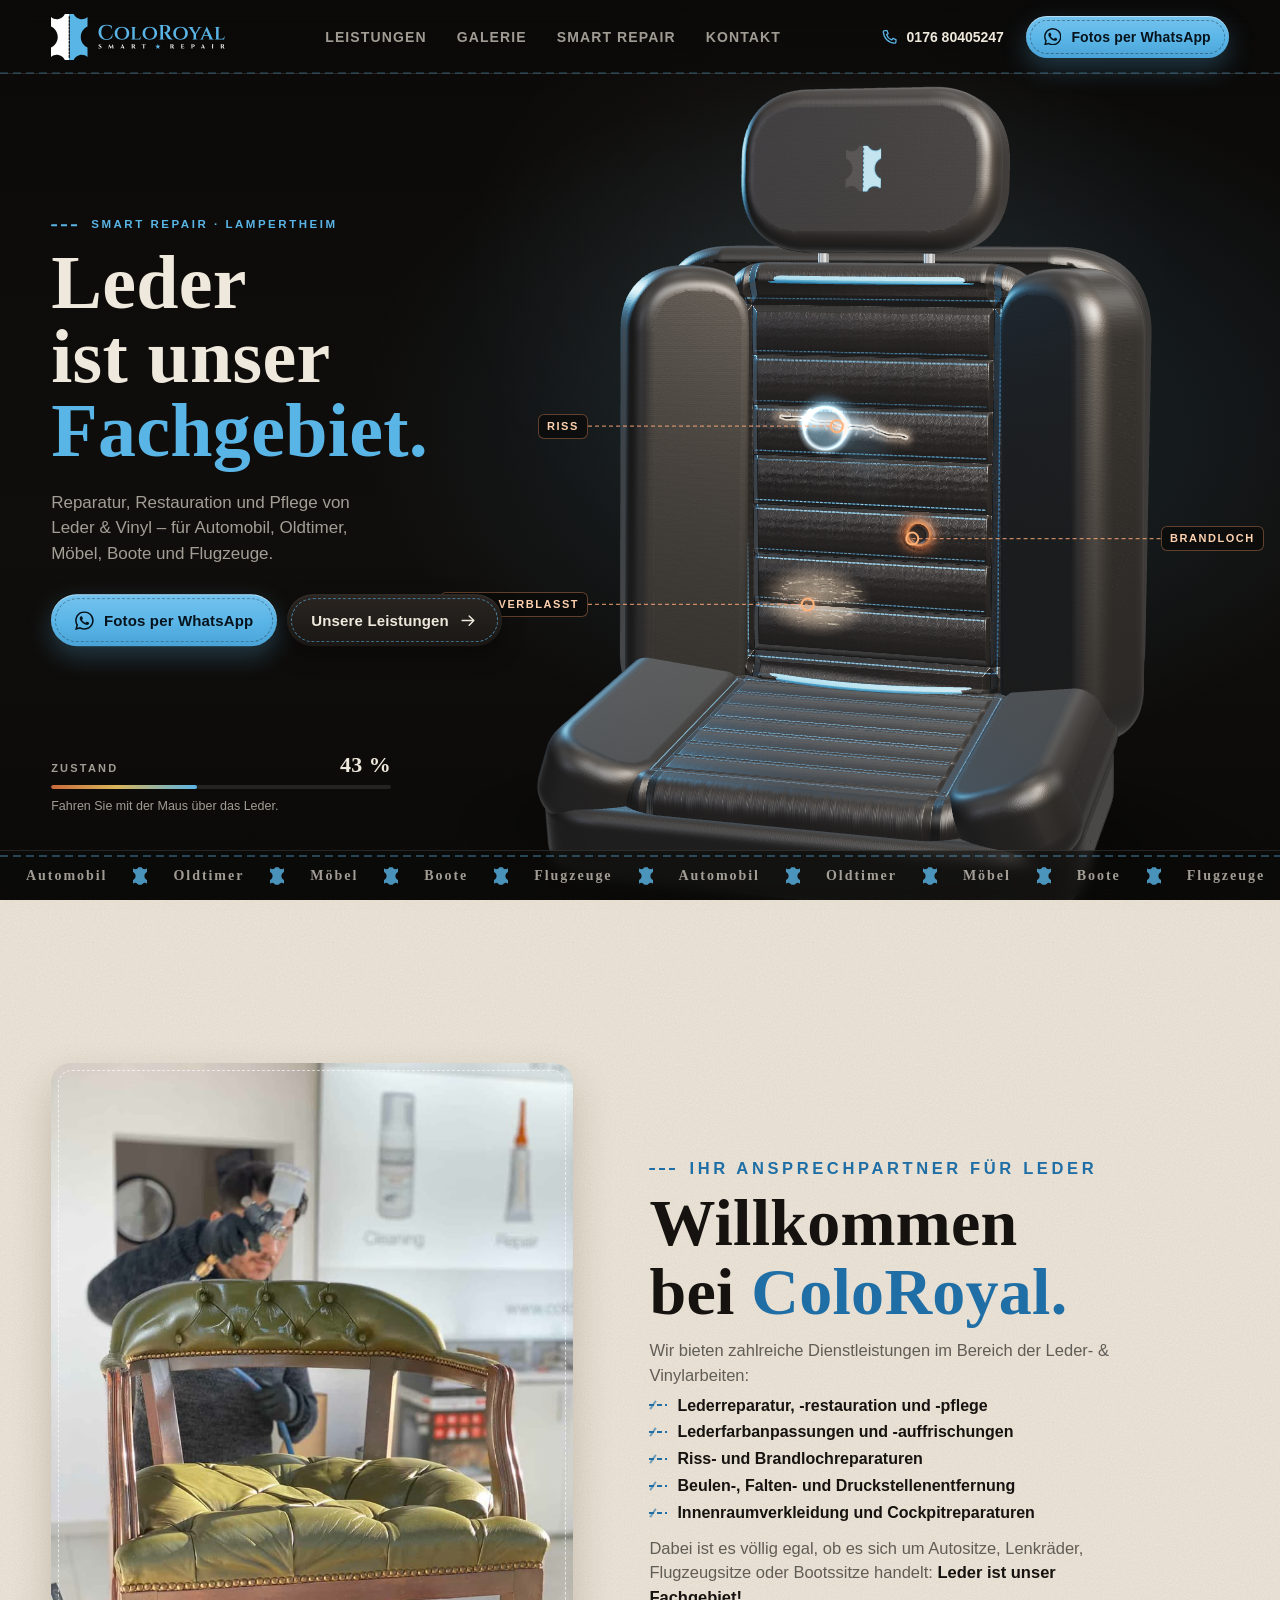
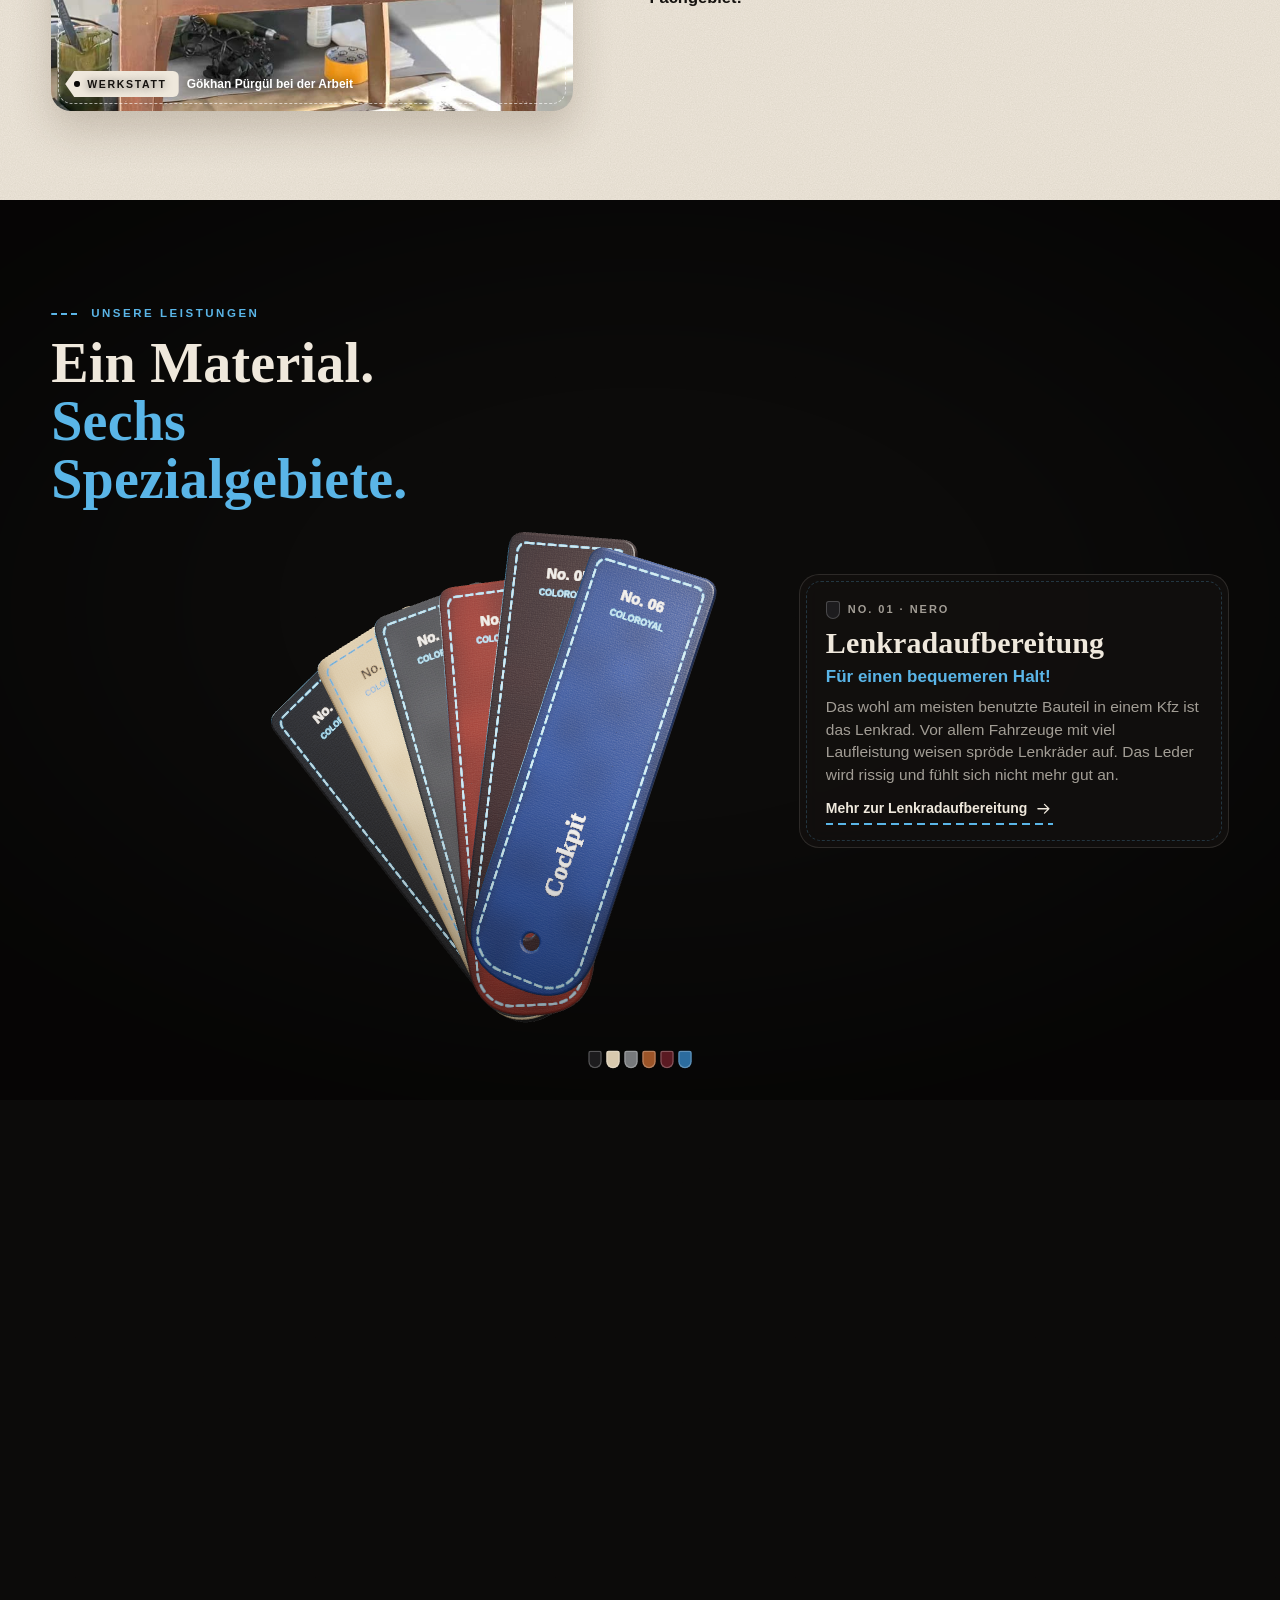
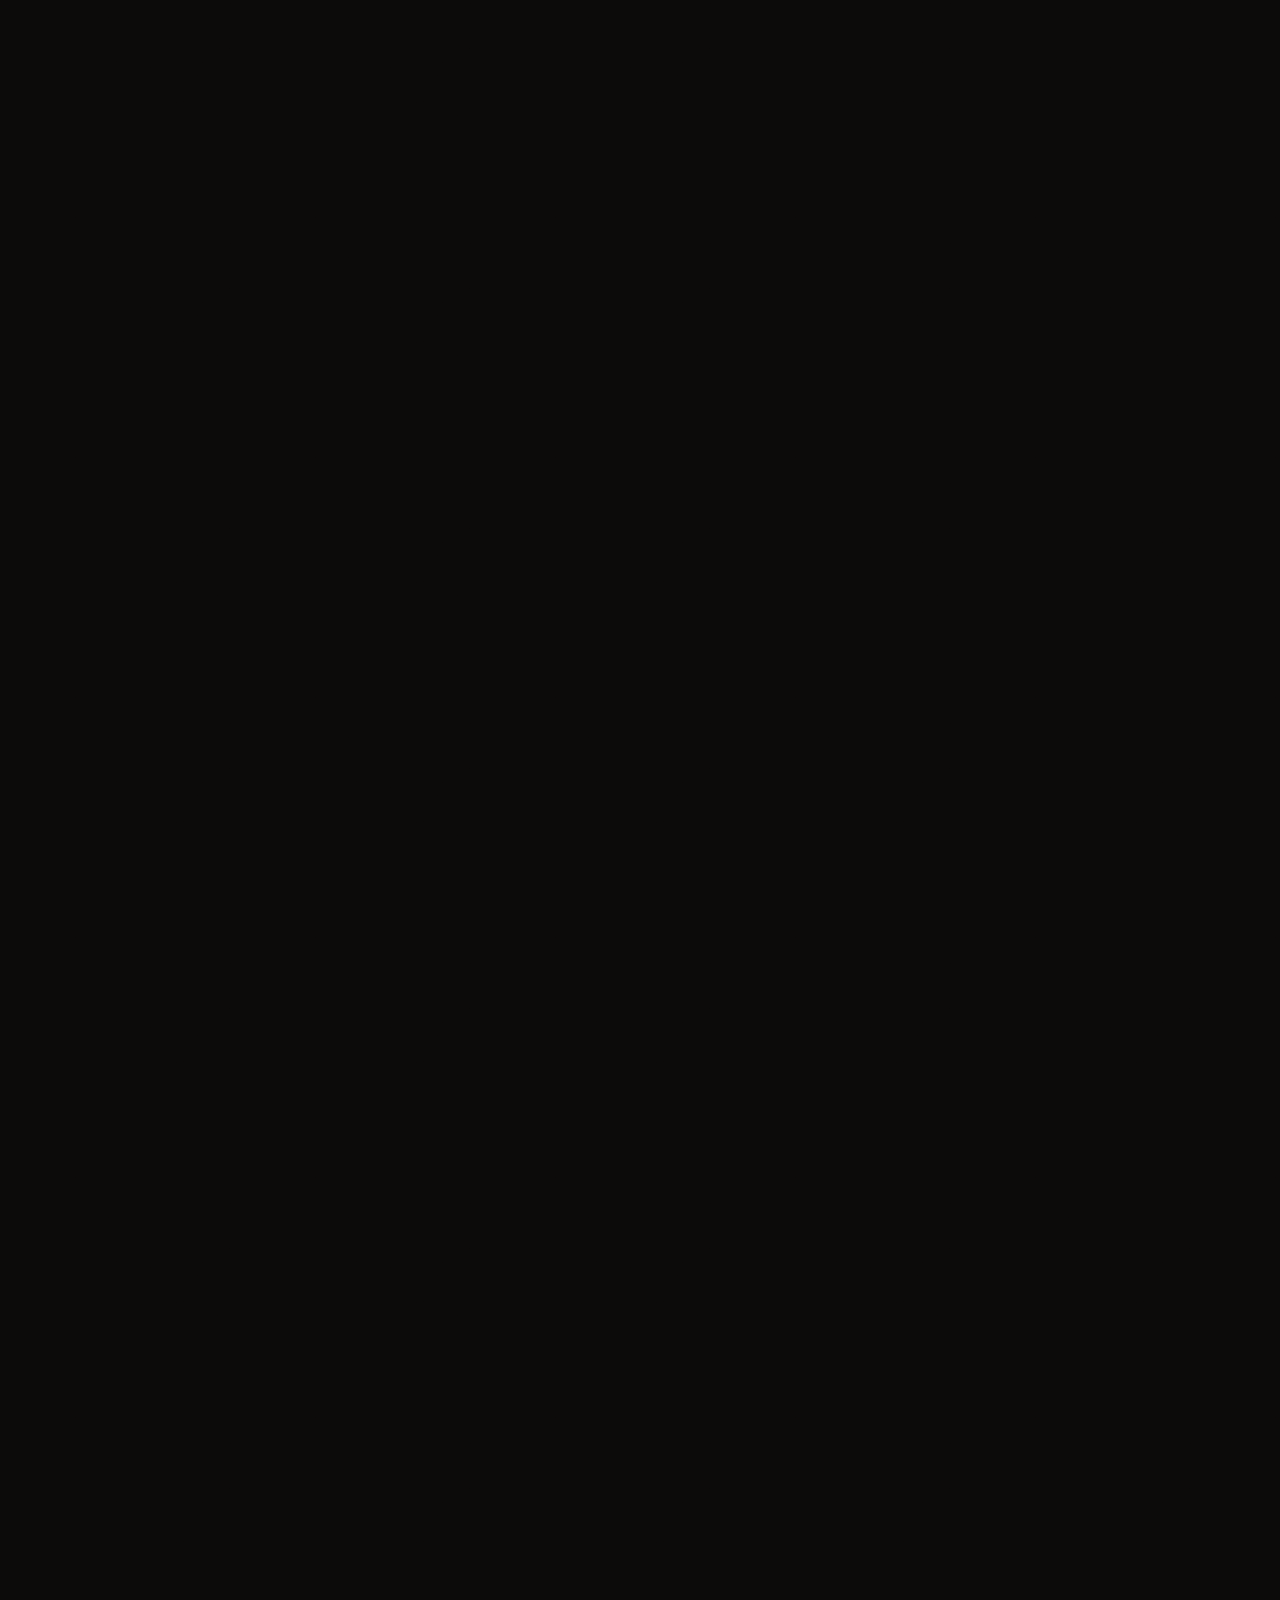
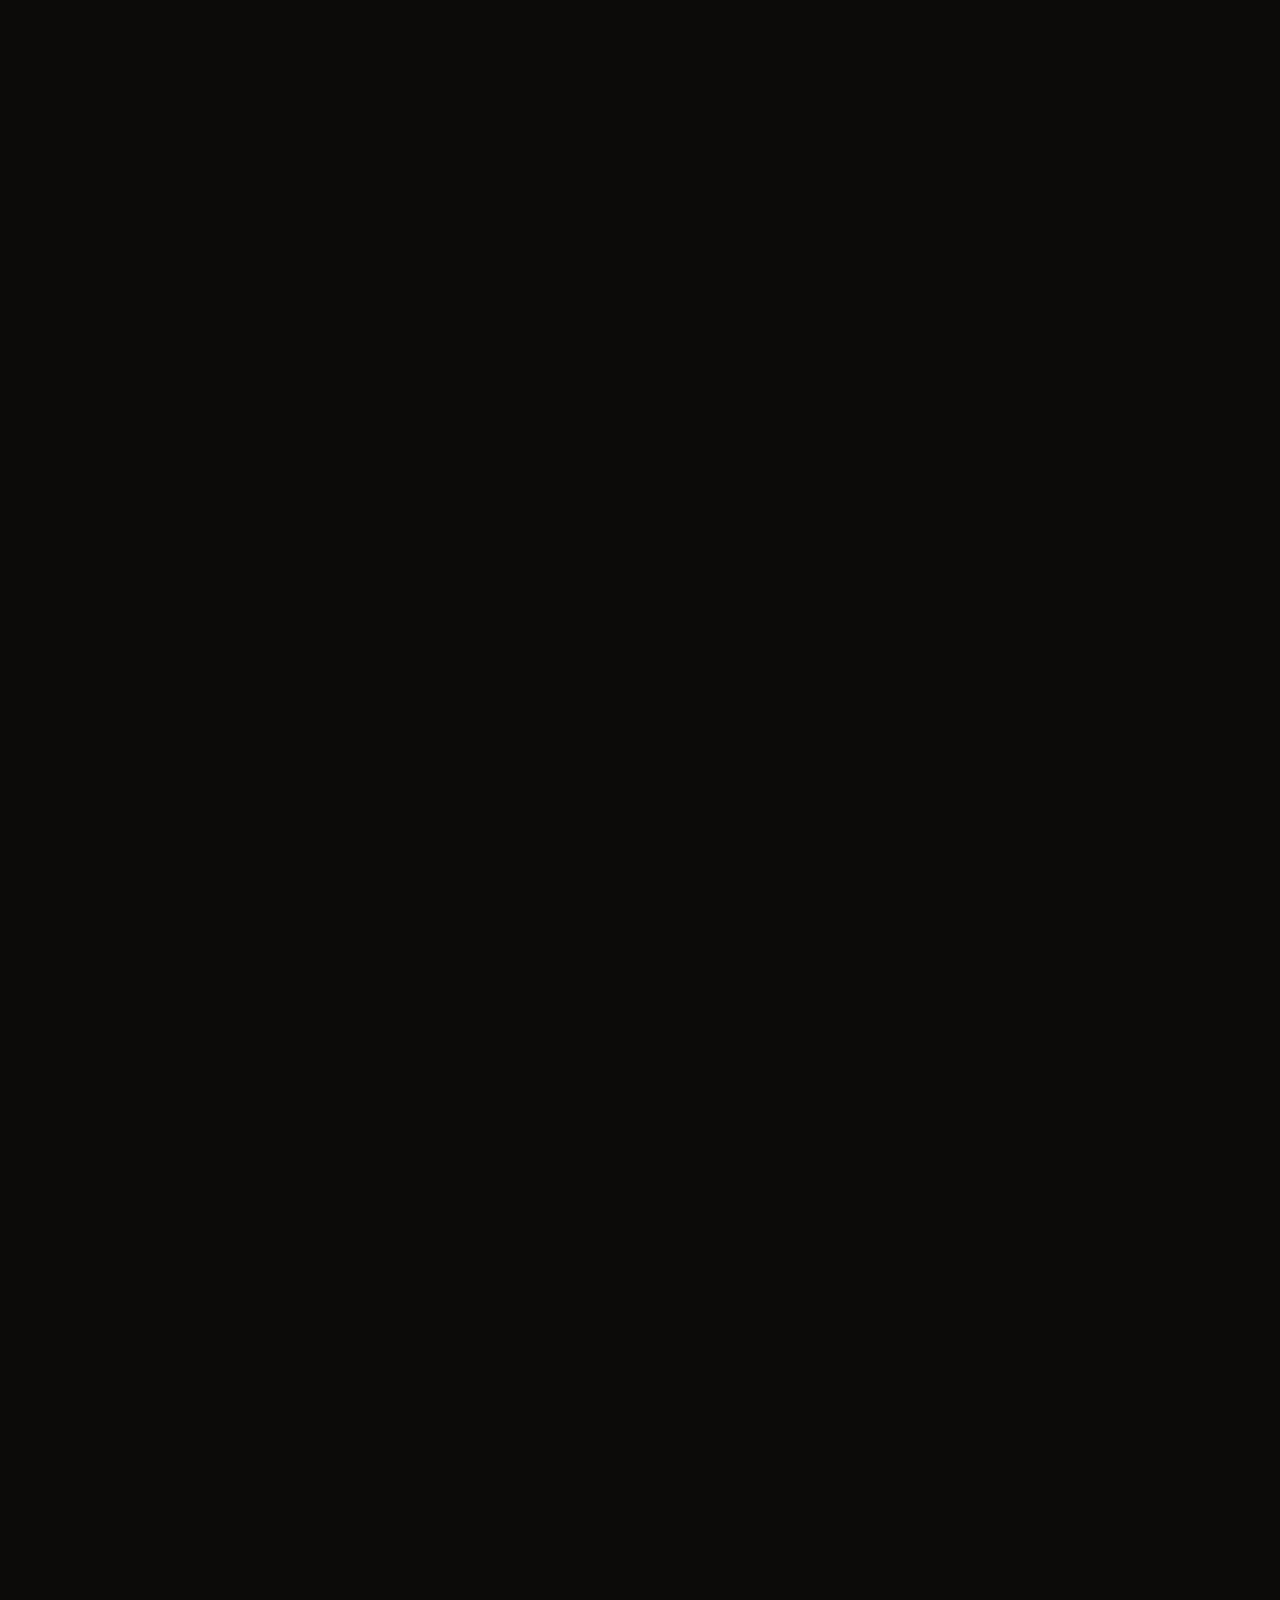
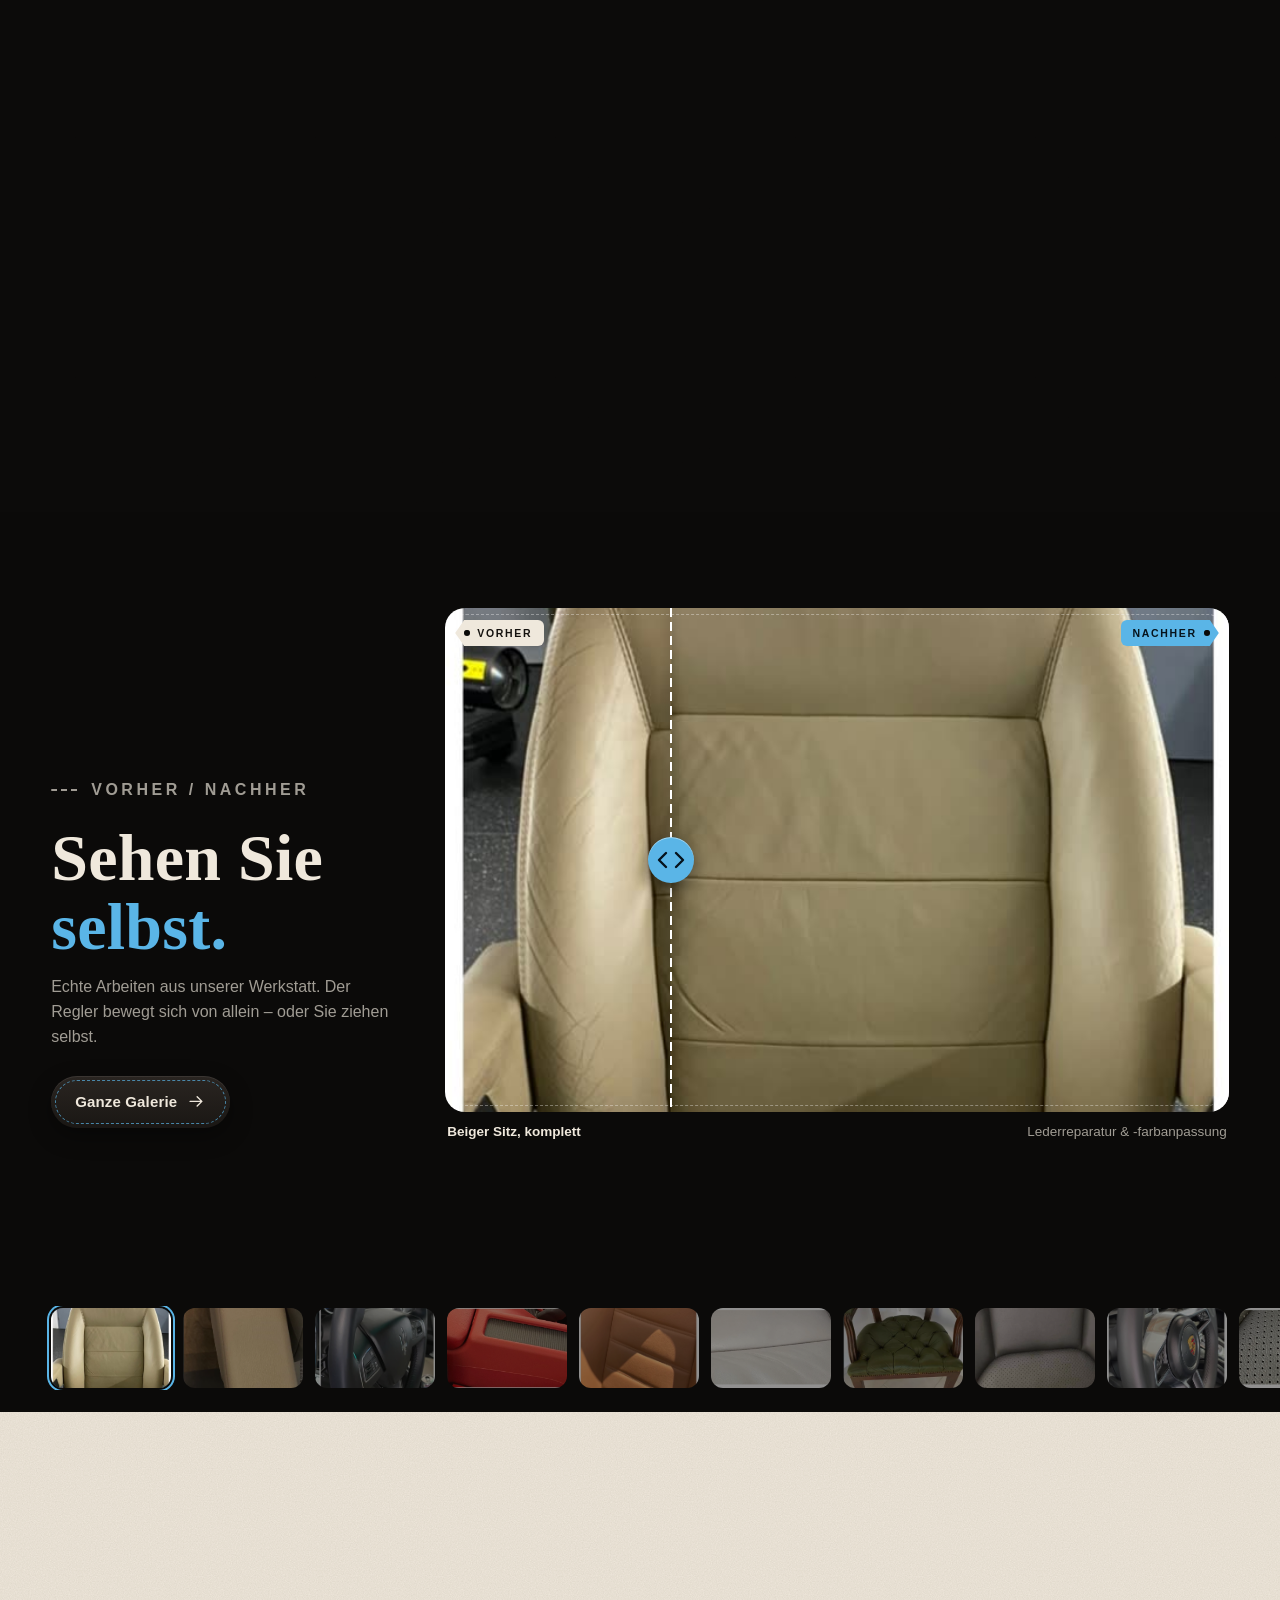
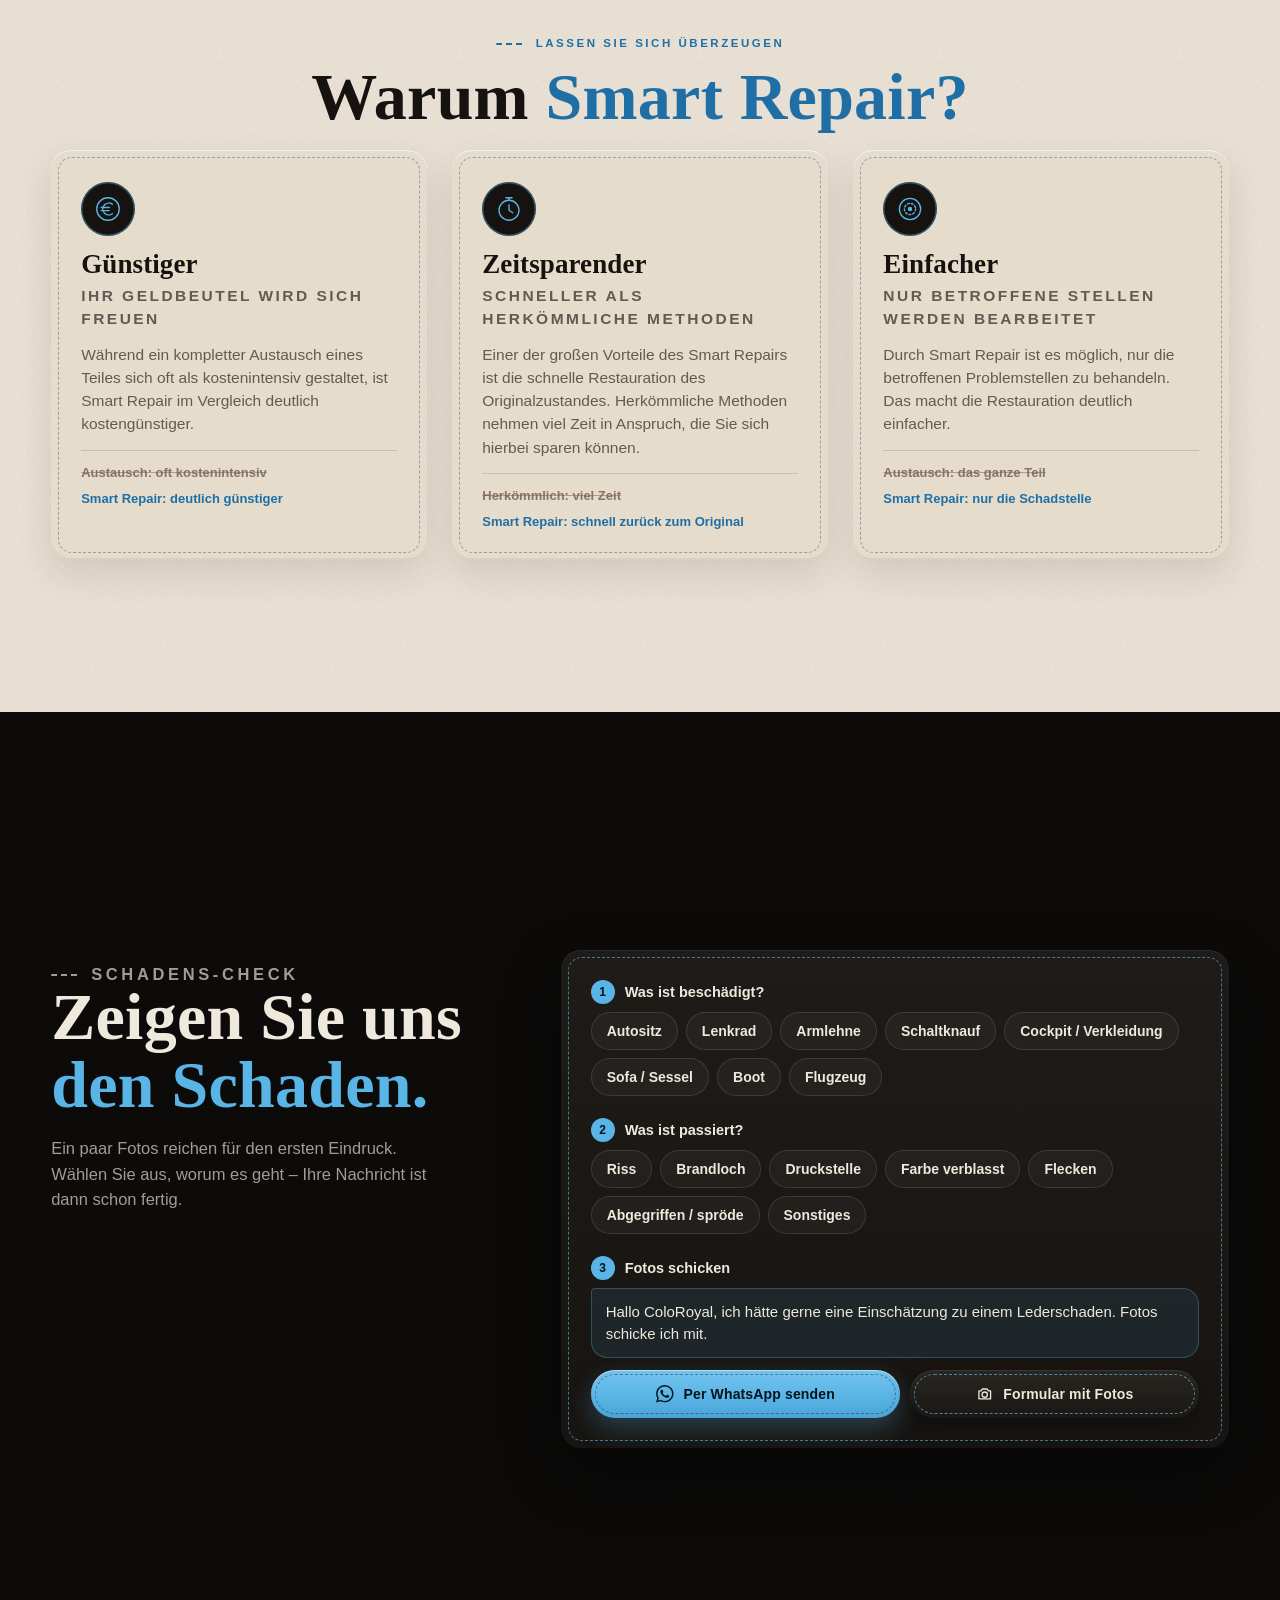
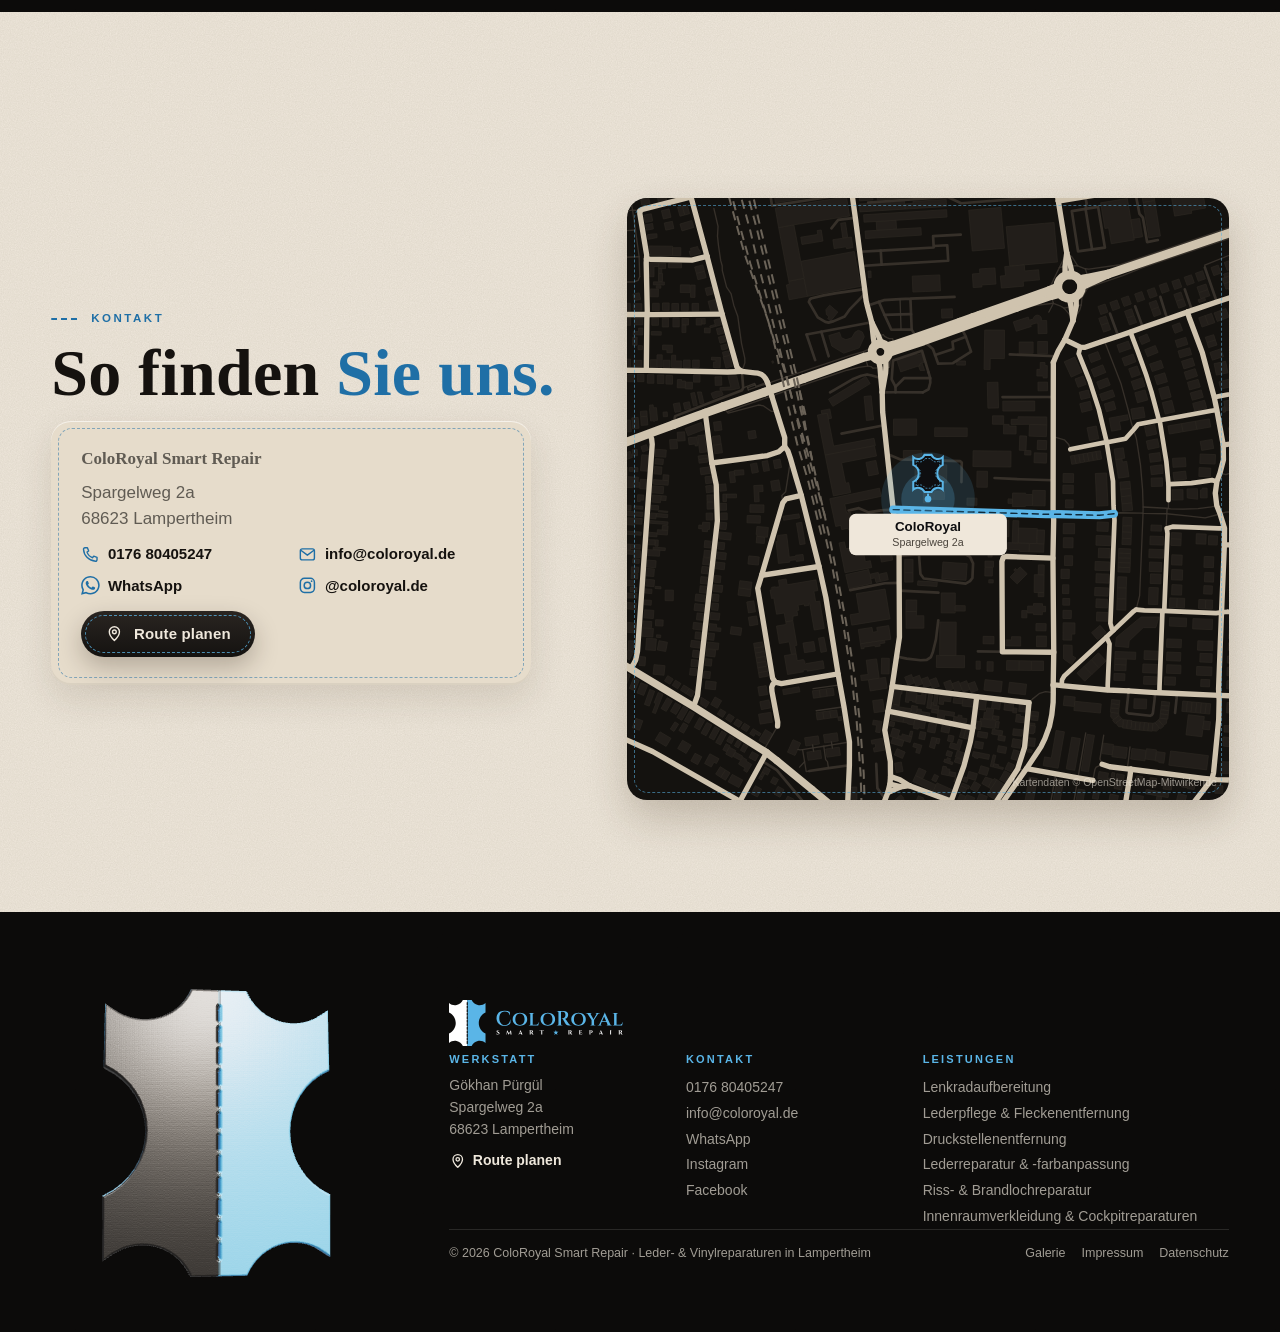
==== index.html @ 79afb837 "Vorschau 2026-10-19 18:06" ====
<!doctype html>
<html lang="de">
<head>
<meta charset="utf-8">
<meta name="robots" content="noindex, nofollow">
<meta name="viewport" content="width=device-width, initial-scale=1, viewport-fit=cover">
<title>ColoRoyal Smart Repair – Lederreparatur in Lampertheim | Auto, Oldtimer, Möbel</title>
<meta name="description" content="Smart Repair für Leder &amp; Vinyl in Lampertheim: Riss- und Brandlochreparatur, Farbanpassung, Lenkradaufbereitung, Druckstellen, Cockpit. Für Auto, Oldtimer, Möbel, Boot und Flugzeug. Fotos per WhatsApp schicken.">
<link rel="canonical" href="https://www.coloroyal.de/">
<meta property="og:type" content="website">
<meta property="og:site_name" content="ColoRoyal Smart Repair">
<meta property="og:title" content="ColoRoyal Smart Repair – Leder ist unser Fachgebiet.">
<meta property="og:description" content="Smart Repair für Leder &amp; Vinyl in Lampertheim: Riss- und Brandlochreparatur, Farbanpassung, Lenkradaufbereitung, Druckstellen, Cockpit. Für Auto, Oldtimer, Möbel, Boot und Flugzeug. Fotos per WhatsApp schicken.">
<meta property="og:image" content="https://www.coloroyal.de/assets/img/og.jpg">
<meta property="og:locale" content="de_DE">
<meta name="theme-color" content="#0b0a09">
<link rel="icon" href="assets/img/logo/favicon.svg" type="image/svg+xml">
<link rel="apple-touch-icon" href="assets/img/logo/apple-touch-icon.png">
<link rel="preload" href="assets/fonts/Cinzel-normal-latin.woff2" as="font" type="font/woff2" crossorigin>
<link rel="preload" href="assets/fonts/AlbertSans-normal-latin.woff2" as="font" type="font/woff2" crossorigin>
<link rel="stylesheet" href="assets/fonts/fonts.css">
<link rel="stylesheet" href="assets/css/site.css">
<script type="importmap">{"imports": {"three": "./vendor/three/build/three.module.min.js", "three/addons/": "./vendor/three/addons/"}}</script>
<script type="application/ld+json">{"@context": "https://schema.org", "@type": "AutoRepair", "name": "ColoRoyal Smart Repair", "description": "Smart Repair für Leder & Vinyl: Lederreparatur, Restauration und Pflege, Farbanpassung, Riss- und Brandlochreparatur, Druckstellenentfernung, Lenkrad- und Cockpitreparatur – für Automobil, Oldtimer, Möbel, Boote und Flugzeuge.", "url": "https://www.coloroyal.de/", "telephone": "+4917680405247", "email": "info@coloroyal.de", "image": "https://www.coloroyal.de/assets/img/og.jpg", "logo": "https://www.coloroyal.de/assets/img/logo/zeichen.svg", "founder": {"@type": "Person", "name": "Gökhan Pürgül"}, "address": {"@type": "PostalAddress", "streetAddress": "Spargelweg 2a", "postalCode": "68623", "addressLocality": "Lampertheim", "addressRegion": "Hessen", "addressCountry": "DE"}, "geo": {"@type": "GeoCoordinates", "latitude": 49.59243, "longitude": 8.482785}, "areaServed": ["Lampertheim", "Mannheim", "Worms", "Bensheim", "Viernheim", "Rhein-Neckar"], "sameAs": ["https://instagram.com/coloroyal.de", "https://www.facebook.com/coloroyal/"], "hasOfferCatalog": {"@type": "OfferCatalog", "name": "Leder- & Vinylreparaturen", "itemListElement": [{"@type": "Offer", "itemOffered": {"@type": "Service", "name": "Lenkradaufbereitung", "url": "https://www.coloroyal.de/leistungen/lenkradaufbereitung.html"}}, {"@type": "Offer", "itemOffered": {"@type": "Service", "name": "Lederpflege & Fleckenentfernung", "url": "https://www.coloroyal.de/leistungen/lederpflege-fleckenentfernung.html"}}, {"@type": "Offer", "itemOffered": {"@type": "Service", "name": "Druckstellenentfernung", "url": "https://www.coloroyal.de/leistungen/druckstellenentfernung.html"}}, {"@type": "Offer", "itemOffered": {"@type": "Service", "name": "Lederreparatur & -farbanpassung", "url": "https://www.coloroyal.de/leistungen/lederfarbauffrischung-anpassung.html"}}, {"@type": "Offer", "itemOffered": {"@type": "Service", "name": "Riss- & Brandlochreparatur", "url": "https://www.coloroyal.de/leistungen/riss-brandlochreparatur.html"}}, {"@type": "Offer", "itemOffered": {"@type": "Service", "name": "Innenraumverkleidung & Cockpitreparaturen", "url": "https://www.coloroyal.de/leistungen/innenraumverkleidung-cockpitreparaturen.html"}}]}}</script>
</head>
<body class="s-start" data-base="">
<a class="sprung" href="#inhalt">Zum Inhalt</a>
<header class="kopf" id="kopf">
  <a class="kopf-logo" href="index.html" aria-label="ColoRoyal Smart Repair – zur Startseite"><img src="assets/img/logo/logo-quer-dunkel.svg" alt="ColoRoyal Smart Repair" width="183" height="48"></a>
  <nav class="kopf-nav" aria-label="Hauptmenü"><a href="leistungen.html">Leistungen</a><a href="galerie.html">Galerie</a><a href="index.html#smart-repair">Smart Repair</a><a href="kontakt.html">Kontakt</a></nav>
  <a class="kopf-tel" href="tel:+4917680405247"><svg class="ico" viewBox="0 0 24 24" aria-hidden="true" fill="none" stroke="currentColor" stroke-width="1.8" stroke-linecap="round" stroke-linejoin="round"><path d="M5 3.5h3.2l1.6 4.2-2.1 1.4a11.5 11.5 0 0 0 7.2 7.2l1.4-2.1 4.2 1.6V19a1.8 1.8 0 0 1-1.9 1.8C10.2 20.3 3.7 13.8 3.2 5.4A1.8 1.8 0 0 1 5 3.5z"/></svg><span>0176 80405247</span></a>
  <a class="knopf knopf-blau knopf-s js-wa" href="https://wa.me/4917680405247?text=Hallo%20ColoRoyal%2C%20ich%20h%C3%A4tte%20gerne%20eine%20Einsch%C3%A4tzung%20zu%20einem%20Lederschaden.%20Fotos%20schicke%20ich%20mit." target="_blank" rel="noopener"><svg class="ico" viewBox="0 0 24 24" aria-hidden="true"><path fill="currentColor" d="M17.47 14.38c-.3-.15-1.76-.87-2.03-.97-.27-.1-.47-.15-.67.15-.2.3-.77.97-.94 1.16-.17.2-.35.22-.64.08-.3-.15-1.26-.46-2.39-1.48-.88-.79-1.48-1.76-1.65-2.06-.17-.3-.02-.46.13-.6.13-.14.3-.35.45-.52.15-.17.2-.3.3-.5.1-.2.05-.37-.03-.52-.07-.15-.67-1.61-.92-2.2-.24-.58-.49-.5-.67-.51h-.57c-.2 0-.52.07-.8.37-.27.3-1.04 1.02-1.04 2.48s1.07 2.88 1.21 3.07c.15.2 2.1 3.2 5.08 4.49.71.31 1.26.49 1.7.63.71.22 1.36.19 1.87.12.57-.09 1.76-.72 2-1.41.25-.7.25-1.29.18-1.41-.08-.13-.27-.2-.57-.35m-5.42 7.4h-.01a9.87 9.87 0 0 1-5.03-1.38l-.36-.21-3.74.98 1-3.65-.24-.37a9.86 9.86 0 0 1-1.51-5.26c0-5.45 4.44-9.88 9.89-9.88 2.64 0 5.12 1.03 6.99 2.9a9.83 9.83 0 0 1 2.89 6.99c0 5.45-4.44 9.88-9.88 9.88m8.41-18.3A11.82 11.82 0 0 0 12.05 0C5.5 0 .16 5.34.16 11.89c0 2.1.55 4.14 1.59 5.95L.06 24l6.3-1.65a11.88 11.88 0 0 0 5.68 1.45h.01c6.55 0 11.89-5.34 11.89-11.89 0-3.18-1.24-6.17-3.48-8.41z"/></svg><span>Fotos per WhatsApp</span></a>
  <button class="kopf-menue" id="menueKnopf" aria-label="Menü öffnen" aria-expanded="false" aria-controls="menue"><i></i><i></i></button>
</header>
<div class="menue" id="menue" hidden>
  <nav class="menue-haupt" aria-label="Menü">
    <a href="index.html">Start</a><a href="leistungen.html">Leistungen</a><a href="galerie.html">Galerie</a><a href="kontakt.html">Kontakt</a>
  </nav>
  <div class="menue-l"><a href="leistungen/lenkradaufbereitung.html"><i style="--c:#1d1c1e"></i>Lenkradaufbereitung</a><a href="leistungen/lederpflege-fleckenentfernung.html"><i style="--c:#d8c9ae"></i>Lederpflege &amp; Fleckenentfernung</a><a href="leistungen/druckstellenentfernung.html"><i style="--c:#77797c"></i>Druckstellenentfernung</a><a href="leistungen/lederfarbauffrischung-anpassung.html"><i style="--c:#9c5428"></i>Lederreparatur &amp; -farbanpassung</a><a href="leistungen/riss-brandlochreparatur.html"><i style="--c:#5a1a22"></i>Riss- &amp; Brandlochreparatur</a><a href="leistungen/innenraumverkleidung-cockpitreparaturen.html"><i style="--c:#2c6c9e"></i>Innenraumverkleidung &amp; Cockpitreparaturen</a></div>
  <div class="menue-kontakt">
    <a href="tel:+4917680405247"><svg class="ico" viewBox="0 0 24 24" aria-hidden="true" fill="none" stroke="currentColor" stroke-width="1.8" stroke-linecap="round" stroke-linejoin="round"><path d="M5 3.5h3.2l1.6 4.2-2.1 1.4a11.5 11.5 0 0 0 7.2 7.2l1.4-2.1 4.2 1.6V19a1.8 1.8 0 0 1-1.9 1.8C10.2 20.3 3.7 13.8 3.2 5.4A1.8 1.8 0 0 1 5 3.5z"/></svg> 0176 80405247</a>
    <a href="mailto:info@coloroyal.de"><svg class="ico" viewBox="0 0 24 24" aria-hidden="true" fill="none" stroke="currentColor" stroke-width="1.8" stroke-linecap="round" stroke-linejoin="round"><rect x="3" y="5" width="18" height="14" rx="2.5"/><path d="m4 7 8 6 8-6"/></svg> info@coloroyal.de</a>
    <a href="https://instagram.com/coloroyal.de" target="_blank" rel="noopener"><svg class="ico" viewBox="0 0 24 24" aria-hidden="true" fill="none" stroke="currentColor" stroke-width="1.9"><rect x="3" y="3" width="18" height="18" rx="5.2"/><circle cx="12" cy="12" r="4.1"/><circle cx="17.4" cy="6.6" r="1.1" fill="currentColor" stroke="none"/></svg> @coloroyal.de</a>
  </div>
</div>
<main id="inhalt">

<section class="held dunkel" id="start">
  <div class="held-licht" aria-hidden="true"></div>
  <canvas class="held-3d" id="sitz3d" aria-label="3D-Autositz mit Schäden. Mit der Maus über das Leder fahren repariert es."></canvas>
  <div class="held-text">
    <p class="kicker">Smart Repair · Lampertheim</p>
    <h1 class="disp held-titel">Leder ist unser <em>Fachgebiet.</em></h1>
    <p class="held-sub">Reparatur, Restauration und Pflege von Leder &amp; Vinyl – für Automobil, Oldtimer, Möbel, Boote und Flugzeuge.</p>
    <div class="knoepfe">
      <a class="knopf knopf-blau js-wa" href="https://wa.me/4917680405247?text=Hallo%20ColoRoyal%2C%20ich%20h%C3%A4tte%20gerne%20eine%20Einsch%C3%A4tzung%20zu%20einem%20Lederschaden.%20Fotos%20schicke%20ich%20mit." target="_blank" rel="noopener"><svg class="ico" viewBox="0 0 24 24" aria-hidden="true"><path fill="currentColor" d="M17.47 14.38c-.3-.15-1.76-.87-2.03-.97-.27-.1-.47-.15-.67.15-.2.3-.77.97-.94 1.16-.17.2-.35.22-.64.08-.3-.15-1.26-.46-2.39-1.48-.88-.79-1.48-1.76-1.65-2.06-.17-.3-.02-.46.13-.6.13-.14.3-.35.45-.52.15-.17.2-.3.3-.5.1-.2.05-.37-.03-.52-.07-.15-.67-1.61-.92-2.2-.24-.58-.49-.5-.67-.51h-.57c-.2 0-.52.07-.8.37-.27.3-1.04 1.02-1.04 2.48s1.07 2.88 1.21 3.07c.15.2 2.1 3.2 5.08 4.49.71.31 1.26.49 1.7.63.71.22 1.36.19 1.87.12.57-.09 1.76-.72 2-1.41.25-.7.25-1.29.18-1.41-.08-.13-.27-.2-.57-.35m-5.42 7.4h-.01a9.87 9.87 0 0 1-5.03-1.38l-.36-.21-3.74.98 1-3.65-.24-.37a9.86 9.86 0 0 1-1.51-5.26c0-5.45 4.44-9.88 9.89-9.88 2.64 0 5.12 1.03 6.99 2.9a9.83 9.83 0 0 1 2.89 6.99c0 5.45-4.44 9.88-9.88 9.88m8.41-18.3A11.82 11.82 0 0 0 12.05 0C5.5 0 .16 5.34.16 11.89c0 2.1.55 4.14 1.59 5.95L.06 24l6.3-1.65a11.88 11.88 0 0 0 5.68 1.45h.01c6.55 0 11.89-5.34 11.89-11.89 0-3.18-1.24-6.17-3.48-8.41z"/></svg><span>Fotos per WhatsApp</span></a>
      <a class="knopf knopf-leder" href="leistungen.html"><span>Unsere Leistungen</span><svg class="ico pfeil" viewBox="0 0 24 24" aria-hidden="true" fill="none" stroke="currentColor" stroke-width="1.8" stroke-linecap="round" stroke-linejoin="round"><path d="M4 12h15M13 6l6 6-6 6"/></svg></a>
    </div>
  </div>
  <div class="schaeden" id="schaeden" aria-hidden="true">
    <div class="schaden" data-k="riss"><i></i><b>Riss</b><span>repariert</span></div>
    <div class="schaden" data-k="brand"><i></i><b>Brandloch</b><span>repariert</span></div>
    <div class="schaden" data-k="farbe"><i></i><b>Farbe verblasst</b><span>aufgefrischt</span></div>
  </div>
  <div class="held-hud" id="sitzHud">
    <div class="hud-zeile"><span class="hud-k">Zustand</span><b id="sitzProz">–</b></div>
    <div class="hud-balken"><i id="sitzBar"></i></div>
    <p class="hud-tipp"><span class="nur-maus">Fahren Sie mit der Maus über das Leder.</span><span class="nur-touch">Smart Repair läuft – einfach zuschauen.</span></p>
  </div>
  <div class="band" aria-label="Einsatzbereiche: Automobil, Oldtimer, Möbel, Boote, Flugzeuge"><div class="band-lauf"><span>Automobil</span><svg class="haut" viewBox="0 0 100 126" aria-hidden="true"><path d="M38 0H62C65.1 7 71.4 12.1 79 13.7C86.5 15.3 94.3 13.2 100 8V34C88.7 39.3 81.5 50.6 81.5 63C81.5 75.4 88.7 86.7 100 92V118C94.3 112.9 86.5 110.7 79 112.3C71.4 113.9 65.1 119 62 126H38C34.9 119 28.6 113.9 21 112.3C13.5 110.7 5.7 112.9 0 118V92C11.3 86.7 18.5 75.4 18.5 63C18.5 50.6 11.3 39.3 0 34V8C5.7 13.2 13.5 15.3 21 13.7C28.6 12.1 34.9 7 38 0Z"/></svg><span>Oldtimer</span><svg class="haut" viewBox="0 0 100 126" aria-hidden="true"><path d="M38 0H62C65.1 7 71.4 12.1 79 13.7C86.5 15.3 94.3 13.2 100 8V34C88.7 39.3 81.5 50.6 81.5 63C81.5 75.4 88.7 86.7 100 92V118C94.3 112.9 86.5 110.7 79 112.3C71.4 113.9 65.1 119 62 126H38C34.9 119 28.6 113.9 21 112.3C13.5 110.7 5.7 112.9 0 118V92C11.3 86.7 18.5 75.4 18.5 63C18.5 50.6 11.3 39.3 0 34V8C5.7 13.2 13.5 15.3 21 13.7C28.6 12.1 34.9 7 38 0Z"/></svg><span>Möbel</span><svg class="haut" viewBox="0 0 100 126" aria-hidden="true"><path d="M38 0H62C65.1 7 71.4 12.1 79 13.7C86.5 15.3 94.3 13.2 100 8V34C88.7 39.3 81.5 50.6 81.5 63C81.5 75.4 88.7 86.7 100 92V118C94.3 112.9 86.5 110.7 79 112.3C71.4 113.9 65.1 119 62 126H38C34.9 119 28.6 113.9 21 112.3C13.5 110.7 5.7 112.9 0 118V92C11.3 86.7 18.5 75.4 18.5 63C18.5 50.6 11.3 39.3 0 34V8C5.7 13.2 13.5 15.3 21 13.7C28.6 12.1 34.9 7 38 0Z"/></svg><span>Boote</span><svg class="haut" viewBox="0 0 100 126" aria-hidden="true"><path d="M38 0H62C65.1 7 71.4 12.1 79 13.7C86.5 15.3 94.3 13.2 100 8V34C88.7 39.3 81.5 50.6 81.5 63C81.5 75.4 88.7 86.7 100 92V118C94.3 112.9 86.5 110.7 79 112.3C71.4 113.9 65.1 119 62 126H38C34.9 119 28.6 113.9 21 112.3C13.5 110.7 5.7 112.9 0 118V92C11.3 86.7 18.5 75.4 18.5 63C18.5 50.6 11.3 39.3 0 34V8C5.7 13.2 13.5 15.3 21 13.7C28.6 12.1 34.9 7 38 0Z"/></svg><span>Flugzeuge</span><svg class="haut" viewBox="0 0 100 126" aria-hidden="true"><path d="M38 0H62C65.1 7 71.4 12.1 79 13.7C86.5 15.3 94.3 13.2 100 8V34C88.7 39.3 81.5 50.6 81.5 63C81.5 75.4 88.7 86.7 100 92V118C94.3 112.9 86.5 110.7 79 112.3C71.4 113.9 65.1 119 62 126H38C34.9 119 28.6 113.9 21 112.3C13.5 110.7 5.7 112.9 0 118V92C11.3 86.7 18.5 75.4 18.5 63C18.5 50.6 11.3 39.3 0 34V8C5.7 13.2 13.5 15.3 21 13.7C28.6 12.1 34.9 7 38 0Z"/></svg><span>Automobil</span><svg class="haut" viewBox="0 0 100 126" aria-hidden="true"><path d="M38 0H62C65.1 7 71.4 12.1 79 13.7C86.5 15.3 94.3 13.2 100 8V34C88.7 39.3 81.5 50.6 81.5 63C81.5 75.4 88.7 86.7 100 92V118C94.3 112.9 86.5 110.7 79 112.3C71.4 113.9 65.1 119 62 126H38C34.9 119 28.6 113.9 21 112.3C13.5 110.7 5.7 112.9 0 118V92C11.3 86.7 18.5 75.4 18.5 63C18.5 50.6 11.3 39.3 0 34V8C5.7 13.2 13.5 15.3 21 13.7C28.6 12.1 34.9 7 38 0Z"/></svg><span>Oldtimer</span><svg class="haut" viewBox="0 0 100 126" aria-hidden="true"><path d="M38 0H62C65.1 7 71.4 12.1 79 13.7C86.5 15.3 94.3 13.2 100 8V34C88.7 39.3 81.5 50.6 81.5 63C81.5 75.4 88.7 86.7 100 92V118C94.3 112.9 86.5 110.7 79 112.3C71.4 113.9 65.1 119 62 126H38C34.9 119 28.6 113.9 21 112.3C13.5 110.7 5.7 112.9 0 118V92C11.3 86.7 18.5 75.4 18.5 63C18.5 50.6 11.3 39.3 0 34V8C5.7 13.2 13.5 15.3 21 13.7C28.6 12.1 34.9 7 38 0Z"/></svg><span>Möbel</span><svg class="haut" viewBox="0 0 100 126" aria-hidden="true"><path d="M38 0H62C65.1 7 71.4 12.1 79 13.7C86.5 15.3 94.3 13.2 100 8V34C88.7 39.3 81.5 50.6 81.5 63C81.5 75.4 88.7 86.7 100 92V118C94.3 112.9 86.5 110.7 79 112.3C71.4 113.9 65.1 119 62 126H38C34.9 119 28.6 113.9 21 112.3C13.5 110.7 5.7 112.9 0 118V92C11.3 86.7 18.5 75.4 18.5 63C18.5 50.6 11.3 39.3 0 34V8C5.7 13.2 13.5 15.3 21 13.7C28.6 12.1 34.9 7 38 0Z"/></svg><span>Boote</span><svg class="haut" viewBox="0 0 100 126" aria-hidden="true"><path d="M38 0H62C65.1 7 71.4 12.1 79 13.7C86.5 15.3 94.3 13.2 100 8V34C88.7 39.3 81.5 50.6 81.5 63C81.5 75.4 88.7 86.7 100 92V118C94.3 112.9 86.5 110.7 79 112.3C71.4 113.9 65.1 119 62 126H38C34.9 119 28.6 113.9 21 112.3C13.5 110.7 5.7 112.9 0 118V92C11.3 86.7 18.5 75.4 18.5 63C18.5 50.6 11.3 39.3 0 34V8C5.7 13.2 13.5 15.3 21 13.7C28.6 12.1 34.9 7 38 0Z"/></svg><span>Flugzeuge</span><svg class="haut" viewBox="0 0 100 126" aria-hidden="true"><path d="M38 0H62C65.1 7 71.4 12.1 79 13.7C86.5 15.3 94.3 13.2 100 8V34C88.7 39.3 81.5 50.6 81.5 63C81.5 75.4 88.7 86.7 100 92V118C94.3 112.9 86.5 110.7 79 112.3C71.4 113.9 65.1 119 62 126H38C34.9 119 28.6 113.9 21 112.3C13.5 110.7 5.7 112.9 0 118V92C11.3 86.7 18.5 75.4 18.5 63C18.5 50.6 11.3 39.3 0 34V8C5.7 13.2 13.5 15.3 21 13.7C28.6 12.1 34.9 7 38 0Z"/></svg></div></div>
</section>

<section class="willkommen hell scr">
  <figure class="w-bild">
    <img src="assets/img/arbeiten/werkstatt-goekhan.jpg" alt="Gökhan Pürgül lackiert in der Werkstatt einen grünen Chesterfield-Stuhl" width="825" height="1100" loading="lazy">
    <figcaption><span class="anh">Werkstatt</span> Gökhan Pürgül bei der Arbeit</figcaption>
  </figure>
  <div class="w-text">
    <p class="kicker">Ihr Ansprechpartner für Leder</p>
    <h2 class="disp">Willkommen bei <em>ColoRoyal.</em></h2>
    <p>Wir bieten zahlreiche Dienstleistungen im Bereich der Leder- &amp; Vinylarbeiten:</p>
    <ul class="stiche">
      <li>Lederreparatur, -restauration und -pflege</li>
      <li>Lederfarbanpassungen und -auffrischungen</li>
      <li>Riss- und Brandlochreparaturen</li>
      <li>Beulen-, Falten- und Druckstellenentfernung</li>
      <li>Innenraumverkleidung und Cockpitreparaturen</li>
    </ul>
    <p>Dabei ist es völlig egal, ob es sich um Autositze, Lenkräder, Flugzeugsitze oder Bootssitze handelt: <strong>Leder ist unser Fachgebiet!</strong></p>
  </div>
</section>

<section class="faecher dunkel korn" id="leistungen" style="--n:6">
  <div class="faecher-buehne">
    <canvas class="faecher-3d" id="faecher3d" aria-hidden="true"></canvas>
    <div class="faecher-kopf">
      <p class="kicker">Unsere Leistungen</p>
      <h2 class="disp">Ein Material. <em>Sechs Spezialgebiete.</em></h2>
    </div>
    <div class="faecher-karten">
      <article class="fk" data-i="0" style="--c:#1d1c1e">
        <p class="fk-nr"><span class="fk-chip"></span>No. 01 · Nero</p>
        <h3 class="disp">Lenkrad­aufbereitung</h3>
        <p class="fk-claim">Für einen bequemeren Halt!</p>
        <p class="fk-text">Das wohl am meisten benutzte Bauteil in einem Kfz ist das Lenkrad. Vor allem Fahrzeuge mit viel Laufleistung weisen spröde Lenkräder auf. Das Leder wird rissig und fühlt sich nicht mehr gut an.</p>
        <a class="fk-mehr" href="leistungen/lenkradaufbereitung.html">Mehr zur Lenkradaufbereitung <svg class="ico pfeil" viewBox="0 0 24 24" aria-hidden="true" fill="none" stroke="currentColor" stroke-width="1.8" stroke-linecap="round" stroke-linejoin="round"><path d="M4 12h15M13 6l6 6-6 6"/></svg></a>
      </article>
      <article class="fk" data-i="1" style="--c:#d8c9ae">
        <p class="fk-nr"><span class="fk-chip"></span>No. 02 · Crema</p>
        <h3 class="disp">Lederpflege &amp; Flecken­entfernung</h3>
        <p class="fk-claim">Damit Ihr Leder wieder wie neu aussieht!</p>
        <p class="fk-text">Nach einiger Zeit kann es vor allem bei häufiger Benutzung des Leders zu Abnutzungsspuren, Flecken oder anderen auffälligen Stellen kommen.</p>
        <a class="fk-mehr" href="leistungen/lederpflege-fleckenentfernung.html">Mehr zur Pflege <svg class="ico pfeil" viewBox="0 0 24 24" aria-hidden="true" fill="none" stroke="currentColor" stroke-width="1.8" stroke-linecap="round" stroke-linejoin="round"><path d="M4 12h15M13 6l6 6-6 6"/></svg></a>
      </article>
      <article class="fk" data-i="2" style="--c:#77797c">
        <p class="fk-nr"><span class="fk-chip"></span>No. 03 · Grigio</p>
        <h3 class="disp">Druckstellen­entfernung</h3>
        <p class="fk-claim">Damit’s nicht mehr drückt!</p>
        <p class="fk-text">Kindersitze oder andere sperrige Objekte sorgen leider sehr schnell für unschöne Druckstellen auf Ihren Ledersitzen.</p>
        <a class="fk-mehr" href="leistungen/druckstellenentfernung.html">Mehr zur Druckstellen <svg class="ico pfeil" viewBox="0 0 24 24" aria-hidden="true" fill="none" stroke="currentColor" stroke-width="1.8" stroke-linecap="round" stroke-linejoin="round"><path d="M4 12h15M13 6l6 6-6 6"/></svg></a>
      </article>
      <article class="fk" data-i="3" style="--c:#9c5428">
        <p class="fk-nr"><span class="fk-chip"></span>No. 04 · Cognac</p>
        <h3 class="disp">Lederreparatur &amp; -farb­anpassung</h3>
        <p class="fk-claim">Damit Ihre Innenausstattung wieder aufblüht!</p>
        <p class="fk-text">Nach einigen Jahren kann Ihre Ledereinrichtung die Farbe verlieren: Die Oberfläche wird bleich und wirkt veraltet.</p>
        <a class="fk-mehr" href="leistungen/lederfarbauffrischung-anpassung.html">Mehr zur Farbe <svg class="ico pfeil" viewBox="0 0 24 24" aria-hidden="true" fill="none" stroke="currentColor" stroke-width="1.8" stroke-linecap="round" stroke-linejoin="round"><path d="M4 12h15M13 6l6 6-6 6"/></svg></a>
      </article>
      <article class="fk" data-i="4" style="--c:#5a1a22">
        <p class="fk-nr"><span class="fk-chip"></span>No. 05 · Bordeaux</p>
        <h3 class="disp">Riss- &amp; Brandloch­reparatur</h3>
        <p class="fk-claim">Löcher gehören der Vergangenheit an!</p>
        <p class="fk-text">Eine brennende Zigarette oder ein scharfer Knopf am Kleidungsstück: Schnell kann es zu Brandlöchern oder Rissen an Ihrem geliebten Ledersitz kommen.</p>
        <a class="fk-mehr" href="leistungen/riss-brandlochreparatur.html">Mehr zur Risse &amp; Löcher <svg class="ico pfeil" viewBox="0 0 24 24" aria-hidden="true" fill="none" stroke="currentColor" stroke-width="1.8" stroke-linecap="round" stroke-linejoin="round"><path d="M4 12h15M13 6l6 6-6 6"/></svg></a>
      </article>
      <article class="fk" data-i="5" style="--c:#2c6c9e">
        <p class="fk-nr"><span class="fk-chip"></span>No. 06 · Royal</p>
        <h3 class="disp">Innenraum­verkleidung &amp; Cockpit­reparaturen</h3>
        <p class="fk-claim">Instandsetzung Ihres Cockpits!</p>
        <p class="fk-text">Auch die Innenraumverkleidung Ihres Autos, Flugzeuges oder Bootes bearbeiten wir fachgerecht mit unserer Smart-Repair-Technologie.</p>
        <a class="fk-mehr" href="leistungen/innenraumverkleidung-cockpitreparaturen.html">Mehr zur Cockpit <svg class="ico pfeil" viewBox="0 0 24 24" aria-hidden="true" fill="none" stroke="currentColor" stroke-width="1.8" stroke-linecap="round" stroke-linejoin="round"><path d="M4 12h15M13 6l6 6-6 6"/></svg></a>
      </article></div>
    <div class="faecher-punkte"><button class="fp" data-i="0" style="--c:#1d1c1e" aria-label="Lenkradaufbereitung"></button><button class="fp" data-i="1" style="--c:#d8c9ae" aria-label="Lederpflege &amp; Fleckenentfernung"></button><button class="fp" data-i="2" style="--c:#77797c" aria-label="Druckstellenentfernung"></button><button class="fp" data-i="3" style="--c:#9c5428" aria-label="Lederreparatur &amp; -farbanpassung"></button><button class="fp" data-i="4" style="--c:#5a1a22" aria-label="Riss- &amp; Brandlochreparatur"></button><button class="fp" data-i="5" style="--c:#2c6c9e" aria-label="Innenraumverkleidung &amp; Cockpitreparaturen"></button></div>
  </div>
</section>

<section class="vorher dunkel scr" id="vorher-nachher">
  <div class="vh-kopf">
    <p class="kicker">Vorher / Nachher</p>
    <h2 class="disp">Sehen Sie <em>selbst.</em></h2>
    <p>Echte Arbeiten aus unserer Werkstatt. Der Regler bewegt sich von allein – oder Sie ziehen selbst.</p>
    <a class="knopf knopf-leder nur-gross" href="galerie.html"><span>Ganze Galerie</span><svg class="ico pfeil" viewBox="0 0 24 24" aria-hidden="true" fill="none" stroke="currentColor" stroke-width="1.8" stroke-linecap="round" stroke-linejoin="round"><path d="M4 12h15M13 6l6 6-6 6"/></svg></a>
  </div>
  <div class="vh-buehne">
    <div class="vn vn-gross" data-id="farbe-beige" data-auto style="--ar:670/1100">
  <img class="vn-v" src="assets/img/arbeiten/farbe-beige-v.jpg" alt="Vorher: Beiger Sitz, komplett" width="670" height="1100" loading="lazy" draggable="false">
  <div class="vn-n"><img src="assets/img/arbeiten/farbe-beige-n.jpg" alt="Nachher: Beiger Sitz, komplett" width="670" height="1100" loading="lazy" draggable="false"></div>
  <span class="vn-griff" aria-hidden="true"><i></i></span>
  <span class="anh vn-l1">Vorher</span><span class="anh anh-blau vn-l2">Nachher</span>
  <input class="vn-regler" type="range" min="0" max="100" value="50" aria-label="Vorher/Nachher vergleichen: Beiger Sitz, komplett">
</div>
    <p class="vh-info"><b id="vhTitel">Beiger Sitz, komplett</b><span id="vhLeistung">Lederreparatur &amp; -farbanpassung</span></p>
  </div>
  <div class="vh-leiste wisch" id="vhLeiste"><button class="vt" data-id="farbe-beige" aria-label="Beiger Sitz, komplett"><img src="assets/img/arbeiten/farbe-beige-n.jpg" alt="" loading="lazy" width="670" height="1100"><span>Beiger Sitz, komplett</span></button><button class="vt" data-id="riss-armlehne" aria-label="Armlehne gerissen"><img src="assets/img/arbeiten/riss-armlehne-n.jpg" alt="" loading="lazy" width="611" height="1100"><span>Armlehne gerissen</span></button><button class="vt" data-id="lenkrad-maserati" aria-label="Maserati-Lenkrad"><img src="assets/img/arbeiten/lenkrad-maserati-n.jpg" alt="" loading="lazy" width="550" height="1100"><span>Maserati-Lenkrad</span></button><button class="vt" data-id="cockpit-konsole" aria-label="Mittelkonsole in Rot"><img src="assets/img/arbeiten/cockpit-konsole-n.jpg" alt="" loading="lazy" width="1100" height="549"><span>Mittelkonsole in Rot</span></button><button class="vt" data-id="farbe-cognac" aria-label="Cognac-Leder"><img src="assets/img/arbeiten/farbe-cognac-n.jpg" alt="" loading="lazy" width="550" height="1100"><span>Cognac-Leder</span></button><button class="vt" data-id="brandloch" aria-label="Brandloch"><img src="assets/img/arbeiten/brandloch-n.jpg" alt="" loading="lazy" width="1100" height="550"><span>Brandloch</span></button><button class="vt" data-id="moebel-stuhl" aria-label="Chesterfield-Stuhl"><img src="assets/img/arbeiten/moebel-stuhl-n.jpg" alt="" loading="lazy" width="611" height="1100"><span>Chesterfield-Stuhl</span></button><button class="vt" data-id="druck-sitz" aria-label="Druckstellen vom Kindersitz"><img src="assets/img/arbeiten/druck-sitz-n.jpg" alt="" loading="lazy" width="1100" height="413"><span>Druckstellen vom Kindersitz</span></button><button class="vt" data-id="lenkrad-porsche" aria-label="Porsche-Lenkrad"><img src="assets/img/arbeiten/lenkrad-porsche-n.jpg" alt="" loading="lazy" width="550" height="1100"><span>Porsche-Lenkrad</span></button><button class="vt" data-id="riss-perforiert" aria-label="Riss in Lochleder"><img src="assets/img/arbeiten/riss-perforiert-n.jpg" alt="" loading="lazy" width="1100" height="550"><span>Riss in Lochleder</span></button></div>
  <a class="knopf knopf-leder nur-klein" href="galerie.html"><span>Ganze Galerie</span><svg class="ico pfeil" viewBox="0 0 24 24" aria-hidden="true" fill="none" stroke="currentColor" stroke-width="1.8" stroke-linecap="round" stroke-linejoin="round"><path d="M4 12h15M13 6l6 6-6 6"/></svg></a>
</section>

<section class="warum hell scr" id="smart-repair">
  <div class="warum-kopf">
    <p class="kicker">Lassen Sie sich überzeugen</p>
    <h2 class="disp">Warum <em>Smart Repair?</em></h2>
  </div>
  <div class="gruende wisch"><article class="grund genaeht-hell">
        <div class="grund-ico"><svg class="ico" viewBox="0 0 48 48" aria-hidden="true" fill="none" stroke="currentColor" stroke-width="2.2" stroke-linecap="round" stroke-linejoin="round"><circle cx="24" cy="24" r="18"/><path d="M31 16.5a9.5 9.5 0 1 0 0 15M13 21.5h13M13 26.5h13"/></svg></div>
        <h3 class="disp">Günstiger</h3><p class="grund-sub">Ihr Geldbeutel wird sich freuen</p><p>Während ein kompletter Austausch eines Teiles sich oft als kostenintensiv gestaltet, ist Smart Repair im Vergleich deutlich kostengünstiger.</p>
        <div class="grund-vgl"><span>Austausch: oft kostenintensiv</span><span class="neu">Smart Repair: deutlich günstiger</span></div>
      </article><article class="grund genaeht-hell">
        <div class="grund-ico"><svg class="ico" viewBox="0 0 48 48" aria-hidden="true" fill="none" stroke="currentColor" stroke-width="2.2" stroke-linecap="round" stroke-linejoin="round"><circle cx="24" cy="26" r="16"/><path d="M24 17v9l6 4M19 6h10M24 6v4"/></svg></div>
        <h3 class="disp">Zeitsparender</h3><p class="grund-sub">Schneller als herkömmliche Methoden</p><p>Einer der großen Vorteile des Smart Repairs ist die schnelle Restauration des Originalzustandes. Herkömmliche Methoden nehmen viel Zeit in Anspruch, die Sie sich hierbei sparen können.</p>
        <div class="grund-vgl"><span>Herkömmlich: viel Zeit</span><span class="neu">Smart Repair: schnell zurück zum Original</span></div>
      </article><article class="grund genaeht-hell">
        <div class="grund-ico"><svg class="ico" viewBox="0 0 48 48" aria-hidden="true" fill="none" stroke="currentColor" stroke-width="2.2" stroke-linecap="round" stroke-linejoin="round"><circle cx="24" cy="24" r="17"/><circle cx="24" cy="24" r="9" stroke-dasharray="3 3.2"/><circle cx="24" cy="24" r="2.4" fill="currentColor"/></svg></div>
        <h3 class="disp">Einfacher</h3><p class="grund-sub">Nur betroffene Stellen werden bearbeitet</p><p>Durch Smart Repair ist es möglich, nur die betroffenen Problemstellen zu behandeln. Das macht die Restauration deutlich einfacher.</p>
        <div class="grund-vgl"><span>Austausch: das ganze Teil</span><span class="neu">Smart Repair: nur die Schadstelle</span></div>
      </article></div>
</section>

<section class="check dunkel korn scr" id="schaden-check">
  <div class="check-kopf">
    <p class="kicker">Schadens-Check</p>
    <h2 class="disp">Zeigen Sie uns <em>den Schaden.</em></h2>
    <p>Ein paar Fotos reichen für den ersten Eindruck. Wählen Sie aus, worum es geht – Ihre Nachricht ist dann schon fertig.</p>
  </div>
  <div class="check-karte genaeht" id="check">
    <div class="check-schritt"><p class="check-f"><b>1</b> Was ist beschädigt?</p><div class="chips" data-feld="objekt"><button type="button" class="chip" data-wert="Autositz">Autositz</button><button type="button" class="chip" data-wert="Lenkrad">Lenkrad</button><button type="button" class="chip" data-wert="Armlehne">Armlehne</button><button type="button" class="chip" data-wert="Schaltknauf">Schaltknauf</button><button type="button" class="chip" data-wert="Cockpit / Verkleidung">Cockpit / Verkleidung</button><button type="button" class="chip" data-wert="Sofa / Sessel">Sofa / Sessel</button><button type="button" class="chip" data-wert="Boot">Boot</button><button type="button" class="chip" data-wert="Flugzeug">Flugzeug</button></div></div>
    <div class="check-schritt"><p class="check-f"><b>2</b> Was ist passiert?</p><div class="chips" data-feld="schaden" data-mehr><button type="button" class="chip" data-wert="Riss">Riss</button><button type="button" class="chip" data-wert="Brandloch">Brandloch</button><button type="button" class="chip" data-wert="Druckstelle">Druckstelle</button><button type="button" class="chip" data-wert="Farbe verblasst">Farbe verblasst</button><button type="button" class="chip" data-wert="Flecken">Flecken</button><button type="button" class="chip" data-wert="Abgegriffen / spröde">Abgegriffen / spröde</button><button type="button" class="chip" data-wert="Sonstiges">Sonstiges</button></div></div>
    <div class="check-schritt check-ende">
      <p class="check-f"><b>3</b> Fotos schicken</p>
      <p class="check-nachricht" id="checkText">Hallo ColoRoyal, ich hätte gerne eine Einschätzung zu einem Lederschaden. Fotos schicke ich mit.</p>
      <div class="knoepfe">
        <a class="knopf knopf-blau" id="checkWa" href="https://wa.me/4917680405247?text=Hallo%20ColoRoyal%2C%20ich%20h%C3%A4tte%20gerne%20eine%20Einsch%C3%A4tzung%20zu%20einem%20Lederschaden.%20Fotos%20schicke%20ich%20mit." target="_blank" rel="noopener"><svg class="ico" viewBox="0 0 24 24" aria-hidden="true"><path fill="currentColor" d="M17.47 14.38c-.3-.15-1.76-.87-2.03-.97-.27-.1-.47-.15-.67.15-.2.3-.77.97-.94 1.16-.17.2-.35.22-.64.08-.3-.15-1.26-.46-2.39-1.48-.88-.79-1.48-1.76-1.65-2.06-.17-.3-.02-.46.13-.6.13-.14.3-.35.45-.52.15-.17.2-.3.3-.5.1-.2.05-.37-.03-.52-.07-.15-.67-1.61-.92-2.2-.24-.58-.49-.5-.67-.51h-.57c-.2 0-.52.07-.8.37-.27.3-1.04 1.02-1.04 2.48s1.07 2.88 1.21 3.07c.15.2 2.1 3.2 5.08 4.49.71.31 1.26.49 1.7.63.71.22 1.36.19 1.87.12.57-.09 1.76-.72 2-1.41.25-.7.25-1.29.18-1.41-.08-.13-.27-.2-.57-.35m-5.42 7.4h-.01a9.87 9.87 0 0 1-5.03-1.38l-.36-.21-3.74.98 1-3.65-.24-.37a9.86 9.86 0 0 1-1.51-5.26c0-5.45 4.44-9.88 9.89-9.88 2.64 0 5.12 1.03 6.99 2.9a9.83 9.83 0 0 1 2.89 6.99c0 5.45-4.44 9.88-9.88 9.88m8.41-18.3A11.82 11.82 0 0 0 12.05 0C5.5 0 .16 5.34.16 11.89c0 2.1.55 4.14 1.59 5.95L.06 24l6.3-1.65a11.88 11.88 0 0 0 5.68 1.45h.01c6.55 0 11.89-5.34 11.89-11.89 0-3.18-1.24-6.17-3.48-8.41z"/></svg><span>Per WhatsApp senden</span></a>
        <a class="knopf knopf-leder" id="checkForm" href="kontakt.html"><svg class="ico" viewBox="0 0 24 24" aria-hidden="true" fill="none" stroke="currentColor" stroke-width="1.8" stroke-linecap="round" stroke-linejoin="round"><path d="M4 8h3l1.6-2.5h6.8L17 8h3v11H4z"/><circle cx="12" cy="13.2" r="3.6"/></svg><span>Formular mit Fotos</span></a>
      </div>
    </div>
  </div>
</section>

<section class="anfahrt hell scr" id="anfahrt">
  <div class="anfahrt-text">
    <p class="kicker">Kontakt</p>
    <h2 class="disp">So finden <em>Sie uns.</em></h2>
    <div class="adresse genaeht-hell">
      <p class="adr-name">ColoRoyal Smart Repair</p>
      <p>Spargelweg 2a<br>68623 Lampertheim</p>
      <ul class="adr-wege">
        <li><a href="tel:+4917680405247"><svg class="ico" viewBox="0 0 24 24" aria-hidden="true" fill="none" stroke="currentColor" stroke-width="1.8" stroke-linecap="round" stroke-linejoin="round"><path d="M5 3.5h3.2l1.6 4.2-2.1 1.4a11.5 11.5 0 0 0 7.2 7.2l1.4-2.1 4.2 1.6V19a1.8 1.8 0 0 1-1.9 1.8C10.2 20.3 3.7 13.8 3.2 5.4A1.8 1.8 0 0 1 5 3.5z"/></svg><span>0176 80405247</span></a></li>
        <li><a href="mailto:info@coloroyal.de"><svg class="ico" viewBox="0 0 24 24" aria-hidden="true" fill="none" stroke="currentColor" stroke-width="1.8" stroke-linecap="round" stroke-linejoin="round"><rect x="3" y="5" width="18" height="14" rx="2.5"/><path d="m4 7 8 6 8-6"/></svg><span>info@coloroyal.de</span></a></li>
        <li><a class="js-wa" href="https://wa.me/4917680405247?text=Hallo%20ColoRoyal%2C%20ich%20h%C3%A4tte%20gerne%20eine%20Einsch%C3%A4tzung%20zu%20einem%20Lederschaden.%20Fotos%20schicke%20ich%20mit." target="_blank" rel="noopener"><svg class="ico" viewBox="0 0 24 24" aria-hidden="true"><path fill="currentColor" d="M17.47 14.38c-.3-.15-1.76-.87-2.03-.97-.27-.1-.47-.15-.67.15-.2.3-.77.97-.94 1.16-.17.2-.35.22-.64.08-.3-.15-1.26-.46-2.39-1.48-.88-.79-1.48-1.76-1.65-2.06-.17-.3-.02-.46.13-.6.13-.14.3-.35.45-.52.15-.17.2-.3.3-.5.1-.2.05-.37-.03-.52-.07-.15-.67-1.61-.92-2.2-.24-.58-.49-.5-.67-.51h-.57c-.2 0-.52.07-.8.37-.27.3-1.04 1.02-1.04 2.48s1.07 2.88 1.21 3.07c.15.2 2.1 3.2 5.08 4.49.71.31 1.26.49 1.7.63.71.22 1.36.19 1.87.12.57-.09 1.76-.72 2-1.41.25-.7.25-1.29.18-1.41-.08-.13-.27-.2-.57-.35m-5.42 7.4h-.01a9.87 9.87 0 0 1-5.03-1.38l-.36-.21-3.74.98 1-3.65-.24-.37a9.86 9.86 0 0 1-1.51-5.26c0-5.45 4.44-9.88 9.89-9.88 2.64 0 5.12 1.03 6.99 2.9a9.83 9.83 0 0 1 2.89 6.99c0 5.45-4.44 9.88-9.88 9.88m8.41-18.3A11.82 11.82 0 0 0 12.05 0C5.5 0 .16 5.34.16 11.89c0 2.1.55 4.14 1.59 5.95L.06 24l6.3-1.65a11.88 11.88 0 0 0 5.68 1.45h.01c6.55 0 11.89-5.34 11.89-11.89 0-3.18-1.24-6.17-3.48-8.41z"/></svg><span>WhatsApp</span></a></li>
        <li><a href="https://instagram.com/coloroyal.de" target="_blank" rel="noopener"><svg class="ico" viewBox="0 0 24 24" aria-hidden="true" fill="none" stroke="currentColor" stroke-width="1.9"><rect x="3" y="3" width="18" height="18" rx="5.2"/><circle cx="12" cy="12" r="4.1"/><circle cx="17.4" cy="6.6" r="1.1" fill="currentColor" stroke="none"/></svg><span>@coloroyal.de</span></a></li>
      </ul>
      <a class="knopf knopf-dunkel" href="https://www.google.com/maps/dir/?api=1&destination=Spargelweg+2a%2C+68623+Lampertheim" target="_blank" rel="noopener"><svg class="ico" viewBox="0 0 24 24" aria-hidden="true" fill="none" stroke="currentColor" stroke-width="1.8" stroke-linecap="round" stroke-linejoin="round"><path d="M12 21s-6.5-5.6-6.5-11a6.5 6.5 0 0 1 13 0c0 5.4-6.5 11-6.5 11z"/><circle cx="12" cy="10" r="2.4"/></svg><span>Route planen</span></a>
    </div>
  </div>
  <figure class="karte"><img src="assets/img/karte.svg" alt="Karte: ColoRoyal am Spargelweg 2a in Lampertheim" loading="lazy" width="900" height="900"><figcaption>Kartendaten © OpenStreetMap-Mitwirkende</figcaption></figure>
</section>

</main>
<footer class="fuss dunkel korn" id="fuss">
  <div class="fuss-patch" aria-hidden="true"><canvas id="patch3d"></canvas><img class="patch-ersatz" src="assets/img/logo/zeichen-dunkel.svg" alt=""></div>
  <div class="fuss-inhalt">
    <img class="fuss-logo" src="assets/img/logo/logo-quer-dunkel.svg" alt="ColoRoyal Smart Repair" width="230" height="61" loading="lazy">
    <div class="fuss-spalten">
      <div><h3>Werkstatt</h3><p>Gökhan Pürgül<br>Spargelweg 2a<br>68623 Lampertheim</p><a class="fuss-route" href="https://www.google.com/maps/dir/?api=1&destination=Spargelweg+2a%2C+68623+Lampertheim" target="_blank" rel="noopener"><svg class="ico" viewBox="0 0 24 24" aria-hidden="true" fill="none" stroke="currentColor" stroke-width="1.8" stroke-linecap="round" stroke-linejoin="round"><path d="M12 21s-6.5-5.6-6.5-11a6.5 6.5 0 0 1 13 0c0 5.4-6.5 11-6.5 11z"/><circle cx="12" cy="10" r="2.4"/></svg> Route planen</a></div>
      <div><h3>Kontakt</h3><a href="tel:+4917680405247">0176 80405247</a><a href="mailto:info@coloroyal.de">info@coloroyal.de</a><a class="js-wa" href="https://wa.me/4917680405247?text=Hallo%20ColoRoyal%2C%20ich%20h%C3%A4tte%20gerne%20eine%20Einsch%C3%A4tzung%20zu%20einem%20Lederschaden.%20Fotos%20schicke%20ich%20mit." target="_blank" rel="noopener">WhatsApp</a><a href="https://instagram.com/coloroyal.de" target="_blank" rel="noopener">Instagram</a><a href="https://www.facebook.com/coloroyal/" target="_blank" rel="noopener">Facebook</a></div>
      <div class="fuss-l"><h3>Leistungen</h3><a href="leistungen/lenkradaufbereitung.html">Lenkradaufbereitung</a><a href="leistungen/lederpflege-fleckenentfernung.html">Lederpflege &amp; Fleckenentfernung</a><a href="leistungen/druckstellenentfernung.html">Druckstellenentfernung</a><a href="leistungen/lederfarbauffrischung-anpassung.html">Lederreparatur &amp; -farbanpassung</a><a href="leistungen/riss-brandlochreparatur.html">Riss- &amp; Brandlochreparatur</a><a href="leistungen/innenraumverkleidung-cockpitreparaturen.html">Innenraumverkleidung &amp; Cockpitreparaturen</a></div>
    </div>
    <div class="fuss-unten"><span>© 2026 ColoRoyal Smart Repair · Leder- &amp; Vinylreparaturen in Lampertheim</span><span><a href="galerie.html">Galerie</a><a href="impressum.html">Impressum</a><a href="datenschutz.html">Datenschutz</a></span></div>
  </div>
</footer>
<nav class="leiste" aria-label="Schnellkontakt">
  <a href="tel:+4917680405247"><svg class="ico" viewBox="0 0 24 24" aria-hidden="true" fill="none" stroke="currentColor" stroke-width="1.8" stroke-linecap="round" stroke-linejoin="round"><path d="M5 3.5h3.2l1.6 4.2-2.1 1.4a11.5 11.5 0 0 0 7.2 7.2l1.4-2.1 4.2 1.6V19a1.8 1.8 0 0 1-1.9 1.8C10.2 20.3 3.7 13.8 3.2 5.4A1.8 1.8 0 0 1 5 3.5z"/></svg><span>Anrufen</span></a>
  <a class="l-wa js-wa" href="https://wa.me/4917680405247?text=Hallo%20ColoRoyal%2C%20ich%20h%C3%A4tte%20gerne%20eine%20Einsch%C3%A4tzung%20zu%20einem%20Lederschaden.%20Fotos%20schicke%20ich%20mit." target="_blank" rel="noopener"><svg class="ico" viewBox="0 0 24 24" aria-hidden="true"><path fill="currentColor" d="M17.47 14.38c-.3-.15-1.76-.87-2.03-.97-.27-.1-.47-.15-.67.15-.2.3-.77.97-.94 1.16-.17.2-.35.22-.64.08-.3-.15-1.26-.46-2.39-1.48-.88-.79-1.48-1.76-1.65-2.06-.17-.3-.02-.46.13-.6.13-.14.3-.35.45-.52.15-.17.2-.3.3-.5.1-.2.05-.37-.03-.52-.07-.15-.67-1.61-.92-2.2-.24-.58-.49-.5-.67-.51h-.57c-.2 0-.52.07-.8.37-.27.3-1.04 1.02-1.04 2.48s1.07 2.88 1.21 3.07c.15.2 2.1 3.2 5.08 4.49.71.31 1.26.49 1.7.63.71.22 1.36.19 1.87.12.57-.09 1.76-.72 2-1.41.25-.7.25-1.29.18-1.41-.08-.13-.27-.2-.57-.35m-5.42 7.4h-.01a9.87 9.87 0 0 1-5.03-1.38l-.36-.21-3.74.98 1-3.65-.24-.37a9.86 9.86 0 0 1-1.51-5.26c0-5.45 4.44-9.88 9.89-9.88 2.64 0 5.12 1.03 6.99 2.9a9.83 9.83 0 0 1 2.89 6.99c0 5.45-4.44 9.88-9.88 9.88m8.41-18.3A11.82 11.82 0 0 0 12.05 0C5.5 0 .16 5.34.16 11.89c0 2.1.55 4.14 1.59 5.95L.06 24l6.3-1.65a11.88 11.88 0 0 0 5.68 1.45h.01c6.55 0 11.89-5.34 11.89-11.89 0-3.18-1.24-6.17-3.48-8.41z"/></svg><span>Fotos per WhatsApp</span></a>
  <a href="kontakt.html"><svg class="ico" viewBox="0 0 24 24" aria-hidden="true" fill="none" stroke="currentColor" stroke-width="1.8" stroke-linecap="round" stroke-linejoin="round"><rect x="3" y="5" width="18" height="14" rx="2.5"/><path d="m4 7 8 6 8-6"/></svg><span>Anfrage</span></a>
</nav>
<script type="module" src="assets/js/site.js"></script>
<script type="module" src="assets/js/sitz.js"></script>
<script type="module" src="assets/js/faecher.js"></script>
<script type="module" src="assets/js/patch.js"></script>
</body>
</html>
---- assets/fonts/fonts.css ----
@font-face {
  font-family: 'Albert Sans';
  font-style: italic;
  font-weight: 400 600;
  font-display: swap;
  src: url(AlbertSans-italic-latin-ext.woff2) format('woff2');
  unicode-range: U+0100-02BA, U+02BD-02C5, U+02C7-02CC, U+02CE-02D7, U+02DD-02FF, U+0304, U+0308, U+0329, U+1D00-1DBF, U+1E00-1E9F, U+1EF2-1EFF, U+2020, U+20A0-20AB, U+20AD-20C4, U+2113, U+2C60-2C7F, U+A720-A7FF;
}
@font-face {
  font-family: 'Albert Sans';
  font-style: italic;
  font-weight: 400 600;
  font-display: swap;
  src: url(AlbertSans-italic-latin.woff2) format('woff2');
  unicode-range: U+0000-00FF, U+0131, U+0152-0153, U+02BB-02BC, U+02C6, U+02DA, U+02DC, U+0304, U+0308, U+0329, U+2000-206F, U+20AC, U+2122, U+2191, U+2193, U+2212, U+2215, U+FEFF, U+FFFD;
}
@font-face {
  font-family: 'Albert Sans';
  font-style: normal;
  font-weight: 300 800;
  font-display: swap;
  src: url(AlbertSans-normal-latin-ext.woff2) format('woff2');
  unicode-range: U+0100-02BA, U+02BD-02C5, U+02C7-02CC, U+02CE-02D7, U+02DD-02FF, U+0304, U+0308, U+0329, U+1D00-1DBF, U+1E00-1E9F, U+1EF2-1EFF, U+2020, U+20A0-20AB, U+20AD-20C4, U+2113, U+2C60-2C7F, U+A720-A7FF;
}
@font-face {
  font-family: 'Albert Sans';
  font-style: normal;
  font-weight: 300 800;
  font-display: swap;
  src: url(AlbertSans-normal-latin.woff2) format('woff2');
  unicode-range: U+0000-00FF, U+0131, U+0152-0153, U+02BB-02BC, U+02C6, U+02DA, U+02DC, U+0304, U+0308, U+0329, U+2000-206F, U+20AC, U+2122, U+2191, U+2193, U+2212, U+2215, U+FEFF, U+FFFD;
}
@font-face {
  font-family: 'Cinzel';
  font-style: normal;
  font-weight: 400 900;
  font-display: swap;
  src: url(Cinzel-normal-latin-ext.woff2) format('woff2');
  unicode-range: U+0100-02BA, U+02BD-02C5, U+02C7-02CC, U+02CE-02D7, U+02DD-02FF, U+0304, U+0308, U+0329, U+1D00-1DBF, U+1E00-1E9F, U+1EF2-1EFF, U+2020, U+20A0-20AB, U+20AD-20C4, U+2113, U+2C60-2C7F, U+A720-A7FF;
}
@font-face {
  font-family: 'Cinzel';
  font-style: normal;
  font-weight: 400 900;
  font-display: swap;
  src: url(Cinzel-normal-latin.woff2) format('woff2');
  unicode-range: U+0000-00FF, U+0131, U+0152-0153, U+02BB-02BC, U+02C6, U+02DA, U+02DC, U+0304, U+0308, U+0329, U+2000-206F, U+20AC, U+2122, U+2191, U+2193, U+2212, U+2215, U+FEFF, U+FFFD;
}
---- assets/css/site.css ----
/* ColoRoyal Smart Repair – „Atelier Royal“
   Nappa-Schwarz, Royal-Blau als Nähgarn, Creme wie Naturleder.
   Handy zuerst: jeder Abschnitt (.scr) = ein Bildschirm. */

:root {
  --nappa: #0b0a09;
  --nappa2: #13110f;
  --nappa3: #1b1815;
  --creme: #efe8dc;
  --creme2: #e5dccc;
  --creme3: #d9cdb9;
  --tinte: #15120f;
  --royal: #5ab5e7;
  --royal-tief: #1f6fa6;
  --royal-nacht: #06131c;
  --cognac: #9c5428;
  --leise: rgba(239, 232, 220, .66);
  --leise-d: rgba(21, 18, 15, .64);
  --linie: rgba(239, 232, 220, .13);
  --linie-d: rgba(21, 18, 15, .14);
  --hh: 60px;
  --leiste: calc(66px + env(safe-area-inset-bottom));
  --gut: 18px;
  --r: 20px;
  --disp: 'Cinzel', 'Trajan Pro', Georgia, serif;
  --text: 'Albert Sans', -apple-system, 'Helvetica Neue', Arial, sans-serif;
  --naht-blau: repeating-linear-gradient(90deg, var(--royal) 0 8px, transparent 8px 13px);
}
@media (min-width: 760px) { :root { --gut: clamp(24px, 4vw, 64px); --leiste: 0px; } }
@media (min-width: 1100px) { :root { --hh: 74px; } }

*, *::before, *::after { box-sizing: border-box; }
html { -webkit-text-size-adjust: 100%; scroll-padding-top: var(--hh); overflow-x: clip; }
body {
  margin: 0; background: var(--nappa); color: var(--creme);
  font: 400 16px/1.55 var(--text); -webkit-font-smoothing: antialiased; overflow-x: clip;
}
img { max-width: 100%; display: block; }
a { color: inherit; }
button { font: inherit; color: inherit; }
.ico { width: 1.25em; height: 1.25em; flex: none; }
.sprung { position: absolute; left: -999px; top: 8px; z-index: 100; background: var(--royal); color: var(--royal-nacht); padding: 8px 14px; border-radius: 8px; }
.sprung:focus { left: 8px; }
:focus-visible { outline: 2px solid var(--royal); outline-offset: 3px; }

/* ---------- Typo ---------- */
.disp { font-family: var(--disp); font-weight: 600; line-height: 1.04; letter-spacing: .004em; margin: 0; text-wrap: balance; }
.disp em { font-style: normal; color: var(--royal); }
.hell .disp em { color: var(--royal-tief); }
h2.disp { font-size: clamp(30px, 8.2vw, 66px); }
h1.disp { font-size: clamp(34px, 9vw, 76px); }
.kicker {
  display: flex; align-items: center; gap: 10px; margin: 0 0 14px;
  font: 700 11.5px/1 var(--text); letter-spacing: .22em; text-transform: uppercase; color: var(--royal);
}
.kicker::before { content: ''; width: 30px; height: 2px; background: repeating-linear-gradient(90deg, currentColor 0 6px, transparent 6px 10px); border-radius: 2px; }
.hell .kicker { color: var(--royal-tief); }
p { margin: 0 0 12px; }

/* ---------- Flächen ---------- */
.dunkel { background: var(--nappa); color: var(--creme); position: relative; }
.hell { background: var(--creme); color: var(--tinte); position: relative; }
.korn { isolation: isolate; }
.korn::before, .hell::before {
  content: ''; position: absolute; inset: 0; z-index: -1; pointer-events: none;
  background-image: url("data:image/svg+xml;utf8,<svg xmlns='http://www.w3.org/2000/svg' width='240' height='240'><filter id='n'><feTurbulence type='fractalNoise' baseFrequency='.85' numOctaves='3' stitchTiles='stitch'/><feColorMatrix values='0 0 0 0 .5  0 0 0 0 .45  0 0 0 0 .4  0 0 0 .5 0'/></filter><rect width='100%' height='100%' filter='url(%23n)'/></svg>");
  opacity: .22; mix-blend-mode: overlay;
}
.hell { isolation: isolate; }
.hell::before { opacity: .5; mix-blend-mode: multiply; }

.scr {
  min-height: 100svh; padding: calc(var(--hh) + 22px) var(--gut) calc(var(--leiste) + 22px);
  display: flex; flex-direction: column; justify-content: center;
}

/* Naht (gestrichelte Ziernaht) */
.genaeht { position: relative; background: linear-gradient(180deg, #1f1b18, #171411); border-radius: var(--r); box-shadow: inset 0 1px 0 rgba(255,255,255,.06), 0 24px 60px rgba(0,0,0,.45); }
.genaeht::after { content: ''; position: absolute; inset: 7px; border-radius: calc(var(--r) - 6px); border: 1.6px dashed rgba(90,181,231,.62); pointer-events: none; }
.genaeht-hell { position: relative; background: #e6dccb; border-radius: var(--r); box-shadow: inset 0 1px 0 rgba(255,255,255,.6), inset 0 -2px 0 rgba(0,0,0,.05), 0 14px 34px rgba(60,40,20,.12); }
.genaeht-hell::after { content: ''; position: absolute; inset: 7px; border-radius: calc(var(--r) - 6px); border: 1.6px dashed rgba(31,111,166,.5); pointer-events: none; }

/* Anhänger (Lederetikett mit Loch) */
.anh {
  display: inline-flex; align-items: center; height: 26px; padding: 0 12px 0 22px;
  font: 700 10.5px/1 var(--text); letter-spacing: .16em; text-transform: uppercase;
  background: var(--creme); color: var(--tinte);
  clip-path: polygon(9px 0, 100% 0, 100% 100%, 9px 100%, 0 50%); border-radius: 0 6px 6px 0; position: relative;
}
.anh::before { content: ''; position: absolute; left: 9px; top: 50%; width: 6px; height: 6px; margin-top: -3px; border-radius: 50%; background: var(--nappa); box-shadow: inset 0 1px 1px rgba(0,0,0,.6); }
.anh-blau { background: var(--royal); color: var(--royal-nacht); }

/* Knöpfe */
.knoepfe { display: flex; flex-wrap: wrap; gap: 10px; }
.knopf {
  position: relative; display: inline-flex; align-items: center; justify-content: center; gap: 10px;
  height: 52px; padding: 0 24px; border-radius: 999px; border: 0; cursor: pointer;
  font: 650 15px/1 var(--text); letter-spacing: .01em; text-decoration: none; white-space: nowrap;
  transition: transform .2s, box-shadow .2s, background .2s;
}
.knopf::after { content: ''; position: absolute; inset: 4px; border-radius: inherit; border: 1.4px dashed currentColor; opacity: .38; pointer-events: none; }
.knopf:hover { transform: translateY(-1px); }
.knopf:active { transform: translateY(1px) scale(.99); }
.knopf-blau { background: linear-gradient(180deg, #74c3ee, var(--royal) 55%, #4aa3d6); color: var(--royal-nacht); box-shadow: inset 0 1px 0 rgba(255,255,255,.45), 0 10px 26px rgba(90,181,231,.28); }
.knopf-leder { background: linear-gradient(180deg, #2a2521, #1a1714); color: var(--creme); box-shadow: inset 0 1px 0 rgba(255,255,255,.08), 0 8px 22px rgba(0,0,0,.35); }
.knopf-leder::after { border-color: var(--royal); opacity: .7; }
.knopf-dunkel { background: linear-gradient(180deg, #2a2521, #141210); color: var(--creme); box-shadow: 0 10px 24px rgba(30,20,10,.25); }
.knopf-dunkel::after { border-color: var(--royal); opacity: .75; }
.knopf-s { height: 42px; padding: 0 18px; font-size: 14px; }
.knopf .pfeil { transition: transform .2s; }
.knopf:hover .pfeil { transform: translateX(3px); }

/* Chips */
.chips { display: flex; gap: 8px; overflow-x: auto; scrollbar-width: none; padding: 2px 0 4px; margin: 0 calc(var(--gut) * -1); padding-left: var(--gut); padding-right: var(--gut); }
.chips::-webkit-scrollbar { display: none; }
.chip {
  flex: none; height: 38px; padding: 0 15px; border-radius: 999px; cursor: pointer;
  border: 1px solid var(--linie); background: rgba(255,255,255,.035); font: 550 14px/1 var(--text); color: var(--creme);
  transition: background .2s, color .2s, border-color .2s;
}
.chip:hover { border-color: rgba(90,181,231,.6); }
.chip.an { background: var(--royal); color: var(--royal-nacht); border-color: transparent; }
@media (min-width: 760px) { .chips { flex-wrap: wrap; overflow: visible; margin: 0; padding-left: 0; padding-right: 0; } }

/* Wisch-Leisten */
.wisch { display: flex; gap: 12px; overflow-x: auto; scroll-snap-type: x mandatory; scrollbar-width: none; overscroll-behavior-x: contain; margin: 0 calc(var(--gut) * -1); padding: 0 var(--gut); scroll-padding: 0 var(--gut); }
.wisch::-webkit-scrollbar { display: none; }
.wisch > * { scroll-snap-align: start; flex: none; }

.nur-gross { display: none !important; }
@media (min-width: 760px) { .nur-gross { display: inline-flex !important; } .nur-klein { display: none !important; } }
.nur-maus { display: none; }
@media (hover: hover) and (pointer: fine) { .nur-maus { display: inline; } .nur-touch { display: none; } }

/* ---------- Kopf ---------- */
.kopf {
  position: fixed; inset: 0 0 auto 0; height: var(--hh); z-index: 60; display: flex; align-items: center; gap: 22px;
  padding: 0 var(--gut); padding-top: env(safe-area-inset-top);
  background: linear-gradient(180deg, rgba(11,10,9,.86), rgba(11,10,9,.62)); backdrop-filter: blur(16px) saturate(1.2); -webkit-backdrop-filter: blur(16px) saturate(1.2);
  border-bottom: 1px solid var(--linie);
}
.kopf::after { content: ''; position: absolute; left: 0; right: 0; bottom: -1px; height: 2px; background: var(--naht-blau); opacity: .22; }
.kopf-logo img { height: 38px; width: auto; }
.kopf-nav { display: none; gap: 30px; margin: 0 auto; }
.kopf-nav a { position: relative; text-decoration: none; font: 600 14px/1 var(--text); letter-spacing: .08em; text-transform: uppercase; color: var(--leise); padding: 8px 0; transition: color .2s; }
.kopf-nav a:hover, .kopf-nav a[aria-current] { color: var(--creme); }
.kopf-nav a::after { content: ''; position: absolute; left: 0; right: 0; bottom: 0; height: 2px; background: var(--naht-blau); transform: scaleX(0); transform-origin: left; transition: transform .3s; }
.kopf-nav a:hover::after, .kopf-nav a[aria-current]::after { transform: scaleX(1); }
.kopf-tel { display: none; align-items: center; gap: 8px; text-decoration: none; font: 600 14px/1 var(--text); color: var(--creme); }
.kopf-tel .ico { color: var(--royal); }
.kopf .knopf-s { display: none; }
.kopf-menue { margin-left: auto; width: 44px; height: 44px; border-radius: 50%; border: 1px solid var(--linie); background: rgba(255,255,255,.04); display: grid; place-content: center; gap: 6px; cursor: pointer; }
.kopf-menue i { display: block; width: 18px; height: 2px; background: repeating-linear-gradient(90deg, var(--creme) 0 4px, transparent 4px 6px); transition: transform .3s; }
.kopf-menue[aria-expanded="true"] i:first-child { transform: translateY(4px) rotate(45deg); background: var(--creme); }
.kopf-menue[aria-expanded="true"] i:last-child { transform: translateY(-4px) rotate(-45deg); background: var(--creme); }
@media (min-width: 1100px) {
  .kopf-logo img { height: 46px; }
  .kopf-nav { display: flex; }
  .kopf-tel { display: inline-flex; }
  .kopf .knopf-s { display: inline-flex; }
  .kopf-menue { display: none; }
}

.menue {
  position: fixed; inset: 0; z-index: 55; background: rgba(11,10,9,.97); padding: calc(var(--hh) + 26px) var(--gut) calc(var(--leiste) + 20px);
  display: flex; flex-direction: column; gap: 26px; overflow-y: auto;
}
.menue[hidden] { display: none; }
.menue-haupt { display: flex; flex-direction: column; gap: 6px; }
.menue-haupt a { font: 600 34px/1.15 var(--disp); text-decoration: none; }
.menue-l { display: grid; gap: 10px; }
.menue-l a { display: flex; align-items: center; gap: 12px; text-decoration: none; color: var(--leise); font-size: 15px; }
.menue-l i { width: 22px; height: 28px; border-radius: 5px 5px 11px 11px; background: var(--c); box-shadow: inset 0 0 0 1.5px rgba(255,255,255,.12); flex: none; }
.menue-kontakt { display: grid; gap: 10px; border-top: 1px solid var(--linie); padding-top: 18px; }
.menue-kontakt a { display: flex; align-items: center; gap: 10px; text-decoration: none; font-weight: 600; }
.menue-kontakt .ico { color: var(--royal); }
body.menue-offen { overflow: hidden; }

/* ---------- Schnellleiste (Handy) ---------- */
.leiste {
  position: fixed; inset: auto 0 0 0; z-index: 58; height: var(--leiste); padding: 8px 10px calc(8px + env(safe-area-inset-bottom));
  display: grid; grid-template-columns: 1fr 1.7fr 1fr; gap: 8px;
  background: linear-gradient(180deg, rgba(19,17,15,.88), rgba(11,10,9,.96)); backdrop-filter: blur(14px); -webkit-backdrop-filter: blur(14px); border-top: 1px solid var(--linie);
}
.leiste a { display: flex; flex-direction: column; align-items: center; justify-content: center; gap: 3px; text-decoration: none; font: 600 11px/1 var(--text); color: var(--leise); border-radius: 14px; }
.leiste .ico { width: 22px; height: 22px; color: var(--creme); }
.leiste .l-wa { flex-direction: row; gap: 9px; background: linear-gradient(180deg, #74c3ee, var(--royal)); color: var(--royal-nacht); font-size: 14px; position: relative; }
.leiste .l-wa .ico { color: var(--royal-nacht); }
.leiste .l-wa::after { content: ''; position: absolute; inset: 3px; border-radius: 11px; border: 1.3px dashed rgba(6,19,28,.35); }
@media (min-width: 760px) { .leiste { display: none; } }

/* ---------- Held (3D-Sitz) ---------- */
.held { height: 100svh; min-height: 560px; overflow: hidden; display: block; }
.held-licht { position: absolute; inset: 0; pointer-events: none;
  background: radial-gradient(60% 55% at 70% 46%, rgba(90,181,231,.16), transparent 70%), radial-gradient(40% 50% at 64% 30%, rgba(255,240,220,.06), transparent 70%), linear-gradient(180deg, #0b0a09, #100e0c 60%, #0b0a09); }
.held-3d { position: absolute; inset: 0; width: 100%; height: 100%; display: block; touch-action: pan-y; }
.held-text { position: relative; z-index: 3; padding: calc(var(--hh) + 22px) var(--gut) 0; pointer-events: none; }
.held-text a, .held-text button { pointer-events: auto; }
.held-titel { font-size: clamp(38px, 10.6vw, 104px); line-height: .98; max-width: 11ch; }
.held-sub { margin: 14px 0 18px; max-width: 34ch; color: var(--leise); font-size: 15.5px; line-height: 1.5; }
.held .knoepfe .knopf { height: 46px; padding: 0 18px; font-size: 14px; }
.held .knoepfe { display: none; }
.held-hud { position: absolute; z-index: 3; left: var(--gut); right: var(--gut); bottom: calc(var(--leiste) + 58px); pointer-events: none; }
.hud-zeile { display: flex; align-items: baseline; justify-content: space-between; font: 700 11px/1 var(--text); letter-spacing: .2em; text-transform: uppercase; color: var(--leise); }
.hud-zeile b { font: 600 22px/1 var(--disp); color: var(--creme); letter-spacing: .02em; }
.hud-balken { height: 4px; margin: 9px 0 8px; border-radius: 4px; background: rgba(255,255,255,.1); overflow: hidden; }
.hud-balken i { display: block; height: 100%; width: 0; background: linear-gradient(90deg, #c96a3a, #d9b45a 45%, var(--royal)); border-radius: 4px; transition: width .25s; }
.hud-tipp { margin: 0; font-size: 12.5px; color: var(--leise); }
.held-hud.fertig .hud-zeile b { color: var(--royal); }
.schaeden { position: absolute; inset: 0; z-index: 2; pointer-events: none; }
.schaden { position: absolute; left: 0; top: 0; display: flex; align-items: center; gap: 7px; opacity: 0; transition: opacity .4s; white-space: nowrap; will-change: transform; }
.schaden.sicht { opacity: 1; }
.schaden i { width: 12px; height: 12px; border-radius: 50%; border: 2px solid #ffb37a; box-shadow: 0 0 0 4px rgba(255,140,80,.18), 0 0 18px rgba(255,140,80,.5); }
.schaden b { font: 700 11px/1 var(--text); letter-spacing: .14em; text-transform: uppercase; color: #ffd2b0; background: rgba(11,10,9,.72); padding: 6px 8px; border-radius: 6px; border: 1px solid rgba(255,160,110,.35); }
.schaden span { display: none; font: 700 11px/1 var(--text); letter-spacing: .14em; text-transform: uppercase; color: var(--royal-nacht); background: var(--royal); padding: 6px 8px; border-radius: 6px; }
.schaden.ok i { border-color: var(--royal); box-shadow: 0 0 0 4px rgba(90,181,231,.2), 0 0 18px rgba(90,181,231,.6); }
.schaden.ok b { display: none; }
.schaden.ok span { display: inline-block; }
.schaden-linien { position: absolute; inset: 0; width: 100%; height: 100%; overflow: visible; }
.schaden-linien polyline { fill: none; stroke: rgba(255,170,120,.75); stroke-width: 1.3; stroke-dasharray: 4 3; }
.schaden-linien polyline.ok { stroke: rgba(90,181,231,.8); }
.schaden-linien circle { fill: none; stroke: #ffb37a; stroke-width: 2; filter: drop-shadow(0 0 6px rgba(255,140,80,.8)); }
.schaden-linien circle.ok { stroke: var(--royal); filter: drop-shadow(0 0 6px rgba(90,181,231,.8)); }
.schaden i { display: none; }

.band { position: absolute; z-index: 3; left: 0; right: 0; bottom: var(--leiste); height: 44px; overflow: hidden; border-top: 1px solid var(--linie); background: rgba(11,10,9,.6); backdrop-filter: blur(6px); -webkit-backdrop-filter: blur(6px); display: flex; align-items: center; }
.band::before { content: ''; position: absolute; left: 0; right: 0; top: 4px; height: 2px; background: var(--naht-blau); opacity: .35; }
.band-lauf { display: flex; align-items: center; gap: 26px; padding-left: 26px; white-space: nowrap; animation: lauf 34s linear infinite; font: 600 14px/1 var(--disp); letter-spacing: .14em; color: var(--leise); }
.band-lauf .haut { width: 14px; height: 18px; fill: var(--royal); opacity: .8; flex: none; }
@keyframes lauf { to { transform: translateX(-50%); } }

@media (min-width: 760px) {
  .held-text { position: absolute; left: 0; top: 50%; transform: translateY(-54%); padding: 0 var(--gut); max-width: 640px; }
  .held-sub { font-size: 17px; margin: 22px 0 28px; }
  .held .knoepfe { display: flex; }
  .held .knoepfe .knopf { height: 52px; padding: 0 24px; font-size: 15px; }
  .held-hud { left: var(--gut); right: auto; width: min(340px, 30vw); bottom: 84px; }
  .band { bottom: 0; height: 50px; }
}

/* ---------- Willkommen ---------- */
.willkommen { gap: 18px; }
.w-bild { margin: 0; position: relative; height: 21svh; border-radius: var(--r); overflow: hidden; box-shadow: 0 18px 40px rgba(60,40,20,.2); flex: none; }
.w-bild img { width: 100%; height: 100%; object-fit: cover; object-position: 50% 30%; }
.w-bild::after { content: ''; position: absolute; inset: 7px; border-radius: 14px; border: 1.6px dashed rgba(255,255,255,.6); pointer-events: none; }
.w-bild figcaption { position: absolute; left: 14px; bottom: 14px; display: flex; align-items: center; gap: 8px; font: 600 12px/1 var(--text); color: #fff; text-shadow: 0 1px 8px rgba(0,0,0,.6); }
.w-text h2 { margin-bottom: 12px; }
.w-text p { font-size: 14.5px; line-height: 1.5; color: var(--leise-d); margin-bottom: 8px; }
.w-text strong { color: var(--tinte); }
.stiche { list-style: none; padding: 0; margin: 4px 0 12px; display: grid; gap: 6px; }
.stiche li { position: relative; padding-left: 28px; font-weight: 600; font-size: 14px; line-height: 1.3; }
.stiche li::before { content: ''; position: absolute; left: 0; top: .55em; width: 18px; height: 2px; background: repeating-linear-gradient(90deg, var(--royal-tief) 0 5px, transparent 5px 8px); }
.stiche li::after { content: ''; position: absolute; left: 3px; top: calc(.55em - 4px); width: 2px; height: 10px; background: var(--royal-tief); transform: rotate(35deg); opacity: .6; }
@media (min-width: 760px) {
  .willkommen { display: grid; grid-template-columns: minmax(0, .9fr) minmax(0, 1fr); align-items: center; gap: clamp(32px, 6vw, 96px); }
  .w-bild { height: min(72svh, 680px); }
  .w-text p { font-size: 16.5px; max-width: 54ch; }
  .stiche li { font-size: 16px; }
}

/* ---------- Fächer (Leistungen 3D) ---------- */
.faecher { height: calc(var(--n) * 78svh + 100svh); }
.faecher-buehne { position: sticky; top: 0; height: 100svh; overflow: hidden; }
.faecher-buehne::after { content: ''; position: absolute; inset: 0; pointer-events: none; background: radial-gradient(70% 60% at 50% 45%, transparent 40%, rgba(0,0,0,.5)); }
.faecher-3d { position: absolute; inset: 0; width: 100%; height: 100%; display: block; }
.faecher-kopf { position: absolute; z-index: 2; left: var(--gut); right: var(--gut); top: calc(var(--hh) + 18px); }
.faecher-kopf h2 { font-size: clamp(26px, 7vw, 56px); max-width: 15ch; }
.faecher-karten { position: absolute; z-index: 3; left: var(--gut); right: var(--gut); bottom: calc(var(--leiste) + 40px); height: 236px; }
.fk { position: absolute; inset: auto 0 0 0; padding: 18px 18px 16px; border-radius: var(--r); background: rgba(19,17,15,.82); backdrop-filter: blur(10px); -webkit-backdrop-filter: blur(10px); border: 1px solid var(--linie); opacity: 0; transform: translateY(14px); transition: opacity .45s, transform .45s; pointer-events: none; }
.fk::after { content: ''; position: absolute; inset: 6px; border-radius: 15px; border: 1.4px dashed color-mix(in srgb, var(--c) 60%, var(--royal)); opacity: .55; pointer-events: none; }
.fk.an { opacity: 1; transform: none; pointer-events: auto; }
.fk-nr { display: flex; align-items: center; gap: 8px; margin: 0 0 8px; font: 700 11px/1 var(--text); letter-spacing: .18em; text-transform: uppercase; color: var(--leise); }
.fk-chip { width: 14px; height: 18px; border-radius: 3px 3px 8px 8px; background: var(--c); box-shadow: inset 0 0 0 1px rgba(255,255,255,.2); }
.fk h3 { font-size: 23px; margin-bottom: 6px; }
.fk-claim { color: var(--royal); font-weight: 650; margin: 0 0 6px; font-size: 15px; }
.fk-text { color: var(--leise); font-size: 14px; line-height: 1.45; margin: 0 0 10px; display: -webkit-box; -webkit-line-clamp: 3; -webkit-box-orient: vertical; overflow: hidden; }
.fk-mehr { display: inline-flex; align-items: center; gap: 8px; font-weight: 650; font-size: 14px; text-decoration: none; color: var(--creme); border-bottom: 2px solid transparent; border-image: var(--naht-blau) 1; padding-bottom: 3px; }
.faecher-punkte { position: absolute; z-index: 3; left: 0; right: 0; bottom: calc(var(--leiste) + 14px); display: flex; justify-content: center; gap: 8px; }
.fp { width: 10px; height: 13px; border: 0; padding: 0; border-radius: 2px 2px 6px 6px; background: var(--c); opacity: .45; cursor: pointer; transition: opacity .3s, transform .3s; box-shadow: inset 0 0 0 1px rgba(255,255,255,.25); }
.fp.an { opacity: 1; transform: scale(1.35); }
@media (min-width: 760px) {
  .faecher-kopf { top: calc(var(--hh) + 34px); }
  .faecher-karten { left: auto; right: var(--gut); top: 50%; bottom: auto; width: min(430px, 36vw); height: 330px; transform: translateY(-40%); }
  .fk { padding: 26px 26px 22px; }
  .fk h3 { font-size: 30px; }
  .fk-claim { font-size: 17px; }
  .fk-text { font-size: 15.5px; -webkit-line-clamp: 5; }
  .faecher-punkte { bottom: 34px; }
}

/* ---------- Vorher / Nachher ---------- */
.vn { position: relative; overflow: hidden; border-radius: var(--r); aspect-ratio: var(--ar); background: #0f0d0b; user-select: none; -webkit-user-select: none; touch-action: pan-y; --p: 50%; cursor: ew-resize; }
.vn img { width: 100%; height: 100%; object-fit: cover; -webkit-user-drag: none; }
.vn-n { position: absolute; inset: 0; clip-path: inset(0 0 0 var(--p)); }
.vn-griff { position: absolute; top: 0; bottom: 0; left: var(--p); width: 2px; margin-left: -1px; background: repeating-linear-gradient(180deg, #fff 0 9px, transparent 9px 14px); box-shadow: 0 0 10px rgba(0,0,0,.4); pointer-events: none; }
.vn-griff i { position: absolute; top: 50%; left: 50%; width: 46px; height: 46px; margin: -23px 0 0 -23px; border-radius: 50%; background: var(--royal) url("data:image/svg+xml;utf8,<svg xmlns='http://www.w3.org/2000/svg' viewBox='0 0 46 46'><path d='M18 16l-7 7 7 7M28 16l7 7-7 7' fill='none' stroke='%2306131c' stroke-width='2.4' stroke-linecap='round' stroke-linejoin='round'/></svg>") center/100% no-repeat; box-shadow: 0 6px 18px rgba(0,0,0,.4), inset 0 1px 0 rgba(255,255,255,.5); }
.vn-l1, .vn-l2 { position: absolute; top: 12px; z-index: 2; pointer-events: none; transition: opacity .3s; }
.vn-l1 { left: 10px; }
.vn-l2 { right: 10px; clip-path: polygon(0 0, calc(100% - 9px) 0, 100% 50%, calc(100% - 9px) 100%, 0 100%); padding: 0 22px 0 12px; border-radius: 6px 0 0 6px; }
.vn-l2::before { left: auto; right: 9px; }
.vn-regler { position: absolute; inset: 0; width: 100%; height: 100%; opacity: 0; pointer-events: none; margin: 0; }
.vn:focus-within { outline: 2px solid var(--royal); outline-offset: 3px; }
.vn::after { content: ''; position: absolute; inset: 6px; border-radius: 15px; border: 1.4px dashed rgba(255,255,255,.35); pointer-events: none; }

.vorher { gap: 14px; }
.vh-kopf p { color: var(--leise); font-size: 14.5px; max-width: 40ch; margin: 8px 0 0; }
.vh-buehne { position: relative; }
.vn-gross { aspect-ratio: auto; height: 40svh; }
.vh-info { display: flex; justify-content: space-between; gap: 12px; margin: 10px 2px 0; font-size: 13.5px; color: var(--leise); }
.vh-info b { color: var(--creme); font-weight: 650; }
.vh-info a { color: var(--royal); text-decoration: none; display: inline-flex; align-items: center; gap: 6px; white-space: nowrap; }
.vh-leiste, .g-leiste { padding-top: 2px; padding-bottom: 2px; }
.vt { width: 88px; padding: 0; border: 0; background: none; cursor: pointer; text-align: left; }
.vt img { width: 88px; height: 64px; object-fit: cover; border-radius: 12px; opacity: .55; transition: opacity .25s, box-shadow .25s; }
.vt span { display: none; }
.vt.an img { opacity: 1; box-shadow: 0 0 0 2px var(--nappa), 0 0 0 4px var(--royal); }
.vorher > .knopf { align-self: flex-start; }
@media (min-width: 760px) {
  .vorher { display: grid; grid-template-columns: minmax(260px, .7fr) minmax(0, 1.6fr); grid-template-rows: 1fr auto; column-gap: clamp(28px, 4vw, 64px); row-gap: 18px; align-content: center; }
  .vh-kopf { grid-row: 1; align-self: center; }
  .vh-kopf p { font-size: 16px; margin: 14px 0 26px; }
  .vh-buehne { grid-row: 1; grid-column: 2; }
  .vn-gross { height: min(56svh, 600px); }
  .vh-leiste { grid-column: 1 / -1; }
  .vt { width: 120px; }
  .vt img { width: 120px; height: 80px; }
}

/* ---------- Warum Smart Repair ---------- */
.warum { gap: 18px; }
.gruende { gap: 14px; padding-top: 6px; padding-bottom: 10px; }
.grund { width: 82vw; max-width: 380px; padding: 24px 22px 22px; }
.grund-ico { width: 54px; height: 54px; border-radius: 50%; background: var(--tinte); color: var(--royal); display: grid; place-items: center; margin-bottom: 14px; box-shadow: inset 0 0 0 1.5px rgba(90,181,231,.4); }
.grund-ico .ico { width: 30px; height: 30px; }
.grund h3 { font-size: 27px; }
.grund-sub { font: 700 11px/1.3 var(--text); letter-spacing: .16em; text-transform: uppercase; color: var(--royal-tief); margin: 6px 0 12px; }
.grund p { font-size: 14.5px; color: var(--leise-d); line-height: 1.5; }
.grund-vgl { display: grid; gap: 6px; margin-top: 14px; padding-top: 12px; border-top: 1px solid var(--linie-d); font-size: 13px; font-weight: 600; }
.grund-vgl span { color: rgba(21,18,15,.5); text-decoration: line-through; text-decoration-color: rgba(156,84,40,.5); }
.grund-vgl .neu { color: var(--royal-tief); text-decoration: none; }
@media (min-width: 760px) {
  .warum-kopf { text-align: center; } .warum-kopf .kicker { justify-content: center; }
  .gruende { display: grid; grid-template-columns: repeat(3, minmax(0, 1fr)); overflow: visible; margin: 0 auto; padding: 0; max-width: 1240px; gap: clamp(16px, 2vw, 28px); }
  .grund { width: auto; max-width: none; padding: 32px 30px 28px; }
  .grund p { font-size: 15.5px; }
}

/* ---------- Schadens-Check ---------- */
.check { gap: 16px; }
.check-kopf p { color: var(--leise); font-size: 14.5px; margin: 8px 0 0; max-width: 44ch; }
.check-karte { padding: 18px 16px 18px; display: grid; grid-template-columns: minmax(0, 1fr); gap: 14px; min-width: 0; }
.check-schritt { min-width: 0; }
.check-f { display: flex; align-items: center; gap: 10px; margin: 0 0 8px; font-weight: 650; font-size: 14.5px; }
.check-f b { width: 24px; height: 24px; border-radius: 50%; display: grid; place-items: center; background: var(--royal); color: var(--royal-nacht); font: 700 12px/1 var(--text); }
.check-karte .chips { margin: 0 -16px; padding: 2px 16px 4px; }
.check-nachricht { position: relative; margin: 0 0 12px; padding: 12px 14px; border-radius: 4px 16px 16px 16px; background: rgba(90,181,231,.1); border: 1px solid rgba(90,181,231,.3); font-size: 14px; line-height: 1.45; color: var(--creme); }
.check-ende .knoepfe .knopf { flex: 1 1 auto; height: 48px; padding: 0 16px; font-size: 14px; }
@media (min-width: 760px) {
  .check { display: grid; grid-template-columns: minmax(0, .8fr) minmax(0, 1.2fr); gap: clamp(28px, 5vw, 80px); align-content: center; }
  .check-kopf p { font-size: 16.5px; margin-top: 16px; }
  .check-karte { padding: 30px; gap: 22px; }
  .check-karte .chips { margin: 0; padding: 0; }
  .check-nachricht { font-size: 15px; }
}

/* ---------- Anfahrt ---------- */
.anfahrt { gap: 14px; }
.adresse { padding: 18px 20px 18px; margin-top: 14px; }
.adr-name { font: 600 18px/1.2 var(--disp); margin: 0 0 6px; }
.adresse > p { font-size: 15px; color: var(--leise-d); margin-bottom: 10px; }
.adr-wege { list-style: none; padding: 0; margin: 0 0 14px; display: grid; grid-template-columns: 1fr 1fr; gap: 8px 14px; }
.adr-wege a { display: flex; align-items: center; gap: 8px; text-decoration: none; font-weight: 600; font-size: 13.5px; min-width: 0; }
.adr-wege span { overflow: hidden; text-overflow: ellipsis; white-space: nowrap; }
.adr-wege .ico { color: var(--royal-tief); }
.adresse .knopf { height: 46px; }
.karte { margin: 0; position: relative; border-radius: var(--r); overflow: hidden; height: 30svh; box-shadow: 0 18px 40px rgba(60,40,20,.22); }
.karte img { width: 100%; height: 100%; object-fit: cover; }
.karte::after { content: ''; position: absolute; inset: 7px; border-radius: 14px; border: 1.6px dashed rgba(90,181,231,.55); pointer-events: none; }
.karte figcaption { position: absolute; right: 12px; bottom: 10px; font-size: 10.5px; color: rgba(239,232,220,.6); }
@media (min-width: 760px) {
  .anfahrt { display: grid; grid-template-columns: minmax(0, .85fr) minmax(0, 1fr); gap: clamp(28px, 5vw, 80px); align-items: center; }
  .adresse { padding: 28px 30px; max-width: 480px; }
  .adresse > p { font-size: 17px; }
  .adr-wege a { font-size: 15px; }
  .karte { height: auto; aspect-ratio: 1; max-height: 74svh; }
}

/* ---------- Fuß ---------- */
.fuss { padding: 26px var(--gut) calc(var(--leiste) + 18px); display: grid; gap: 14px; min-height: auto; }
.fuss-patch { position: relative; height: 150px; }
.fuss-patch canvas { position: absolute; inset: 0; width: 100%; height: 100%; }
.patch-ersatz { position: absolute; left: 50%; top: 50%; height: 120px; transform: translate(-50%, -50%); }
.fuss-patch.webgl .patch-ersatz { display: none; }
.fuss-logo { height: 46px; width: auto; }
.fuss-spalten { display: grid; grid-template-columns: 1fr 1fr; gap: 16px 18px; margin-top: 8px; }
.fuss-spalten h3 { font: 700 11px/1 var(--text); letter-spacing: .2em; text-transform: uppercase; color: var(--royal); margin: 0 0 10px; }
.fuss-spalten p { font-size: 14px; color: var(--leise); margin: 0 0 8px; }
.fuss-spalten a { display: block; font-size: 14px; color: var(--leise); text-decoration: none; padding: 2px 0; }
.fuss-spalten a:hover { color: var(--creme); }
.fuss-route { display: inline-flex !important; align-items: center; gap: 6px; color: var(--creme) !important; font-weight: 600; }
.fuss-l { grid-column: 1 / -1; columns: 2; column-gap: 18px; }
.fuss-l h3 { column-span: all; }
.fuss-unten { display: flex; flex-wrap: wrap; gap: 8px 18px; justify-content: space-between; border-top: 1px solid var(--linie); padding-top: 14px; font-size: 12.5px; color: var(--leise); }
.fuss-unten span:last-child { display: flex; gap: 16px; }
.fuss-unten a { text-decoration: none; }
@media (min-width: 760px) {
  .fuss { grid-template-columns: minmax(220px, .6fr) minmax(0, 1.4fr); align-items: center; gap: clamp(24px, 5vw, 80px); padding: 60px var(--gut) 40px; }
  .fuss-patch { height: 320px; }
  .fuss-spalten { grid-template-columns: 1fr 1fr 1.4fr; }
  .fuss-l { grid-column: auto; columns: 1; }
}

/* ---------- Leistungen (Übersicht) ---------- */
.l-uebersicht { gap: 16px; }
.lu-kopf h1 { font-size: clamp(26px, 6.8vw, 62px); }
.lu-kopf p { color: var(--leise); font-size: 14px; margin: 6px 0 0; }
.lu-gitter { display: grid; grid-template-columns: 1fr 1fr; gap: 8px; }
.lk {
  position: relative; display: flex; flex-direction: column; text-decoration: none; padding: 12px 12px 12px; border-radius: 16px; min-width: 0;
  background: radial-gradient(120% 90% at 20% 0%, rgba(255,255,255,.12), transparent 60%), var(--c); color: #f6efe4;
  box-shadow: inset 0 1px 0 rgba(255,255,255,.18), inset 0 -10px 24px rgba(0,0,0,.25), 0 14px 30px rgba(0,0,0,.35); overflow: hidden; isolation: isolate;
}
.lk::before { content: ''; position: absolute; inset: 0; z-index: -1; background-image: url("data:image/svg+xml;utf8,<svg xmlns='http://www.w3.org/2000/svg' width='160' height='160'><filter id='n'><feTurbulence type='fractalNoise' baseFrequency='1.4' numOctaves='2' stitchTiles='stitch'/><feColorMatrix values='0 0 0 0 0  0 0 0 0 0  0 0 0 0 0  0 0 0 .55 0'/></filter><rect width='100%' height='100%' filter='url(%23n)'/></svg>"); opacity: .45; mix-blend-mode: multiply; }
.lk::after { content: ''; position: absolute; inset: 5px; border-radius: 12px; border: 1.4px dashed rgba(255,255,255,.45); pointer-events: none; }
.lk-hell { color: var(--tinte); }
.lk-hell::after { border-color: rgba(31,111,166,.55); }
.lk-nr { font: 700 9.5px/1 var(--text); letter-spacing: .16em; text-transform: uppercase; opacity: .8; margin: 4px 4px 8px; }
.lk-bild { display: block; height: 8svh; border-radius: 10px; overflow: hidden; margin-bottom: 9px; box-shadow: 0 6px 16px rgba(0,0,0,.3); }
.lk-bild img { width: 100%; height: 100%; object-fit: cover; }
.lk-name { font-size: 13.5px; line-height: 1.12; margin: 0 4px 2px; hyphens: auto; overflow-wrap: break-word; }
.lk-claim { display: none; font-size: 12px; opacity: .8; margin: 0 4px; line-height: 1.3; }
.lk-mehr { position: absolute; right: 12px; top: 10px; opacity: .8; }
.lk-muster { display: none; }
@media (min-width: 760px) {
  .lu-kopf p { font-size: 16.5px; }
  .lu-gitter { grid-template-columns: repeat(3, minmax(0, 1fr)); gap: 18px; }
  .lk { padding: 18px; border-radius: 20px; transition: transform .3s; }
  .lk:hover { transform: translateY(-4px) rotate(-.4deg); }
  .lk::after { inset: 7px; border-radius: 14px; }
  .lk-nr { font-size: 11px; }
  .lk-bild { height: 17svh; }
  .lk-name { font-size: 22px; }
  .lk-claim { display: block; font-size: 14px; }
}

.cta { align-items: center; text-align: center; overflow: hidden; }
.cta-in { position: relative; z-index: 2; max-width: 760px; }
.cta-in .kicker { justify-content: center; }
.cta-in p { color: var(--leise-d); margin: 14px auto 22px; max-width: 48ch; }
.dunkel .cta-in p { color: var(--leise); }
.cta-in .knoepfe { justify-content: center; }
.cta-muster { position: relative; height: 210px; width: 260px; margin-top: 30px; }
.cta-muster i { position: absolute; left: 50%; bottom: 0; width: 64px; height: 190px; margin-left: -32px; border-radius: 10px 10px 30px 30px; background: var(--c); transform-origin: 50% 88%; transform: rotate(calc((var(--i) - 2.5) * 14deg)); box-shadow: inset 0 0 0 1.5px rgba(255,255,255,.15), 0 10px 20px rgba(0,0,0,.25); }
.cta-muster i::after { content: ''; position: absolute; inset: 5px; border-radius: 7px 7px 26px 26px; border: 1.3px dashed rgba(255,255,255,.4); }
.cta-muster::after { content: ''; position: absolute; left: 50%; bottom: 14px; width: 16px; height: 16px; margin-left: -8px; border-radius: 50%; background: radial-gradient(circle at 35% 35%, #fff, #b9c3cc 40%, #59636c); box-shadow: 0 2px 6px rgba(0,0,0,.4); }

/* ---------- Leistung (Detail) ---------- */
.ld-held { gap: 14px; background: radial-gradient(90% 60% at 100% 0%, color-mix(in srgb, var(--c) 55%, transparent), transparent 70%), var(--nappa); }
.ld-kopf { display: flex; align-items: flex-end; gap: 12px; }
.ld-kopf > div { min-width: 0; }
.ld-muster { flex: none; width: 64px; height: 104px; margin: 0 0 -4px -6px; pointer-events: none; }
.ld-pfad { font: 700 10.5px/1.3 var(--text); letter-spacing: .14em; text-transform: uppercase; color: var(--leise); margin: 0 0 8px; }
.ld-pfad a { color: var(--royal); text-decoration: none; }
.ld-pfad span { margin: 0 4px; opacity: .5; }
.ld-text h1 { font-size: clamp(24px, 6.6vw, 60px); hyphens: auto; overflow-wrap: break-word; }
.ld-claim { font: 600 15px/1.3 var(--disp); color: var(--royal); margin: 10px 0 8px; }
.ld-text > p:not(.ld-claim) { color: var(--leise); font-size: 14px; line-height: 1.5; max-width: 52ch; margin-bottom: 8px; }
.ld-text .knoepfe { margin-top: 6px; }
.ld-text .knopf { height: 44px; padding: 0 16px; font-size: 14px; }
.ld-bild .vn-gross { height: 27svh; }
.ld-text, .ld-bild { position: relative; z-index: 2; min-width: 0; }
@media (min-width: 760px) {
  .ld-held { display: grid; grid-template-columns: minmax(0, 1fr) minmax(0, 1fr); gap: clamp(28px, 5vw, 80px); align-items: center; }
  .ld-kopf { gap: 18px; }
  .ld-muster { width: 120px; height: 190px; margin-left: -14px; }
  .ld-text h1 { font-size: clamp(30px, 3.4vw, 52px); }
  .ld-pfad { font-size: 11px; }
  .ld-text > p:not(.ld-claim) { font-size: 16.5px; }
  .ld-claim { font-size: 21px; margin: 18px 0 16px; }
  .ld-text .knopf { height: 52px; padding: 0 24px; font-size: 15px; }
  .ld-bild .vn-gross { height: min(64svh, 640px); }
}
.ld-arbeiten { gap: 16px; }
.la-leiste { gap: 14px; padding-bottom: 6px; }
.arbeit { width: 70vw; max-width: 340px; }
.arbeit p { font-size: 13.5px; font-weight: 600; margin: 8px 2px 0; color: var(--leise-d); }
.arbeit .vn-karte { height: 50svh; aspect-ratio: auto; }
.einzel { margin: 0; height: 50svh; border-radius: var(--r); overflow: hidden; }
.einzel img { width: 100%; height: 100%; object-fit: cover; }
.leer { color: var(--leise-d); }
@media (min-width: 760px) { .arbeit { width: 340px; } .arbeit .vn-karte, .einzel { height: 60svh; } }
.ld-weiter { gap: 18px; }
.andere-liste { display: grid; gap: 8px; }
.andere { display: flex; align-items: center; gap: 14px; padding: 12px 14px; border-radius: 14px; text-decoration: none; border: 1px solid var(--linie); background: rgba(255,255,255,.03); font-weight: 600; font-size: 15px; transition: border-color .2s, background .2s; }
.andere i { width: 22px; height: 28px; border-radius: 4px 4px 11px 11px; background: var(--c); box-shadow: inset 0 0 0 1.5px rgba(255,255,255,.15); flex: none; }
.andere:hover { border-color: rgba(90,181,231,.5); }
.andere.ist { border-color: var(--royal); background: rgba(90,181,231,.08); }
.lw-naechste { margin-top: 14px; max-width: 100%; }
.lw-naechste span { overflow: hidden; text-overflow: ellipsis; }
.lw-cta { display: none; }
@media (min-width: 760px) {
  .lw-inhalt { display: grid; grid-template-columns: minmax(0, 1.3fr) minmax(280px, .7fr); gap: clamp(24px, 4vw, 64px); align-items: center; }
  .andere-liste { grid-template-columns: 1fr 1fr; gap: 12px; }
  .andere { padding: 16px 18px; font-size: 16px; }
  .lw-cta { display: block; padding: 34px 32px; }
  .lw-cta .disp { font-size: 30px; margin-bottom: 12px; }
  .lw-cta p:not(.disp) { color: var(--leise); margin-bottom: 20px; }
}

/* ---------- Galerie ---------- */
.galerie { gap: 12px; }
.g-kopf h1 { font-size: clamp(30px, 8vw, 64px); margin-bottom: 12px; }
.g-filter { gap: 8px; }
.g-buehne .vn-gross { height: 46svh; }
.g-werkstatt { gap: 16px; }
.gw-kopf p { color: var(--leise-d); margin: 8px 0 0; }
.gw-leiste { gap: 14px; }
.g-einzel { margin: 0; width: 68vw; max-width: 360px; }
.g-einzel img { width: 100%; height: 46svh; object-fit: cover; border-radius: var(--r); }
.g-einzel figcaption { font-size: 13.5px; font-weight: 600; margin-top: 8px; color: var(--leise-d); }
@media (min-width: 760px) {
  .galerie { display: grid; grid-template-columns: minmax(240px, .55fr) minmax(0, 1.6fr); column-gap: clamp(28px, 4vw, 64px); row-gap: 18px; align-content: center; }
  .g-kopf { align-self: center; }
  .g-filter { flex-wrap: wrap; overflow: visible; margin: 0; padding: 0; }
  .g-buehne .vn-gross { height: min(60svh, 620px); }
  .g-leiste { grid-column: 1 / -1; }
  .g-einzel { width: 340px; }
  .g-einzel img { height: 58svh; }
}

/* ---------- Kontakt ---------- */
.kontakt { gap: 14px; }
.k-kopf h1 { font-size: clamp(26px, 7vw, 56px); max-width: 16ch; }
.anfrage { padding: 18px 16px; display: flex; flex-direction: column; }
.af-fortschritt { height: 3px; border-radius: 3px; background: rgba(255,255,255,.1); overflow: hidden; }
.af-fortschritt i { display: block; height: 100%; width: 33%; background: var(--royal); transition: width .35s; }
.af-stand { font: 700 10.5px/1 var(--text); letter-spacing: .18em; text-transform: uppercase; color: var(--leise); margin: 10px 0 10px; }
.af-schritt { border: 0; padding: 0; margin: 0; min-width: 0; display: none; }
.af-schritt.an { display: block; animation: rein .35s ease; }
@keyframes rein { from { opacity: 0; transform: translateX(10px); } }
.af-schritt legend { font-size: 22px; margin-bottom: 10px; padding: 0; }
.af-l { font-weight: 650; font-size: 13.5px; margin: 8px 0 8px; color: var(--leise); }
.anfrage .chips { margin: 0 -16px; padding: 2px 16px 4px; }
.af-zwei { display: grid; gap: 10px; margin-top: 12px; }
.feld { display: grid; gap: 6px; margin-top: 10px; }
.feld span { font: 700 10.5px/1 var(--text); letter-spacing: .16em; text-transform: uppercase; color: var(--leise); }
.feld input, .feld textarea {
  width: 100%; border-radius: 12px; border: 1px solid var(--linie); background: rgba(255,255,255,.045); color: var(--creme);
  font: 500 16px/1.4 var(--text); padding: 12px 14px; outline: none; transition: border-color .2s, background .2s; resize: none;
}
.feld input { height: 48px; }
.feld input::placeholder, .feld textarea::placeholder { color: rgba(239,232,220,.35); }
.feld input:focus, .feld textarea:focus { border-color: var(--royal); background: rgba(90,181,231,.06); }
.feld .fehlt { border-color: #e08a5a; }
.fotos { position: relative; display: block; border-radius: 14px; border: 1.6px dashed rgba(90,181,231,.55); background: rgba(90,181,231,.05); padding: 16px; cursor: pointer; min-height: 120px; }
.fotos input { position: absolute; inset: 0; opacity: 0; cursor: pointer; }
.fotos-leer { display: grid; justify-items: center; text-align: center; gap: 4px; pointer-events: none; }
.fotos-leer .ico { width: 30px; height: 30px; color: var(--royal); }
.fotos-leer b { font-size: 14.5px; }
.fotos-leer small { color: var(--leise); font-size: 12.5px; }
.fotos-liste { display: flex; gap: 8px; flex-wrap: wrap; margin-top: 10px; pointer-events: none; }
.fotos-liste:empty { display: none; }
.fotos-liste img { width: 54px; height: 54px; object-fit: cover; border-radius: 9px; }
.fotos.voll .fotos-leer small::after { content: ' · weitere ersetzen die Auswahl'; }
.haken { display: flex; gap: 10px; align-items: flex-start; margin-top: 14px; font-size: 13px; color: var(--leise); line-height: 1.45; }
.haken input { width: 20px; height: 20px; margin-top: 1px; accent-color: var(--royal); flex: none; }
.honig { position: absolute; left: -9999px; width: 1px; height: 1px; opacity: 0; }
.af-fehler { color: #f0a77c; font-size: 13.5px; margin: 10px 0 0; min-height: 0; }
.af-fehler:empty { display: none; }
.af-knoepfe { display: flex; gap: 10px; justify-content: space-between; margin-top: 14px; }
.af-knoepfe .knopf { height: 48px; flex: 1; }
.af-knoepfe #afWeiter { flex: 1.6; }
.af-fertig { text-align: center; padding: 18px 0 6px; display: grid; justify-items: center; gap: 8px; }
.af-fertig[hidden] { display: none; }
.af-haken .haut { width: 64px; height: 80px; fill: var(--royal); filter: drop-shadow(0 0 20px rgba(90,181,231,.5)); }
.af-fertig p { color: var(--leise); max-width: 36ch; }
.anfrage.gesendet .af-schritt, .anfrage.gesendet .af-knoepfe, .anfrage.gesendet .af-stand, .anfrage.gesendet .af-fortschritt { display: none; }
.k-direkt { display: none; }
@media (min-width: 760px) {
  .kontakt { display: grid; grid-template-columns: minmax(0, 1.25fr) minmax(260px, .75fr); grid-template-rows: auto 1fr; column-gap: clamp(24px, 4vw, 64px); row-gap: 18px; align-content: center; }
  .k-kopf { grid-column: 1 / -1; }
  .anfrage { padding: 28px 30px; }
  .anfrage .chips { margin: 0; padding: 0; }
  .af-zwei { grid-template-columns: 1fr 1fr; }
  .af-schritt legend { font-size: 28px; }
  .k-direkt { display: grid; gap: 10px; align-content: start; }
  .kd-titel { font-size: 22px; margin-bottom: 6px; }
  .kd-weg { display: flex; align-items: center; gap: 14px; padding: 16px 18px; border-radius: 16px; border: 1px solid var(--linie); background: rgba(255,255,255,.03); text-decoration: none; transition: border-color .2s; }
  .kd-weg:hover { border-color: rgba(90,181,231,.55); }
  .kd-weg .ico { width: 26px; height: 26px; color: var(--royal); }
  .kd-weg span { display: grid; gap: 3px; }
  .kd-weg b { font-size: 15px; }
  .kd-weg small { color: var(--leise); font-size: 12.5px; }
  .kd-wa { background: rgba(90,181,231,.1); border-color: rgba(90,181,231,.4); }
}

/* ---------- Rechtliches ---------- */
.recht { padding: calc(var(--hh) + 40px) var(--gut) calc(var(--leiste) + 50px); }
.recht-in { max-width: 760px; margin: 0 auto; }
.recht h1 { font-size: clamp(30px, 7vw, 56px); margin-bottom: 26px; hyphens: manual; }
.recht h2 { font: 700 17px/1.3 var(--text); margin: 26px 0 8px; }
.recht p { color: var(--leise-d); font-size: 15.5px; }
.recht a { color: var(--royal-tief); }
.recht-stand { margin-top: 30px; font-size: 13px !important; }

/* Einblenden (dezent) */
.rein { opacity: 0; transform: translateY(14px); transition: opacity .7s ease, transform .7s ease; }
.rein.da { opacity: 1; transform: none; }
@media (prefers-reduced-motion: reduce) {
  *, *::before, *::after { animation-duration: .001s !important; transition-duration: .001s !important; }
  .rein { opacity: 1; transform: none; }
}

/* ---------- Niedrige Bildschirme (kleine Handys, Laptops) ---------- */
@media (max-width: 759px) and (max-height: 740px) {
  .scr { padding-top: calc(var(--hh) + 12px); padding-bottom: calc(var(--leiste) + 12px); }
  h2.disp { font-size: 27px; }
  .kicker { margin-bottom: 8px; }
  .held-titel { font-size: 34px; }
  .held-sub { font-size: 14px; margin: 10px 0 0; }
  .held-hud { bottom: calc(var(--leiste) + 52px); }
  .hud-tipp { display: none; }
  .willkommen { gap: 12px; }
  .w-bild { height: 15svh; }
  .w-text h2 { margin-bottom: 6px; }
  .w-text p { font-size: 13.5px; margin-bottom: 4px; }
  .stiche { gap: 3px; margin: 2px 0 6px; }
  .stiche li { font-size: 13px; }
  .vorher { gap: 8px; }
  .vh-kopf p { display: none; }
  .vn-gross { height: 36svh; }
  .vt img { width: 72px; height: 50px; }
  .vt { width: 72px; }
  .vorher > .knopf { height: 42px; }
  .warum { gap: 10px; }
  .grund { padding: 18px 18px 16px; }
  .grund-ico { width: 42px; height: 42px; margin-bottom: 8px; }
  .grund h3 { font-size: 22px; }
  .grund-sub { margin: 4px 0 8px; }
  .grund p { font-size: 13.5px; }
  .check { gap: 10px; }
  .check-kopf p { display: none; }
  .check-karte { padding: 14px 14px; gap: 10px; }
  .check-f { margin-bottom: 6px; font-size: 13.5px; }
  .chip { height: 34px; padding: 0 12px; font-size: 13px; }
  .check-nachricht { font-size: 13px; padding: 9px 12px; margin-bottom: 8px; }
  .check-ende .knoepfe .knopf { height: 42px; }
  .anfahrt { gap: 8px; }
  .adresse { padding: 14px 16px; margin-top: 8px; }
  .adr-wege { margin-bottom: 10px; }
  .karte { height: 22svh; }
  .fuss { gap: 10px; padding-top: 16px; }
  .fuss-patch { height: 96px; }
  .fuss-logo { height: 38px; }
  .fuss-spalten { gap: 10px 18px; }
  .fuss-l a { padding: 0; font-size: 13px; }
  .lu-kopf p { display: none; }
  .lk-bild { display: none; }
  .lk { padding: 12px; min-height: 96px; justify-content: flex-end; }
  .cta-muster { height: 130px; width: 200px; margin-top: 14px; }
  .cta-muster i { height: 120px; width: 46px; margin-left: -23px; }
  .cta-in p { margin: 10px auto 14px; }
  .g-kopf h1 { margin-bottom: 8px; font-size: 28px; }
  .g-buehne .vn-gross { height: 34svh; }
  .gw-kopf p { display: none; }
  .g-einzel img { height: 42svh; }
  .k-kopf h1 { font-size: 24px; }
  .kontakt { gap: 6px; }
  .af-stand { margin: 6px 0; }
  .anfrage { padding: 14px; }
  .af-schritt legend { font-size: 19px; margin-bottom: 4px; }
  .af-l { margin: 4px 0 6px; }
  .af-zwei { gap: 6px; margin-top: 6px; }
  .feld { margin-top: 6px; }
  .feld input { height: 42px; }
  .af-knoepfe { margin-top: 10px; }
  .af-knoepfe .knopf { height: 44px; }
  .ld-held { gap: 10px; }
  .ld-muster { width: 52px; height: 84px; }
  .ld-text h1 { font-size: 23px; }
  .ld-claim { font-size: 14px; margin: 6px 0; }
  .ld-text > p:not(.ld-claim) { font-size: 13px; margin-bottom: 4px; }
  .ld-text > p:not(.ld-claim) + p:not(.ld-claim) { display: none; }
  .ld-bild .vn-gross { height: 24svh; }
  .ld-bild .vh-info { margin-top: 6px; }
  .ld-weiter { gap: 10px; }
  .andere { padding: 9px 12px; font-size: 14px; }
  .andere-liste { gap: 6px; }
  .arbeit .vn-karte, .einzel { height: 44svh; }
}
@media (min-width: 760px) and (max-height: 820px) {
  .lu-kopf p { display: none; }
  .lu-gitter { gap: 14px; }
  .lk { padding: 14px; }
  .lk-bild { height: 13svh; }
  .lk-name { font-size: 19px; }
  .lk-claim { font-size: 13px; }
  .k-kopf h1 { font-size: clamp(28px, 3.2vw, 44px); max-width: none; }
  .anfrage { padding: 22px 26px; }
  .af-schritt legend { font-size: 24px; margin-bottom: 6px; }
  .af-l { margin: 4px 0 6px; }
  .feld { margin-top: 6px; }
  .feld input { height: 44px; }
  .af-zwei { margin-top: 6px; }
  .kd-weg { padding: 12px 16px; }
  .fuss-patch { height: 260px; }
}
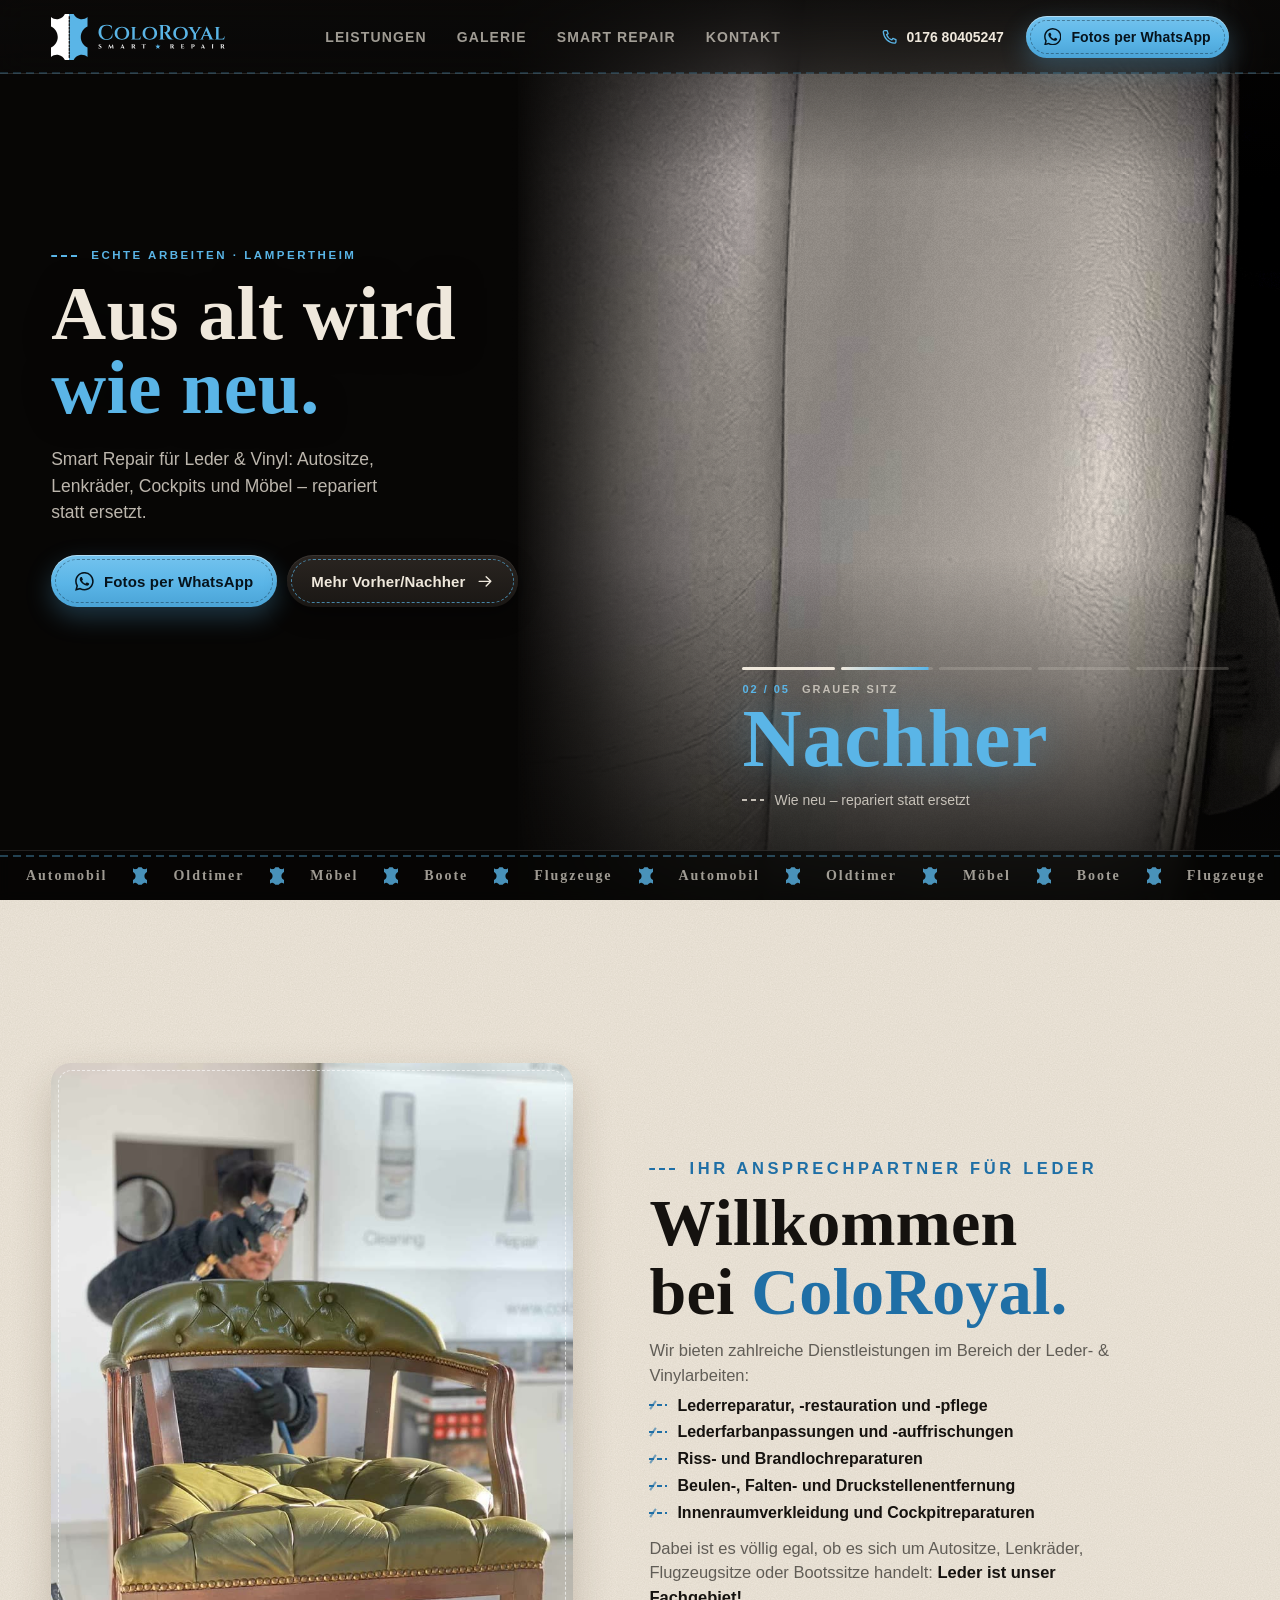
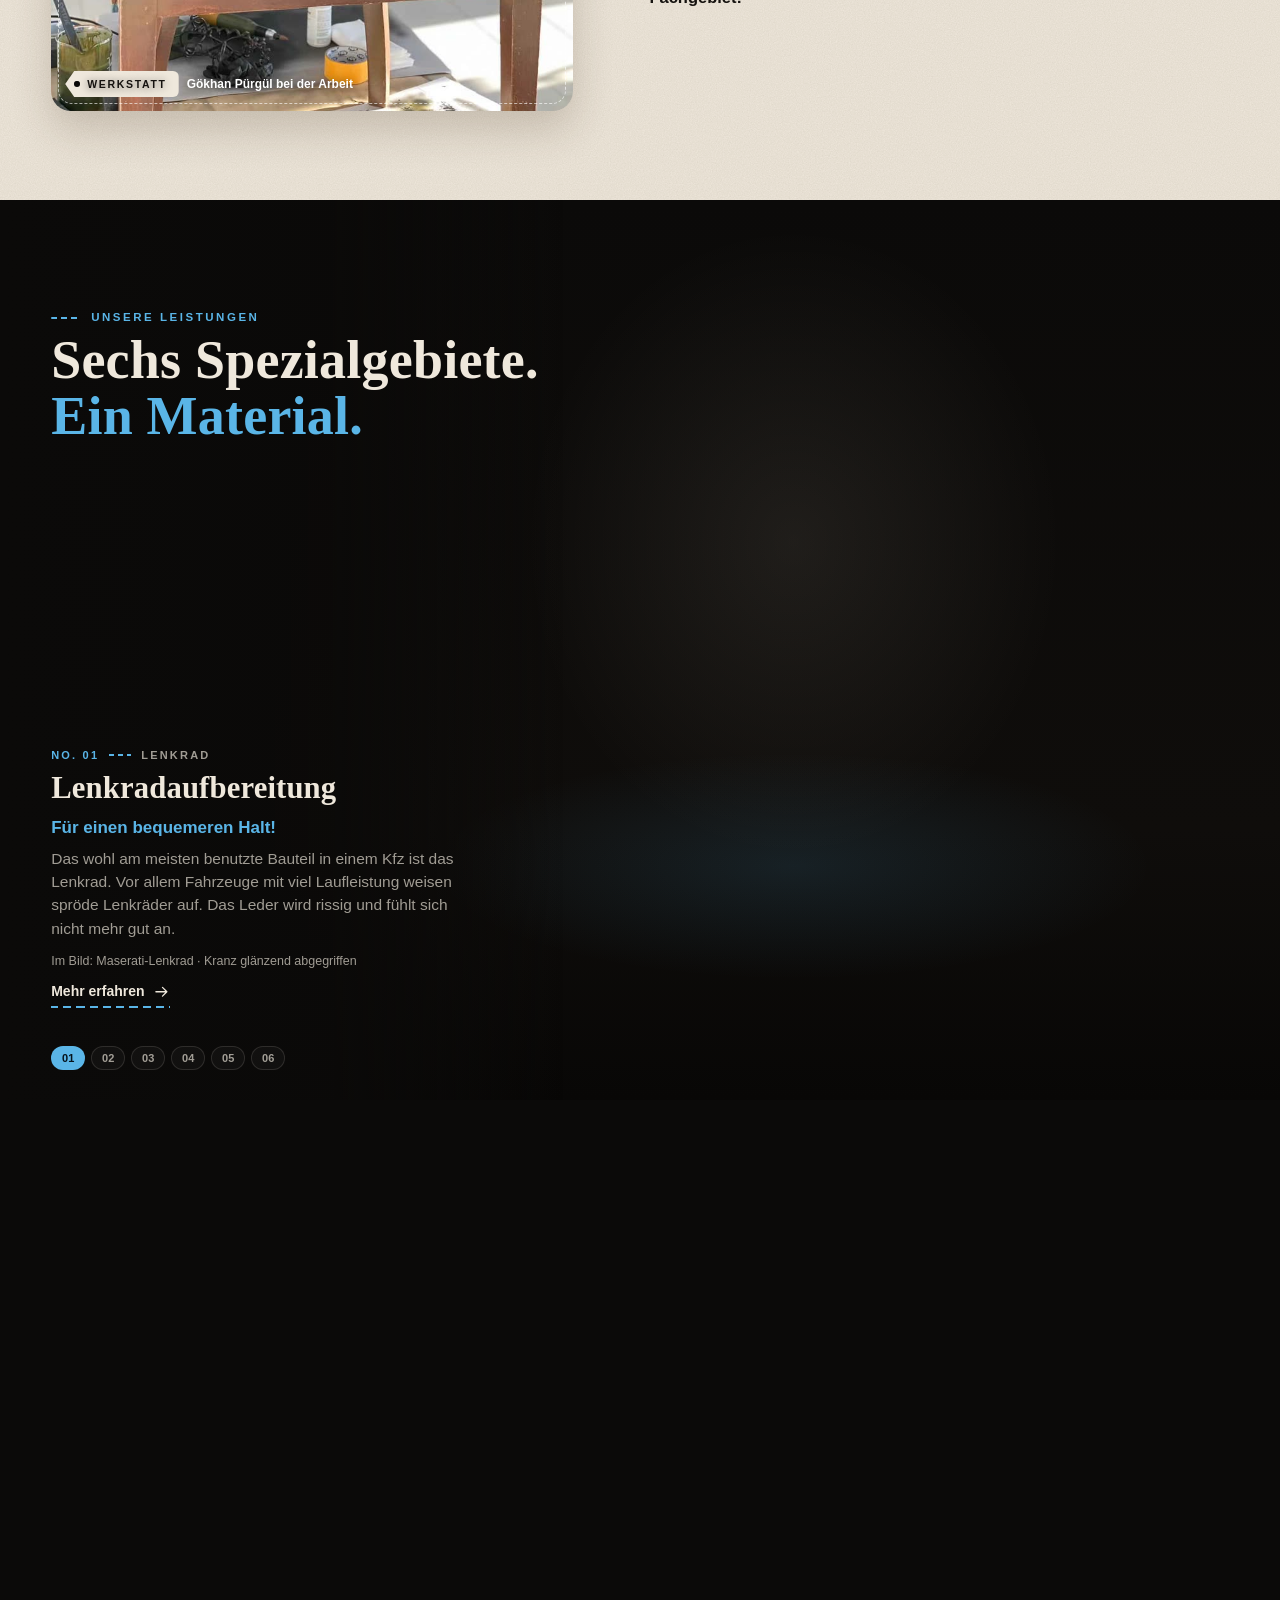
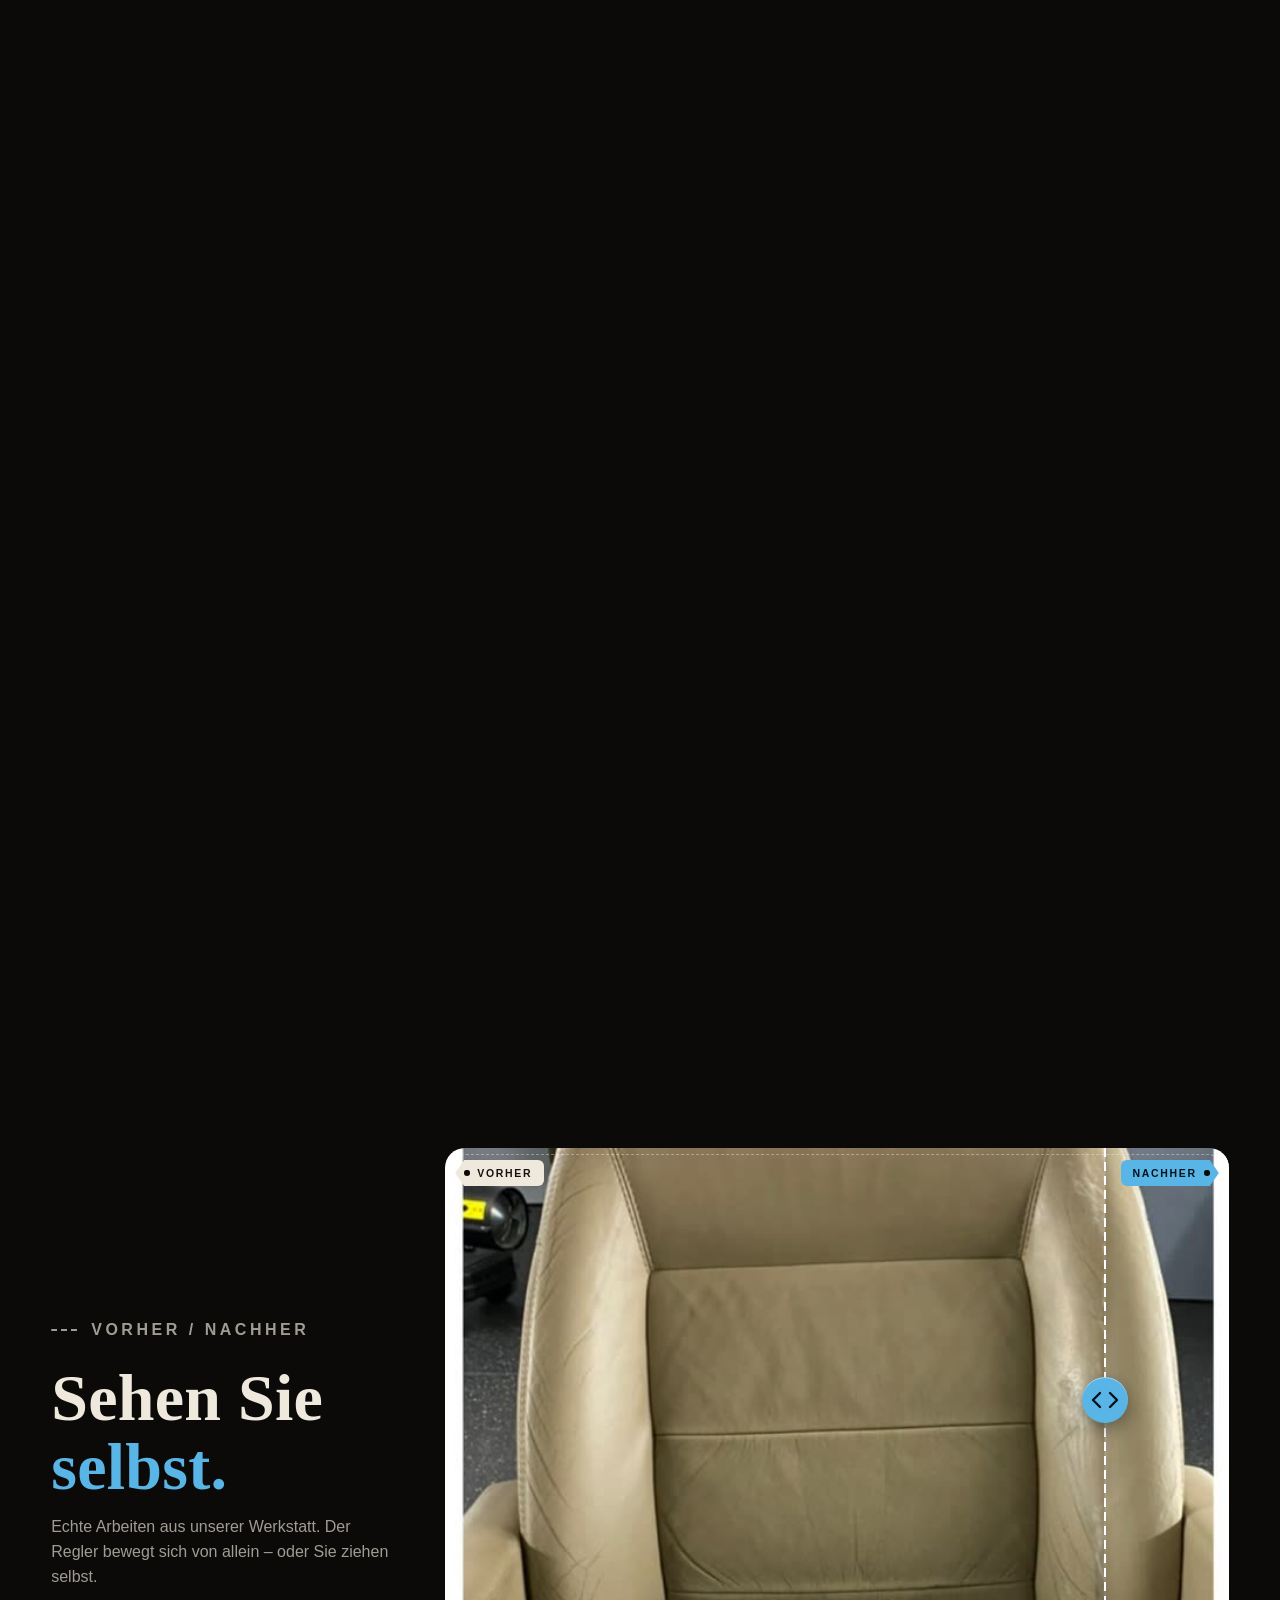
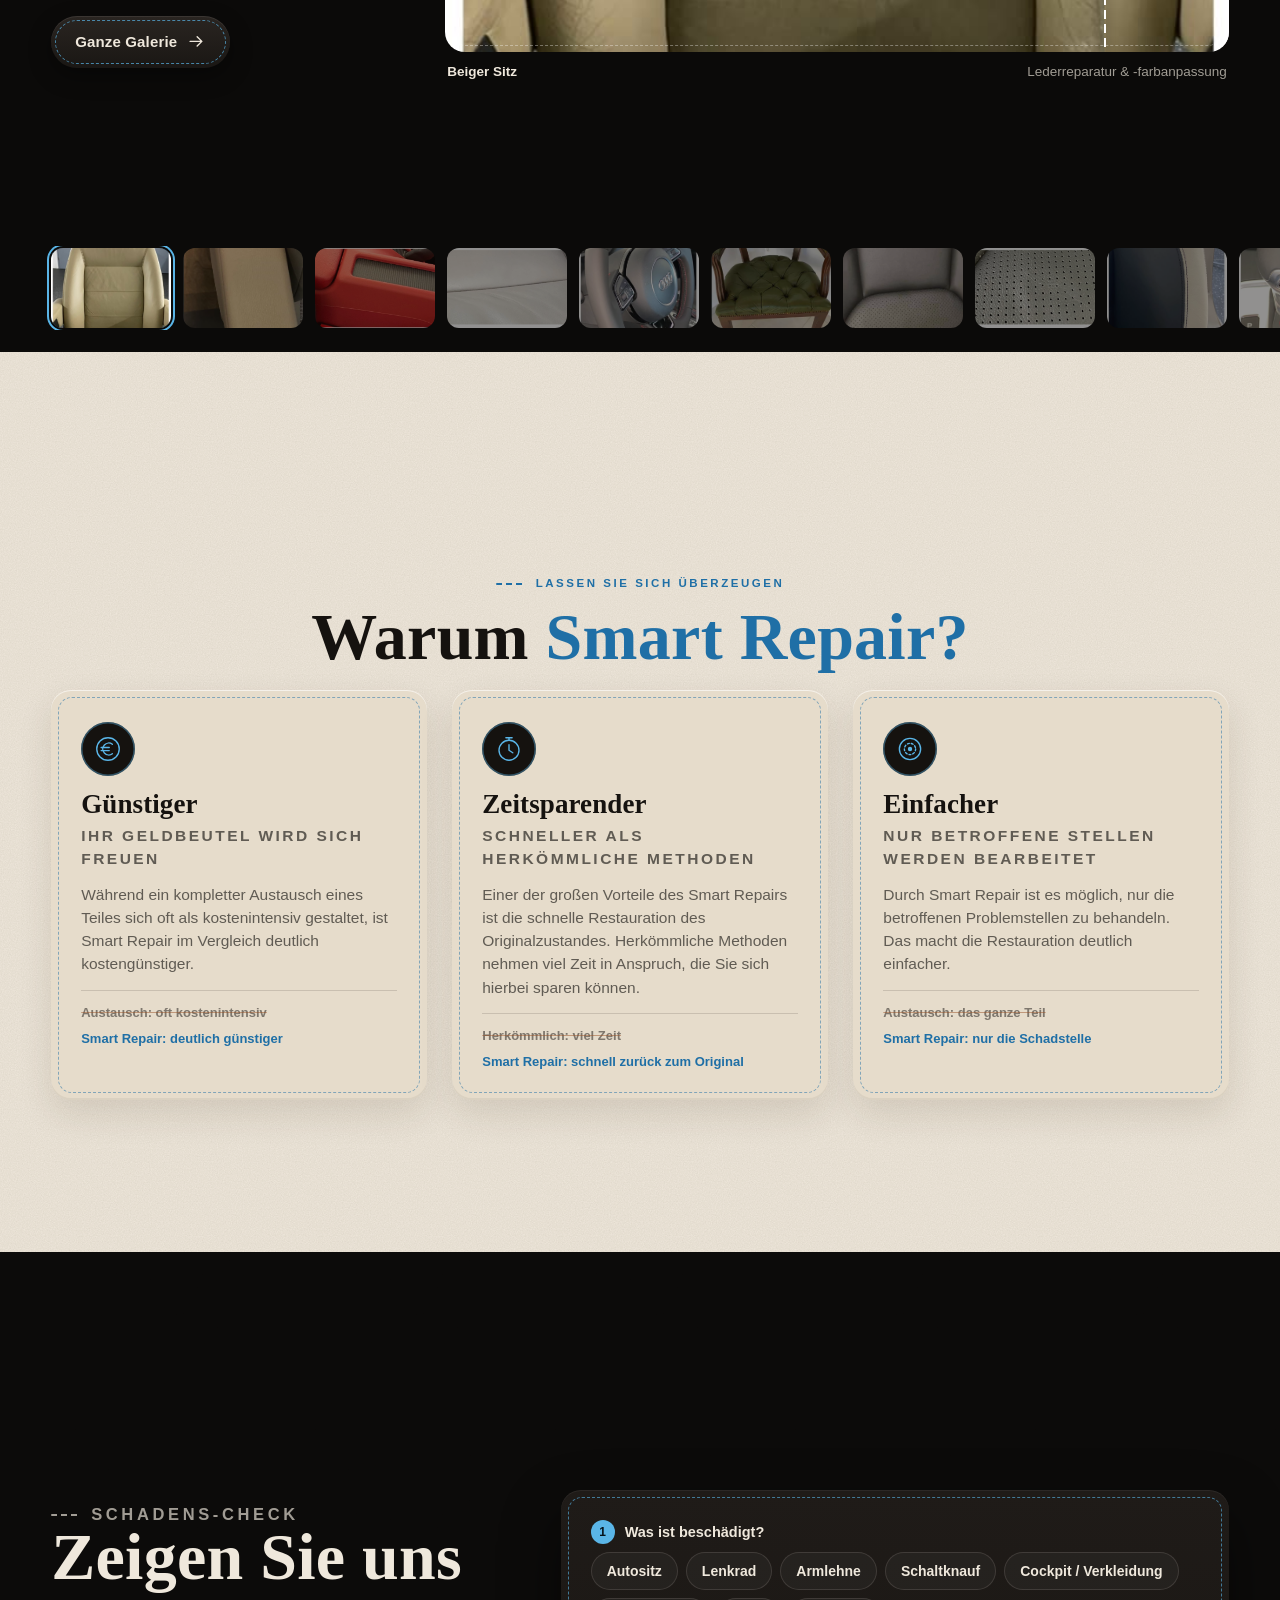
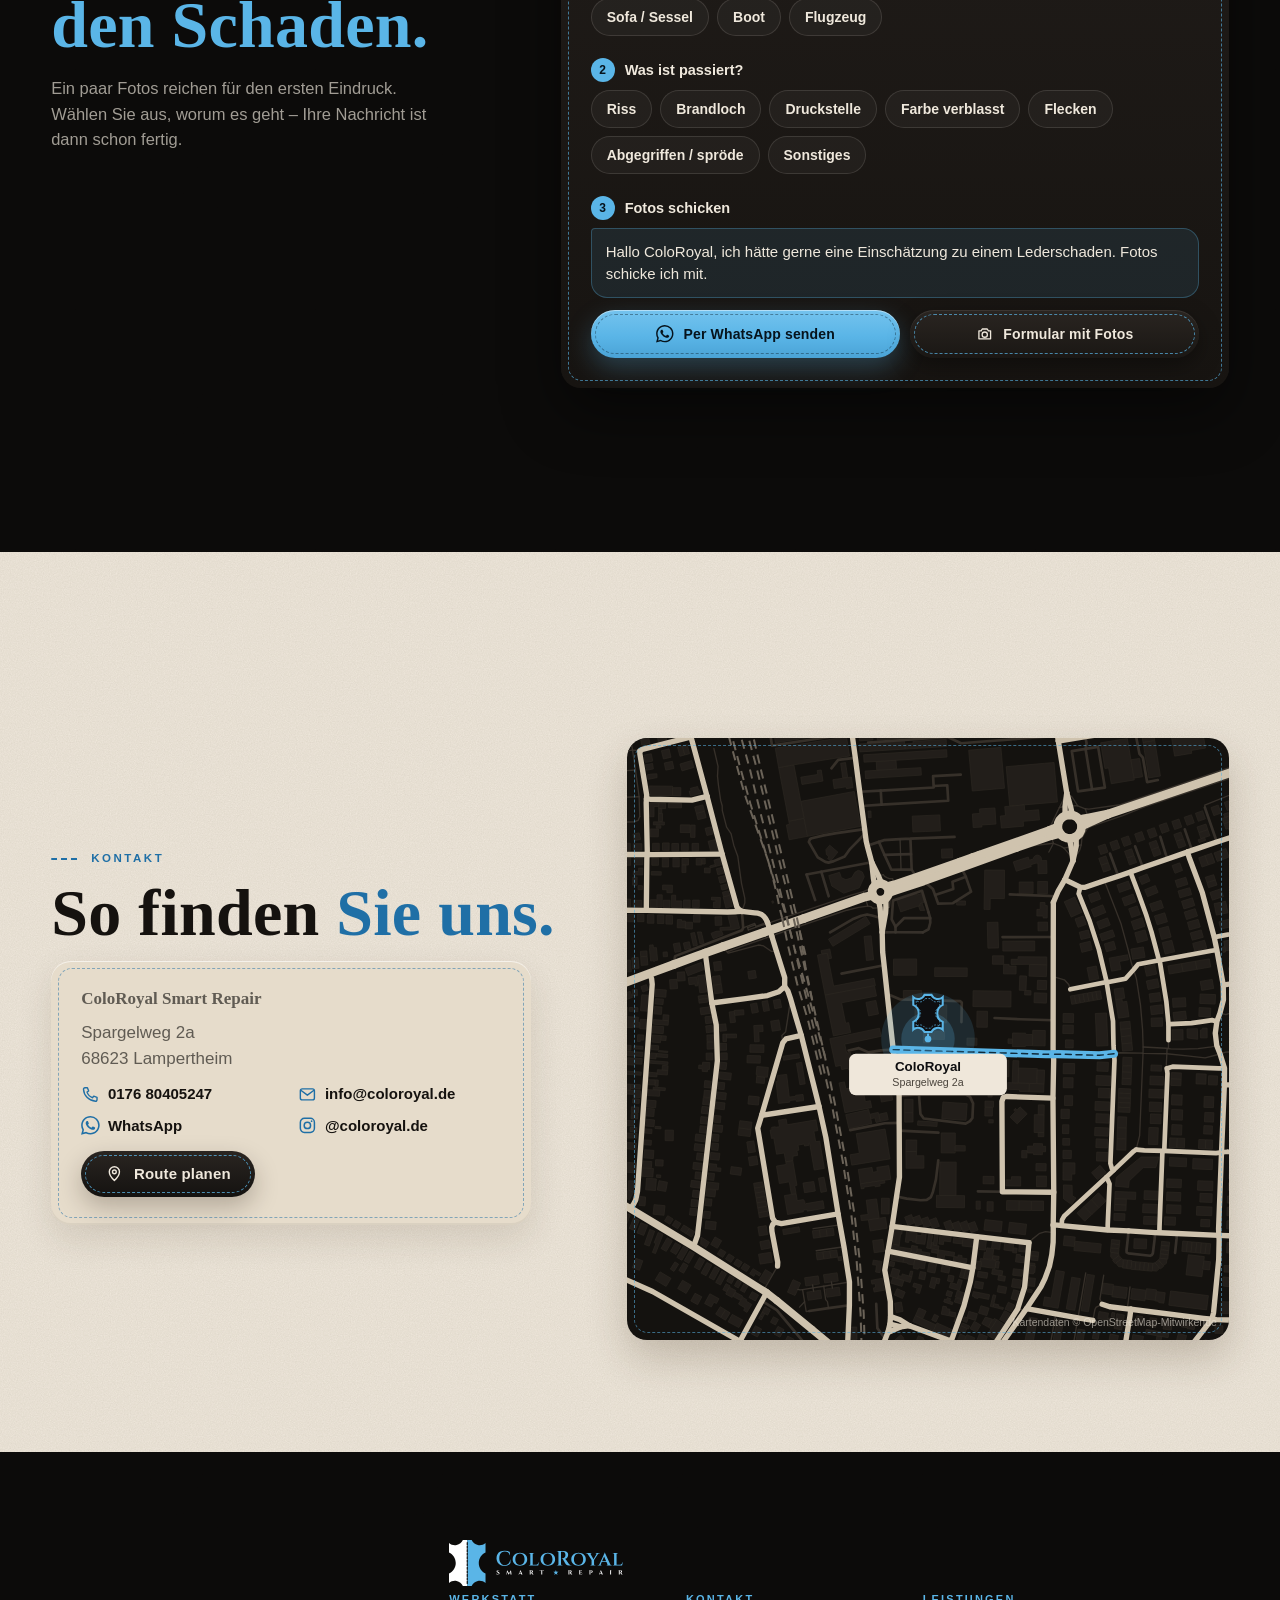
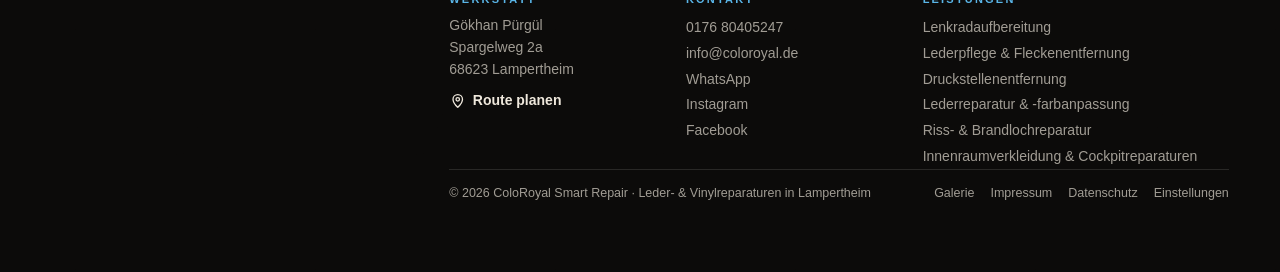
==== commit 7110e126: "Vorschau 2026-10-24 10:49" ====
--- a/index.html
+++ b/index.html
@@ -6,6 +6,7 @@
 <meta name="viewport" content="width=device-width, initial-scale=1, viewport-fit=cover">
 <title>ColoRoyal Smart Repair – Lederreparatur in Lampertheim | Auto, Oldtimer, Möbel</title>
 <meta name="description" content="Smart Repair für Leder &amp; Vinyl in Lampertheim: Riss- und Brandlochreparatur, Farbanpassung, Lenkradaufbereitung, Druckstellen, Cockpit. Für Auto, Oldtimer, Möbel, Boot und Flugzeug. Fotos per WhatsApp schicken.">
+
 <link rel="canonical" href="https://www.coloroyal.de/">
 <meta property="og:type" content="website">
 <meta property="og:site_name" content="ColoRoyal Smart Repair">
@@ -46,26 +47,24 @@
 <main id="inhalt">
 
 <section class="held dunkel" id="start">
-  <div class="held-licht" aria-hidden="true"></div>
-  <canvas class="held-3d" id="sitz3d" aria-label="3D-Autositz mit Schäden. Mit der Maus über das Leder fahren repariert es."></canvas>
+  <div class="film" id="film" aria-hidden="true">
+    <img class="film-poster" src="assets/img/arbeiten-hd/farbe-cognac-v.jpg" alt="" fetchpriority="high">
+    <canvas id="filmCanvas"></canvas>
+  </div>
   <div class="held-text">
-    <p class="kicker">Smart Repair · Lampertheim</p>
-    <h1 class="disp held-titel">Leder ist unser <em>Fachgebiet.</em></h1>
-    <p class="held-sub">Reparatur, Restauration und Pflege von Leder &amp; Vinyl – für Automobil, Oldtimer, Möbel, Boote und Flugzeuge.</p>
+    <p class="kicker">Echte Arbeiten · Lampertheim</p>
+    <h1 class="disp held-titel">Aus alt wird <em>wie neu.</em></h1>
+    <p class="held-sub">Smart Repair für Leder &amp; Vinyl: Autositze, Lenkräder, Cockpits und Möbel – repariert statt ersetzt.</p>
     <div class="knoepfe">
       <a class="knopf knopf-blau js-wa" href="https://wa.me/4917680405247?text=Hallo%20ColoRoyal%2C%20ich%20h%C3%A4tte%20gerne%20eine%20Einsch%C3%A4tzung%20zu%20einem%20Lederschaden.%20Fotos%20schicke%20ich%20mit." target="_blank" rel="noopener"><svg class="ico" viewBox="0 0 24 24" aria-hidden="true"><path fill="currentColor" d="M17.47 14.38c-.3-.15-1.76-.87-2.03-.97-.27-.1-.47-.15-.67.15-.2.3-.77.97-.94 1.16-.17.2-.35.22-.64.08-.3-.15-1.26-.46-2.39-1.48-.88-.79-1.48-1.76-1.65-2.06-.17-.3-.02-.46.13-.6.13-.14.3-.35.45-.52.15-.17.2-.3.3-.5.1-.2.05-.37-.03-.52-.07-.15-.67-1.61-.92-2.2-.24-.58-.49-.5-.67-.51h-.57c-.2 0-.52.07-.8.37-.27.3-1.04 1.02-1.04 2.48s1.07 2.88 1.21 3.07c.15.2 2.1 3.2 5.08 4.49.71.31 1.26.49 1.7.63.71.22 1.36.19 1.87.12.57-.09 1.76-.72 2-1.41.25-.7.25-1.29.18-1.41-.08-.13-.27-.2-.57-.35m-5.42 7.4h-.01a9.87 9.87 0 0 1-5.03-1.38l-.36-.21-3.74.98 1-3.65-.24-.37a9.86 9.86 0 0 1-1.51-5.26c0-5.45 4.44-9.88 9.89-9.88 2.64 0 5.12 1.03 6.99 2.9a9.83 9.83 0 0 1 2.89 6.99c0 5.45-4.44 9.88-9.88 9.88m8.41-18.3A11.82 11.82 0 0 0 12.05 0C5.5 0 .16 5.34.16 11.89c0 2.1.55 4.14 1.59 5.95L.06 24l6.3-1.65a11.88 11.88 0 0 0 5.68 1.45h.01c6.55 0 11.89-5.34 11.89-11.89 0-3.18-1.24-6.17-3.48-8.41z"/></svg><span>Fotos per WhatsApp</span></a>
-      <a class="knopf knopf-leder" href="leistungen.html"><span>Unsere Leistungen</span><svg class="ico pfeil" viewBox="0 0 24 24" aria-hidden="true" fill="none" stroke="currentColor" stroke-width="1.8" stroke-linecap="round" stroke-linejoin="round"><path d="M4 12h15M13 6l6 6-6 6"/></svg></a>
-    </div>
-  </div>
-  <div class="schaeden" id="schaeden" aria-hidden="true">
-    <div class="schaden" data-k="riss"><i></i><b>Riss</b><span>repariert</span></div>
-    <div class="schaden" data-k="brand"><i></i><b>Brandloch</b><span>repariert</span></div>
-    <div class="schaden" data-k="farbe"><i></i><b>Farbe verblasst</b><span>aufgefrischt</span></div>
-  </div>
-  <div class="held-hud" id="sitzHud">
-    <div class="hud-zeile"><span class="hud-k">Zustand</span><b id="sitzProz">–</b></div>
-    <div class="hud-balken"><i id="sitzBar"></i></div>
-    <p class="hud-tipp"><span class="nur-maus">Fahren Sie mit der Maus über das Leder.</span><span class="nur-touch">Smart Repair läuft – einfach zuschauen.</span></p>
+      <a class="knopf knopf-leder" href="#vorher-nachher"><span>Mehr Vorher/Nachher</span><svg class="ico pfeil" viewBox="0 0 24 24" aria-hidden="true" fill="none" stroke="currentColor" stroke-width="1.8" stroke-linecap="round" stroke-linejoin="round"><path d="M4 12h15M13 6l6 6-6 6"/></svg></a>
+    </div>
+  </div>
+  <div class="film-ui" id="filmUi">
+    <div class="film-seg" id="filmSeg"></div>
+    <p class="film-zeile"><span id="filmNr">01 / 05</span><span id="filmTitel">Cognac-Sitz</span></p>
+    <p class="film-status" id="filmStatus" data-s="vorher" aria-live="polite"><b class="sv">Vorher</b><b class="sn">Nachher</b></p>
+    <p class="film-schaden" id="filmSchaden">Tiefe Kratzer und Abrieb</p>
   </div>
   <div class="band" aria-label="Einsatzbereiche: Automobil, Oldtimer, Möbel, Boote, Flugzeuge"><div class="band-lauf"><span>Automobil</span><svg class="haut" viewBox="0 0 100 126" aria-hidden="true"><path d="M38 0H62C65.1 7 71.4 12.1 79 13.7C86.5 15.3 94.3 13.2 100 8V34C88.7 39.3 81.5 50.6 81.5 63C81.5 75.4 88.7 86.7 100 92V118C94.3 112.9 86.5 110.7 79 112.3C71.4 113.9 65.1 119 62 126H38C34.9 119 28.6 113.9 21 112.3C13.5 110.7 5.7 112.9 0 118V92C11.3 86.7 18.5 75.4 18.5 63C18.5 50.6 11.3 39.3 0 34V8C5.7 13.2 13.5 15.3 21 13.7C28.6 12.1 34.9 7 38 0Z"/></svg><span>Oldtimer</span><svg class="haut" viewBox="0 0 100 126" aria-hidden="true"><path d="M38 0H62C65.1 7 71.4 12.1 79 13.7C86.5 15.3 94.3 13.2 100 8V34C88.7 39.3 81.5 50.6 81.5 63C81.5 75.4 88.7 86.7 100 92V118C94.3 112.9 86.5 110.7 79 112.3C71.4 113.9 65.1 119 62 126H38C34.9 119 28.6 113.9 21 112.3C13.5 110.7 5.7 112.9 0 118V92C11.3 86.7 18.5 75.4 18.5 63C18.5 50.6 11.3 39.3 0 34V8C5.7 13.2 13.5 15.3 21 13.7C28.6 12.1 34.9 7 38 0Z"/></svg><span>Möbel</span><svg class="haut" viewBox="0 0 100 126" aria-hidden="true"><path d="M38 0H62C65.1 7 71.4 12.1 79 13.7C86.5 15.3 94.3 13.2 100 8V34C88.7 39.3 81.5 50.6 81.5 63C81.5 75.4 88.7 86.7 100 92V118C94.3 112.9 86.5 110.7 79 112.3C71.4 113.9 65.1 119 62 126H38C34.9 119 28.6 113.9 21 112.3C13.5 110.7 5.7 112.9 0 118V92C11.3 86.7 18.5 75.4 18.5 63C18.5 50.6 11.3 39.3 0 34V8C5.7 13.2 13.5 15.3 21 13.7C28.6 12.1 34.9 7 38 0Z"/></svg><span>Boote</span><svg class="haut" viewBox="0 0 100 126" aria-hidden="true"><path d="M38 0H62C65.1 7 71.4 12.1 79 13.7C86.5 15.3 94.3 13.2 100 8V34C88.7 39.3 81.5 50.6 81.5 63C81.5 75.4 88.7 86.7 100 92V118C94.3 112.9 86.5 110.7 79 112.3C71.4 113.9 65.1 119 62 126H38C34.9 119 28.6 113.9 21 112.3C13.5 110.7 5.7 112.9 0 118V92C11.3 86.7 18.5 75.4 18.5 63C18.5 50.6 11.3 39.3 0 34V8C5.7 13.2 13.5 15.3 21 13.7C28.6 12.1 34.9 7 38 0Z"/></svg><span>Flugzeuge</span><svg class="haut" viewBox="0 0 100 126" aria-hidden="true"><path d="M38 0H62C65.1 7 71.4 12.1 79 13.7C86.5 15.3 94.3 13.2 100 8V34C88.7 39.3 81.5 50.6 81.5 63C81.5 75.4 88.7 86.7 100 92V118C94.3 112.9 86.5 110.7 79 112.3C71.4 113.9 65.1 119 62 126H38C34.9 119 28.6 113.9 21 112.3C13.5 110.7 5.7 112.9 0 118V92C11.3 86.7 18.5 75.4 18.5 63C18.5 50.6 11.3 39.3 0 34V8C5.7 13.2 13.5 15.3 21 13.7C28.6 12.1 34.9 7 38 0Z"/></svg><span>Automobil</span><svg class="haut" viewBox="0 0 100 126" aria-hidden="true"><path d="M38 0H62C65.1 7 71.4 12.1 79 13.7C86.5 15.3 94.3 13.2 100 8V34C88.7 39.3 81.5 50.6 81.5 63C81.5 75.4 88.7 86.7 100 92V118C94.3 112.9 86.5 110.7 79 112.3C71.4 113.9 65.1 119 62 126H38C34.9 119 28.6 113.9 21 112.3C13.5 110.7 5.7 112.9 0 118V92C11.3 86.7 18.5 75.4 18.5 63C18.5 50.6 11.3 39.3 0 34V8C5.7 13.2 13.5 15.3 21 13.7C28.6 12.1 34.9 7 38 0Z"/></svg><span>Oldtimer</span><svg class="haut" viewBox="0 0 100 126" aria-hidden="true"><path d="M38 0H62C65.1 7 71.4 12.1 79 13.7C86.5 15.3 94.3 13.2 100 8V34C88.7 39.3 81.5 50.6 81.5 63C81.5 75.4 88.7 86.7 100 92V118C94.3 112.9 86.5 110.7 79 112.3C71.4 113.9 65.1 119 62 126H38C34.9 119 28.6 113.9 21 112.3C13.5 110.7 5.7 112.9 0 118V92C11.3 86.7 18.5 75.4 18.5 63C18.5 50.6 11.3 39.3 0 34V8C5.7 13.2 13.5 15.3 21 13.7C28.6 12.1 34.9 7 38 0Z"/></svg><span>Möbel</span><svg class="haut" viewBox="0 0 100 126" aria-hidden="true"><path d="M38 0H62C65.1 7 71.4 12.1 79 13.7C86.5 15.3 94.3 13.2 100 8V34C88.7 39.3 81.5 50.6 81.5 63C81.5 75.4 88.7 86.7 100 92V118C94.3 112.9 86.5 110.7 79 112.3C71.4 113.9 65.1 119 62 126H38C34.9 119 28.6 113.9 21 112.3C13.5 110.7 5.7 112.9 0 118V92C11.3 86.7 18.5 75.4 18.5 63C18.5 50.6 11.3 39.3 0 34V8C5.7 13.2 13.5 15.3 21 13.7C28.6 12.1 34.9 7 38 0Z"/></svg><span>Boote</span><svg class="haut" viewBox="0 0 100 126" aria-hidden="true"><path d="M38 0H62C65.1 7 71.4 12.1 79 13.7C86.5 15.3 94.3 13.2 100 8V34C88.7 39.3 81.5 50.6 81.5 63C81.5 75.4 88.7 86.7 100 92V118C94.3 112.9 86.5 110.7 79 112.3C71.4 113.9 65.1 119 62 126H38C34.9 119 28.6 113.9 21 112.3C13.5 110.7 5.7 112.9 0 118V92C11.3 86.7 18.5 75.4 18.5 63C18.5 50.6 11.3 39.3 0 34V8C5.7 13.2 13.5 15.3 21 13.7C28.6 12.1 34.9 7 38 0Z"/></svg><span>Flugzeuge</span><svg class="haut" viewBox="0 0 100 126" aria-hidden="true"><path d="M38 0H62C65.1 7 71.4 12.1 79 13.7C86.5 15.3 94.3 13.2 100 8V34C88.7 39.3 81.5 50.6 81.5 63C81.5 75.4 88.7 86.7 100 92V118C94.3 112.9 86.5 110.7 79 112.3C71.4 113.9 65.1 119 62 126H38C34.9 119 28.6 113.9 21 112.3C13.5 110.7 5.7 112.9 0 118V92C11.3 86.7 18.5 75.4 18.5 63C18.5 50.6 11.3 39.3 0 34V8C5.7 13.2 13.5 15.3 21 13.7C28.6 12.1 34.9 7 38 0Z"/></svg></div></div>
 </section>
@@ -90,57 +89,65 @@
   </div>
 </section>
 
-<section class="faecher dunkel korn" id="leistungen" style="--n:6">
-  <div class="faecher-buehne">
-    <canvas class="faecher-3d" id="faecher3d" aria-hidden="true"></canvas>
-    <div class="faecher-kopf">
+<section class="karussell dunkel" id="leistungen" style="--n:6">
+  <div class="k-buehne">
+    <div class="k-licht" aria-hidden="true"></div>
+    <canvas class="k-3d" id="karussell3d" aria-hidden="true"></canvas>
+    <span class="k-chip" id="kChip" data-s="vorher" aria-hidden="true"><b class="sv">Vorher</b><b class="sn">Nachher</b></span>
+    <div class="k-kopf">
       <p class="kicker">Unsere Leistungen</p>
-      <h2 class="disp">Ein Material. <em>Sechs Spezialgebiete.</em></h2>
-    </div>
-    <div class="faecher-karten">
-      <article class="fk" data-i="0" style="--c:#1d1c1e">
-        <p class="fk-nr"><span class="fk-chip"></span>No. 01 · Nero</p>
-        <h3 class="disp">Lenkrad­aufbereitung</h3>
-        <p class="fk-claim">Für einen bequemeren Halt!</p>
-        <p class="fk-text">Das wohl am meisten benutzte Bauteil in einem Kfz ist das Lenkrad. Vor allem Fahrzeuge mit viel Laufleistung weisen spröde Lenkräder auf. Das Leder wird rissig und fühlt sich nicht mehr gut an.</p>
-        <a class="fk-mehr" href="leistungen/lenkradaufbereitung.html">Mehr zur Lenkradaufbereitung <svg class="ico pfeil" viewBox="0 0 24 24" aria-hidden="true" fill="none" stroke="currentColor" stroke-width="1.8" stroke-linecap="round" stroke-linejoin="round"><path d="M4 12h15M13 6l6 6-6 6"/></svg></a>
-      </article>
-      <article class="fk" data-i="1" style="--c:#d8c9ae">
-        <p class="fk-nr"><span class="fk-chip"></span>No. 02 · Crema</p>
-        <h3 class="disp">Lederpflege &amp; Flecken­entfernung</h3>
-        <p class="fk-claim">Damit Ihr Leder wieder wie neu aussieht!</p>
-        <p class="fk-text">Nach einiger Zeit kann es vor allem bei häufiger Benutzung des Leders zu Abnutzungsspuren, Flecken oder anderen auffälligen Stellen kommen.</p>
-        <a class="fk-mehr" href="leistungen/lederpflege-fleckenentfernung.html">Mehr zur Pflege <svg class="ico pfeil" viewBox="0 0 24 24" aria-hidden="true" fill="none" stroke="currentColor" stroke-width="1.8" stroke-linecap="round" stroke-linejoin="round"><path d="M4 12h15M13 6l6 6-6 6"/></svg></a>
-      </article>
-      <article class="fk" data-i="2" style="--c:#77797c">
-        <p class="fk-nr"><span class="fk-chip"></span>No. 03 · Grigio</p>
-        <h3 class="disp">Druckstellen­entfernung</h3>
-        <p class="fk-claim">Damit’s nicht mehr drückt!</p>
-        <p class="fk-text">Kindersitze oder andere sperrige Objekte sorgen leider sehr schnell für unschöne Druckstellen auf Ihren Ledersitzen.</p>
-        <a class="fk-mehr" href="leistungen/druckstellenentfernung.html">Mehr zur Druckstellen <svg class="ico pfeil" viewBox="0 0 24 24" aria-hidden="true" fill="none" stroke="currentColor" stroke-width="1.8" stroke-linecap="round" stroke-linejoin="round"><path d="M4 12h15M13 6l6 6-6 6"/></svg></a>
-      </article>
-      <article class="fk" data-i="3" style="--c:#9c5428">
-        <p class="fk-nr"><span class="fk-chip"></span>No. 04 · Cognac</p>
-        <h3 class="disp">Lederreparatur &amp; -farb­anpassung</h3>
-        <p class="fk-claim">Damit Ihre Innenausstattung wieder aufblüht!</p>
-        <p class="fk-text">Nach einigen Jahren kann Ihre Ledereinrichtung die Farbe verlieren: Die Oberfläche wird bleich und wirkt veraltet.</p>
-        <a class="fk-mehr" href="leistungen/lederfarbauffrischung-anpassung.html">Mehr zur Farbe <svg class="ico pfeil" viewBox="0 0 24 24" aria-hidden="true" fill="none" stroke="currentColor" stroke-width="1.8" stroke-linecap="round" stroke-linejoin="round"><path d="M4 12h15M13 6l6 6-6 6"/></svg></a>
-      </article>
-      <article class="fk" data-i="4" style="--c:#5a1a22">
-        <p class="fk-nr"><span class="fk-chip"></span>No. 05 · Bordeaux</p>
-        <h3 class="disp">Riss- &amp; Brandloch­reparatur</h3>
-        <p class="fk-claim">Löcher gehören der Vergangenheit an!</p>
-        <p class="fk-text">Eine brennende Zigarette oder ein scharfer Knopf am Kleidungsstück: Schnell kann es zu Brandlöchern oder Rissen an Ihrem geliebten Ledersitz kommen.</p>
-        <a class="fk-mehr" href="leistungen/riss-brandlochreparatur.html">Mehr zur Risse &amp; Löcher <svg class="ico pfeil" viewBox="0 0 24 24" aria-hidden="true" fill="none" stroke="currentColor" stroke-width="1.8" stroke-linecap="round" stroke-linejoin="round"><path d="M4 12h15M13 6l6 6-6 6"/></svg></a>
-      </article>
-      <article class="fk" data-i="5" style="--c:#2c6c9e">
-        <p class="fk-nr"><span class="fk-chip"></span>No. 06 · Royal</p>
-        <h3 class="disp">Innenraum­verkleidung &amp; Cockpit­reparaturen</h3>
-        <p class="fk-claim">Instandsetzung Ihres Cockpits!</p>
-        <p class="fk-text">Auch die Innenraumverkleidung Ihres Autos, Flugzeuges oder Bootes bearbeiten wir fachgerecht mit unserer Smart-Repair-Technologie.</p>
-        <a class="fk-mehr" href="leistungen/innenraumverkleidung-cockpitreparaturen.html">Mehr zur Cockpit <svg class="ico pfeil" viewBox="0 0 24 24" aria-hidden="true" fill="none" stroke="currentColor" stroke-width="1.8" stroke-linecap="round" stroke-linejoin="round"><path d="M4 12h15M13 6l6 6-6 6"/></svg></a>
-      </article></div>
-    <div class="faecher-punkte"><button class="fp" data-i="0" style="--c:#1d1c1e" aria-label="Lenkradaufbereitung"></button><button class="fp" data-i="1" style="--c:#d8c9ae" aria-label="Lederpflege &amp; Fleckenentfernung"></button><button class="fp" data-i="2" style="--c:#77797c" aria-label="Druckstellenentfernung"></button><button class="fp" data-i="3" style="--c:#9c5428" aria-label="Lederreparatur &amp; -farbanpassung"></button><button class="fp" data-i="4" style="--c:#5a1a22" aria-label="Riss- &amp; Brandlochreparatur"></button><button class="fp" data-i="5" style="--c:#2c6c9e" aria-label="Innenraumverkleidung &amp; Cockpitreparaturen"></button></div>
+      <h2 class="disp">Sechs Spezialgebiete. <em>Ein Material.</em></h2>
+    </div>
+    <div class="k-karten">
+        <article class="kk" data-i="0" style="--c:#1d1c1e">
+          <p class="kk-nr"><span>No. 01</span><i></i>Lenkrad</p>
+          <h3 class="disp">Lenkrad­aufbereitung</h3>
+          <p class="kk-claim">Für einen bequemeren Halt!</p>
+          <p class="kk-text">Das wohl am meisten benutzte Bauteil in einem Kfz ist das Lenkrad. Vor allem Fahrzeuge mit viel Laufleistung weisen spröde Lenkräder auf. Das Leder wird rissig und fühlt sich nicht mehr gut an.</p>
+          <p class="kk-bsp">Im Bild: Maserati-Lenkrad · Kranz glänzend abgegriffen</p>
+          <a class="kk-mehr" href="leistungen/lenkradaufbereitung.html"><span>Mehr erfahren</span><svg class="ico pfeil" viewBox="0 0 24 24" aria-hidden="true" fill="none" stroke="currentColor" stroke-width="1.8" stroke-linecap="round" stroke-linejoin="round"><path d="M4 12h15M13 6l6 6-6 6"/></svg></a>
+        </article>
+        <article class="kk" data-i="1" style="--c:#d8c9ae">
+          <p class="kk-nr"><span>No. 02</span><i></i>Pflege</p>
+          <h3 class="disp">Lederpflege &amp; Flecken­entfernung</h3>
+          <p class="kk-claim">Damit Ihr Leder wieder wie neu aussieht!</p>
+          <p class="kk-text">Nach einiger Zeit kann es vor allem bei häufiger Benutzung des Leders zu Abnutzungsspuren, Flecken oder anderen auffälligen Stellen kommen.</p>
+          <p class="kk-bsp">Im Bild: Heller Ledersitz · Verschmutzt und fleckig</p>
+          <a class="kk-mehr" href="leistungen/lederpflege-fleckenentfernung.html"><span>Mehr erfahren</span><svg class="ico pfeil" viewBox="0 0 24 24" aria-hidden="true" fill="none" stroke="currentColor" stroke-width="1.8" stroke-linecap="round" stroke-linejoin="round"><path d="M4 12h15M13 6l6 6-6 6"/></svg></a>
+        </article>
+        <article class="kk" data-i="2" style="--c:#77797c">
+          <p class="kk-nr"><span>No. 03</span><i></i>Druckstellen</p>
+          <h3 class="disp">Druckstellen­entfernung</h3>
+          <p class="kk-claim">Damit’s nicht mehr drückt!</p>
+          <p class="kk-text">Kindersitze oder andere sperrige Objekte sorgen leider sehr schnell für unschöne Druckstellen auf Ihren Ledersitzen.</p>
+          <p class="kk-bsp">Im Bild: Verkleidung · Druckstelle mit Einriss</p>
+          <a class="kk-mehr" href="leistungen/druckstellenentfernung.html"><span>Mehr erfahren</span><svg class="ico pfeil" viewBox="0 0 24 24" aria-hidden="true" fill="none" stroke="currentColor" stroke-width="1.8" stroke-linecap="round" stroke-linejoin="round"><path d="M4 12h15M13 6l6 6-6 6"/></svg></a>
+        </article>
+        <article class="kk" data-i="3" style="--c:#9c5428">
+          <p class="kk-nr"><span>No. 04</span><i></i>Farbe</p>
+          <h3 class="disp">Lederreparatur &amp; -farb­anpassung</h3>
+          <p class="kk-claim">Damit Ihre Innenausstattung wieder aufblüht!</p>
+          <p class="kk-text">Nach einigen Jahren kann Ihre Ledereinrichtung die Farbe verlieren: Die Oberfläche wird bleich und wirkt veraltet.</p>
+          <p class="kk-bsp">Im Bild: Sitzwange in Cognac · Kratzer im hellen Leder</p>
+          <a class="kk-mehr" href="leistungen/lederfarbauffrischung-anpassung.html"><span>Mehr erfahren</span><svg class="ico pfeil" viewBox="0 0 24 24" aria-hidden="true" fill="none" stroke="currentColor" stroke-width="1.8" stroke-linecap="round" stroke-linejoin="round"><path d="M4 12h15M13 6l6 6-6 6"/></svg></a>
+        </article>
+        <article class="kk" data-i="4" style="--c:#5a1a22">
+          <p class="kk-nr"><span>No. 05</span><i></i>Risse &amp; Löcher</p>
+          <h3 class="disp">Riss- &amp; Brandloch­reparatur</h3>
+          <p class="kk-claim">Löcher gehören der Vergangenheit an!</p>
+          <p class="kk-text">Eine brennende Zigarette oder ein scharfer Knopf am Kleidungsstück: Schnell kann es zu Brandlöchern oder Rissen an Ihrem geliebten Ledersitz kommen.</p>
+          <p class="kk-bsp">Im Bild: Sportsitz · Leder seitlich aufgerissen</p>
+          <a class="kk-mehr" href="leistungen/riss-brandlochreparatur.html"><span>Mehr erfahren</span><svg class="ico pfeil" viewBox="0 0 24 24" aria-hidden="true" fill="none" stroke="currentColor" stroke-width="1.8" stroke-linecap="round" stroke-linejoin="round"><path d="M4 12h15M13 6l6 6-6 6"/></svg></a>
+        </article>
+        <article class="kk" data-i="5" style="--c:#2c6c9e">
+          <p class="kk-nr"><span>No. 06</span><i></i>Cockpit</p>
+          <h3 class="disp">Innenraum­verkleidung &amp; Cockpit­reparaturen</h3>
+          <p class="kk-claim">Instandsetzung Ihres Cockpits!</p>
+          <p class="kk-text">Auch die Innenraumverkleidung Ihres Autos, Flugzeuges oder Bootes bearbeiten wir fachgerecht mit unserer Smart-Repair-Technologie.</p>
+          <p class="kk-bsp">Im Bild: Mercedes-Schaltknauf · Leder abgegriffen</p>
+          <a class="kk-mehr" href="leistungen/innenraumverkleidung-cockpitreparaturen.html"><span>Mehr erfahren</span><svg class="ico pfeil" viewBox="0 0 24 24" aria-hidden="true" fill="none" stroke="currentColor" stroke-width="1.8" stroke-linecap="round" stroke-linejoin="round"><path d="M4 12h15M13 6l6 6-6 6"/></svg></a>
+        </article></div>
+    <div class="k-punkte"><button class="kp" data-i="0" aria-label="Lenkradaufbereitung">01</button><button class="kp" data-i="1" aria-label="Lederpflege &amp; Fleckenentfernung">02</button><button class="kp" data-i="2" aria-label="Druckstellenentfernung">03</button><button class="kp" data-i="3" aria-label="Lederreparatur &amp; -farbanpassung">04</button><button class="kp" data-i="4" aria-label="Riss- &amp; Brandlochreparatur">05</button><button class="kp" data-i="5" aria-label="Innenraumverkleidung &amp; Cockpitreparaturen">06</button></div>
   </div>
 </section>
 
@@ -153,15 +160,15 @@
   </div>
   <div class="vh-buehne">
     <div class="vn vn-gross" data-id="farbe-beige" data-auto style="--ar:670/1100">
-  <img class="vn-v" src="assets/img/arbeiten/farbe-beige-v.jpg" alt="Vorher: Beiger Sitz, komplett" width="670" height="1100" loading="lazy" draggable="false">
-  <div class="vn-n"><img src="assets/img/arbeiten/farbe-beige-n.jpg" alt="Nachher: Beiger Sitz, komplett" width="670" height="1100" loading="lazy" draggable="false"></div>
+  <img class="vn-v" src="assets/img/arbeiten/farbe-beige-v.jpg" alt="Vorher: Beiger Sitz" width="670" height="1100" loading="lazy" draggable="false">
+  <div class="vn-n"><img src="assets/img/arbeiten/farbe-beige-n.jpg" alt="Nachher: Beiger Sitz" width="670" height="1100" loading="lazy" draggable="false"></div>
   <span class="vn-griff" aria-hidden="true"><i></i></span>
   <span class="anh vn-l1">Vorher</span><span class="anh anh-blau vn-l2">Nachher</span>
-  <input class="vn-regler" type="range" min="0" max="100" value="50" aria-label="Vorher/Nachher vergleichen: Beiger Sitz, komplett">
+  <input class="vn-regler" type="range" min="0" max="100" value="50" aria-label="Vorher/Nachher vergleichen: Beiger Sitz">
 </div>
-    <p class="vh-info"><b id="vhTitel">Beiger Sitz, komplett</b><span id="vhLeistung">Lederreparatur &amp; -farbanpassung</span></p>
-  </div>
-  <div class="vh-leiste wisch" id="vhLeiste"><button class="vt" data-id="farbe-beige" aria-label="Beiger Sitz, komplett"><img src="assets/img/arbeiten/farbe-beige-n.jpg" alt="" loading="lazy" width="670" height="1100"><span>Beiger Sitz, komplett</span></button><button class="vt" data-id="riss-armlehne" aria-label="Armlehne gerissen"><img src="assets/img/arbeiten/riss-armlehne-n.jpg" alt="" loading="lazy" width="611" height="1100"><span>Armlehne gerissen</span></button><button class="vt" data-id="lenkrad-maserati" aria-label="Maserati-Lenkrad"><img src="assets/img/arbeiten/lenkrad-maserati-n.jpg" alt="" loading="lazy" width="550" height="1100"><span>Maserati-Lenkrad</span></button><button class="vt" data-id="cockpit-konsole" aria-label="Mittelkonsole in Rot"><img src="assets/img/arbeiten/cockpit-konsole-n.jpg" alt="" loading="lazy" width="1100" height="549"><span>Mittelkonsole in Rot</span></button><button class="vt" data-id="farbe-cognac" aria-label="Cognac-Leder"><img src="assets/img/arbeiten/farbe-cognac-n.jpg" alt="" loading="lazy" width="550" height="1100"><span>Cognac-Leder</span></button><button class="vt" data-id="brandloch" aria-label="Brandloch"><img src="assets/img/arbeiten/brandloch-n.jpg" alt="" loading="lazy" width="1100" height="550"><span>Brandloch</span></button><button class="vt" data-id="moebel-stuhl" aria-label="Chesterfield-Stuhl"><img src="assets/img/arbeiten/moebel-stuhl-n.jpg" alt="" loading="lazy" width="611" height="1100"><span>Chesterfield-Stuhl</span></button><button class="vt" data-id="druck-sitz" aria-label="Druckstellen vom Kindersitz"><img src="assets/img/arbeiten/druck-sitz-n.jpg" alt="" loading="lazy" width="1100" height="413"><span>Druckstellen vom Kindersitz</span></button><button class="vt" data-id="lenkrad-porsche" aria-label="Porsche-Lenkrad"><img src="assets/img/arbeiten/lenkrad-porsche-n.jpg" alt="" loading="lazy" width="550" height="1100"><span>Porsche-Lenkrad</span></button><button class="vt" data-id="riss-perforiert" aria-label="Riss in Lochleder"><img src="assets/img/arbeiten/riss-perforiert-n.jpg" alt="" loading="lazy" width="1100" height="550"><span>Riss in Lochleder</span></button></div>
+    <p class="vh-info"><b id="vhTitel">Beiger Sitz</b><span id="vhLeistung">Lederreparatur &amp; -farbanpassung</span></p>
+  </div>
+  <div class="vh-leiste wisch" id="vhLeiste"><button class="vt" data-id="farbe-beige" aria-label="Beiger Sitz"><img src="assets/img/arbeiten/farbe-beige-n.jpg" alt="" loading="lazy" width="670" height="1100"><span>Beiger Sitz</span></button><button class="vt" data-id="riss-armlehne" aria-label="Armlehne"><img src="assets/img/arbeiten/riss-armlehne-n.jpg" alt="" loading="lazy" width="611" height="1100"><span>Armlehne</span></button><button class="vt" data-id="cockpit-konsole" aria-label="Mittelkonsole"><img src="assets/img/arbeiten/cockpit-konsole-n.jpg" alt="" loading="lazy" width="1100" height="549"><span>Mittelkonsole</span></button><button class="vt" data-id="brandloch" aria-label="Heller Sitz"><img src="assets/img/arbeiten/brandloch-n.jpg" alt="" loading="lazy" width="1100" height="550"><span>Heller Sitz</span></button><button class="vt" data-id="lenkrad-audi" aria-label="Audi-Lenkrad"><img src="assets/img/arbeiten/lenkrad-audi-n.jpg" alt="" loading="lazy" width="550" height="1100"><span>Audi-Lenkrad</span></button><button class="vt" data-id="moebel-stuhl" aria-label="Chesterfield-Stuhl"><img src="assets/img/arbeiten/moebel-stuhl-n.jpg" alt="" loading="lazy" width="611" height="1100"><span>Chesterfield-Stuhl</span></button><button class="vt" data-id="druck-sitz" aria-label="Ledersitz"><img src="assets/img/arbeiten/druck-sitz-n.jpg" alt="" loading="lazy" width="1100" height="413"><span>Ledersitz</span></button><button class="vt" data-id="riss-perforiert" aria-label="Lochleder"><img src="assets/img/arbeiten/riss-perforiert-n.jpg" alt="" loading="lazy" width="1100" height="550"><span>Lochleder</span></button><button class="vt" data-id="farbe-wange" aria-label="Sitzwange"><img src="assets/img/arbeiten/farbe-wange-n.jpg" alt="" loading="lazy" width="550" height="1100"><span>Sitzwange</span></button><button class="vt" data-id="cockpit-knauf" aria-label="Schaltknauf"><img src="assets/img/arbeiten/cockpit-knauf-n.jpg" alt="" loading="lazy" width="550" height="1100"><span>Schaltknauf</span></button></div>
   <a class="knopf knopf-leder nur-klein" href="galerie.html"><span>Ganze Galerie</span><svg class="ico pfeil" viewBox="0 0 24 24" aria-hidden="true" fill="none" stroke="currentColor" stroke-width="1.8" stroke-linecap="round" stroke-linejoin="round"><path d="M4 12h15M13 6l6 6-6 6"/></svg></a>
 </section>
 
@@ -234,7 +241,7 @@
       <div><h3>Kontakt</h3><a href="tel:+4917680405247">0176 80405247</a><a href="mailto:info@coloroyal.de">info@coloroyal.de</a><a class="js-wa" href="https://wa.me/4917680405247?text=Hallo%20ColoRoyal%2C%20ich%20h%C3%A4tte%20gerne%20eine%20Einsch%C3%A4tzung%20zu%20einem%20Lederschaden.%20Fotos%20schicke%20ich%20mit." target="_blank" rel="noopener">WhatsApp</a><a href="https://instagram.com/coloroyal.de" target="_blank" rel="noopener">Instagram</a><a href="https://www.facebook.com/coloroyal/" target="_blank" rel="noopener">Facebook</a></div>
       <div class="fuss-l"><h3>Leistungen</h3><a href="leistungen/lenkradaufbereitung.html">Lenkradaufbereitung</a><a href="leistungen/lederpflege-fleckenentfernung.html">Lederpflege &amp; Fleckenentfernung</a><a href="leistungen/druckstellenentfernung.html">Druckstellenentfernung</a><a href="leistungen/lederfarbauffrischung-anpassung.html">Lederreparatur &amp; -farbanpassung</a><a href="leistungen/riss-brandlochreparatur.html">Riss- &amp; Brandlochreparatur</a><a href="leistungen/innenraumverkleidung-cockpitreparaturen.html">Innenraumverkleidung &amp; Cockpitreparaturen</a></div>
     </div>
-    <div class="fuss-unten"><span>© 2026 ColoRoyal Smart Repair · Leder- &amp; Vinylreparaturen in Lampertheim</span><span><a href="galerie.html">Galerie</a><a href="impressum.html">Impressum</a><a href="datenschutz.html">Datenschutz</a></span></div>
+    <div class="fuss-unten"><span>© 2026 ColoRoyal Smart Repair · Leder- &amp; Vinylreparaturen in Lampertheim</span><span><a href="galerie.html">Galerie</a><a href="impressum.html">Impressum</a><a href="datenschutz.html">Datenschutz</a><a href="einstellungen/" rel="nofollow">Einstellungen</a></span></div>
   </div>
 </footer>
 <nav class="leiste" aria-label="Schnellkontakt">
@@ -243,8 +250,8 @@
   <a href="kontakt.html"><svg class="ico" viewBox="0 0 24 24" aria-hidden="true" fill="none" stroke="currentColor" stroke-width="1.8" stroke-linecap="round" stroke-linejoin="round"><rect x="3" y="5" width="18" height="14" rx="2.5"/><path d="m4 7 8 6 8-6"/></svg><span>Anfrage</span></a>
 </nav>
 <script type="module" src="assets/js/site.js"></script>
-<script type="module" src="assets/js/sitz.js"></script>
-<script type="module" src="assets/js/faecher.js"></script>
+<script type="module" src="assets/js/film.js"></script>
+<script type="module" src="assets/js/karussell.js"></script>
 <script type="module" src="assets/js/patch.js"></script>
 </body>
 </html>
--- a/assets/css/site.css
+++ b/assets/css/site.css
@@ -189,52 +189,56 @@
 .leiste .l-wa::after { content: ''; position: absolute; inset: 3px; border-radius: 11px; border: 1.3px dashed rgba(6,19,28,.35); }
 @media (min-width: 760px) { .leiste { display: none; } }
 
-/* ---------- Held (3D-Sitz) ---------- */
-.held { height: 100svh; min-height: 560px; overflow: hidden; display: block; }
-.held-licht { position: absolute; inset: 0; pointer-events: none;
-  background: radial-gradient(60% 55% at 70% 46%, rgba(90,181,231,.16), transparent 70%), radial-gradient(40% 50% at 64% 30%, rgba(255,240,220,.06), transparent 70%), linear-gradient(180deg, #0b0a09, #100e0c 60%, #0b0a09); }
-.held-3d { position: absolute; inset: 0; width: 100%; height: 100%; display: block; touch-action: pan-y; }
-.held-text { position: relative; z-index: 3; padding: calc(var(--hh) + 22px) var(--gut) 0; pointer-events: none; }
-.held-text a, .held-text button { pointer-events: auto; }
-.held-titel { font-size: clamp(38px, 10.6vw, 104px); line-height: .98; max-width: 11ch; }
-.held-sub { margin: 14px 0 18px; max-width: 34ch; color: var(--leise); font-size: 15.5px; line-height: 1.5; }
-.held .knoepfe .knopf { height: 46px; padding: 0 18px; font-size: 14px; }
+/* ---------- Held: Kino-Film aus echten Arbeiten ---------- */
+.held { height: 100svh; min-height: 560px; overflow: hidden; display: block; background: #070605; }
+.film { position: absolute; inset: 0; }
+.film canvas, .film-poster, .film-v, .film-n { position: absolute; inset: 0; width: 100%; height: 100%; display: block; }
+.film-poster { object-fit: cover; object-position: 50% 42%; filter: grayscale(.45) brightness(.5) blur(8px); transform: scale(1.08); transition: opacity 1.2s ease; }
+.film canvas { opacity: 0; transition: opacity 1s ease; }
+.film.laeuft canvas { opacity: 1; }
+.film.laeuft .film-poster, .film.css .film-poster { opacity: 0; }
+.film-v, .film-n { object-fit: cover; }
+.film-v { filter: grayscale(.4) contrast(.92) brightness(.9); }
+.film-n { clip-path: inset(0 100% 0 0); filter: saturate(1.12) contrast(1.06); }
+.film.rep .film-n { clip-path: inset(0 0 0 0); transition: clip-path 2.2s cubic-bezier(.65, 0, .35, 1); }
+.film::after { content: ''; position: absolute; inset: 0; pointer-events: none;
+  background: linear-gradient(180deg, rgba(7,6,5,.94) 0%, rgba(7,6,5,.72) 24%, rgba(7,6,5,0) 42%, rgba(7,6,5,0) 64%, rgba(7,6,5,.82) 84%, #070605 100%); }
+.held-text { position: relative; z-index: 3; padding: calc(var(--hh) + 20px) var(--gut) 0; }
+.held-titel { font-size: clamp(38px, 10.6vw, 104px); line-height: .98; max-width: 12ch; text-shadow: 0 2px 30px rgba(0,0,0,.5); }
+.held-sub { margin: 12px 0 0; max-width: 36ch; color: rgba(239,232,220,.78); font-size: 15px; line-height: 1.5; }
 .held .knoepfe { display: none; }
-.held-hud { position: absolute; z-index: 3; left: var(--gut); right: var(--gut); bottom: calc(var(--leiste) + 58px); pointer-events: none; }
-.hud-zeile { display: flex; align-items: baseline; justify-content: space-between; font: 700 11px/1 var(--text); letter-spacing: .2em; text-transform: uppercase; color: var(--leise); }
-.hud-zeile b { font: 600 22px/1 var(--disp); color: var(--creme); letter-spacing: .02em; }
-.hud-balken { height: 4px; margin: 9px 0 8px; border-radius: 4px; background: rgba(255,255,255,.1); overflow: hidden; }
-.hud-balken i { display: block; height: 100%; width: 0; background: linear-gradient(90deg, #c96a3a, #d9b45a 45%, var(--royal)); border-radius: 4px; transition: width .25s; }
-.hud-tipp { margin: 0; font-size: 12.5px; color: var(--leise); }
-.held-hud.fertig .hud-zeile b { color: var(--royal); }
-.schaeden { position: absolute; inset: 0; z-index: 2; pointer-events: none; }
-.schaden { position: absolute; left: 0; top: 0; display: flex; align-items: center; gap: 7px; opacity: 0; transition: opacity .4s; white-space: nowrap; will-change: transform; }
-.schaden.sicht { opacity: 1; }
-.schaden i { width: 12px; height: 12px; border-radius: 50%; border: 2px solid #ffb37a; box-shadow: 0 0 0 4px rgba(255,140,80,.18), 0 0 18px rgba(255,140,80,.5); }
-.schaden b { font: 700 11px/1 var(--text); letter-spacing: .14em; text-transform: uppercase; color: #ffd2b0; background: rgba(11,10,9,.72); padding: 6px 8px; border-radius: 6px; border: 1px solid rgba(255,160,110,.35); }
-.schaden span { display: none; font: 700 11px/1 var(--text); letter-spacing: .14em; text-transform: uppercase; color: var(--royal-nacht); background: var(--royal); padding: 6px 8px; border-radius: 6px; }
-.schaden.ok i { border-color: var(--royal); box-shadow: 0 0 0 4px rgba(90,181,231,.2), 0 0 18px rgba(90,181,231,.6); }
-.schaden.ok b { display: none; }
-.schaden.ok span { display: inline-block; }
-.schaden-linien { position: absolute; inset: 0; width: 100%; height: 100%; overflow: visible; }
-.schaden-linien polyline { fill: none; stroke: rgba(255,170,120,.75); stroke-width: 1.3; stroke-dasharray: 4 3; }
-.schaden-linien polyline.ok { stroke: rgba(90,181,231,.8); }
-.schaden-linien circle { fill: none; stroke: #ffb37a; stroke-width: 2; filter: drop-shadow(0 0 6px rgba(255,140,80,.8)); }
-.schaden-linien circle.ok { stroke: var(--royal); filter: drop-shadow(0 0 6px rgba(90,181,231,.8)); }
-.schaden i { display: none; }
-
-.band { position: absolute; z-index: 3; left: 0; right: 0; bottom: var(--leiste); height: 44px; overflow: hidden; border-top: 1px solid var(--linie); background: rgba(11,10,9,.6); backdrop-filter: blur(6px); -webkit-backdrop-filter: blur(6px); display: flex; align-items: center; }
+.film-ui { position: absolute; z-index: 3; left: var(--gut); right: var(--gut); bottom: calc(var(--leiste) + 58px); }
+.film-seg { display: flex; gap: 6px; margin-bottom: 14px; }
+.film-seg button { flex: 1; height: 3px; border: 0; padding: 0; border-radius: 3px; background: rgba(239,232,220,.18); overflow: hidden; position: relative; cursor: pointer; }
+.film-seg button i { position: absolute; inset: 0; background: var(--creme); transform-origin: left; transform: scaleX(var(--f, 0)); }
+.film-seg button.an i { background: linear-gradient(90deg, var(--creme), var(--royal)); }
+.film-zeile { display: flex; gap: 12px; margin: 0 0 8px; font: 700 11px/1 var(--text); letter-spacing: .18em; text-transform: uppercase; color: rgba(239,232,220,.7); }
+.film-zeile span:first-child { color: var(--royal); }
+.film-status { position: relative; height: .95em; margin: 0; font: 600 clamp(44px, 12vw, 104px)/1 var(--disp); letter-spacing: .01em; }
+.film-status b { position: absolute; left: 0; bottom: 0; font-weight: 600; transition: opacity .5s ease, transform .7s cubic-bezier(.2,.7,.2,1), filter .6s ease; }
+.film-status .sv { color: #e8c9a6; }
+.film-status .sn { color: var(--royal); opacity: 0; transform: translateY(35%); filter: blur(8px); text-shadow: 0 0 40px rgba(90,181,231,.45); }
+.film-status[data-s="nachher"] .sv { opacity: 0; transform: translateY(-35%); filter: blur(8px); }
+.film-status[data-s="nachher"] .sn { opacity: 1; transform: none; filter: none; }
+.film-schaden { margin: 10px 0 0; font-size: 14px; color: rgba(239,232,220,.78); }
+.film-schaden::before { content: ''; display: inline-block; width: 22px; height: 2px; margin: 0 10px 4px 0; vertical-align: middle; background: repeating-linear-gradient(90deg, currentColor 0 5px, transparent 5px 9px); }
+
+.band { position: absolute; z-index: 3; left: 0; right: 0; bottom: var(--leiste); height: 44px; overflow: hidden; border-top: 1px solid var(--linie); background: rgba(7,6,5,.7); backdrop-filter: blur(6px); -webkit-backdrop-filter: blur(6px); display: flex; align-items: center; }
 .band::before { content: ''; position: absolute; left: 0; right: 0; top: 4px; height: 2px; background: var(--naht-blau); opacity: .35; }
 .band-lauf { display: flex; align-items: center; gap: 26px; padding-left: 26px; white-space: nowrap; animation: lauf 34s linear infinite; font: 600 14px/1 var(--disp); letter-spacing: .14em; color: var(--leise); }
 .band-lauf .haut { width: 14px; height: 18px; fill: var(--royal); opacity: .8; flex: none; }
 @keyframes lauf { to { transform: translateX(-50%); } }
 
 @media (min-width: 760px) {
-  .held-text { position: absolute; left: 0; top: 50%; transform: translateY(-54%); padding: 0 var(--gut); max-width: 640px; }
-  .held-sub { font-size: 17px; margin: 22px 0 28px; }
+  .film { left: 40%; }
+  .film::after { background:
+    linear-gradient(90deg, #070605 0%, rgba(7,6,5,.75) 10%, rgba(7,6,5,0) 32%),
+    linear-gradient(180deg, rgba(7,6,5,.6) 0%, rgba(7,6,5,0) 20%, rgba(7,6,5,0) 62%, rgba(7,6,5,.88) 100%); }
+  .held-text { position: absolute; left: 0; top: 50%; transform: translateY(-56%); padding: 0 var(--gut); max-width: 640px; }
+  .held-sub { font-size: 17.5px; margin: 22px 0 30px; }
   .held .knoepfe { display: flex; }
-  .held .knoepfe .knopf { height: 52px; padding: 0 24px; font-size: 15px; }
-  .held-hud { left: var(--gut); right: auto; width: min(340px, 30vw); bottom: 84px; }
+  .film-ui { left: auto; right: var(--gut); width: min(520px, 38vw); bottom: 88px; }
+  .film-status { font-size: clamp(56px, 6.4vw, 112px); }
   .band { bottom: 0; height: 50px; }
 }
 
@@ -258,34 +262,44 @@
   .stiche li { font-size: 16px; }
 }
 
-/* ---------- Fächer (Leistungen 3D) ---------- */
-.faecher { height: calc(var(--n) * 78svh + 100svh); }
-.faecher-buehne { position: sticky; top: 0; height: 100svh; overflow: hidden; }
-.faecher-buehne::after { content: ''; position: absolute; inset: 0; pointer-events: none; background: radial-gradient(70% 60% at 50% 45%, transparent 40%, rgba(0,0,0,.5)); }
-.faecher-3d { position: absolute; inset: 0; width: 100%; height: 100%; display: block; }
-.faecher-kopf { position: absolute; z-index: 2; left: var(--gut); right: var(--gut); top: calc(var(--hh) + 18px); }
-.faecher-kopf h2 { font-size: clamp(26px, 7vw, 56px); max-width: 15ch; }
-.faecher-karten { position: absolute; z-index: 3; left: var(--gut); right: var(--gut); bottom: calc(var(--leiste) + 40px); height: 236px; }
-.fk { position: absolute; inset: auto 0 0 0; padding: 18px 18px 16px; border-radius: var(--r); background: rgba(19,17,15,.82); backdrop-filter: blur(10px); -webkit-backdrop-filter: blur(10px); border: 1px solid var(--linie); opacity: 0; transform: translateY(14px); transition: opacity .45s, transform .45s; pointer-events: none; }
-.fk::after { content: ''; position: absolute; inset: 6px; border-radius: 15px; border: 1.4px dashed color-mix(in srgb, var(--c) 60%, var(--royal)); opacity: .55; pointer-events: none; }
-.fk.an { opacity: 1; transform: none; pointer-events: auto; }
-.fk-nr { display: flex; align-items: center; gap: 8px; margin: 0 0 8px; font: 700 11px/1 var(--text); letter-spacing: .18em; text-transform: uppercase; color: var(--leise); }
-.fk-chip { width: 14px; height: 18px; border-radius: 3px 3px 8px 8px; background: var(--c); box-shadow: inset 0 0 0 1px rgba(255,255,255,.2); }
-.fk h3 { font-size: 23px; margin-bottom: 6px; }
-.fk-claim { color: var(--royal); font-weight: 650; margin: 0 0 6px; font-size: 15px; }
-.fk-text { color: var(--leise); font-size: 14px; line-height: 1.45; margin: 0 0 10px; display: -webkit-box; -webkit-line-clamp: 3; -webkit-box-orient: vertical; overflow: hidden; }
-.fk-mehr { display: inline-flex; align-items: center; gap: 8px; font-weight: 650; font-size: 14px; text-decoration: none; color: var(--creme); border-bottom: 2px solid transparent; border-image: var(--naht-blau) 1; padding-bottom: 3px; }
-.faecher-punkte { position: absolute; z-index: 3; left: 0; right: 0; bottom: calc(var(--leiste) + 14px); display: flex; justify-content: center; gap: 8px; }
-.fp { width: 10px; height: 13px; border: 0; padding: 0; border-radius: 2px 2px 6px 6px; background: var(--c); opacity: .45; cursor: pointer; transition: opacity .3s, transform .3s; box-shadow: inset 0 0 0 1px rgba(255,255,255,.25); }
-.fp.an { opacity: 1; transform: scale(1.35); }
-@media (min-width: 760px) {
-  .faecher-kopf { top: calc(var(--hh) + 34px); }
-  .faecher-karten { left: auto; right: var(--gut); top: 50%; bottom: auto; width: min(430px, 36vw); height: 330px; transform: translateY(-40%); }
-  .fk { padding: 26px 26px 22px; }
-  .fk h3 { font-size: 30px; }
-  .fk-claim { font-size: 17px; }
-  .fk-text { font-size: 15.5px; -webkit-line-clamp: 5; }
-  .faecher-punkte { bottom: 34px; }
+/* ---------- Leistungen: 3D-Trommel aus echten Arbeiten ---------- */
+.karussell { height: calc(var(--n) * 88svh + 100svh); }
+.k-buehne { position: sticky; top: 0; height: 100svh; overflow: hidden; }
+.k-licht { position: absolute; inset: 0; pointer-events: none;
+  background: radial-gradient(34% 46% at 50% 36%, rgba(255,240,220,.08), transparent 70%), radial-gradient(50% 18% at 50% 72%, rgba(90,181,231,.1), transparent 70%), linear-gradient(180deg, #0b0a09, #0f0d0b 70%, #080706); }
+.k-3d { position: absolute; inset: 0; width: 100%; height: 100%; display: block; }
+.k-chip { position: absolute; left: 0; top: 0; z-index: 3; display: grid; transition: opacity .3s; pointer-events: none; }
+.k-chip b { grid-area: 1 / 1; height: 26px; padding: 0 12px; border-radius: 999px; display: inline-flex; align-items: center; font: 700 10.5px/1 var(--text); letter-spacing: .18em; text-transform: uppercase; transition: opacity .4s; }
+.k-chip .sv { background: rgba(232,201,166,.94); color: #2a1d12; }
+.k-chip .sn { background: var(--royal); color: var(--royal-nacht); opacity: 0; }
+.k-chip[data-s="nachher"] .sv { opacity: 0; }
+.k-chip[data-s="nachher"] .sn { opacity: 1; }
+.k-kopf { position: absolute; z-index: 2; left: var(--gut); right: var(--gut); top: calc(var(--hh) + 16px); }
+.k-kopf .kicker { margin-bottom: 8px; }
+.k-kopf h2 { font-size: clamp(24px, 6.4vw, 54px); }
+.k-karten { position: absolute; z-index: 3; left: var(--gut); right: var(--gut); bottom: calc(var(--leiste) + 44px); height: 168px; }
+.kk { position: absolute; inset: auto 0 0 0; opacity: 0; transform: translateY(14px); transition: opacity .45s ease, transform .55s ease; pointer-events: none; }
+.kk.an { opacity: 1; transform: none; pointer-events: auto; }
+.kk-nr { display: flex; align-items: center; gap: 10px; margin: 0; font: 700 11px/1 var(--text); letter-spacing: .2em; text-transform: uppercase; color: var(--leise); }
+.kk-nr span { color: var(--royal); }
+.kk-nr i { width: 22px; height: 2px; background: repeating-linear-gradient(90deg, var(--royal) 0 5px, transparent 5px 9px); }
+.kk h3 { font-size: 24px; margin: 8px 0 6px; }
+.kk-claim { font-weight: 650; font-size: 14.5px; margin: 0 0 6px; color: var(--creme); }
+.kk-text { display: none; }
+.kk-bsp { font-size: 12.5px; color: var(--leise); margin: 0 0 8px; }
+.kk-mehr { display: inline-flex; align-items: center; gap: 8px; font-weight: 650; font-size: 14px; text-decoration: none; padding-bottom: 3px; border-bottom: 2px solid transparent; border-image: var(--naht-blau) 1; }
+.k-punkte { position: absolute; z-index: 3; left: 0; right: 0; bottom: calc(var(--leiste) + 12px); display: flex; justify-content: center; gap: 6px; }
+.kp { height: 24px; min-width: 34px; padding: 0 8px; border-radius: 999px; border: 1px solid var(--linie); background: rgba(255,255,255,.03); color: var(--leise); font: 700 11px/1 var(--text); cursor: pointer; transition: background .3s, color .3s; }
+.kp.an { background: var(--royal); color: var(--royal-nacht); border-color: transparent; }
+@media (min-width: 760px) {
+  .k-licht { background: radial-gradient(30% 50% at 62% 38%, rgba(255,240,220,.08), transparent 70%), radial-gradient(40% 18% at 62% 74%, rgba(90,181,231,.12), transparent 70%), linear-gradient(180deg, #0b0a09, #0f0d0b 70%, #080706); }
+  .k-buehne::before { content: ''; position: absolute; inset: 0; z-index: 1; pointer-events: none; background: linear-gradient(90deg, #0b0a09 0%, rgba(11,10,9,.92) 26%, rgba(11,10,9,0) 44%); }
+  .k-kopf { top: calc(var(--hh) + 38px); right: auto; max-width: 520px; }
+  .k-karten { right: auto; top: auto; bottom: 92px; width: min(430px, 32vw); height: 340px; }
+  .kk h3 { font-size: clamp(26px, 2.4vw, 36px); margin: 12px 0 10px; }
+  .kk-claim { font-size: 17px; color: var(--royal); }
+  .kk-text { display: block; color: var(--leise); font-size: 15.5px; line-height: 1.5; margin: 0 0 12px; }
+  .k-punkte { bottom: 30px; left: var(--gut); right: auto; }
 }
 
 /* ---------- Vorher / Nachher ---------- */
@@ -616,10 +630,14 @@
   .scr { padding-top: calc(var(--hh) + 12px); padding-bottom: calc(var(--leiste) + 12px); }
   h2.disp { font-size: 27px; }
   .kicker { margin-bottom: 8px; }
-  .held-titel { font-size: 34px; }
-  .held-sub { font-size: 14px; margin: 10px 0 0; }
-  .held-hud { bottom: calc(var(--leiste) + 52px); }
-  .hud-tipp { display: none; }
+  .held-titel { font-size: 33px; }
+  .held-sub { font-size: 13.5px; margin: 8px 0 0; }
+  .film-ui { bottom: calc(var(--leiste) + 50px); }
+  .film-status { font-size: 38px; }
+  .film-schaden { margin-top: 6px; font-size: 13px; }
+  .k-karten { height: 150px; }
+  .kk h3 { font-size: 21px; margin: 6px 0 4px; }
+  .kk-bsp { display: none; }
   .willkommen { gap: 12px; }
   .w-bild { height: 15svh; }
   .w-text h2 { margin-bottom: 6px; }
@@ -705,3 +723,39 @@
   .kd-weg { padding: 12px 16px; }
   .fuss-patch { height: 260px; }
 }
+
+/* ---------- Einstellungen (nur Werkstatt) ---------- */
+.s-einst .leiste { display: none; }
+.einst { min-height: 100svh; padding: calc(var(--hh) + 30px) var(--gut) 130px; }
+.einst-in { max-width: 1120px; margin: 0 auto; }
+.einst h1 { font-size: clamp(32px, 6vw, 56px); margin-bottom: 10px; }
+.einst-hinweis { color: var(--leise); max-width: 70ch; }
+.einst-hinweis.vorschau { background: rgba(90,181,231,.1); border: 1px solid rgba(90,181,231,.35); padding: 12px 14px; border-radius: 12px; color: var(--creme); font-size: 14px; }
+.einst-login[hidden], .einst-bereich[hidden] { display: none !important; }
+.einst-login { max-width: 420px; padding: 24px; display: grid; gap: 14px; margin-top: 18px; }
+.einst-tabs { display: flex; gap: 8px; margin: 22px 0 8px; flex-wrap: wrap; }
+.einst-erkl { color: var(--leise); font-size: 14px; margin: 8px 0 10px; }
+.einst-liste { list-style: none; margin: 0 calc(var(--gut) * -1) 26px; padding: 4px var(--gut) 10px; display: flex; gap: 10px; overflow-x: auto; min-height: 60px; }
+.einst-liste:empty::before { content: 'Noch nichts ausgewählt – unten antippen.'; color: var(--leise); font-size: 14px; }
+.einst-liste li { flex: none; width: 138px; background: #1a1714; border: 1px solid var(--linie); border-radius: 14px; padding: 6px; position: relative; }
+.paar { display: flex; height: 112px; border-radius: 10px; overflow: hidden; gap: 2px; background: #000; }
+.paar img { width: 50%; height: 100%; object-fit: cover; }
+.einst-liste li b { display: block; font-size: 12.5px; margin: 6px 2px 6px; white-space: nowrap; overflow: hidden; text-overflow: ellipsis; }
+.einst-liste .nr { position: absolute; top: 11px; left: 11px; width: 24px; height: 24px; border-radius: 50%; display: grid; place-items: center; background: var(--royal); color: var(--royal-nacht); font: 800 12px/1 var(--text); }
+.werk { display: flex; gap: 4px; }
+.werk button { flex: 1; height: 32px; border-radius: 9px; border: 1px solid var(--linie); background: rgba(255,255,255,.05); color: var(--creme); cursor: pointer; font-size: 15px; }
+.werk button:disabled { opacity: .3; cursor: default; }
+.einst-h2 { font: 700 16px/1.3 var(--text); margin: 6px 0 12px; }
+.einst-h2 small { display: block; font-weight: 500; font-size: 13px; color: var(--leise); }
+.einst-alle { display: grid; grid-template-columns: repeat(auto-fill, minmax(150px, 1fr)); gap: 10px; }
+.einst-alle button { position: relative; text-align: left; background: #151210; border: 1px solid var(--linie); border-radius: 14px; padding: 6px; cursor: pointer; color: var(--creme); font: inherit; }
+.einst-alle button .paar { height: 128px; }
+.einst-alle button.an { border-color: var(--royal); box-shadow: 0 0 0 2px rgba(90,181,231,.35); }
+.einst-alle button.an::after { content: attr(data-nr); position: absolute; top: 11px; right: 11px; width: 26px; height: 26px; border-radius: 50%; display: grid; place-items: center; background: var(--royal); color: var(--royal-nacht); font: 800 12px/1 var(--text); }
+.einst-alle span { display: block; font-size: 13px; font-weight: 600; padding: 7px 2px 1px; }
+.einst-alle small { display: block; font-size: 11.5px; color: var(--leise); padding: 0 2px 3px; }
+.einst-speichern { position: fixed; left: 0; right: 0; bottom: 0; z-index: 57; display: flex; align-items: center; gap: 10px; padding: 12px var(--gut) calc(12px + env(safe-area-inset-bottom)); background: rgba(11,10,9,.95); border-top: 1px solid var(--linie); backdrop-filter: blur(12px); -webkit-backdrop-filter: blur(12px); }
+.einst-speichern[hidden] { display: none; }
+.einst-speichern span { flex: 1; min-width: 0; color: var(--leise); font-size: 13.5px; }
+.einst-speichern .knopf { height: 46px; padding: 0 18px; }
+.einst-speichern.geaendert span { color: var(--creme); }
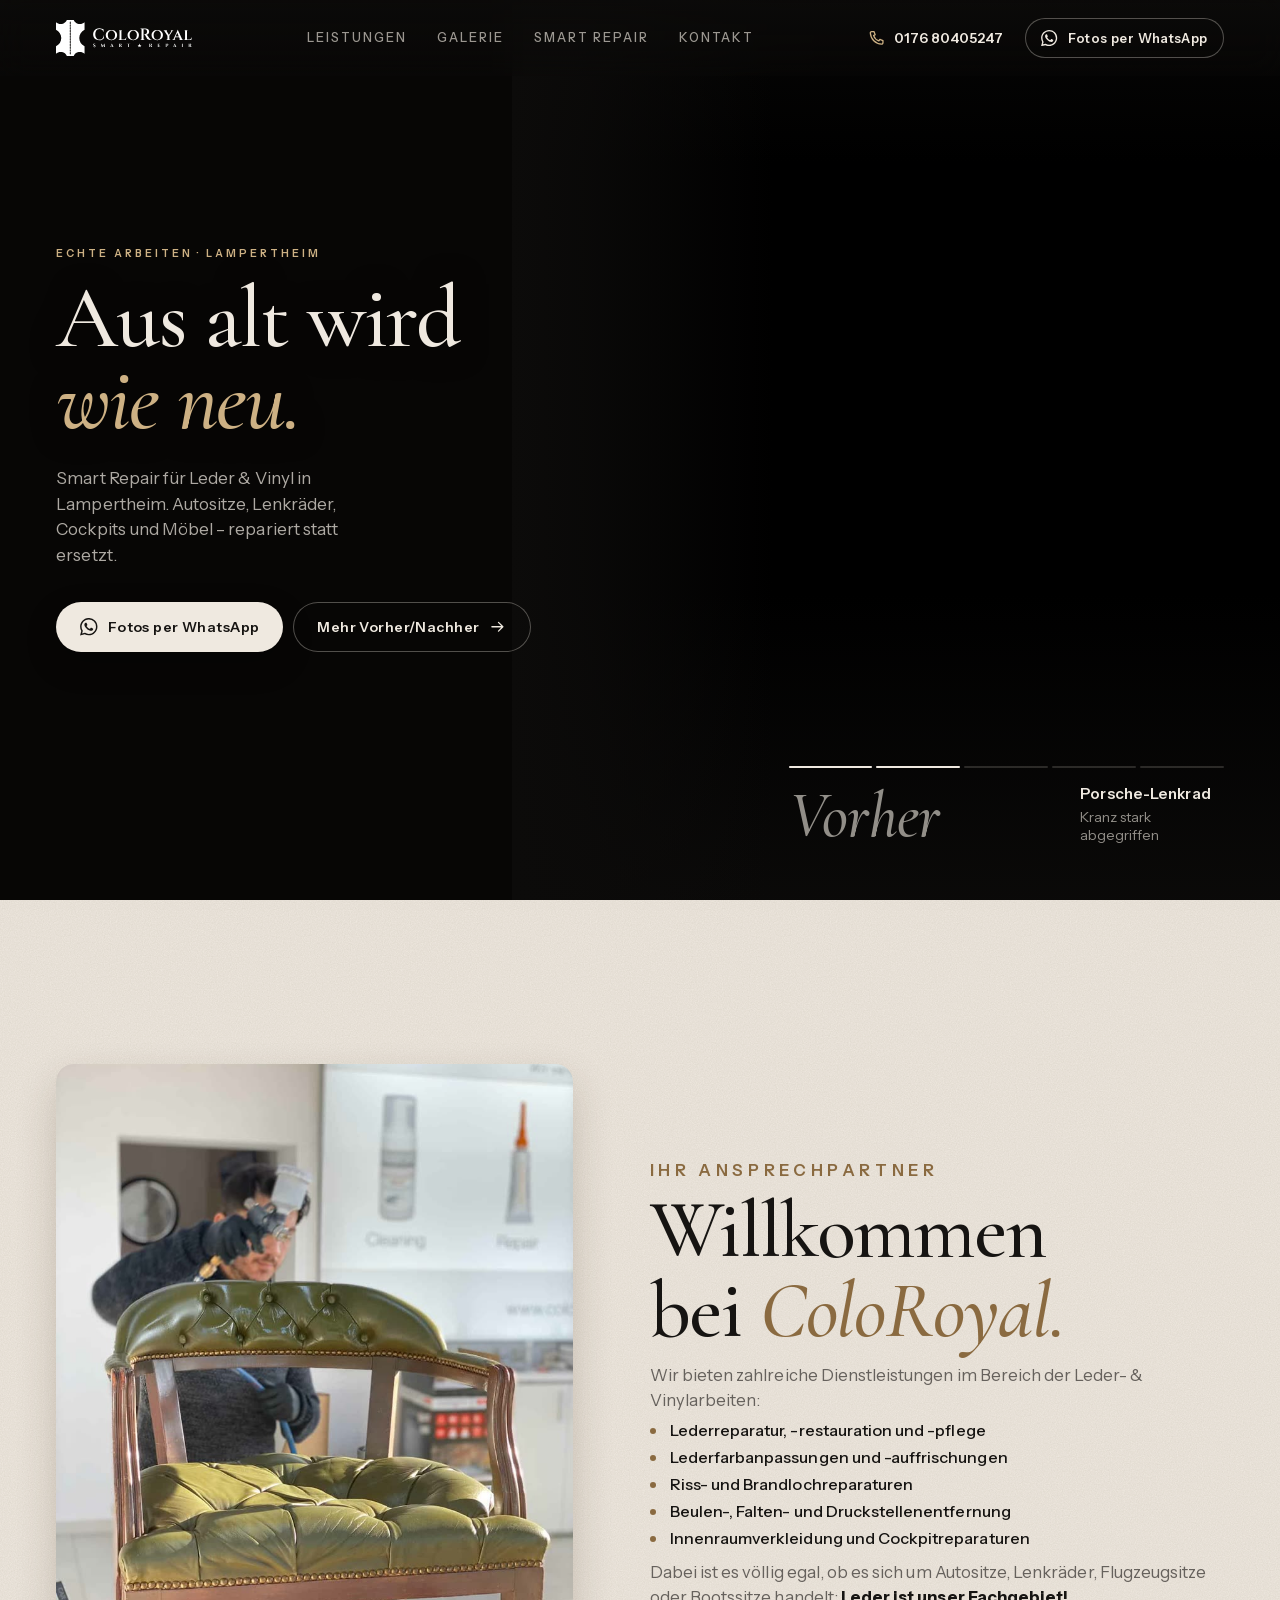
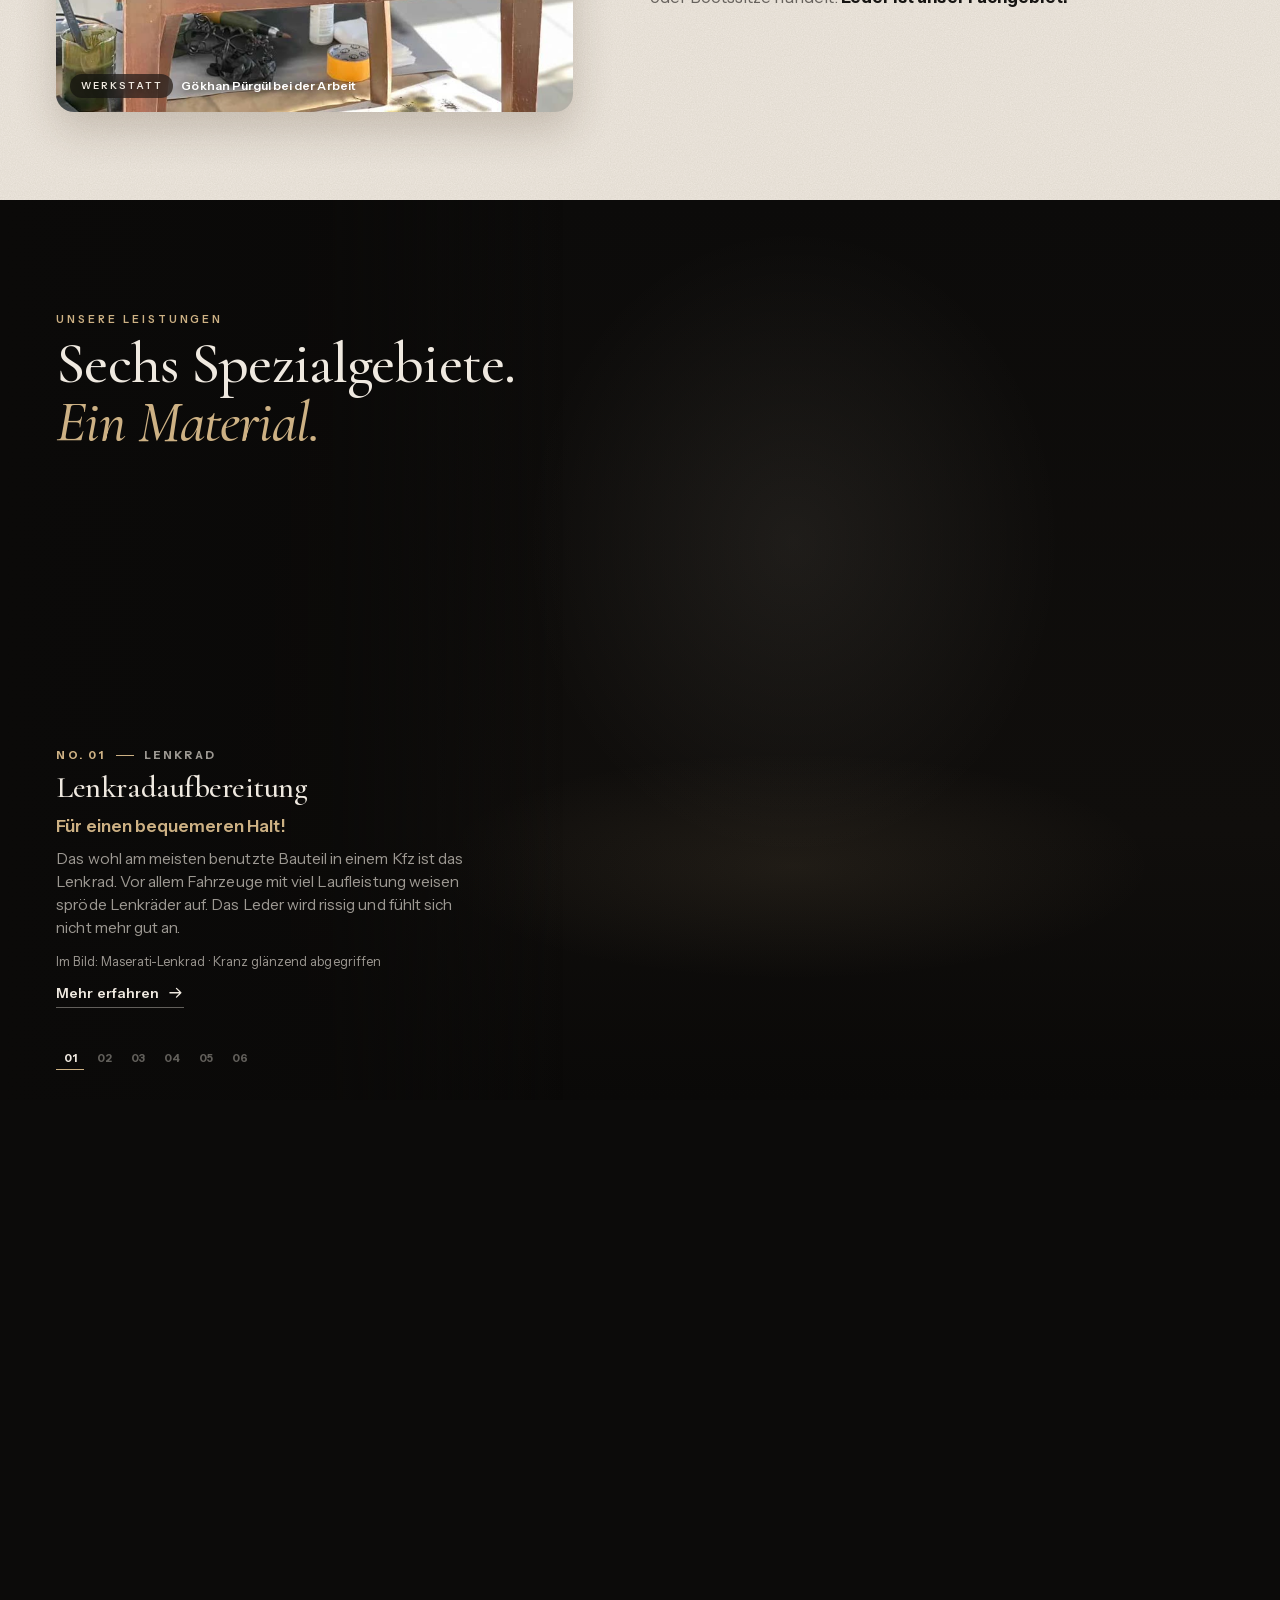
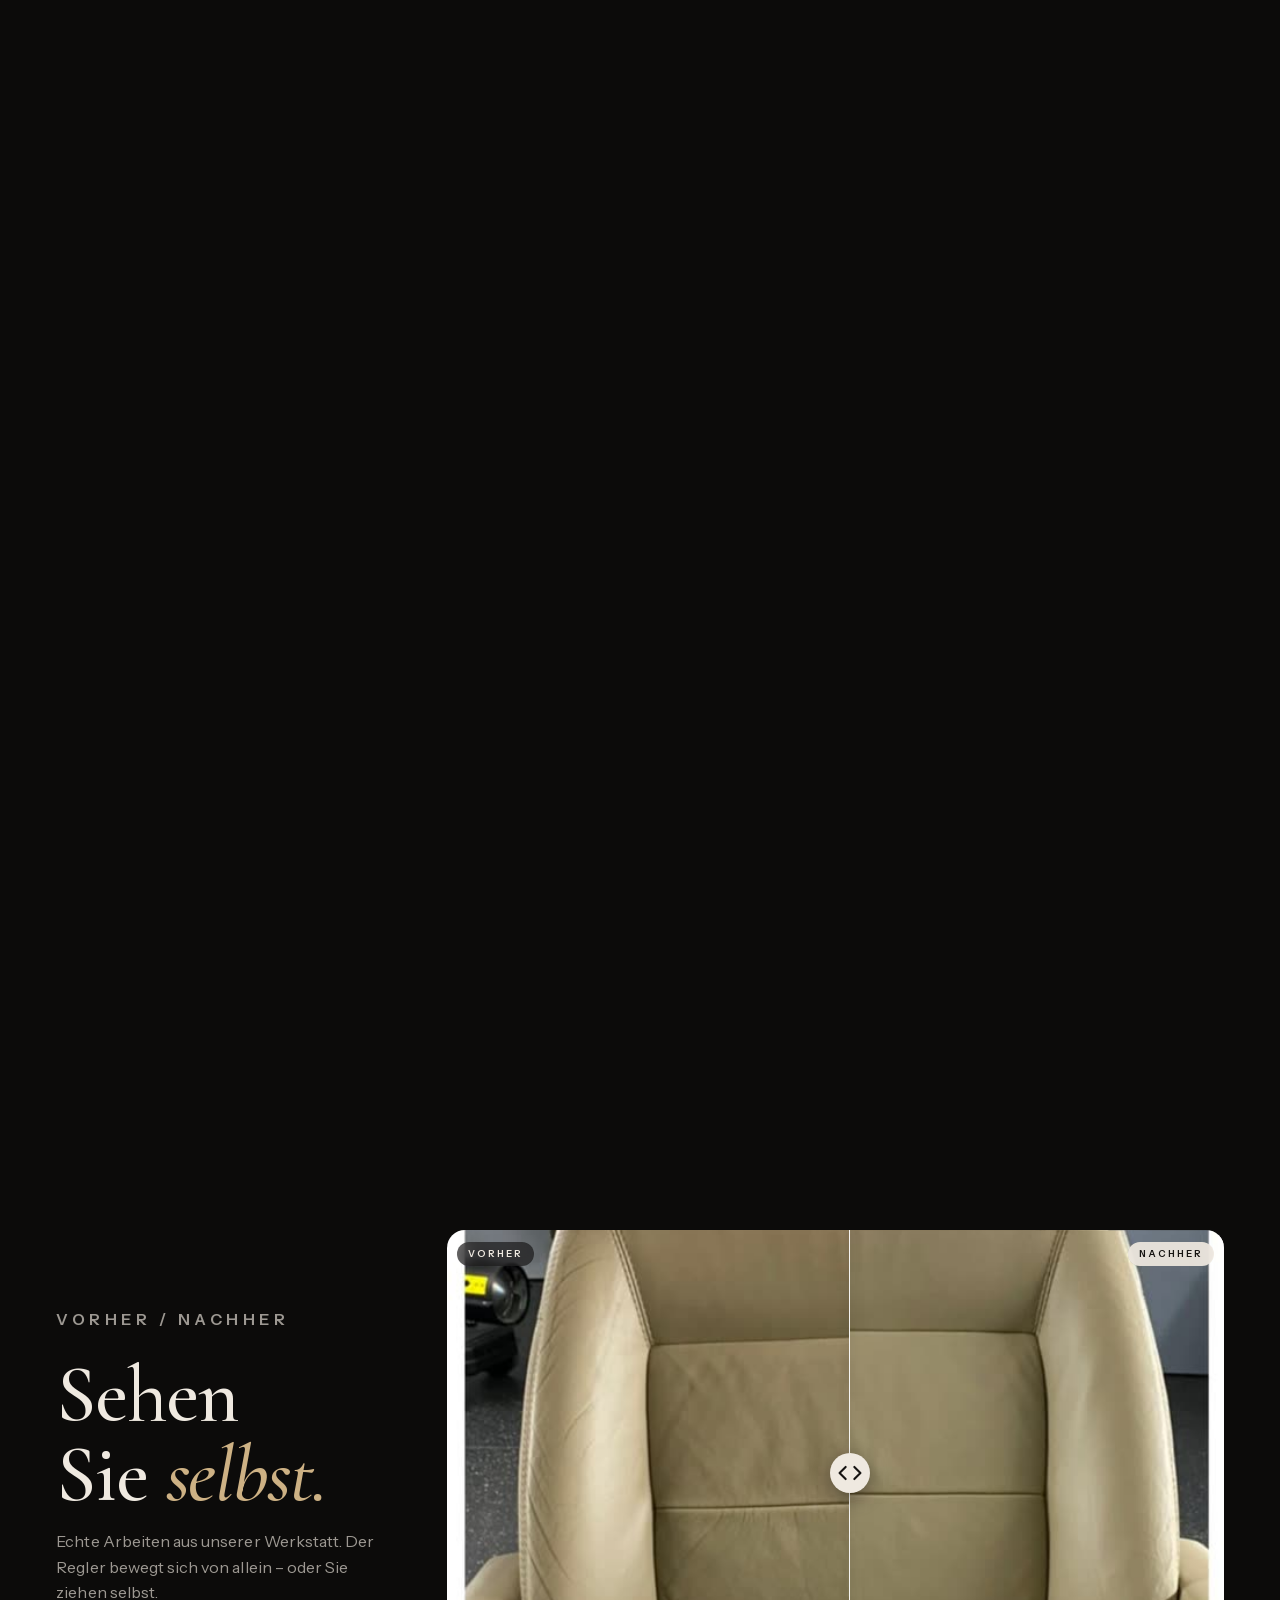
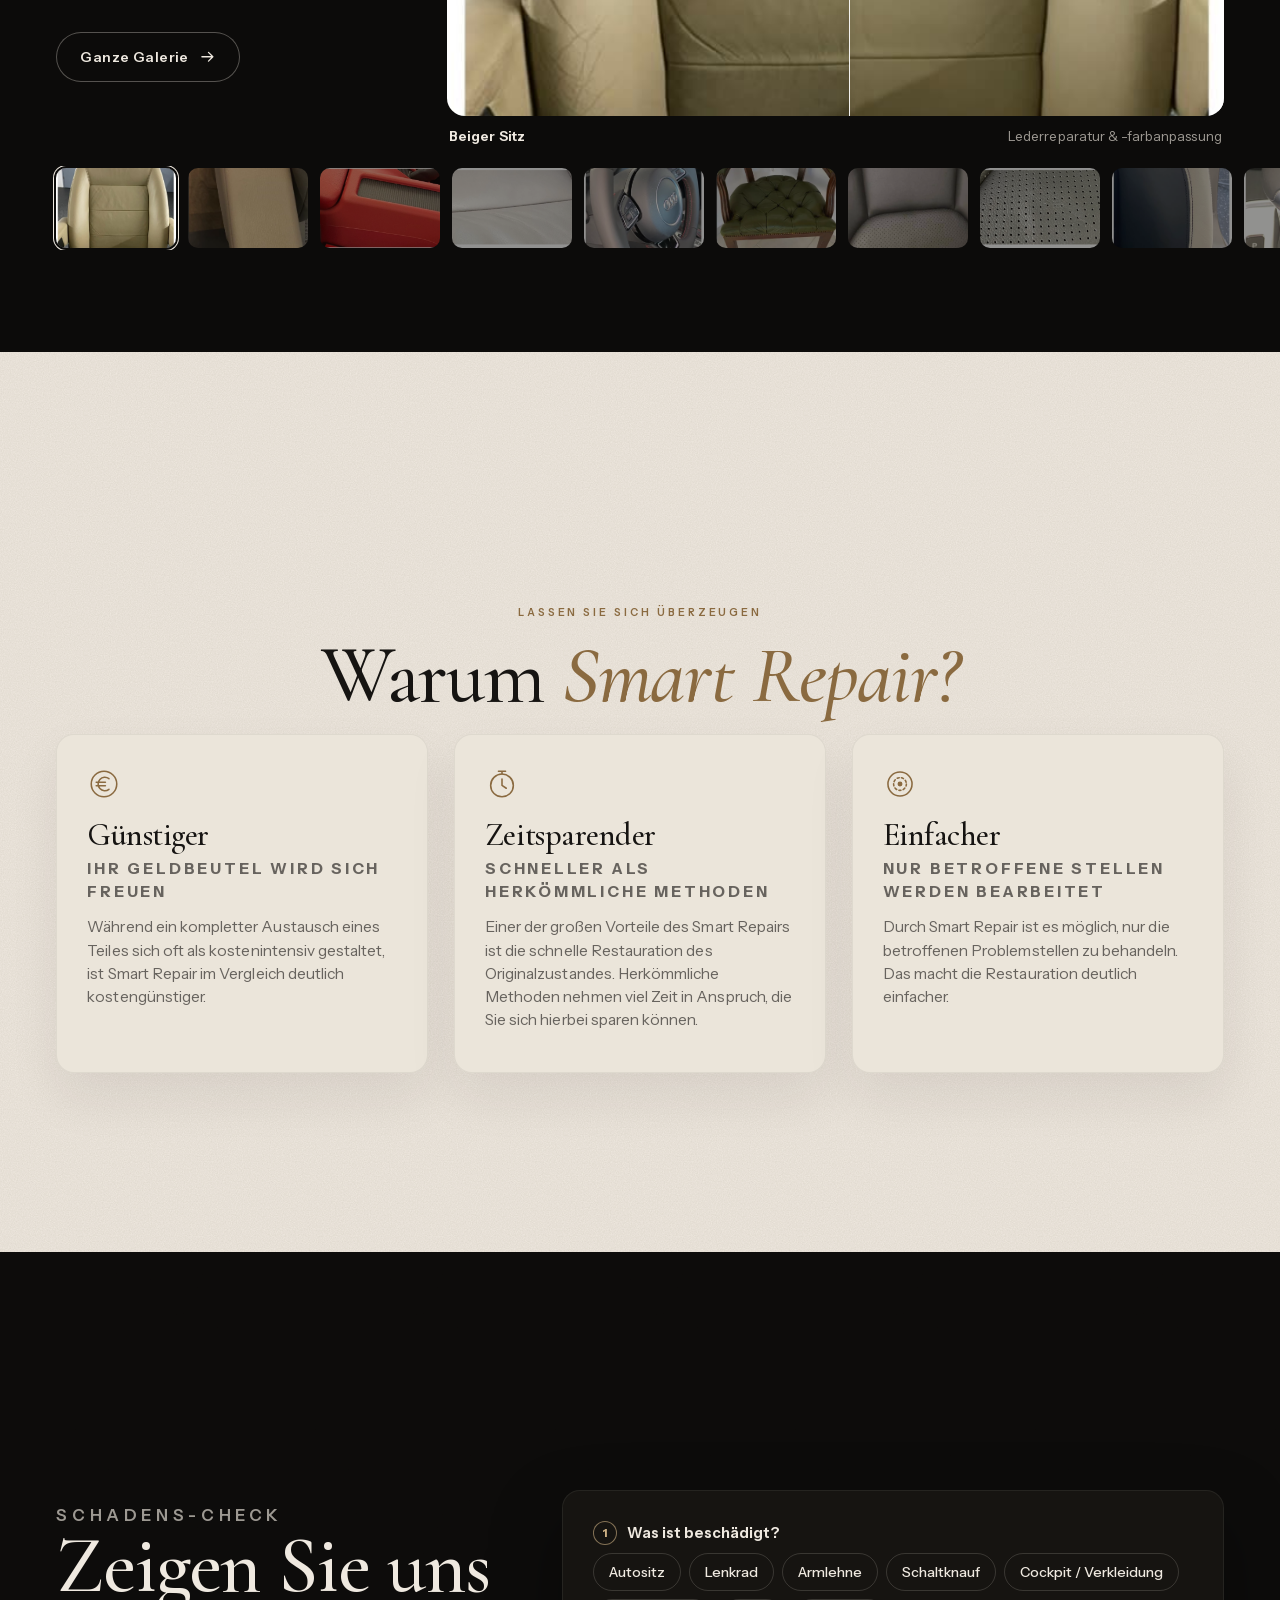
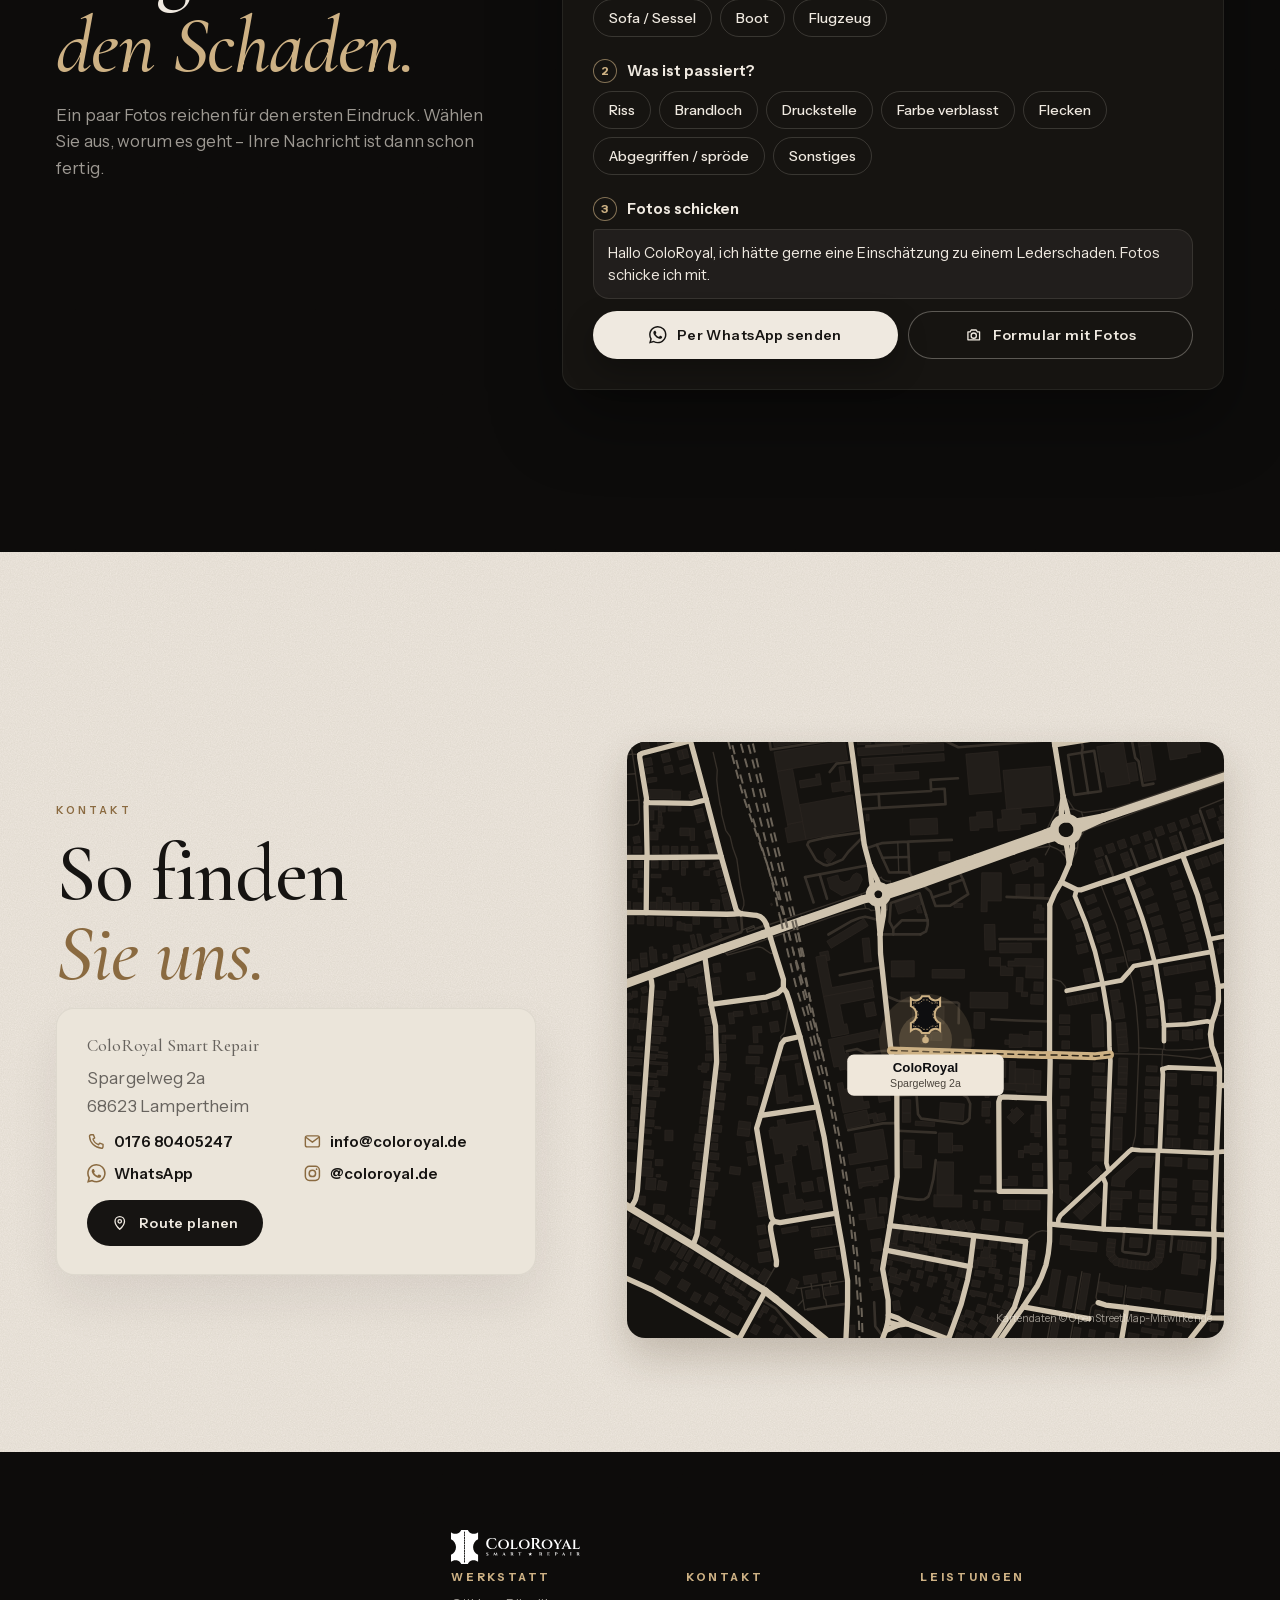
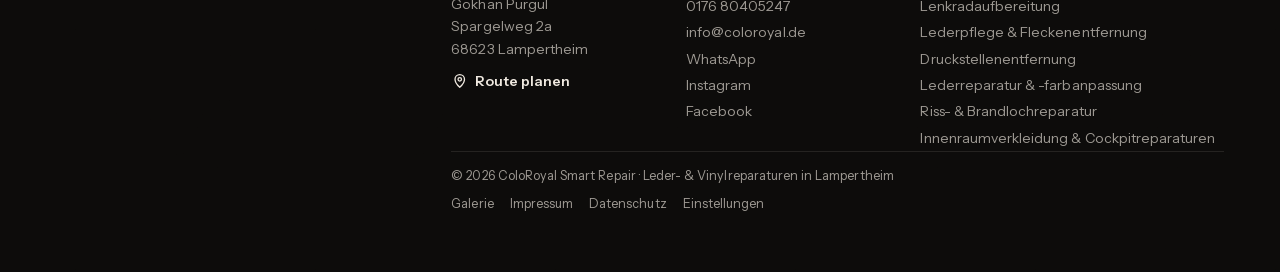
==== commit dd17ae0f: "Vorschau 2026-10-27 14:40" ====
--- a/index.html
+++ b/index.html
@@ -27,17 +27,18 @@
 <body class="s-start" data-base="">
 <a class="sprung" href="#inhalt">Zum Inhalt</a>
 <header class="kopf" id="kopf">
-  <a class="kopf-logo" href="index.html" aria-label="ColoRoyal Smart Repair – zur Startseite"><img src="assets/img/logo/logo-quer-dunkel.svg" alt="ColoRoyal Smart Repair" width="183" height="48"></a>
+  <a class="kopf-logo" href="index.html" aria-label="ColoRoyal Smart Repair – zur Startseite"><img src="assets/img/logo/logo-quer-weiss.svg" alt="ColoRoyal Smart Repair" width="183" height="48"></a>
   <nav class="kopf-nav" aria-label="Hauptmenü"><a href="leistungen.html">Leistungen</a><a href="galerie.html">Galerie</a><a href="index.html#smart-repair">Smart Repair</a><a href="kontakt.html">Kontakt</a></nav>
   <a class="kopf-tel" href="tel:+4917680405247"><svg class="ico" viewBox="0 0 24 24" aria-hidden="true" fill="none" stroke="currentColor" stroke-width="1.8" stroke-linecap="round" stroke-linejoin="round"><path d="M5 3.5h3.2l1.6 4.2-2.1 1.4a11.5 11.5 0 0 0 7.2 7.2l1.4-2.1 4.2 1.6V19a1.8 1.8 0 0 1-1.9 1.8C10.2 20.3 3.7 13.8 3.2 5.4A1.8 1.8 0 0 1 5 3.5z"/></svg><span>0176 80405247</span></a>
-  <a class="knopf knopf-blau knopf-s js-wa" href="https://wa.me/4917680405247?text=Hallo%20ColoRoyal%2C%20ich%20h%C3%A4tte%20gerne%20eine%20Einsch%C3%A4tzung%20zu%20einem%20Lederschaden.%20Fotos%20schicke%20ich%20mit." target="_blank" rel="noopener"><svg class="ico" viewBox="0 0 24 24" aria-hidden="true"><path fill="currentColor" d="M17.47 14.38c-.3-.15-1.76-.87-2.03-.97-.27-.1-.47-.15-.67.15-.2.3-.77.97-.94 1.16-.17.2-.35.22-.64.08-.3-.15-1.26-.46-2.39-1.48-.88-.79-1.48-1.76-1.65-2.06-.17-.3-.02-.46.13-.6.13-.14.3-.35.45-.52.15-.17.2-.3.3-.5.1-.2.05-.37-.03-.52-.07-.15-.67-1.61-.92-2.2-.24-.58-.49-.5-.67-.51h-.57c-.2 0-.52.07-.8.37-.27.3-1.04 1.02-1.04 2.48s1.07 2.88 1.21 3.07c.15.2 2.1 3.2 5.08 4.49.71.31 1.26.49 1.7.63.71.22 1.36.19 1.87.12.57-.09 1.76-.72 2-1.41.25-.7.25-1.29.18-1.41-.08-.13-.27-.2-.57-.35m-5.42 7.4h-.01a9.87 9.87 0 0 1-5.03-1.38l-.36-.21-3.74.98 1-3.65-.24-.37a9.86 9.86 0 0 1-1.51-5.26c0-5.45 4.44-9.88 9.89-9.88 2.64 0 5.12 1.03 6.99 2.9a9.83 9.83 0 0 1 2.89 6.99c0 5.45-4.44 9.88-9.88 9.88m8.41-18.3A11.82 11.82 0 0 0 12.05 0C5.5 0 .16 5.34.16 11.89c0 2.1.55 4.14 1.59 5.95L.06 24l6.3-1.65a11.88 11.88 0 0 0 5.68 1.45h.01c6.55 0 11.89-5.34 11.89-11.89 0-3.18-1.24-6.17-3.48-8.41z"/></svg><span>Fotos per WhatsApp</span></a>
+  <a class="knopf knopf-leder knopf-s js-wa" href="https://wa.me/4917680405247?text=Hallo%20ColoRoyal%2C%20ich%20h%C3%A4tte%20gerne%20eine%20Einsch%C3%A4tzung%20zu%20einem%20Lederschaden.%20Fotos%20schicke%20ich%20mit." target="_blank" rel="noopener"><svg class="ico" viewBox="0 0 24 24" aria-hidden="true"><path fill="currentColor" d="M17.47 14.38c-.3-.15-1.76-.87-2.03-.97-.27-.1-.47-.15-.67.15-.2.3-.77.97-.94 1.16-.17.2-.35.22-.64.08-.3-.15-1.26-.46-2.39-1.48-.88-.79-1.48-1.76-1.65-2.06-.17-.3-.02-.46.13-.6.13-.14.3-.35.45-.52.15-.17.2-.3.3-.5.1-.2.05-.37-.03-.52-.07-.15-.67-1.61-.92-2.2-.24-.58-.49-.5-.67-.51h-.57c-.2 0-.52.07-.8.37-.27.3-1.04 1.02-1.04 2.48s1.07 2.88 1.21 3.07c.15.2 2.1 3.2 5.08 4.49.71.31 1.26.49 1.7.63.71.22 1.36.19 1.87.12.57-.09 1.76-.72 2-1.41.25-.7.25-1.29.18-1.41-.08-.13-.27-.2-.57-.35m-5.42 7.4h-.01a9.87 9.87 0 0 1-5.03-1.38l-.36-.21-3.74.98 1-3.65-.24-.37a9.86 9.86 0 0 1-1.51-5.26c0-5.45 4.44-9.88 9.89-9.88 2.64 0 5.12 1.03 6.99 2.9a9.83 9.83 0 0 1 2.89 6.99c0 5.45-4.44 9.88-9.88 9.88m8.41-18.3A11.82 11.82 0 0 0 12.05 0C5.5 0 .16 5.34.16 11.89c0 2.1.55 4.14 1.59 5.95L.06 24l6.3-1.65a11.88 11.88 0 0 0 5.68 1.45h.01c6.55 0 11.89-5.34 11.89-11.89 0-3.18-1.24-6.17-3.48-8.41z"/></svg><span>Fotos per WhatsApp</span></a>
+  <a class="kopf-wa js-wa" href="https://wa.me/4917680405247?text=Hallo%20ColoRoyal%2C%20ich%20h%C3%A4tte%20gerne%20eine%20Einsch%C3%A4tzung%20zu%20einem%20Lederschaden.%20Fotos%20schicke%20ich%20mit." target="_blank" rel="noopener" aria-label="Fotos per WhatsApp schicken"><svg class="ico" viewBox="0 0 24 24" aria-hidden="true"><path fill="currentColor" d="M17.47 14.38c-.3-.15-1.76-.87-2.03-.97-.27-.1-.47-.15-.67.15-.2.3-.77.97-.94 1.16-.17.2-.35.22-.64.08-.3-.15-1.26-.46-2.39-1.48-.88-.79-1.48-1.76-1.65-2.06-.17-.3-.02-.46.13-.6.13-.14.3-.35.45-.52.15-.17.2-.3.3-.5.1-.2.05-.37-.03-.52-.07-.15-.67-1.61-.92-2.2-.24-.58-.49-.5-.67-.51h-.57c-.2 0-.52.07-.8.37-.27.3-1.04 1.02-1.04 2.48s1.07 2.88 1.21 3.07c.15.2 2.1 3.2 5.08 4.49.71.31 1.26.49 1.7.63.71.22 1.36.19 1.87.12.57-.09 1.76-.72 2-1.41.25-.7.25-1.29.18-1.41-.08-.13-.27-.2-.57-.35m-5.42 7.4h-.01a9.87 9.87 0 0 1-5.03-1.38l-.36-.21-3.74.98 1-3.65-.24-.37a9.86 9.86 0 0 1-1.51-5.26c0-5.45 4.44-9.88 9.89-9.88 2.64 0 5.12 1.03 6.99 2.9a9.83 9.83 0 0 1 2.89 6.99c0 5.45-4.44 9.88-9.88 9.88m8.41-18.3A11.82 11.82 0 0 0 12.05 0C5.5 0 .16 5.34.16 11.89c0 2.1.55 4.14 1.59 5.95L.06 24l6.3-1.65a11.88 11.88 0 0 0 5.68 1.45h.01c6.55 0 11.89-5.34 11.89-11.89 0-3.18-1.24-6.17-3.48-8.41z"/></svg></a>
   <button class="kopf-menue" id="menueKnopf" aria-label="Menü öffnen" aria-expanded="false" aria-controls="menue"><i></i><i></i></button>
 </header>
 <div class="menue" id="menue" hidden>
   <nav class="menue-haupt" aria-label="Menü">
     <a href="index.html">Start</a><a href="leistungen.html">Leistungen</a><a href="galerie.html">Galerie</a><a href="kontakt.html">Kontakt</a>
   </nav>
-  <div class="menue-l"><a href="leistungen/lenkradaufbereitung.html"><i style="--c:#1d1c1e"></i>Lenkradaufbereitung</a><a href="leistungen/lederpflege-fleckenentfernung.html"><i style="--c:#d8c9ae"></i>Lederpflege &amp; Fleckenentfernung</a><a href="leistungen/druckstellenentfernung.html"><i style="--c:#77797c"></i>Druckstellenentfernung</a><a href="leistungen/lederfarbauffrischung-anpassung.html"><i style="--c:#9c5428"></i>Lederreparatur &amp; -farbanpassung</a><a href="leistungen/riss-brandlochreparatur.html"><i style="--c:#5a1a22"></i>Riss- &amp; Brandlochreparatur</a><a href="leistungen/innenraumverkleidung-cockpitreparaturen.html"><i style="--c:#2c6c9e"></i>Innenraumverkleidung &amp; Cockpitreparaturen</a></div>
+  <div class="menue-l"><a href="leistungen/lenkradaufbereitung.html"><i style="--c:#1d1c1e"></i>Lenkradaufbereitung</a><a href="leistungen/lederpflege-fleckenentfernung.html"><i style="--c:#d8c9ae"></i>Lederpflege &amp; Fleckenentfernung</a><a href="leistungen/druckstellenentfernung.html"><i style="--c:#77797c"></i>Druckstellenentfernung</a><a href="leistungen/lederfarbauffrischung-anpassung.html"><i style="--c:#9c5428"></i>Lederreparatur &amp; -farbanpassung</a><a href="leistungen/riss-brandlochreparatur.html"><i style="--c:#5a1a22"></i>Riss- &amp; Brandlochreparatur</a><a href="leistungen/innenraumverkleidung-cockpitreparaturen.html"><i style="--c:#4a3a2c"></i>Innenraumverkleidung &amp; Cockpitreparaturen</a></div>
   <div class="menue-kontakt">
     <a href="tel:+4917680405247"><svg class="ico" viewBox="0 0 24 24" aria-hidden="true" fill="none" stroke="currentColor" stroke-width="1.8" stroke-linecap="round" stroke-linejoin="round"><path d="M5 3.5h3.2l1.6 4.2-2.1 1.4a11.5 11.5 0 0 0 7.2 7.2l1.4-2.1 4.2 1.6V19a1.8 1.8 0 0 1-1.9 1.8C10.2 20.3 3.7 13.8 3.2 5.4A1.8 1.8 0 0 1 5 3.5z"/></svg> 0176 80405247</a>
     <a href="mailto:info@coloroyal.de"><svg class="ico" viewBox="0 0 24 24" aria-hidden="true" fill="none" stroke="currentColor" stroke-width="1.8" stroke-linecap="round" stroke-linejoin="round"><rect x="3" y="5" width="18" height="14" rx="2.5"/><path d="m4 7 8 6 8-6"/></svg> info@coloroyal.de</a>
@@ -54,7 +55,7 @@
   <div class="held-text">
     <p class="kicker">Echte Arbeiten · Lampertheim</p>
     <h1 class="disp held-titel">Aus alt wird <em>wie neu.</em></h1>
-    <p class="held-sub">Smart Repair für Leder &amp; Vinyl: Autositze, Lenkräder, Cockpits und Möbel – repariert statt ersetzt.</p>
+    <p class="held-sub">Smart Repair für Leder &amp; Vinyl in Lampertheim. Autositze, Lenkräder, Cockpits und Möbel – repariert statt ersetzt.</p>
     <div class="knoepfe">
       <a class="knopf knopf-blau js-wa" href="https://wa.me/4917680405247?text=Hallo%20ColoRoyal%2C%20ich%20h%C3%A4tte%20gerne%20eine%20Einsch%C3%A4tzung%20zu%20einem%20Lederschaden.%20Fotos%20schicke%20ich%20mit." target="_blank" rel="noopener"><svg class="ico" viewBox="0 0 24 24" aria-hidden="true"><path fill="currentColor" d="M17.47 14.38c-.3-.15-1.76-.87-2.03-.97-.27-.1-.47-.15-.67.15-.2.3-.77.97-.94 1.16-.17.2-.35.22-.64.08-.3-.15-1.26-.46-2.39-1.48-.88-.79-1.48-1.76-1.65-2.06-.17-.3-.02-.46.13-.6.13-.14.3-.35.45-.52.15-.17.2-.3.3-.5.1-.2.05-.37-.03-.52-.07-.15-.67-1.61-.92-2.2-.24-.58-.49-.5-.67-.51h-.57c-.2 0-.52.07-.8.37-.27.3-1.04 1.02-1.04 2.48s1.07 2.88 1.21 3.07c.15.2 2.1 3.2 5.08 4.49.71.31 1.26.49 1.7.63.71.22 1.36.19 1.87.12.57-.09 1.76-.72 2-1.41.25-.7.25-1.29.18-1.41-.08-.13-.27-.2-.57-.35m-5.42 7.4h-.01a9.87 9.87 0 0 1-5.03-1.38l-.36-.21-3.74.98 1-3.65-.24-.37a9.86 9.86 0 0 1-1.51-5.26c0-5.45 4.44-9.88 9.89-9.88 2.64 0 5.12 1.03 6.99 2.9a9.83 9.83 0 0 1 2.89 6.99c0 5.45-4.44 9.88-9.88 9.88m8.41-18.3A11.82 11.82 0 0 0 12.05 0C5.5 0 .16 5.34.16 11.89c0 2.1.55 4.14 1.59 5.95L.06 24l6.3-1.65a11.88 11.88 0 0 0 5.68 1.45h.01c6.55 0 11.89-5.34 11.89-11.89 0-3.18-1.24-6.17-3.48-8.41z"/></svg><span>Fotos per WhatsApp</span></a>
       <a class="knopf knopf-leder" href="#vorher-nachher"><span>Mehr Vorher/Nachher</span><svg class="ico pfeil" viewBox="0 0 24 24" aria-hidden="true" fill="none" stroke="currentColor" stroke-width="1.8" stroke-linecap="round" stroke-linejoin="round"><path d="M4 12h15M13 6l6 6-6 6"/></svg></a>
@@ -62,11 +63,11 @@
   </div>
   <div class="film-ui" id="filmUi">
     <div class="film-seg" id="filmSeg"></div>
-    <p class="film-zeile"><span id="filmNr">01 / 05</span><span id="filmTitel">Cognac-Sitz</span></p>
-    <p class="film-status" id="filmStatus" data-s="vorher" aria-live="polite"><b class="sv">Vorher</b><b class="sn">Nachher</b></p>
-    <p class="film-schaden" id="filmSchaden">Tiefe Kratzer und Abrieb</p>
-  </div>
-  <div class="band" aria-label="Einsatzbereiche: Automobil, Oldtimer, Möbel, Boote, Flugzeuge"><div class="band-lauf"><span>Automobil</span><svg class="haut" viewBox="0 0 100 126" aria-hidden="true"><path d="M38 0H62C65.1 7 71.4 12.1 79 13.7C86.5 15.3 94.3 13.2 100 8V34C88.7 39.3 81.5 50.6 81.5 63C81.5 75.4 88.7 86.7 100 92V118C94.3 112.9 86.5 110.7 79 112.3C71.4 113.9 65.1 119 62 126H38C34.9 119 28.6 113.9 21 112.3C13.5 110.7 5.7 112.9 0 118V92C11.3 86.7 18.5 75.4 18.5 63C18.5 50.6 11.3 39.3 0 34V8C5.7 13.2 13.5 15.3 21 13.7C28.6 12.1 34.9 7 38 0Z"/></svg><span>Oldtimer</span><svg class="haut" viewBox="0 0 100 126" aria-hidden="true"><path d="M38 0H62C65.1 7 71.4 12.1 79 13.7C86.5 15.3 94.3 13.2 100 8V34C88.7 39.3 81.5 50.6 81.5 63C81.5 75.4 88.7 86.7 100 92V118C94.3 112.9 86.5 110.7 79 112.3C71.4 113.9 65.1 119 62 126H38C34.9 119 28.6 113.9 21 112.3C13.5 110.7 5.7 112.9 0 118V92C11.3 86.7 18.5 75.4 18.5 63C18.5 50.6 11.3 39.3 0 34V8C5.7 13.2 13.5 15.3 21 13.7C28.6 12.1 34.9 7 38 0Z"/></svg><span>Möbel</span><svg class="haut" viewBox="0 0 100 126" aria-hidden="true"><path d="M38 0H62C65.1 7 71.4 12.1 79 13.7C86.5 15.3 94.3 13.2 100 8V34C88.7 39.3 81.5 50.6 81.5 63C81.5 75.4 88.7 86.7 100 92V118C94.3 112.9 86.5 110.7 79 112.3C71.4 113.9 65.1 119 62 126H38C34.9 119 28.6 113.9 21 112.3C13.5 110.7 5.7 112.9 0 118V92C11.3 86.7 18.5 75.4 18.5 63C18.5 50.6 11.3 39.3 0 34V8C5.7 13.2 13.5 15.3 21 13.7C28.6 12.1 34.9 7 38 0Z"/></svg><span>Boote</span><svg class="haut" viewBox="0 0 100 126" aria-hidden="true"><path d="M38 0H62C65.1 7 71.4 12.1 79 13.7C86.5 15.3 94.3 13.2 100 8V34C88.7 39.3 81.5 50.6 81.5 63C81.5 75.4 88.7 86.7 100 92V118C94.3 112.9 86.5 110.7 79 112.3C71.4 113.9 65.1 119 62 126H38C34.9 119 28.6 113.9 21 112.3C13.5 110.7 5.7 112.9 0 118V92C11.3 86.7 18.5 75.4 18.5 63C18.5 50.6 11.3 39.3 0 34V8C5.7 13.2 13.5 15.3 21 13.7C28.6 12.1 34.9 7 38 0Z"/></svg><span>Flugzeuge</span><svg class="haut" viewBox="0 0 100 126" aria-hidden="true"><path d="M38 0H62C65.1 7 71.4 12.1 79 13.7C86.5 15.3 94.3 13.2 100 8V34C88.7 39.3 81.5 50.6 81.5 63C81.5 75.4 88.7 86.7 100 92V118C94.3 112.9 86.5 110.7 79 112.3C71.4 113.9 65.1 119 62 126H38C34.9 119 28.6 113.9 21 112.3C13.5 110.7 5.7 112.9 0 118V92C11.3 86.7 18.5 75.4 18.5 63C18.5 50.6 11.3 39.3 0 34V8C5.7 13.2 13.5 15.3 21 13.7C28.6 12.1 34.9 7 38 0Z"/></svg><span>Automobil</span><svg class="haut" viewBox="0 0 100 126" aria-hidden="true"><path d="M38 0H62C65.1 7 71.4 12.1 79 13.7C86.5 15.3 94.3 13.2 100 8V34C88.7 39.3 81.5 50.6 81.5 63C81.5 75.4 88.7 86.7 100 92V118C94.3 112.9 86.5 110.7 79 112.3C71.4 113.9 65.1 119 62 126H38C34.9 119 28.6 113.9 21 112.3C13.5 110.7 5.7 112.9 0 118V92C11.3 86.7 18.5 75.4 18.5 63C18.5 50.6 11.3 39.3 0 34V8C5.7 13.2 13.5 15.3 21 13.7C28.6 12.1 34.9 7 38 0Z"/></svg><span>Oldtimer</span><svg class="haut" viewBox="0 0 100 126" aria-hidden="true"><path d="M38 0H62C65.1 7 71.4 12.1 79 13.7C86.5 15.3 94.3 13.2 100 8V34C88.7 39.3 81.5 50.6 81.5 63C81.5 75.4 88.7 86.7 100 92V118C94.3 112.9 86.5 110.7 79 112.3C71.4 113.9 65.1 119 62 126H38C34.9 119 28.6 113.9 21 112.3C13.5 110.7 5.7 112.9 0 118V92C11.3 86.7 18.5 75.4 18.5 63C18.5 50.6 11.3 39.3 0 34V8C5.7 13.2 13.5 15.3 21 13.7C28.6 12.1 34.9 7 38 0Z"/></svg><span>Möbel</span><svg class="haut" viewBox="0 0 100 126" aria-hidden="true"><path d="M38 0H62C65.1 7 71.4 12.1 79 13.7C86.5 15.3 94.3 13.2 100 8V34C88.7 39.3 81.5 50.6 81.5 63C81.5 75.4 88.7 86.7 100 92V118C94.3 112.9 86.5 110.7 79 112.3C71.4 113.9 65.1 119 62 126H38C34.9 119 28.6 113.9 21 112.3C13.5 110.7 5.7 112.9 0 118V92C11.3 86.7 18.5 75.4 18.5 63C18.5 50.6 11.3 39.3 0 34V8C5.7 13.2 13.5 15.3 21 13.7C28.6 12.1 34.9 7 38 0Z"/></svg><span>Boote</span><svg class="haut" viewBox="0 0 100 126" aria-hidden="true"><path d="M38 0H62C65.1 7 71.4 12.1 79 13.7C86.5 15.3 94.3 13.2 100 8V34C88.7 39.3 81.5 50.6 81.5 63C81.5 75.4 88.7 86.7 100 92V118C94.3 112.9 86.5 110.7 79 112.3C71.4 113.9 65.1 119 62 126H38C34.9 119 28.6 113.9 21 112.3C13.5 110.7 5.7 112.9 0 118V92C11.3 86.7 18.5 75.4 18.5 63C18.5 50.6 11.3 39.3 0 34V8C5.7 13.2 13.5 15.3 21 13.7C28.6 12.1 34.9 7 38 0Z"/></svg><span>Flugzeuge</span><svg class="haut" viewBox="0 0 100 126" aria-hidden="true"><path d="M38 0H62C65.1 7 71.4 12.1 79 13.7C86.5 15.3 94.3 13.2 100 8V34C88.7 39.3 81.5 50.6 81.5 63C81.5 75.4 88.7 86.7 100 92V118C94.3 112.9 86.5 110.7 79 112.3C71.4 113.9 65.1 119 62 126H38C34.9 119 28.6 113.9 21 112.3C13.5 110.7 5.7 112.9 0 118V92C11.3 86.7 18.5 75.4 18.5 63C18.5 50.6 11.3 39.3 0 34V8C5.7 13.2 13.5 15.3 21 13.7C28.6 12.1 34.9 7 38 0Z"/></svg></div></div>
+    <div class="film-info">
+      <p class="film-status" id="filmStatus" data-s="vorher" aria-live="polite"><b class="sv">Vorher</b><b class="sn">Nachher</b></p>
+      <p class="film-text"><span id="filmTitel">Cognac-Sitz</span><span id="filmSchaden">Tiefe Kratzer und Abrieb</span></p>
+    </div>
+  </div>
 </section>
 
 <section class="willkommen hell scr">
@@ -75,7 +76,7 @@
     <figcaption><span class="anh">Werkstatt</span> Gökhan Pürgül bei der Arbeit</figcaption>
   </figure>
   <div class="w-text">
-    <p class="kicker">Ihr Ansprechpartner für Leder</p>
+    <p class="kicker">Ihr Ansprechpartner</p>
     <h2 class="disp">Willkommen bei <em>ColoRoyal.</em></h2>
     <p>Wir bieten zahlreiche Dienstleistungen im Bereich der Leder- &amp; Vinylarbeiten:</p>
     <ul class="stiche">
@@ -139,7 +140,7 @@
           <p class="kk-bsp">Im Bild: Sportsitz · Leder seitlich aufgerissen</p>
           <a class="kk-mehr" href="leistungen/riss-brandlochreparatur.html"><span>Mehr erfahren</span><svg class="ico pfeil" viewBox="0 0 24 24" aria-hidden="true" fill="none" stroke="currentColor" stroke-width="1.8" stroke-linecap="round" stroke-linejoin="round"><path d="M4 12h15M13 6l6 6-6 6"/></svg></a>
         </article>
-        <article class="kk" data-i="5" style="--c:#2c6c9e">
+        <article class="kk" data-i="5" style="--c:#4a3a2c">
           <p class="kk-nr"><span>No. 06</span><i></i>Cockpit</p>
           <h3 class="disp">Innenraum­verkleidung &amp; Cockpit­reparaturen</h3>
           <p class="kk-claim">Instandsetzung Ihres Cockpits!</p>
@@ -180,15 +181,12 @@
   <div class="gruende wisch"><article class="grund genaeht-hell">
         <div class="grund-ico"><svg class="ico" viewBox="0 0 48 48" aria-hidden="true" fill="none" stroke="currentColor" stroke-width="2.2" stroke-linecap="round" stroke-linejoin="round"><circle cx="24" cy="24" r="18"/><path d="M31 16.5a9.5 9.5 0 1 0 0 15M13 21.5h13M13 26.5h13"/></svg></div>
         <h3 class="disp">Günstiger</h3><p class="grund-sub">Ihr Geldbeutel wird sich freuen</p><p>Während ein kompletter Austausch eines Teiles sich oft als kostenintensiv gestaltet, ist Smart Repair im Vergleich deutlich kostengünstiger.</p>
-        <div class="grund-vgl"><span>Austausch: oft kostenintensiv</span><span class="neu">Smart Repair: deutlich günstiger</span></div>
       </article><article class="grund genaeht-hell">
         <div class="grund-ico"><svg class="ico" viewBox="0 0 48 48" aria-hidden="true" fill="none" stroke="currentColor" stroke-width="2.2" stroke-linecap="round" stroke-linejoin="round"><circle cx="24" cy="26" r="16"/><path d="M24 17v9l6 4M19 6h10M24 6v4"/></svg></div>
         <h3 class="disp">Zeitsparender</h3><p class="grund-sub">Schneller als herkömmliche Methoden</p><p>Einer der großen Vorteile des Smart Repairs ist die schnelle Restauration des Originalzustandes. Herkömmliche Methoden nehmen viel Zeit in Anspruch, die Sie sich hierbei sparen können.</p>
-        <div class="grund-vgl"><span>Herkömmlich: viel Zeit</span><span class="neu">Smart Repair: schnell zurück zum Original</span></div>
       </article><article class="grund genaeht-hell">
         <div class="grund-ico"><svg class="ico" viewBox="0 0 48 48" aria-hidden="true" fill="none" stroke="currentColor" stroke-width="2.2" stroke-linecap="round" stroke-linejoin="round"><circle cx="24" cy="24" r="17"/><circle cx="24" cy="24" r="9" stroke-dasharray="3 3.2"/><circle cx="24" cy="24" r="2.4" fill="currentColor"/></svg></div>
         <h3 class="disp">Einfacher</h3><p class="grund-sub">Nur betroffene Stellen werden bearbeitet</p><p>Durch Smart Repair ist es möglich, nur die betroffenen Problemstellen zu behandeln. Das macht die Restauration deutlich einfacher.</p>
-        <div class="grund-vgl"><span>Austausch: das ganze Teil</span><span class="neu">Smart Repair: nur die Schadstelle</span></div>
       </article></div>
 </section>
 
@@ -233,9 +231,9 @@
 
 </main>
 <footer class="fuss dunkel korn" id="fuss">
-  <div class="fuss-patch" aria-hidden="true"><canvas id="patch3d"></canvas><img class="patch-ersatz" src="assets/img/logo/zeichen-dunkel.svg" alt=""></div>
+  <div class="fuss-patch" aria-hidden="true"><canvas id="patch3d"></canvas><img class="patch-ersatz" src="assets/img/logo/zeichen-weiss.svg" alt=""></div>
   <div class="fuss-inhalt">
-    <img class="fuss-logo" src="assets/img/logo/logo-quer-dunkel.svg" alt="ColoRoyal Smart Repair" width="230" height="61" loading="lazy">
+    <img class="fuss-logo" src="assets/img/logo/logo-quer-weiss.svg" alt="ColoRoyal Smart Repair" width="230" height="61" loading="lazy">
     <div class="fuss-spalten">
       <div><h3>Werkstatt</h3><p>Gökhan Pürgül<br>Spargelweg 2a<br>68623 Lampertheim</p><a class="fuss-route" href="https://www.google.com/maps/dir/?api=1&destination=Spargelweg+2a%2C+68623+Lampertheim" target="_blank" rel="noopener"><svg class="ico" viewBox="0 0 24 24" aria-hidden="true" fill="none" stroke="currentColor" stroke-width="1.8" stroke-linecap="round" stroke-linejoin="round"><path d="M12 21s-6.5-5.6-6.5-11a6.5 6.5 0 0 1 13 0c0 5.4-6.5 11-6.5 11z"/><circle cx="12" cy="10" r="2.4"/></svg> Route planen</a></div>
       <div><h3>Kontakt</h3><a href="tel:+4917680405247">0176 80405247</a><a href="mailto:info@coloroyal.de">info@coloroyal.de</a><a class="js-wa" href="https://wa.me/4917680405247?text=Hallo%20ColoRoyal%2C%20ich%20h%C3%A4tte%20gerne%20eine%20Einsch%C3%A4tzung%20zu%20einem%20Lederschaden.%20Fotos%20schicke%20ich%20mit." target="_blank" rel="noopener">WhatsApp</a><a href="https://instagram.com/coloroyal.de" target="_blank" rel="noopener">Instagram</a><a href="https://www.facebook.com/coloroyal/" target="_blank" rel="noopener">Facebook</a></div>
@@ -244,11 +242,6 @@
     <div class="fuss-unten"><span>© 2026 ColoRoyal Smart Repair · Leder- &amp; Vinylreparaturen in Lampertheim</span><span><a href="galerie.html">Galerie</a><a href="impressum.html">Impressum</a><a href="datenschutz.html">Datenschutz</a><a href="einstellungen/" rel="nofollow">Einstellungen</a></span></div>
   </div>
 </footer>
-<nav class="leiste" aria-label="Schnellkontakt">
-  <a href="tel:+4917680405247"><svg class="ico" viewBox="0 0 24 24" aria-hidden="true" fill="none" stroke="currentColor" stroke-width="1.8" stroke-linecap="round" stroke-linejoin="round"><path d="M5 3.5h3.2l1.6 4.2-2.1 1.4a11.5 11.5 0 0 0 7.2 7.2l1.4-2.1 4.2 1.6V19a1.8 1.8 0 0 1-1.9 1.8C10.2 20.3 3.7 13.8 3.2 5.4A1.8 1.8 0 0 1 5 3.5z"/></svg><span>Anrufen</span></a>
-  <a class="l-wa js-wa" href="https://wa.me/4917680405247?text=Hallo%20ColoRoyal%2C%20ich%20h%C3%A4tte%20gerne%20eine%20Einsch%C3%A4tzung%20zu%20einem%20Lederschaden.%20Fotos%20schicke%20ich%20mit." target="_blank" rel="noopener"><svg class="ico" viewBox="0 0 24 24" aria-hidden="true"><path fill="currentColor" d="M17.47 14.38c-.3-.15-1.76-.87-2.03-.97-.27-.1-.47-.15-.67.15-.2.3-.77.97-.94 1.16-.17.2-.35.22-.64.08-.3-.15-1.26-.46-2.39-1.48-.88-.79-1.48-1.76-1.65-2.06-.17-.3-.02-.46.13-.6.13-.14.3-.35.45-.52.15-.17.2-.3.3-.5.1-.2.05-.37-.03-.52-.07-.15-.67-1.61-.92-2.2-.24-.58-.49-.5-.67-.51h-.57c-.2 0-.52.07-.8.37-.27.3-1.04 1.02-1.04 2.48s1.07 2.88 1.21 3.07c.15.2 2.1 3.2 5.08 4.49.71.31 1.26.49 1.7.63.71.22 1.36.19 1.87.12.57-.09 1.76-.72 2-1.41.25-.7.25-1.29.18-1.41-.08-.13-.27-.2-.57-.35m-5.42 7.4h-.01a9.87 9.87 0 0 1-5.03-1.38l-.36-.21-3.74.98 1-3.65-.24-.37a9.86 9.86 0 0 1-1.51-5.26c0-5.45 4.44-9.88 9.89-9.88 2.64 0 5.12 1.03 6.99 2.9a9.83 9.83 0 0 1 2.89 6.99c0 5.45-4.44 9.88-9.88 9.88m8.41-18.3A11.82 11.82 0 0 0 12.05 0C5.5 0 .16 5.34.16 11.89c0 2.1.55 4.14 1.59 5.95L.06 24l6.3-1.65a11.88 11.88 0 0 0 5.68 1.45h.01c6.55 0 11.89-5.34 11.89-11.89 0-3.18-1.24-6.17-3.48-8.41z"/></svg><span>Fotos per WhatsApp</span></a>
-  <a href="kontakt.html"><svg class="ico" viewBox="0 0 24 24" aria-hidden="true" fill="none" stroke="currentColor" stroke-width="1.8" stroke-linecap="round" stroke-linejoin="round"><rect x="3" y="5" width="18" height="14" rx="2.5"/><path d="m4 7 8 6 8-6"/></svg><span>Anfrage</span></a>
-</nav>
 <script type="module" src="assets/js/site.js"></script>
 <script type="module" src="assets/js/film.js"></script>
 <script type="module" src="assets/js/karussell.js"></script>
--- a/assets/fonts/fonts.css
+++ b/assets/fonts/fonts.css
@@ -1,48 +1,50 @@
 @font-face {
-  font-family: 'Albert Sans';
+  font-family: 'Cormorant Garamond';
   font-style: italic;
-  font-weight: 400 600;
+  font-weight: 400 700;
   font-display: swap;
-  src: url(AlbertSans-italic-latin-ext.woff2) format('woff2');
+  src: url(CormorantGaramond-italic-latin-ext.woff2) format('woff2');
   unicode-range: U+0100-02BA, U+02BD-02C5, U+02C7-02CC, U+02CE-02D7, U+02DD-02FF, U+0304, U+0308, U+0329, U+1D00-1DBF, U+1E00-1E9F, U+1EF2-1EFF, U+2020, U+20A0-20AB, U+20AD-20C4, U+2113, U+2C60-2C7F, U+A720-A7FF;
 }
 @font-face {
-  font-family: 'Albert Sans';
+  font-family: 'Cormorant Garamond';
   font-style: italic;
-  font-weight: 400 600;
+  font-weight: 400 700;
   font-display: swap;
-  src: url(AlbertSans-italic-latin.woff2) format('woff2');
+  src: url(CormorantGaramond-italic-latin.woff2) format('woff2');
   unicode-range: U+0000-00FF, U+0131, U+0152-0153, U+02BB-02BC, U+02C6, U+02DA, U+02DC, U+0304, U+0308, U+0329, U+2000-206F, U+20AC, U+2122, U+2191, U+2193, U+2212, U+2215, U+FEFF, U+FFFD;
 }
 @font-face {
-  font-family: 'Albert Sans';
+  font-family: 'Cormorant Garamond';
   font-style: normal;
-  font-weight: 300 800;
+  font-weight: 400 700;
   font-display: swap;
-  src: url(AlbertSans-normal-latin-ext.woff2) format('woff2');
+  src: url(CormorantGaramond-normal-latin-ext.woff2) format('woff2');
   unicode-range: U+0100-02BA, U+02BD-02C5, U+02C7-02CC, U+02CE-02D7, U+02DD-02FF, U+0304, U+0308, U+0329, U+1D00-1DBF, U+1E00-1E9F, U+1EF2-1EFF, U+2020, U+20A0-20AB, U+20AD-20C4, U+2113, U+2C60-2C7F, U+A720-A7FF;
 }
 @font-face {
-  font-family: 'Albert Sans';
+  font-family: 'Cormorant Garamond';
   font-style: normal;
-  font-weight: 300 800;
+  font-weight: 400 700;
   font-display: swap;
-  src: url(AlbertSans-normal-latin.woff2) format('woff2');
+  src: url(CormorantGaramond-normal-latin.woff2) format('woff2');
   unicode-range: U+0000-00FF, U+0131, U+0152-0153, U+02BB-02BC, U+02C6, U+02DA, U+02DC, U+0304, U+0308, U+0329, U+2000-206F, U+20AC, U+2122, U+2191, U+2193, U+2212, U+2215, U+FEFF, U+FFFD;
 }
 @font-face {
-  font-family: 'Cinzel';
+  font-family: 'Instrument Sans';
   font-style: normal;
-  font-weight: 400 900;
+  font-weight: 400 700;
+  font-stretch: 100%;
   font-display: swap;
-  src: url(Cinzel-normal-latin-ext.woff2) format('woff2');
+  src: url(InstrumentSans-normal-latin-ext.woff2) format('woff2');
   unicode-range: U+0100-02BA, U+02BD-02C5, U+02C7-02CC, U+02CE-02D7, U+02DD-02FF, U+0304, U+0308, U+0329, U+1D00-1DBF, U+1E00-1E9F, U+1EF2-1EFF, U+2020, U+20A0-20AB, U+20AD-20C4, U+2113, U+2C60-2C7F, U+A720-A7FF;
 }
 @font-face {
-  font-family: 'Cinzel';
+  font-family: 'Instrument Sans';
   font-style: normal;
-  font-weight: 400 900;
+  font-weight: 400 700;
+  font-stretch: 100%;
   font-display: swap;
-  src: url(Cinzel-normal-latin.woff2) format('woff2');
+  src: url(InstrumentSans-normal-latin.woff2) format('woff2');
   unicode-range: U+0000-00FF, U+0131, U+0152-0153, U+02BB-02BC, U+02C6, U+02DA, U+02DC, U+0304, U+0308, U+0329, U+2000-206F, U+20AC, U+2122, U+2191, U+2193, U+2212, U+2215, U+FEFF, U+FFFD;
 }
--- a/assets/css/site.css
+++ b/assets/css/site.css
@@ -3,31 +3,32 @@
    Handy zuerst: jeder Abschnitt (.scr) = ein Bildschirm. */
 
 :root {
-  --nappa: #0b0a09;
-  --nappa2: #13110f;
-  --nappa3: #1b1815;
-  --creme: #efe8dc;
-  --creme2: #e5dccc;
-  --creme3: #d9cdb9;
-  --tinte: #15120f;
-  --royal: #5ab5e7;
-  --royal-tief: #1f6fa6;
-  --royal-nacht: #06131c;
-  --cognac: #9c5428;
-  --leise: rgba(239, 232, 220, .66);
-  --leise-d: rgba(21, 18, 15, .64);
-  --linie: rgba(239, 232, 220, .13);
-  --linie-d: rgba(21, 18, 15, .14);
-  --hh: 60px;
-  --leiste: calc(66px + env(safe-area-inset-bottom));
-  --gut: 18px;
-  --r: 20px;
-  --disp: 'Cinzel', 'Trajan Pro', Georgia, serif;
-  --text: 'Albert Sans', -apple-system, 'Helvetica Neue', Arial, sans-serif;
-  --naht-blau: repeating-linear-gradient(90deg, var(--royal) 0 8px, transparent 8px 13px);
-}
-@media (min-width: 760px) { :root { --gut: clamp(24px, 4vw, 64px); --leiste: 0px; } }
-@media (min-width: 1100px) { :root { --hh: 74px; } }
+  /* Nappa-Schwarz, Elfenbein, Champagner (Akzent) – kein Blau mehr auf der Seite */
+  --nappa: #0c0b0a;
+  --nappa2: #141210;
+  --nappa3: #1b1916;
+  --creme: #efe9e0;
+  --creme2: #e6dfd3;
+  --creme3: #d8cfc0;
+  --tinte: #161412;
+  --royal: #cdb184;        /* Champagner */
+  --royal-tief: #8a6a40;   /* Bronze auf hellem Grund */
+  --royal-nacht: #161412;
+  --cognac: #9a5b32;
+  --leise: rgba(239, 233, 224, .64);
+  --leise-d: rgba(22, 20, 18, .62);
+  --linie: rgba(239, 233, 224, .1);
+  --linie-d: rgba(22, 20, 18, .12);
+  --hh: 62px;
+  --leiste: 0px;
+  --gut: 22px;
+  --r: 18px;
+  --disp: 'Cormorant Garamond', 'Cormorant', Georgia, 'Times New Roman', serif;
+  --text: 'Instrument Sans', -apple-system, 'Helvetica Neue', Arial, sans-serif;
+  --naht-blau: linear-gradient(var(--royal), var(--royal));
+}
+@media (min-width: 760px) { :root { --gut: clamp(28px, 4.4vw, 72px); } }
+@media (min-width: 1100px) { :root { --hh: 76px; } }
 
 *, *::before, *::after { box-sizing: border-box; }
 html { -webkit-text-size-adjust: 100%; scroll-padding-top: var(--hh); overflow-x: clip; }
@@ -76,9 +77,9 @@
 
 /* Naht (gestrichelte Ziernaht) */
 .genaeht { position: relative; background: linear-gradient(180deg, #1f1b18, #171411); border-radius: var(--r); box-shadow: inset 0 1px 0 rgba(255,255,255,.06), 0 24px 60px rgba(0,0,0,.45); }
-.genaeht::after { content: ''; position: absolute; inset: 7px; border-radius: calc(var(--r) - 6px); border: 1.6px dashed rgba(90,181,231,.62); pointer-events: none; }
+.genaeht::after { content: ''; position: absolute; inset: 7px; border-radius: calc(var(--r) - 6px); border: 1.6px dashed rgba(205,177,132,.62); pointer-events: none; }
 .genaeht-hell { position: relative; background: #e6dccb; border-radius: var(--r); box-shadow: inset 0 1px 0 rgba(255,255,255,.6), inset 0 -2px 0 rgba(0,0,0,.05), 0 14px 34px rgba(60,40,20,.12); }
-.genaeht-hell::after { content: ''; position: absolute; inset: 7px; border-radius: calc(var(--r) - 6px); border: 1.6px dashed rgba(31,111,166,.5); pointer-events: none; }
+.genaeht-hell::after { content: ''; position: absolute; inset: 7px; border-radius: calc(var(--r) - 6px); border: 1.6px dashed rgba(138,106,64,.5); pointer-events: none; }
 
 /* Anhänger (Lederetikett mit Loch) */
 .anh {
@@ -101,7 +102,7 @@
 .knopf::after { content: ''; position: absolute; inset: 4px; border-radius: inherit; border: 1.4px dashed currentColor; opacity: .38; pointer-events: none; }
 .knopf:hover { transform: translateY(-1px); }
 .knopf:active { transform: translateY(1px) scale(.99); }
-.knopf-blau { background: linear-gradient(180deg, #74c3ee, var(--royal) 55%, #4aa3d6); color: var(--royal-nacht); box-shadow: inset 0 1px 0 rgba(255,255,255,.45), 0 10px 26px rgba(90,181,231,.28); }
+.knopf-blau { background: linear-gradient(180deg, #f6f1e9, var(--royal) 55%, #e4dccd); color: var(--royal-nacht); box-shadow: inset 0 1px 0 rgba(255,255,255,.45), 0 10px 26px rgba(205,177,132,.28); }
 .knopf-leder { background: linear-gradient(180deg, #2a2521, #1a1714); color: var(--creme); box-shadow: inset 0 1px 0 rgba(255,255,255,.08), 0 8px 22px rgba(0,0,0,.35); }
 .knopf-leder::after { border-color: var(--royal); opacity: .7; }
 .knopf-dunkel { background: linear-gradient(180deg, #2a2521, #141210); color: var(--creme); box-shadow: 0 10px 24px rgba(30,20,10,.25); }
@@ -118,7 +119,7 @@
   border: 1px solid var(--linie); background: rgba(255,255,255,.035); font: 550 14px/1 var(--text); color: var(--creme);
   transition: background .2s, color .2s, border-color .2s;
 }
-.chip:hover { border-color: rgba(90,181,231,.6); }
+.chip:hover { border-color: rgba(205,177,132,.6); }
 .chip.an { background: var(--royal); color: var(--royal-nacht); border-color: transparent; }
 @media (min-width: 760px) { .chips { flex-wrap: wrap; overflow: visible; margin: 0; padding-left: 0; padding-right: 0; } }
 
@@ -184,7 +185,7 @@
 }
 .leiste a { display: flex; flex-direction: column; align-items: center; justify-content: center; gap: 3px; text-decoration: none; font: 600 11px/1 var(--text); color: var(--leise); border-radius: 14px; }
 .leiste .ico { width: 22px; height: 22px; color: var(--creme); }
-.leiste .l-wa { flex-direction: row; gap: 9px; background: linear-gradient(180deg, #74c3ee, var(--royal)); color: var(--royal-nacht); font-size: 14px; position: relative; }
+.leiste .l-wa { flex-direction: row; gap: 9px; background: linear-gradient(180deg, #f6f1e9, var(--royal)); color: var(--royal-nacht); font-size: 14px; position: relative; }
 .leiste .l-wa .ico { color: var(--royal-nacht); }
 .leiste .l-wa::after { content: ''; position: absolute; inset: 3px; border-radius: 11px; border: 1.3px dashed rgba(6,19,28,.35); }
 @media (min-width: 760px) { .leiste { display: none; } }
@@ -217,7 +218,7 @@
 .film-status { position: relative; height: .95em; margin: 0; font: 600 clamp(44px, 12vw, 104px)/1 var(--disp); letter-spacing: .01em; }
 .film-status b { position: absolute; left: 0; bottom: 0; font-weight: 600; transition: opacity .5s ease, transform .7s cubic-bezier(.2,.7,.2,1), filter .6s ease; }
 .film-status .sv { color: #e8c9a6; }
-.film-status .sn { color: var(--royal); opacity: 0; transform: translateY(35%); filter: blur(8px); text-shadow: 0 0 40px rgba(90,181,231,.45); }
+.film-status .sn { color: var(--royal); opacity: 0; transform: translateY(35%); filter: blur(8px); text-shadow: 0 0 40px rgba(205,177,132,.45); }
 .film-status[data-s="nachher"] .sv { opacity: 0; transform: translateY(-35%); filter: blur(8px); }
 .film-status[data-s="nachher"] .sn { opacity: 1; transform: none; filter: none; }
 .film-schaden { margin: 10px 0 0; font-size: 14px; color: rgba(239,232,220,.78); }
@@ -266,7 +267,7 @@
 .karussell { height: calc(var(--n) * 88svh + 100svh); }
 .k-buehne { position: sticky; top: 0; height: 100svh; overflow: hidden; }
 .k-licht { position: absolute; inset: 0; pointer-events: none;
-  background: radial-gradient(34% 46% at 50% 36%, rgba(255,240,220,.08), transparent 70%), radial-gradient(50% 18% at 50% 72%, rgba(90,181,231,.1), transparent 70%), linear-gradient(180deg, #0b0a09, #0f0d0b 70%, #080706); }
+  background: radial-gradient(34% 46% at 50% 36%, rgba(255,240,220,.08), transparent 70%), radial-gradient(50% 18% at 50% 72%, rgba(205,177,132,.1), transparent 70%), linear-gradient(180deg, #0b0a09, #0f0d0b 70%, #080706); }
 .k-3d { position: absolute; inset: 0; width: 100%; height: 100%; display: block; }
 .k-chip { position: absolute; left: 0; top: 0; z-index: 3; display: grid; transition: opacity .3s; pointer-events: none; }
 .k-chip b { grid-area: 1 / 1; height: 26px; padding: 0 12px; border-radius: 999px; display: inline-flex; align-items: center; font: 700 10.5px/1 var(--text); letter-spacing: .18em; text-transform: uppercase; transition: opacity .4s; }
@@ -274,9 +275,9 @@
 .k-chip .sn { background: var(--royal); color: var(--royal-nacht); opacity: 0; }
 .k-chip[data-s="nachher"] .sv { opacity: 0; }
 .k-chip[data-s="nachher"] .sn { opacity: 1; }
-.k-kopf { position: absolute; z-index: 2; left: var(--gut); right: var(--gut); top: calc(var(--hh) + 16px); }
-.k-kopf .kicker { margin-bottom: 8px; }
-.k-kopf h2 { font-size: clamp(24px, 6.4vw, 54px); }
+.karussell .k-kopf { position: absolute; z-index: 2; left: var(--gut); right: var(--gut); top: calc(var(--hh) + 16px); }
+.karussell .k-kopf .kicker { margin-bottom: 8px; }
+.karussell .k-kopf h2 { font-size: clamp(30px, 8.4vw, 58px); }
 .k-karten { position: absolute; z-index: 3; left: var(--gut); right: var(--gut); bottom: calc(var(--leiste) + 44px); height: 168px; }
 .kk { position: absolute; inset: auto 0 0 0; opacity: 0; transform: translateY(14px); transition: opacity .45s ease, transform .55s ease; pointer-events: none; }
 .kk.an { opacity: 1; transform: none; pointer-events: auto; }
@@ -292,9 +293,9 @@
 .kp { height: 24px; min-width: 34px; padding: 0 8px; border-radius: 999px; border: 1px solid var(--linie); background: rgba(255,255,255,.03); color: var(--leise); font: 700 11px/1 var(--text); cursor: pointer; transition: background .3s, color .3s; }
 .kp.an { background: var(--royal); color: var(--royal-nacht); border-color: transparent; }
 @media (min-width: 760px) {
-  .k-licht { background: radial-gradient(30% 50% at 62% 38%, rgba(255,240,220,.08), transparent 70%), radial-gradient(40% 18% at 62% 74%, rgba(90,181,231,.12), transparent 70%), linear-gradient(180deg, #0b0a09, #0f0d0b 70%, #080706); }
+  .k-licht { background: radial-gradient(30% 50% at 62% 38%, rgba(255,240,220,.08), transparent 70%), radial-gradient(40% 18% at 62% 74%, rgba(205,177,132,.12), transparent 70%), linear-gradient(180deg, #0b0a09, #0f0d0b 70%, #080706); }
   .k-buehne::before { content: ''; position: absolute; inset: 0; z-index: 1; pointer-events: none; background: linear-gradient(90deg, #0b0a09 0%, rgba(11,10,9,.92) 26%, rgba(11,10,9,0) 44%); }
-  .k-kopf { top: calc(var(--hh) + 38px); right: auto; max-width: 520px; }
+  .karussell .k-kopf { top: calc(var(--hh) + 38px); right: auto; max-width: 520px; }
   .k-karten { right: auto; top: auto; bottom: 92px; width: min(430px, 32vw); height: 340px; }
   .kk h3 { font-size: clamp(26px, 2.4vw, 36px); margin: 12px 0 10px; }
   .kk-claim { font-size: 17px; color: var(--royal); }
@@ -307,7 +308,7 @@
 .vn img { width: 100%; height: 100%; object-fit: cover; -webkit-user-drag: none; }
 .vn-n { position: absolute; inset: 0; clip-path: inset(0 0 0 var(--p)); }
 .vn-griff { position: absolute; top: 0; bottom: 0; left: var(--p); width: 2px; margin-left: -1px; background: repeating-linear-gradient(180deg, #fff 0 9px, transparent 9px 14px); box-shadow: 0 0 10px rgba(0,0,0,.4); pointer-events: none; }
-.vn-griff i { position: absolute; top: 50%; left: 50%; width: 46px; height: 46px; margin: -23px 0 0 -23px; border-radius: 50%; background: var(--royal) url("data:image/svg+xml;utf8,<svg xmlns='http://www.w3.org/2000/svg' viewBox='0 0 46 46'><path d='M18 16l-7 7 7 7M28 16l7 7-7 7' fill='none' stroke='%2306131c' stroke-width='2.4' stroke-linecap='round' stroke-linejoin='round'/></svg>") center/100% no-repeat; box-shadow: 0 6px 18px rgba(0,0,0,.4), inset 0 1px 0 rgba(255,255,255,.5); }
+.vn-griff i { position: absolute; top: 50%; left: 50%; width: 46px; height: 46px; margin: -23px 0 0 -23px; border-radius: 50%; background: var(--royal) url("data:image/svg+xml;utf8,<svg xmlns='http://www.w3.org/2000/svg' viewBox='0 0 46 46'><path d='M18 16l-7 7 7 7M28 16l7 7-7 7' fill='none' stroke='%23161412' stroke-width='2.4' stroke-linecap='round' stroke-linejoin='round'/></svg>") center/100% no-repeat; box-shadow: 0 6px 18px rgba(0,0,0,.4), inset 0 1px 0 rgba(255,255,255,.5); }
 .vn-l1, .vn-l2 { position: absolute; top: 12px; z-index: 2; pointer-events: none; transition: opacity .3s; }
 .vn-l1 { left: 10px; }
 .vn-l2 { right: 10px; clip-path: polygon(0 0, calc(100% - 9px) 0, 100% 50%, calc(100% - 9px) 100%, 0 100%); padding: 0 22px 0 12px; border-radius: 6px 0 0 6px; }
@@ -344,7 +345,7 @@
 .warum { gap: 18px; }
 .gruende { gap: 14px; padding-top: 6px; padding-bottom: 10px; }
 .grund { width: 82vw; max-width: 380px; padding: 24px 22px 22px; }
-.grund-ico { width: 54px; height: 54px; border-radius: 50%; background: var(--tinte); color: var(--royal); display: grid; place-items: center; margin-bottom: 14px; box-shadow: inset 0 0 0 1.5px rgba(90,181,231,.4); }
+.grund-ico { width: 54px; height: 54px; border-radius: 50%; background: var(--tinte); color: var(--royal); display: grid; place-items: center; margin-bottom: 14px; box-shadow: inset 0 0 0 1.5px rgba(205,177,132,.4); }
 .grund-ico .ico { width: 30px; height: 30px; }
 .grund h3 { font-size: 27px; }
 .grund-sub { font: 700 11px/1.3 var(--text); letter-spacing: .16em; text-transform: uppercase; color: var(--royal-tief); margin: 6px 0 12px; }
@@ -367,7 +368,7 @@
 .check-f { display: flex; align-items: center; gap: 10px; margin: 0 0 8px; font-weight: 650; font-size: 14.5px; }
 .check-f b { width: 24px; height: 24px; border-radius: 50%; display: grid; place-items: center; background: var(--royal); color: var(--royal-nacht); font: 700 12px/1 var(--text); }
 .check-karte .chips { margin: 0 -16px; padding: 2px 16px 4px; }
-.check-nachricht { position: relative; margin: 0 0 12px; padding: 12px 14px; border-radius: 4px 16px 16px 16px; background: rgba(90,181,231,.1); border: 1px solid rgba(90,181,231,.3); font-size: 14px; line-height: 1.45; color: var(--creme); }
+.check-nachricht { position: relative; margin: 0 0 12px; padding: 12px 14px; border-radius: 4px 16px 16px 16px; background: rgba(205,177,132,.1); border: 1px solid rgba(205,177,132,.3); font-size: 14px; line-height: 1.45; color: var(--creme); }
 .check-ende .knoepfe .knopf { flex: 1 1 auto; height: 48px; padding: 0 16px; font-size: 14px; }
 @media (min-width: 760px) {
   .check { display: grid; grid-template-columns: minmax(0, .8fr) minmax(0, 1.2fr); gap: clamp(28px, 5vw, 80px); align-content: center; }
@@ -389,7 +390,7 @@
 .adresse .knopf { height: 46px; }
 .karte { margin: 0; position: relative; border-radius: var(--r); overflow: hidden; height: 30svh; box-shadow: 0 18px 40px rgba(60,40,20,.22); }
 .karte img { width: 100%; height: 100%; object-fit: cover; }
-.karte::after { content: ''; position: absolute; inset: 7px; border-radius: 14px; border: 1.6px dashed rgba(90,181,231,.55); pointer-events: none; }
+.karte::after { content: ''; position: absolute; inset: 7px; border-radius: 14px; border: 1.6px dashed rgba(205,177,132,.55); pointer-events: none; }
 .karte figcaption { position: absolute; right: 12px; bottom: 10px; font-size: 10.5px; color: rgba(239,232,220,.6); }
 @media (min-width: 760px) {
   .anfahrt { display: grid; grid-template-columns: minmax(0, .85fr) minmax(0, 1fr); gap: clamp(28px, 5vw, 80px); align-items: center; }
@@ -437,7 +438,7 @@
 .lk::before { content: ''; position: absolute; inset: 0; z-index: -1; background-image: url("data:image/svg+xml;utf8,<svg xmlns='http://www.w3.org/2000/svg' width='160' height='160'><filter id='n'><feTurbulence type='fractalNoise' baseFrequency='1.4' numOctaves='2' stitchTiles='stitch'/><feColorMatrix values='0 0 0 0 0  0 0 0 0 0  0 0 0 0 0  0 0 0 .55 0'/></filter><rect width='100%' height='100%' filter='url(%23n)'/></svg>"); opacity: .45; mix-blend-mode: multiply; }
 .lk::after { content: ''; position: absolute; inset: 5px; border-radius: 12px; border: 1.4px dashed rgba(255,255,255,.45); pointer-events: none; }
 .lk-hell { color: var(--tinte); }
-.lk-hell::after { border-color: rgba(31,111,166,.55); }
+.lk-hell::after { border-color: rgba(138,106,64,.55); }
 .lk-nr { font: 700 9.5px/1 var(--text); letter-spacing: .16em; text-transform: uppercase; opacity: .8; margin: 4px 4px 8px; }
 .lk-bild { display: block; height: 8svh; border-radius: 10px; overflow: hidden; margin-bottom: 9px; box-shadow: 0 6px 16px rgba(0,0,0,.3); }
 .lk-bild img { width: 100%; height: 100%; object-fit: cover; }
@@ -507,8 +508,8 @@
 .andere-liste { display: grid; gap: 8px; }
 .andere { display: flex; align-items: center; gap: 14px; padding: 12px 14px; border-radius: 14px; text-decoration: none; border: 1px solid var(--linie); background: rgba(255,255,255,.03); font-weight: 600; font-size: 15px; transition: border-color .2s, background .2s; }
 .andere i { width: 22px; height: 28px; border-radius: 4px 4px 11px 11px; background: var(--c); box-shadow: inset 0 0 0 1.5px rgba(255,255,255,.15); flex: none; }
-.andere:hover { border-color: rgba(90,181,231,.5); }
-.andere.ist { border-color: var(--royal); background: rgba(90,181,231,.08); }
+.andere:hover { border-color: rgba(205,177,132,.5); }
+.andere.ist { border-color: var(--royal); background: rgba(205,177,132,.08); }
 .lw-naechste { margin-top: 14px; max-width: 100%; }
 .lw-naechste span { overflow: hidden; text-overflow: ellipsis; }
 .lw-cta { display: none; }
@@ -564,9 +565,9 @@
 }
 .feld input { height: 48px; }
 .feld input::placeholder, .feld textarea::placeholder { color: rgba(239,232,220,.35); }
-.feld input:focus, .feld textarea:focus { border-color: var(--royal); background: rgba(90,181,231,.06); }
+.feld input:focus, .feld textarea:focus { border-color: var(--royal); background: rgba(205,177,132,.06); }
 .feld .fehlt { border-color: #e08a5a; }
-.fotos { position: relative; display: block; border-radius: 14px; border: 1.6px dashed rgba(90,181,231,.55); background: rgba(90,181,231,.05); padding: 16px; cursor: pointer; min-height: 120px; }
+.fotos { position: relative; display: block; border-radius: 14px; border: 1.6px dashed rgba(205,177,132,.55); background: rgba(205,177,132,.05); padding: 16px; cursor: pointer; min-height: 120px; }
 .fotos input { position: absolute; inset: 0; opacity: 0; cursor: pointer; }
 .fotos-leer { display: grid; justify-items: center; text-align: center; gap: 4px; pointer-events: none; }
 .fotos-leer .ico { width: 30px; height: 30px; color: var(--royal); }
@@ -586,7 +587,7 @@
 .af-knoepfe #afWeiter { flex: 1.6; }
 .af-fertig { text-align: center; padding: 18px 0 6px; display: grid; justify-items: center; gap: 8px; }
 .af-fertig[hidden] { display: none; }
-.af-haken .haut { width: 64px; height: 80px; fill: var(--royal); filter: drop-shadow(0 0 20px rgba(90,181,231,.5)); }
+.af-haken .haut { width: 64px; height: 80px; fill: var(--royal); filter: drop-shadow(0 0 20px rgba(205,177,132,.5)); }
 .af-fertig p { color: var(--leise); max-width: 36ch; }
 .anfrage.gesendet .af-schritt, .anfrage.gesendet .af-knoepfe, .anfrage.gesendet .af-stand, .anfrage.gesendet .af-fortschritt { display: none; }
 .k-direkt { display: none; }
@@ -600,12 +601,12 @@
   .k-direkt { display: grid; gap: 10px; align-content: start; }
   .kd-titel { font-size: 22px; margin-bottom: 6px; }
   .kd-weg { display: flex; align-items: center; gap: 14px; padding: 16px 18px; border-radius: 16px; border: 1px solid var(--linie); background: rgba(255,255,255,.03); text-decoration: none; transition: border-color .2s; }
-  .kd-weg:hover { border-color: rgba(90,181,231,.55); }
+  .kd-weg:hover { border-color: rgba(205,177,132,.55); }
   .kd-weg .ico { width: 26px; height: 26px; color: var(--royal); }
   .kd-weg span { display: grid; gap: 3px; }
   .kd-weg b { font-size: 15px; }
   .kd-weg small { color: var(--leise); font-size: 12.5px; }
-  .kd-wa { background: rgba(90,181,231,.1); border-color: rgba(90,181,231,.4); }
+  .kd-wa { background: rgba(205,177,132,.1); border-color: rgba(205,177,132,.4); }
 }
 
 /* ---------- Rechtliches ---------- */
@@ -730,7 +731,7 @@
 .einst-in { max-width: 1120px; margin: 0 auto; }
 .einst h1 { font-size: clamp(32px, 6vw, 56px); margin-bottom: 10px; }
 .einst-hinweis { color: var(--leise); max-width: 70ch; }
-.einst-hinweis.vorschau { background: rgba(90,181,231,.1); border: 1px solid rgba(90,181,231,.35); padding: 12px 14px; border-radius: 12px; color: var(--creme); font-size: 14px; }
+.einst-hinweis.vorschau { background: rgba(205,177,132,.1); border: 1px solid rgba(205,177,132,.35); padding: 12px 14px; border-radius: 12px; color: var(--creme); font-size: 14px; }
 .einst-login[hidden], .einst-bereich[hidden] { display: none !important; }
 .einst-login { max-width: 420px; padding: 24px; display: grid; gap: 14px; margin-top: 18px; }
 .einst-tabs { display: flex; gap: 8px; margin: 22px 0 8px; flex-wrap: wrap; }
@@ -750,7 +751,7 @@
 .einst-alle { display: grid; grid-template-columns: repeat(auto-fill, minmax(150px, 1fr)); gap: 10px; }
 .einst-alle button { position: relative; text-align: left; background: #151210; border: 1px solid var(--linie); border-radius: 14px; padding: 6px; cursor: pointer; color: var(--creme); font: inherit; }
 .einst-alle button .paar { height: 128px; }
-.einst-alle button.an { border-color: var(--royal); box-shadow: 0 0 0 2px rgba(90,181,231,.35); }
+.einst-alle button.an { border-color: var(--royal); box-shadow: 0 0 0 2px rgba(205,177,132,.35); }
 .einst-alle button.an::after { content: attr(data-nr); position: absolute; top: 11px; right: 11px; width: 26px; height: 26px; border-radius: 50%; display: grid; place-items: center; background: var(--royal); color: var(--royal-nacht); font: 800 12px/1 var(--text); }
 .einst-alle span { display: block; font-size: 13px; font-weight: 600; padding: 7px 2px 1px; }
 .einst-alle small { display: block; font-size: 11.5px; color: var(--leise); padding: 0 2px 3px; }
@@ -759,3 +760,150 @@
 .einst-speichern span { flex: 1; min-width: 0; color: var(--leise); font-size: 13.5px; }
 .einst-speichern .knopf { height: 46px; padding: 0 18px; }
 .einst-speichern.geaendert span { color: var(--creme); }
+
+/* =====================================================================
+   Feinschliff 27.10.2026: ruhiger und edler.
+   Elfenbein + Champagner statt Blau, Cormorant Garamond mit Kursiv-Akzent,
+   keine gestrichelten Deko-Nähte, keine Schnellleiste unten.
+   ===================================================================== */
+body { font: 400 16px/1.6 var(--text); letter-spacing: .003em; }
+.disp { font-weight: 500; letter-spacing: -.015em; line-height: 1; }
+.disp em { font-style: italic; font-weight: 500; color: var(--royal); }
+.hell .disp em { color: var(--royal-tief); }
+h2.disp { font-size: clamp(38px, 10vw, 80px); }
+h1.disp { font-size: clamp(40px, 10.6vw, 88px); }
+.kicker { gap: 0; margin: 0 0 16px; font: 600 10.5px/1.2 var(--text); letter-spacing: .28em; color: var(--royal); }
+.kicker::before { display: none; }
+.hell .kicker { color: var(--royal-tief); }
+:focus-visible { outline-color: var(--royal); }
+
+.genaeht { background: #161411; border: 1px solid rgba(239,233,224,.07); box-shadow: 0 30px 70px rgba(0,0,0,.35); }
+.genaeht-hell { background: #ebe5da; border: 1px solid rgba(22,20,18,.06); box-shadow: 0 24px 50px rgba(40,30,20,.08); }
+.genaeht::after, .genaeht-hell::after, .knopf::after, .vn::after, .w-bild::after, .karte::after, .lk::after, .cta-muster i::after, .kopf::after { display: none; }
+.anh { clip-path: none; height: 24px; padding: 0 11px; border-radius: 999px; font: 600 9.5px/1 var(--text); letter-spacing: .2em; background: rgba(12,11,10,.6); color: var(--creme); backdrop-filter: blur(8px); -webkit-backdrop-filter: blur(8px); }
+.anh::before { display: none; }
+.anh-blau { background: rgba(239,233,224,.92); color: var(--tinte); }
+
+.knopf { height: 50px; padding: 0 24px; font: 600 14px/1 var(--text); letter-spacing: .03em; }
+.knopf-blau { background: var(--creme); color: var(--tinte); box-shadow: 0 12px 30px rgba(0,0,0,.28); }
+.knopf-blau:hover { background: #fff; }
+.knopf-leder { background: transparent; color: var(--creme); box-shadow: inset 0 0 0 1px rgba(239,233,224,.32); }
+.knopf-leder:hover { box-shadow: inset 0 0 0 1px rgba(239,233,224,.75); }
+.knopf-dunkel { background: var(--tinte); color: var(--creme); box-shadow: none; }
+.knopf-s { height: 40px; padding: 0 16px; font-size: 13px; }
+.chip { border-color: rgba(239,233,224,.16); background: transparent; font-weight: 500; }
+.chip:hover { border-color: rgba(239,233,224,.5); }
+.chip.an { background: var(--creme); color: var(--tinte); border-color: transparent; }
+
+/* Kopf: dünn, ohne Linie; am Handy WhatsApp + Menü statt Leiste unten */
+.kopf { background: linear-gradient(180deg, rgba(12,11,10,.82), rgba(12,11,10,.35)); border-bottom: 0; }
+.kopf-logo img { height: 30px; }
+.kopf-nav a { font: 500 12.5px/1 var(--text); letter-spacing: .16em; }
+.kopf-nav a::after { height: 1px; }
+.kopf-wa { margin-left: auto; width: 42px; height: 42px; border-radius: 50%; display: grid; place-items: center; color: var(--creme); box-shadow: inset 0 0 0 1px rgba(239,233,224,.24); }
+.kopf-wa .ico { width: 18px; height: 18px; }
+.kopf-menue { margin-left: 8px; width: 42px; height: 42px; border: 0; background: transparent; box-shadow: inset 0 0 0 1px rgba(239,233,224,.24); }
+.kopf-menue i { height: 1.5px; background: var(--creme); }
+@media (min-width: 1100px) { .kopf-logo img { height: 36px; } .kopf-wa { display: none; } }
+.menue-haupt a { font: 500 42px/1.1 var(--disp); }
+.leiste { display: none !important; }
+
+/* Held */
+.held-titel { font-size: clamp(48px, 13vw, 118px); line-height: .94; letter-spacing: -.025em; max-width: 13ch; }
+.held-sub { margin-top: 14px; max-width: 30ch; font-size: 15px; color: rgba(239,233,224,.72); }
+.held .knoepfe { display: flex; margin-top: 22px; }
+.held .knopf-leder { display: none; }
+.film::after { background: linear-gradient(180deg, rgba(12,11,10,.9) 0%, rgba(12,11,10,.55) 30%, rgba(12,11,10,0) 50%, rgba(12,11,10,0) 70%, rgba(12,11,10,.85) 92%, #0c0b0a 100%); }
+.film-ui { bottom: 26px; }
+.film-seg { gap: 4px; margin-bottom: 16px; }
+.film-seg button { height: 2px; background: rgba(239,233,224,.16); }
+.film-seg button i, .film-seg button.an i { background: var(--creme); }
+.film-info { display: flex; align-items: flex-end; gap: 16px; }
+.film-status { flex: none; position: relative; width: 4.3em; height: 1em; margin: 0; font: italic 500 42px/1 var(--disp); letter-spacing: -.01em; }
+.film-status b { font-weight: 500; }
+.film-status .sv { color: rgba(239,233,224,.6); }
+.film-status .sn { color: var(--royal); text-shadow: none; }
+.film-text { display: grid; gap: 4px; margin: 0 0 4px; font-size: 12.5px; line-height: 1.3; color: rgba(239,233,224,.6); }
+.film-text span:first-child { color: var(--creme); font-weight: 600; font-size: 13px; letter-spacing: .02em; }
+@media (min-width: 760px) {
+  .held-text { transform: translateY(-50%); }
+  .held-titel { font-size: clamp(64px, 7.4vw, 124px); }
+  .held-sub { font-size: 17px; margin: 24px 0 0; }
+  .held .knoepfe { margin-top: 34px; }
+  .held .knopf-leder { display: inline-flex; }
+  .film::after { background:
+    linear-gradient(90deg, #0c0b0a 0%, rgba(12,11,10,.78) 10%, rgba(12,11,10,0) 34%),
+    linear-gradient(180deg, rgba(12,11,10,.55) 0%, rgba(12,11,10,0) 18%, rgba(12,11,10,0) 66%, rgba(12,11,10,.85) 100%); }
+  .film-ui { bottom: 52px; width: min(470px, 34vw); }
+  .film-status { font-size: 64px; }
+  .film-text { font-size: 14px; }
+  .film-text span:first-child { font-size: 15px; }
+}
+
+/* Willkommen */
+.w-text p { color: var(--leise-d); }
+.stiche li { padding-left: 20px; font-weight: 500; }
+.stiche li::before { width: 6px; height: 6px; top: .5em; border-radius: 50%; background: var(--royal-tief); }
+.stiche li::after { display: none; }
+
+/* Trommel */
+.k-licht { background: radial-gradient(34% 46% at 50% 36%, rgba(255,240,220,.07), transparent 70%), radial-gradient(50% 18% at 50% 72%, rgba(205,177,132,.08), transparent 70%), linear-gradient(180deg, #0c0b0a, #100e0c 70%, #0a0908); }
+.k-chip .sv { background: rgba(12,11,10,.72); color: var(--creme); }
+.k-chip .sn { background: var(--creme); color: var(--tinte); }
+.kk-nr i { height: 1px; width: 18px; background: var(--royal); }
+.kk-claim { font-weight: 600; }
+.kk-bsp { display: none; }
+.kk-mehr { border-image: none; border-bottom: 1px solid rgba(239,233,224,.38); font-weight: 600; }
+.kp { border: 0; background: transparent; min-width: 28px; padding: 0 4px; color: rgba(239,233,224,.38); border-radius: 0; }
+.kp.an { background: transparent; color: var(--creme); box-shadow: inset 0 -1px 0 var(--royal); }
+@media (min-width: 760px) {
+  .k-licht { background: radial-gradient(30% 50% at 62% 38%, rgba(255,240,220,.07), transparent 70%), radial-gradient(40% 18% at 62% 74%, rgba(205,177,132,.09), transparent 70%), linear-gradient(180deg, #0c0b0a, #100e0c 70%, #0a0908); }
+  .kk-bsp { display: block; }
+  .kk-claim { color: var(--royal); }
+}
+
+/* Vorher / Nachher */
+.vn-griff { width: 1.5px; margin-left: -.75px; background: rgba(255,255,255,.92); }
+.vn-griff i { width: 40px; height: 40px; margin: -20px 0 0 -20px; background-color: var(--creme); box-shadow: 0 6px 18px rgba(0,0,0,.35); }
+.vt img { border-radius: 10px; }
+.vt.an img { box-shadow: 0 0 0 2px var(--nappa), 0 0 0 3px var(--creme); }
+
+/* Warum */
+.grund-ico { width: auto; height: auto; background: transparent; box-shadow: none; justify-content: start; color: var(--royal-tief); margin-bottom: 18px; }
+.grund-ico .ico { width: 34px; height: 34px; }
+.grund h3 { font-size: 32px; }
+.grund-sub { color: var(--royal-tief); letter-spacing: .18em; }
+
+/* Schadens-Check */
+.check-f b { background: transparent; color: var(--royal); box-shadow: inset 0 0 0 1px rgba(205,177,132,.6); }
+.check-nachricht { background: rgba(239,233,224,.05); border-color: rgba(239,233,224,.1); }
+
+/* Anfahrt, Fuß */
+.adr-name { font: 500 24px/1.1 var(--disp); }
+.fuss-logo { height: 34px; }
+.fuss-spalten h3 { letter-spacing: .24em; }
+.fuss-route { color: var(--creme) !important; }
+
+/* Formular, Listen */
+.fotos { border: 1px solid rgba(239,233,224,.18); background: rgba(239,233,224,.03); }
+.feld input:focus, .feld textarea:focus { border-color: rgba(239,233,224,.55); background: rgba(239,233,224,.04); }
+.af-haken .haut { filter: none; }
+.andere.ist { border-color: rgba(205,177,132,.55); background: rgba(205,177,132,.06); }
+.kd-wa { background: rgba(239,233,224,.05); border-color: rgba(239,233,224,.2); }
+.lk { box-shadow: 0 20px 44px rgba(0,0,0,.35); }
+.ld-claim { font: italic 500 19px/1.25 var(--disp); }
+@media (min-width: 760px) { .ld-claim { font-size: 26px; } }
+
+@media (min-width: 760px) {
+  .vorher { grid-template-rows: auto auto; }
+  .vn-gross { height: min(54svh, 580px); }
+}
+
+.knopf[hidden] { display: none !important; }
+.k-kopf h1.disp { font-size: clamp(36px, 9.6vw, 64px); max-width: 15ch; }
+.lk-name { font-size: 17px; font-weight: 600; line-height: 1.05; }
+@media (min-width: 760px) { .lk-name { font-size: 25px; } .k-kopf h1.disp { font-size: clamp(40px, 4.4vw, 66px); max-width: none; } }
+
+@media (min-width: 760px) { .anfrage { align-self: start; } }
+
+@media (min-width: 760px) and (max-height: 820px) { .cta-muster { height: 150px; width: 220px; margin-top: 16px; } .cta-muster i { height: 140px; width: 52px; margin-left: -26px; } .cta-in p { margin: 10px auto 16px; } }
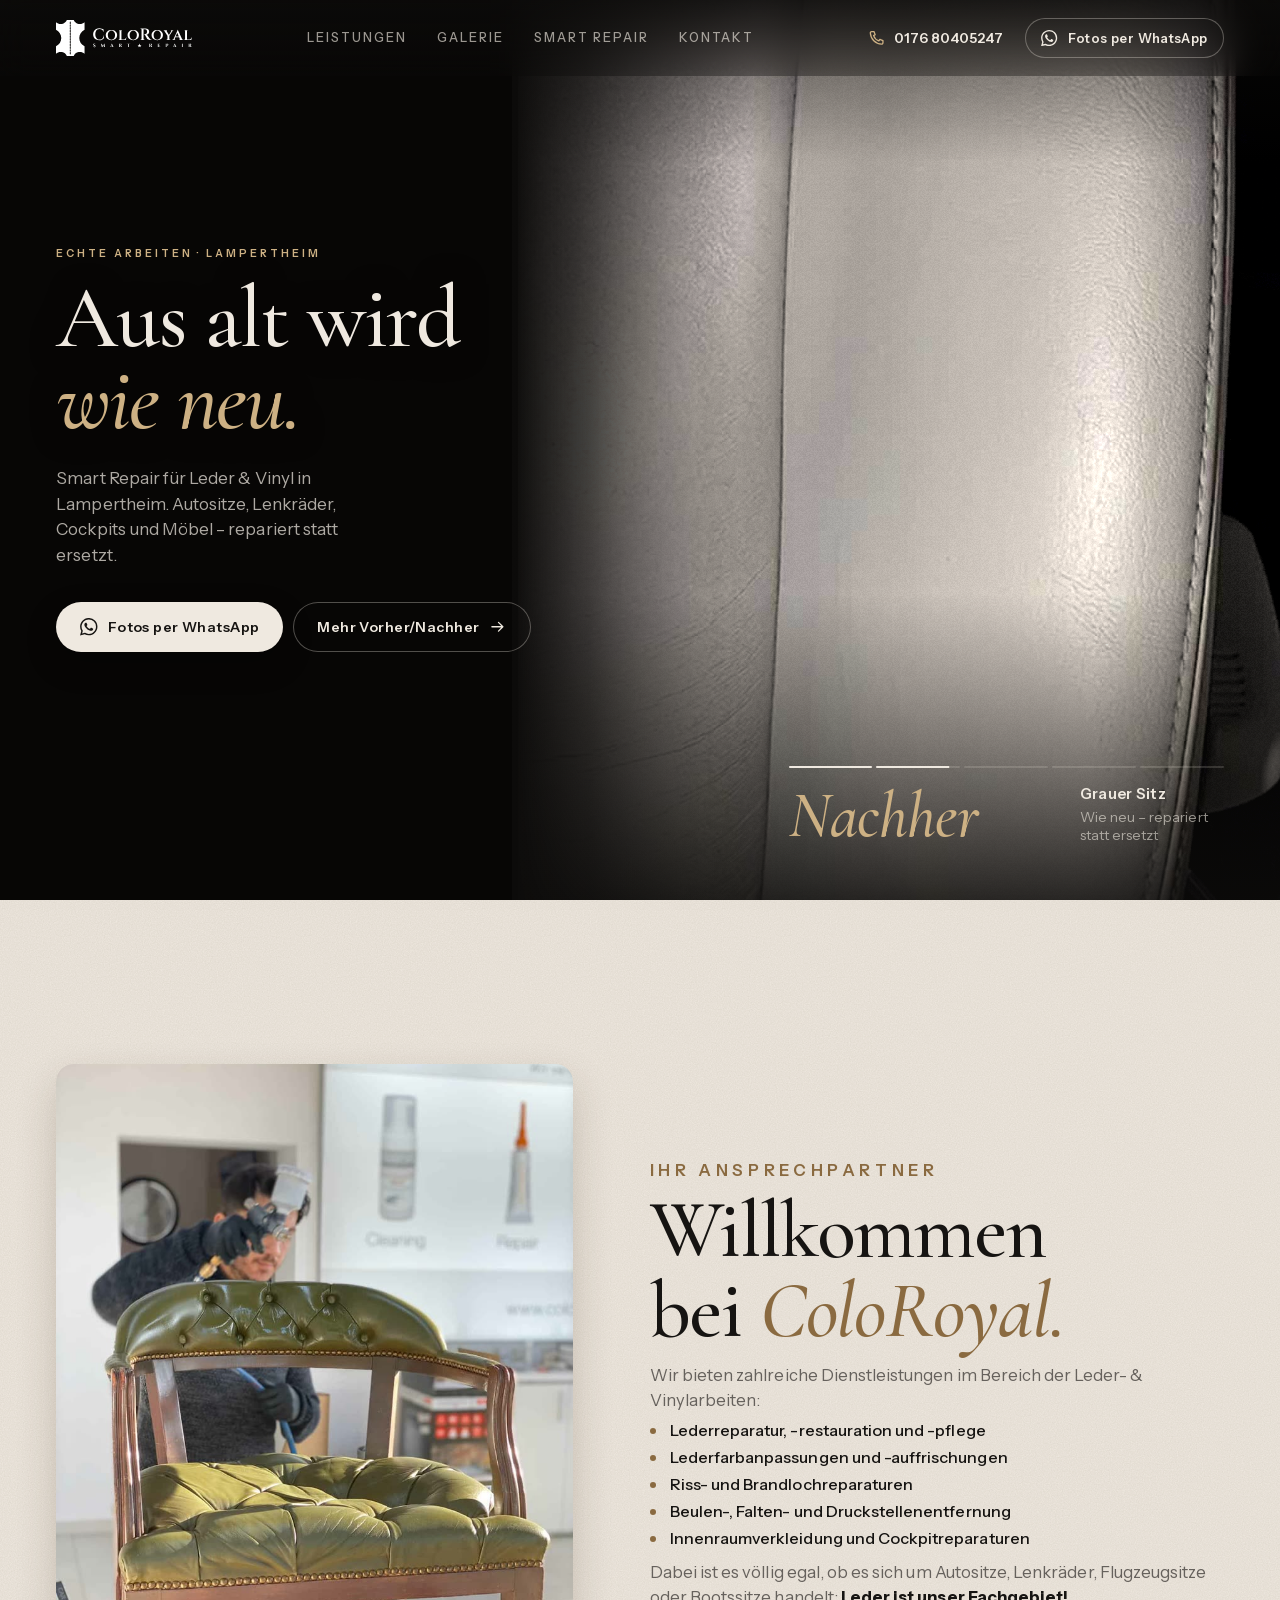
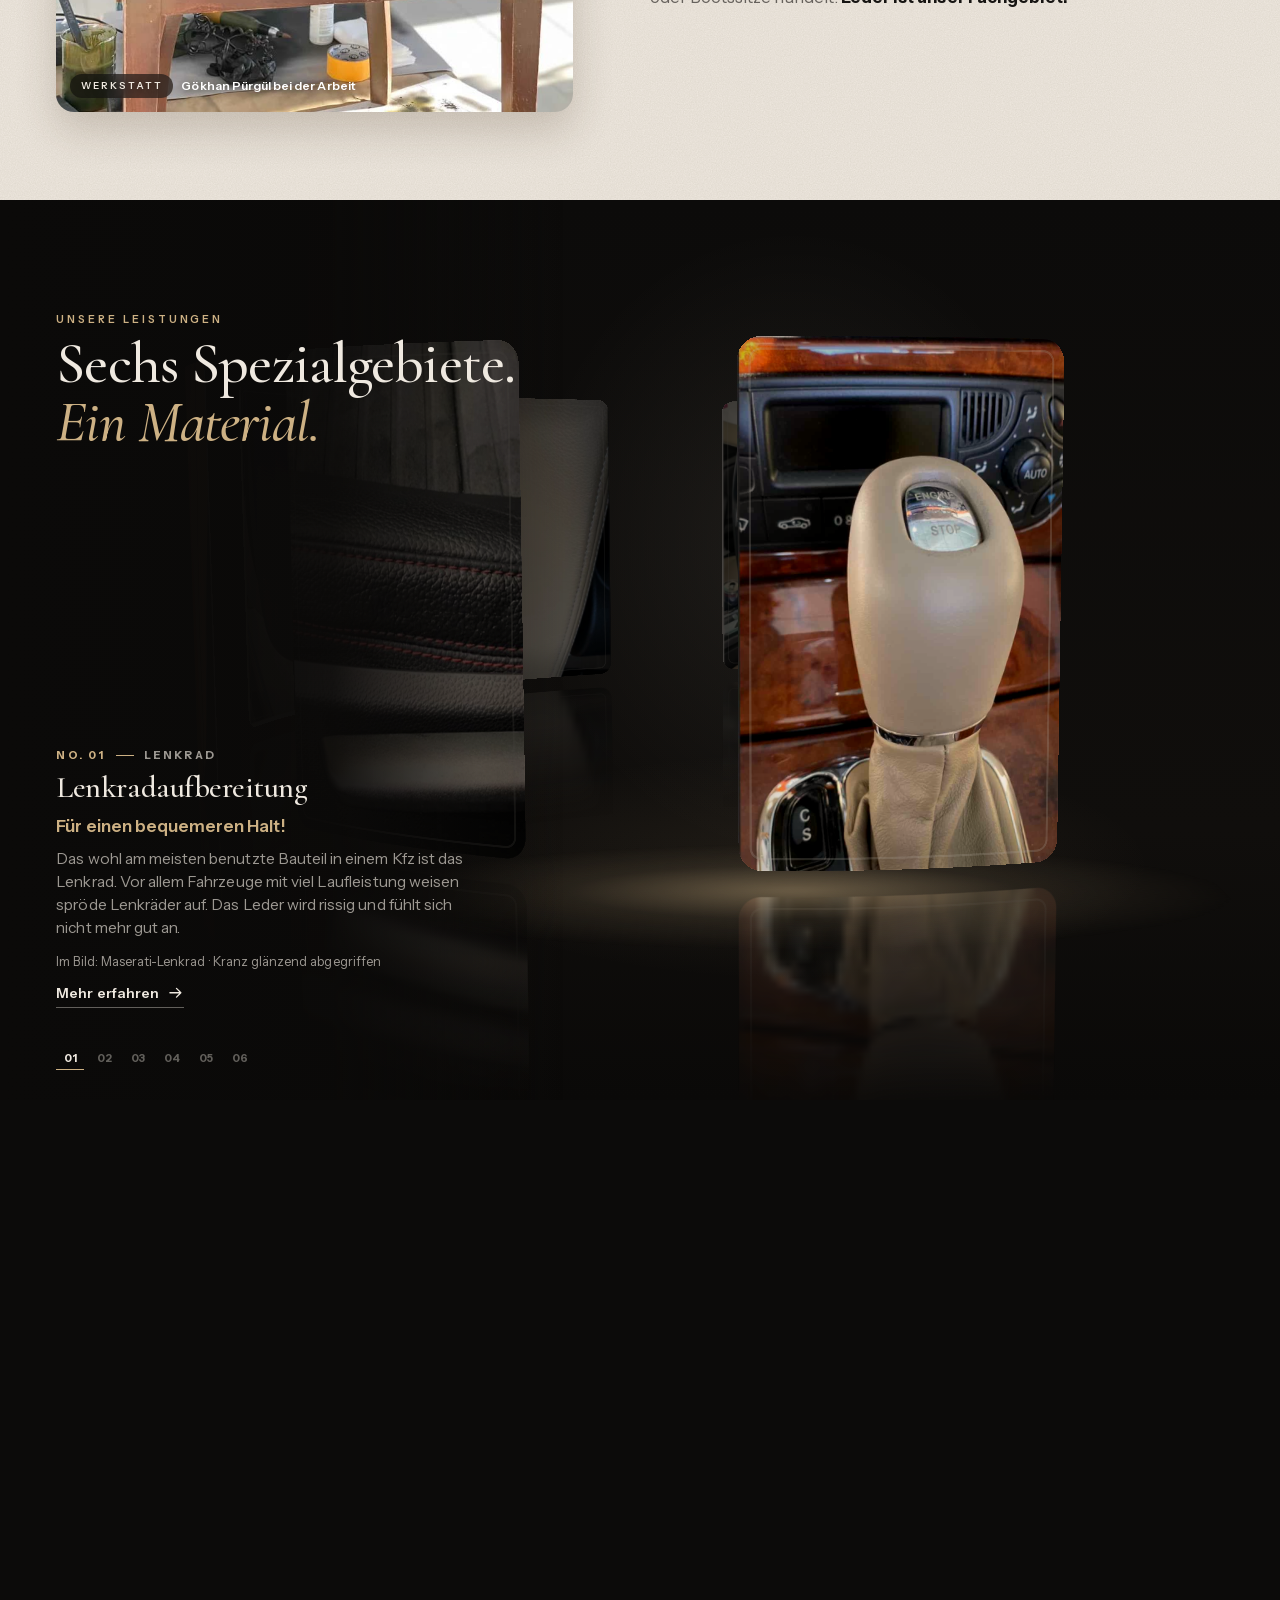
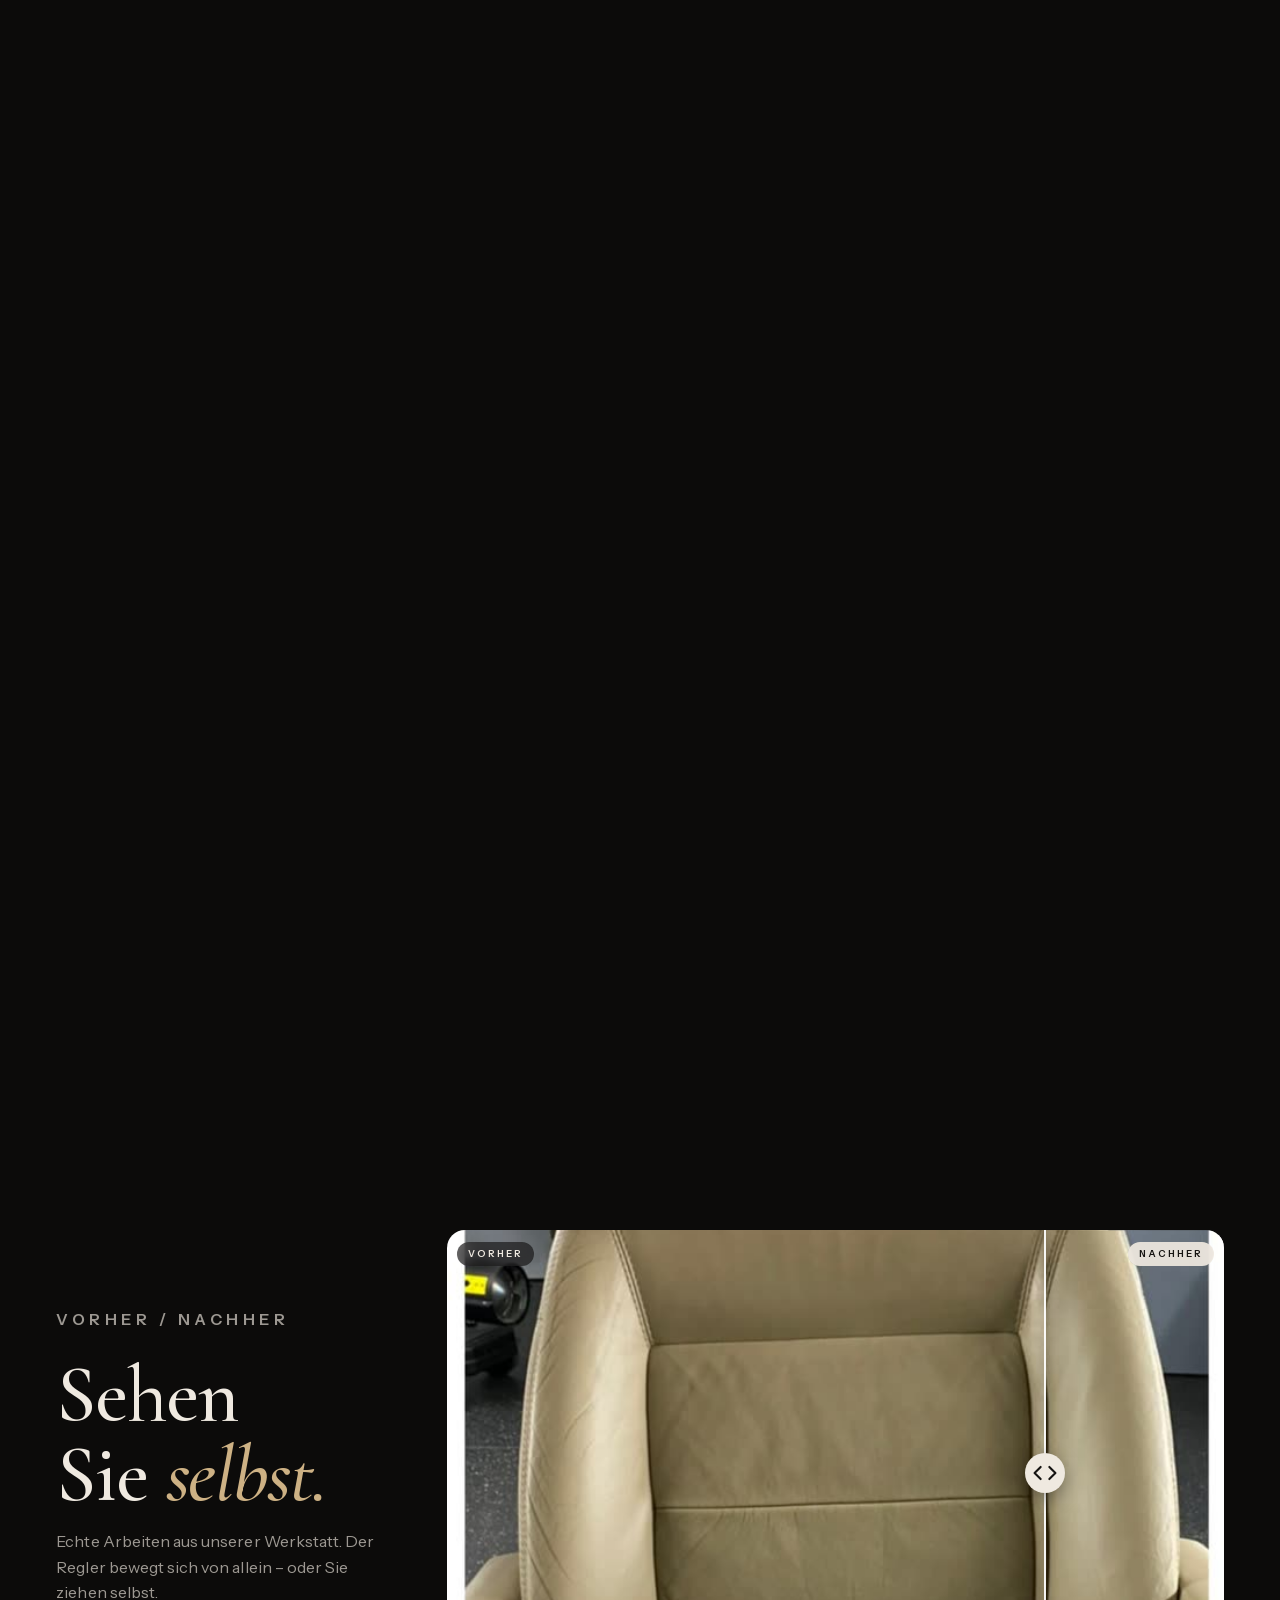
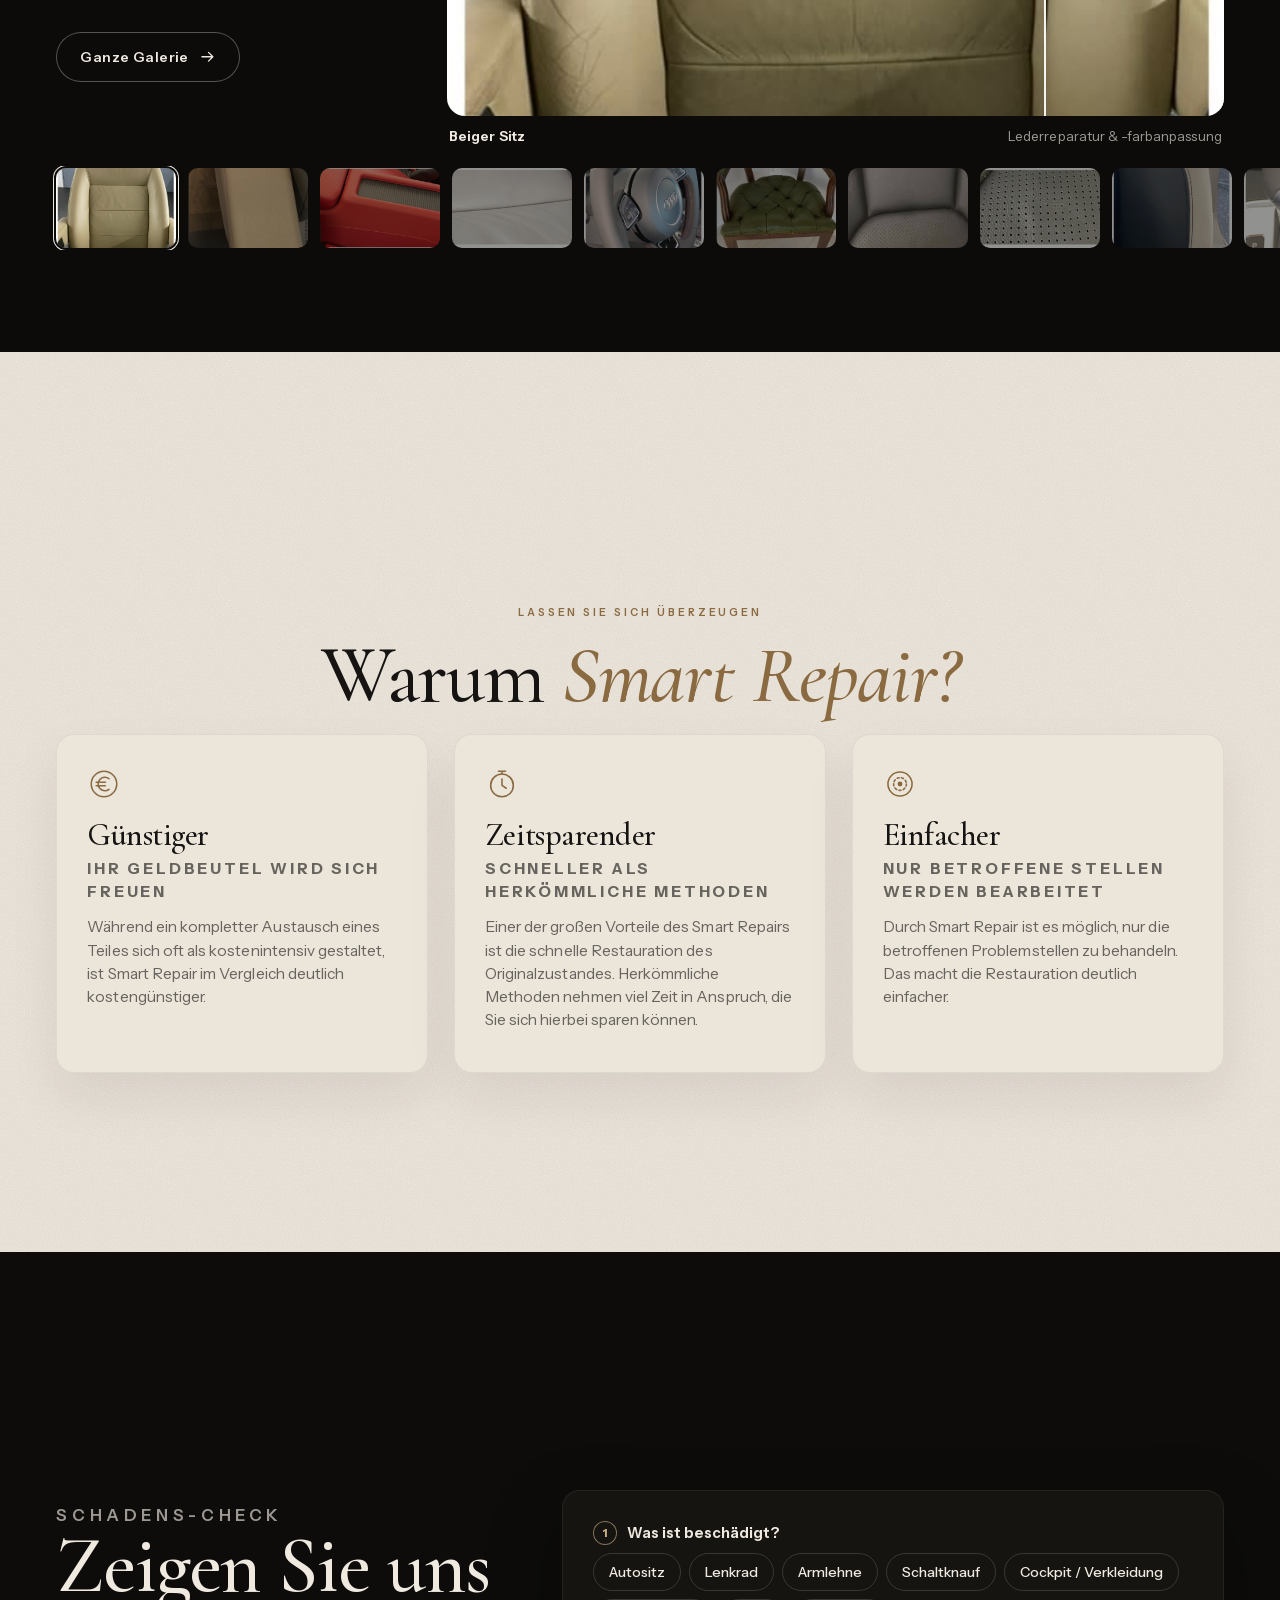
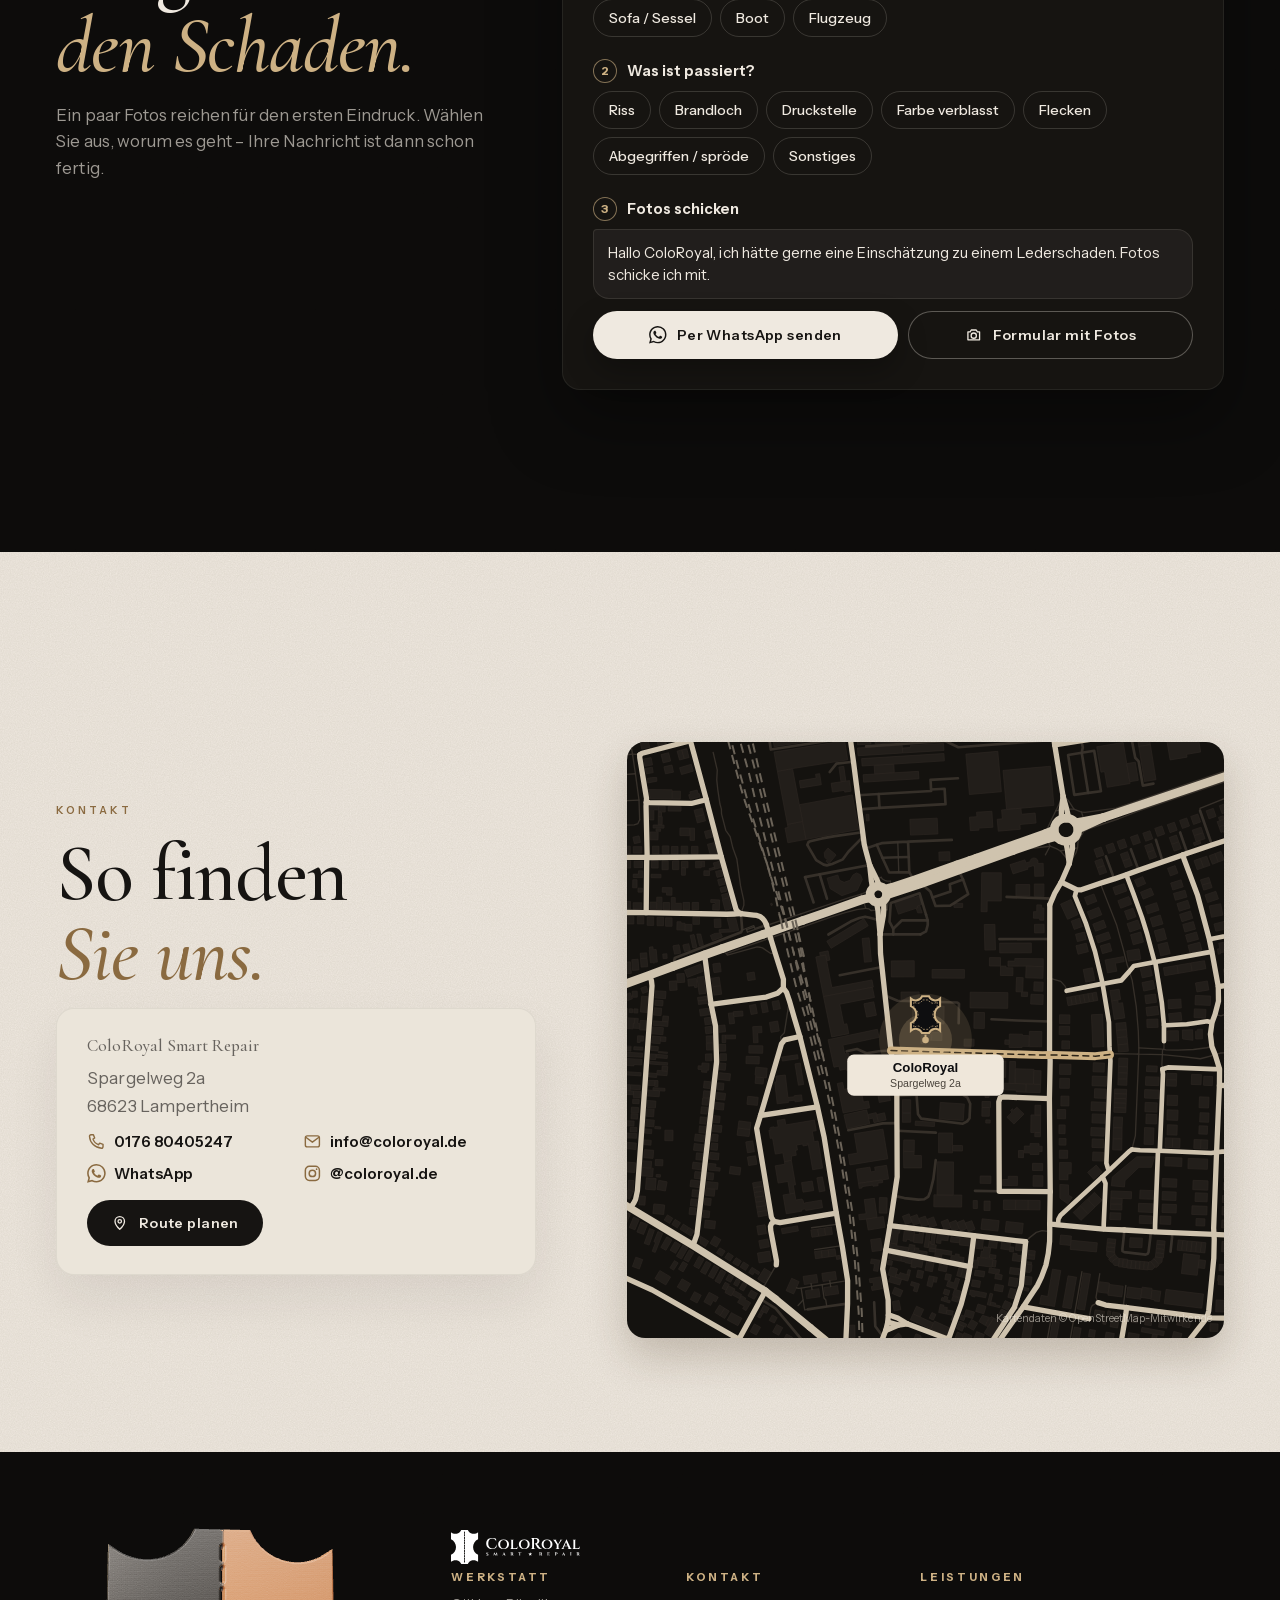
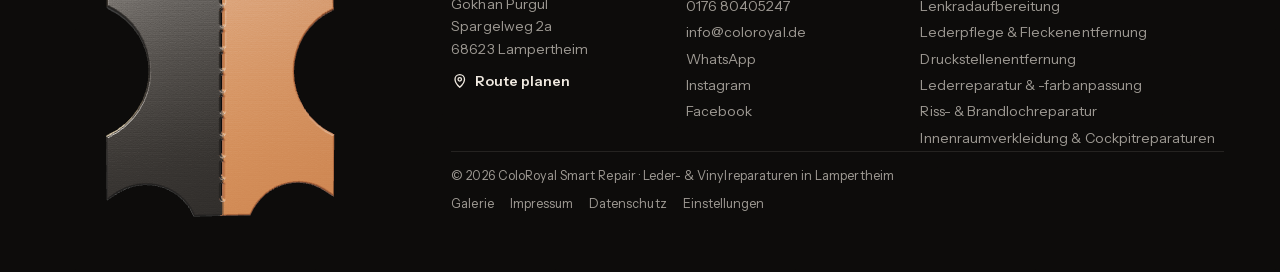
==== commit be1f5a6d: "Vorschau 2026-10-27 14:41" ====
--- a/index.html
+++ b/index.html
@@ -17,8 +17,8 @@
 <meta name="theme-color" content="#0b0a09">
 <link rel="icon" href="assets/img/logo/favicon.svg" type="image/svg+xml">
 <link rel="apple-touch-icon" href="assets/img/logo/apple-touch-icon.png">
-<link rel="preload" href="assets/fonts/Cinzel-normal-latin.woff2" as="font" type="font/woff2" crossorigin>
-<link rel="preload" href="assets/fonts/AlbertSans-normal-latin.woff2" as="font" type="font/woff2" crossorigin>
+<link rel="preload" href="assets/fonts/CormorantGaramond-normal-latin.woff2" as="font" type="font/woff2" crossorigin>
+<link rel="preload" href="assets/fonts/InstrumentSans-normal-latin.woff2" as="font" type="font/woff2" crossorigin>
 <link rel="stylesheet" href="assets/fonts/fonts.css">
 <link rel="stylesheet" href="assets/css/site.css">
 <script type="importmap">{"imports": {"three": "./vendor/three/build/three.module.min.js", "three/addons/": "./vendor/three/addons/"}}</script>
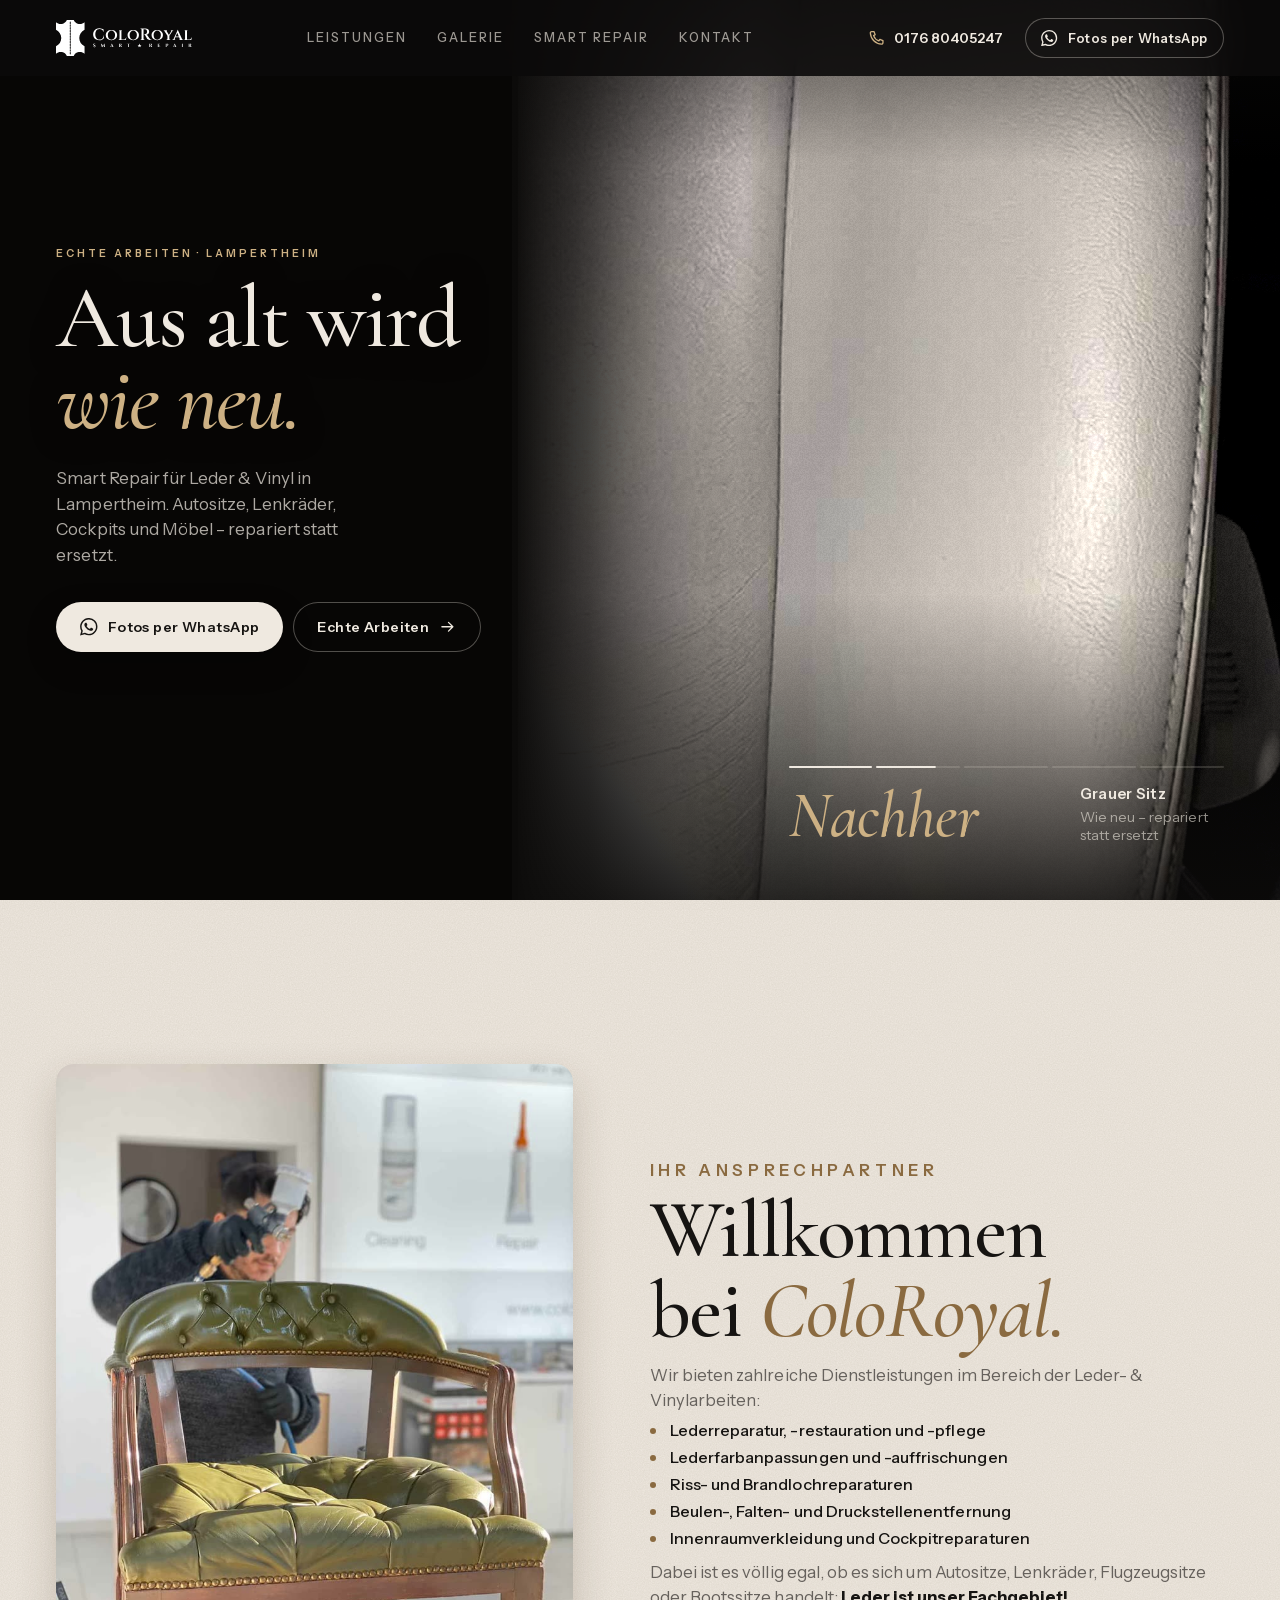
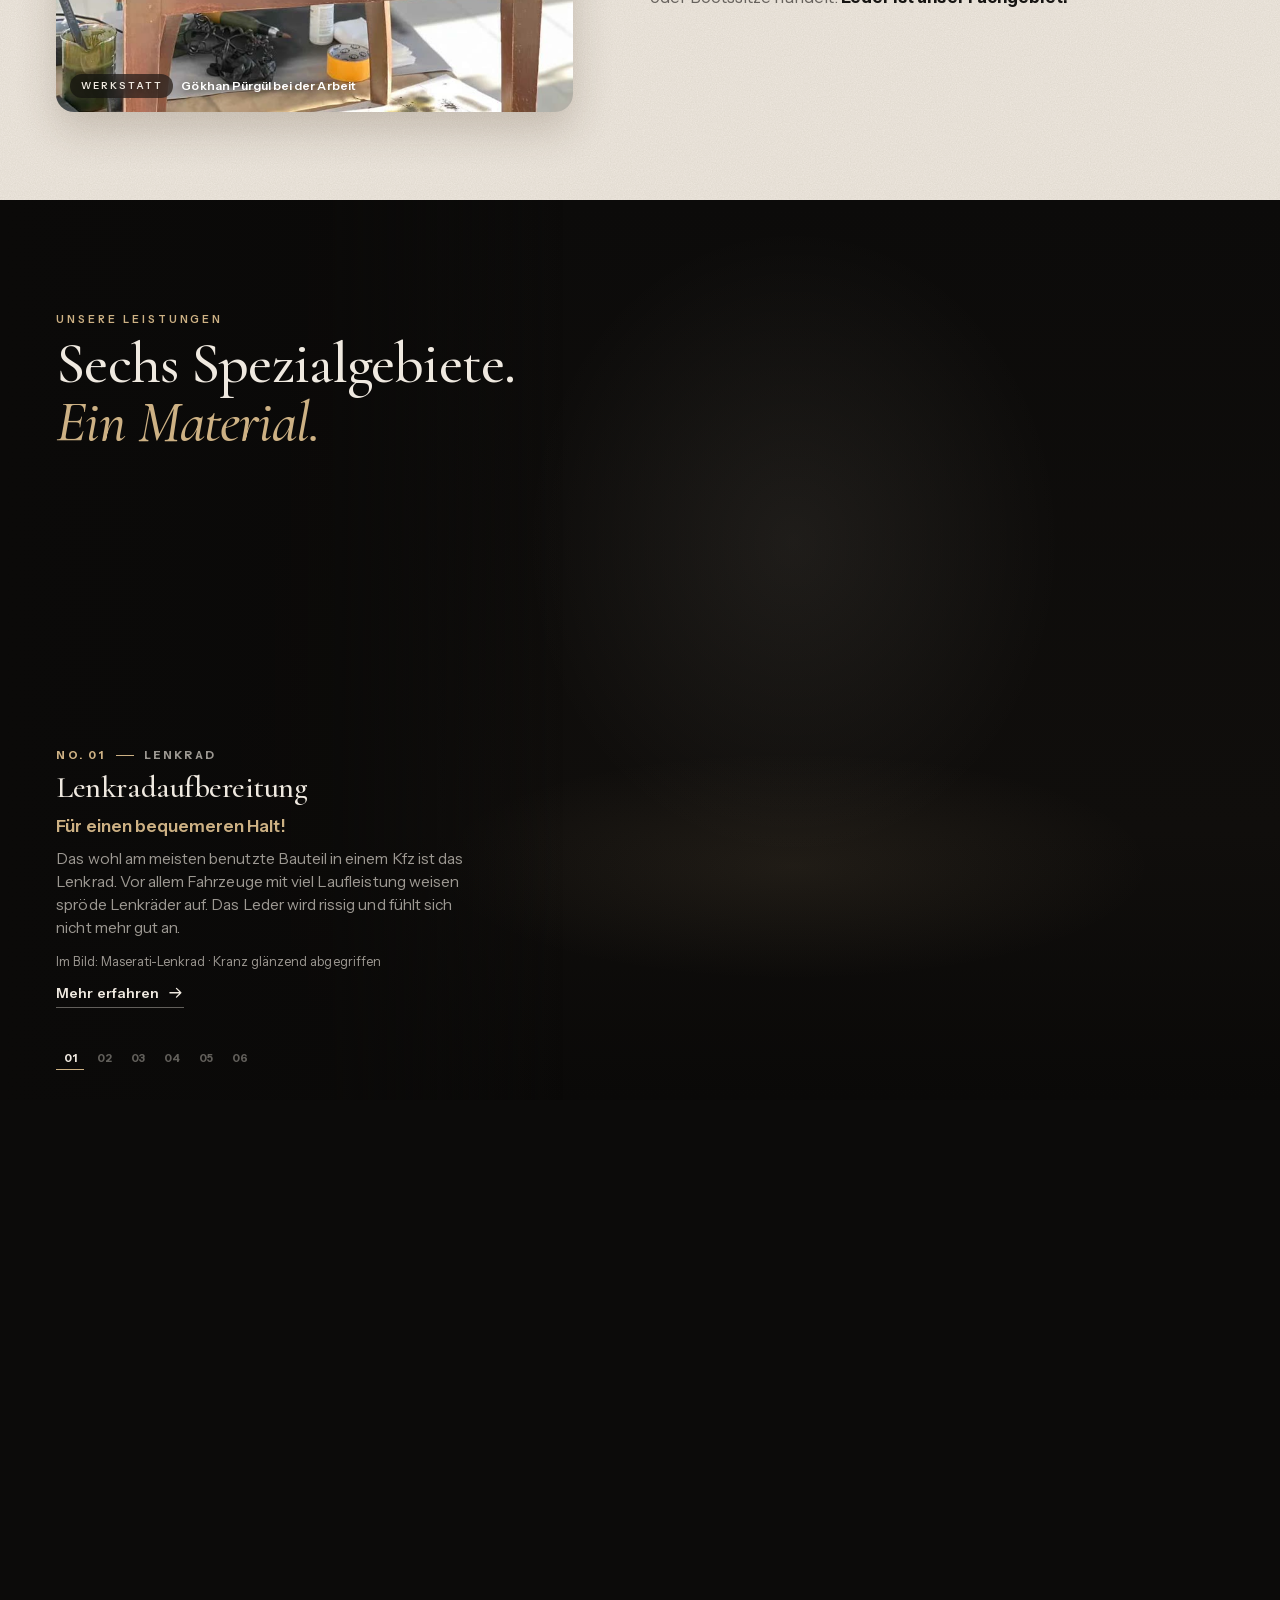
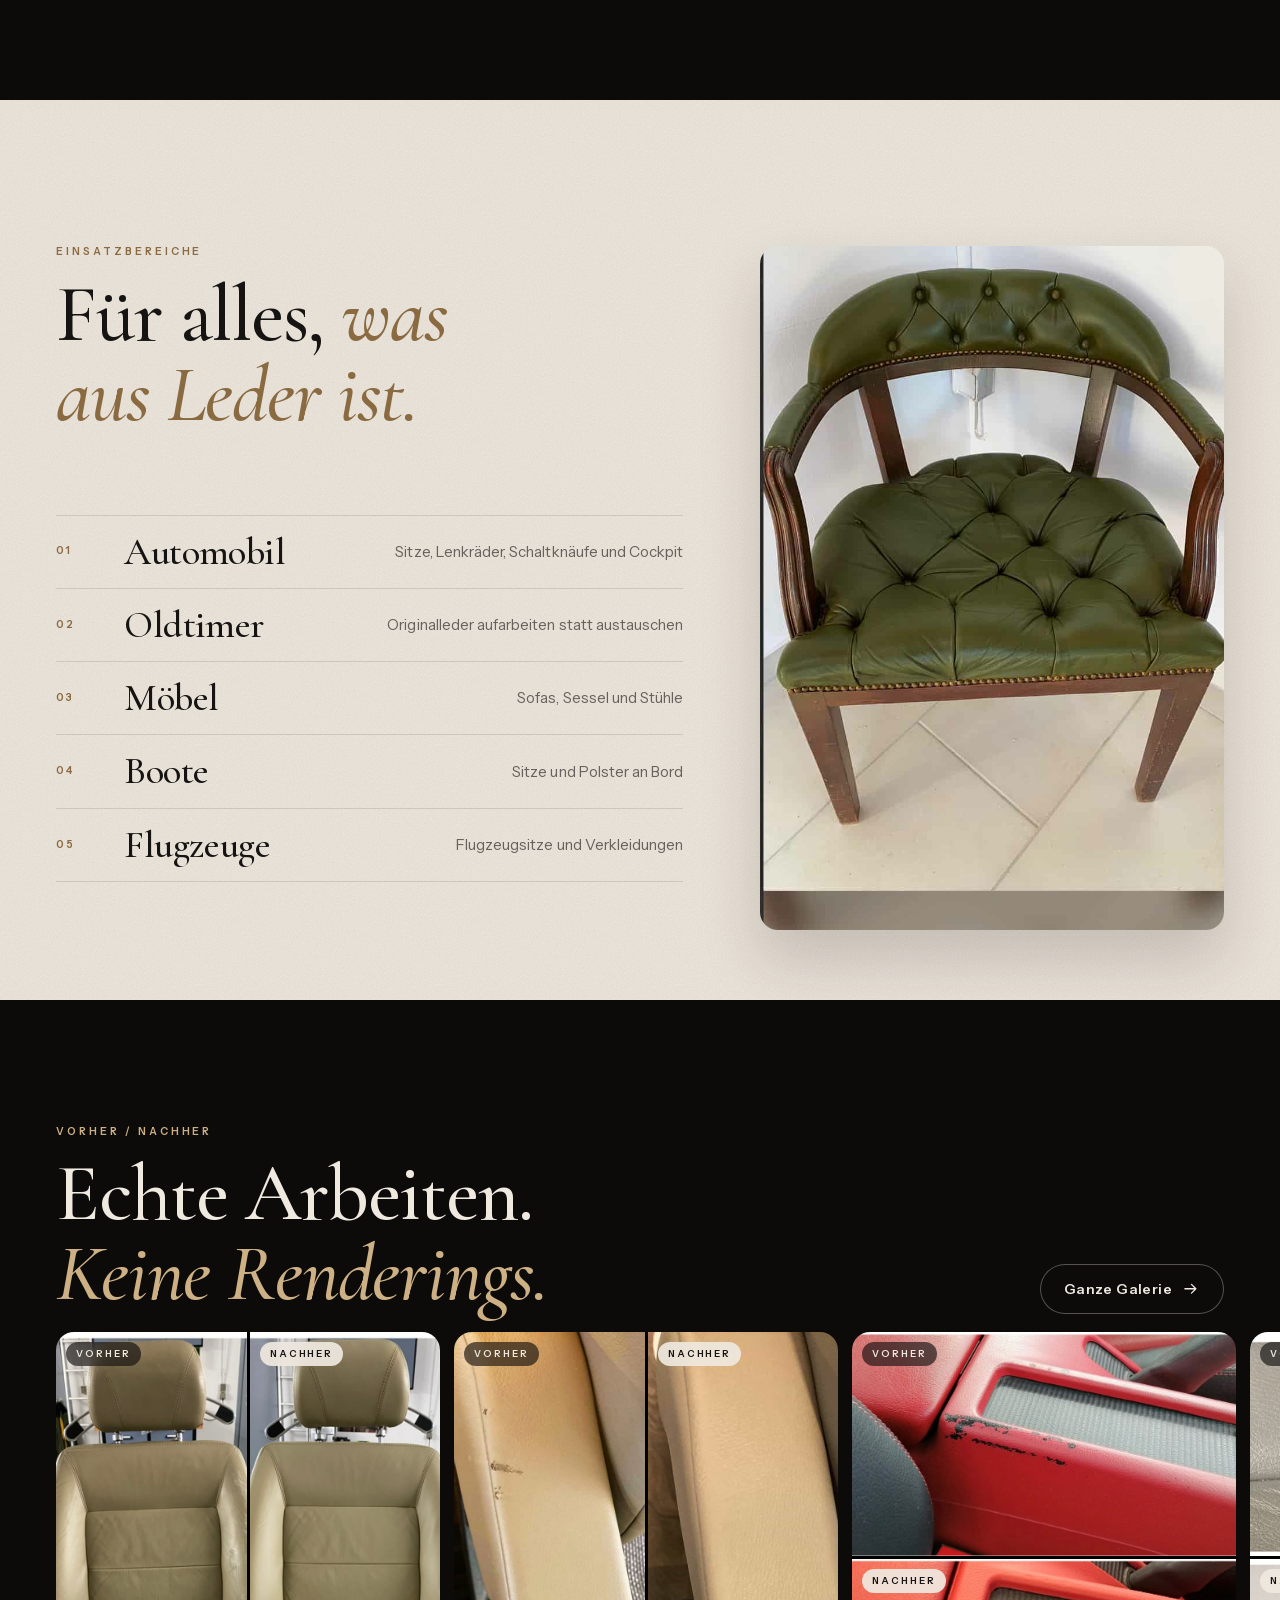
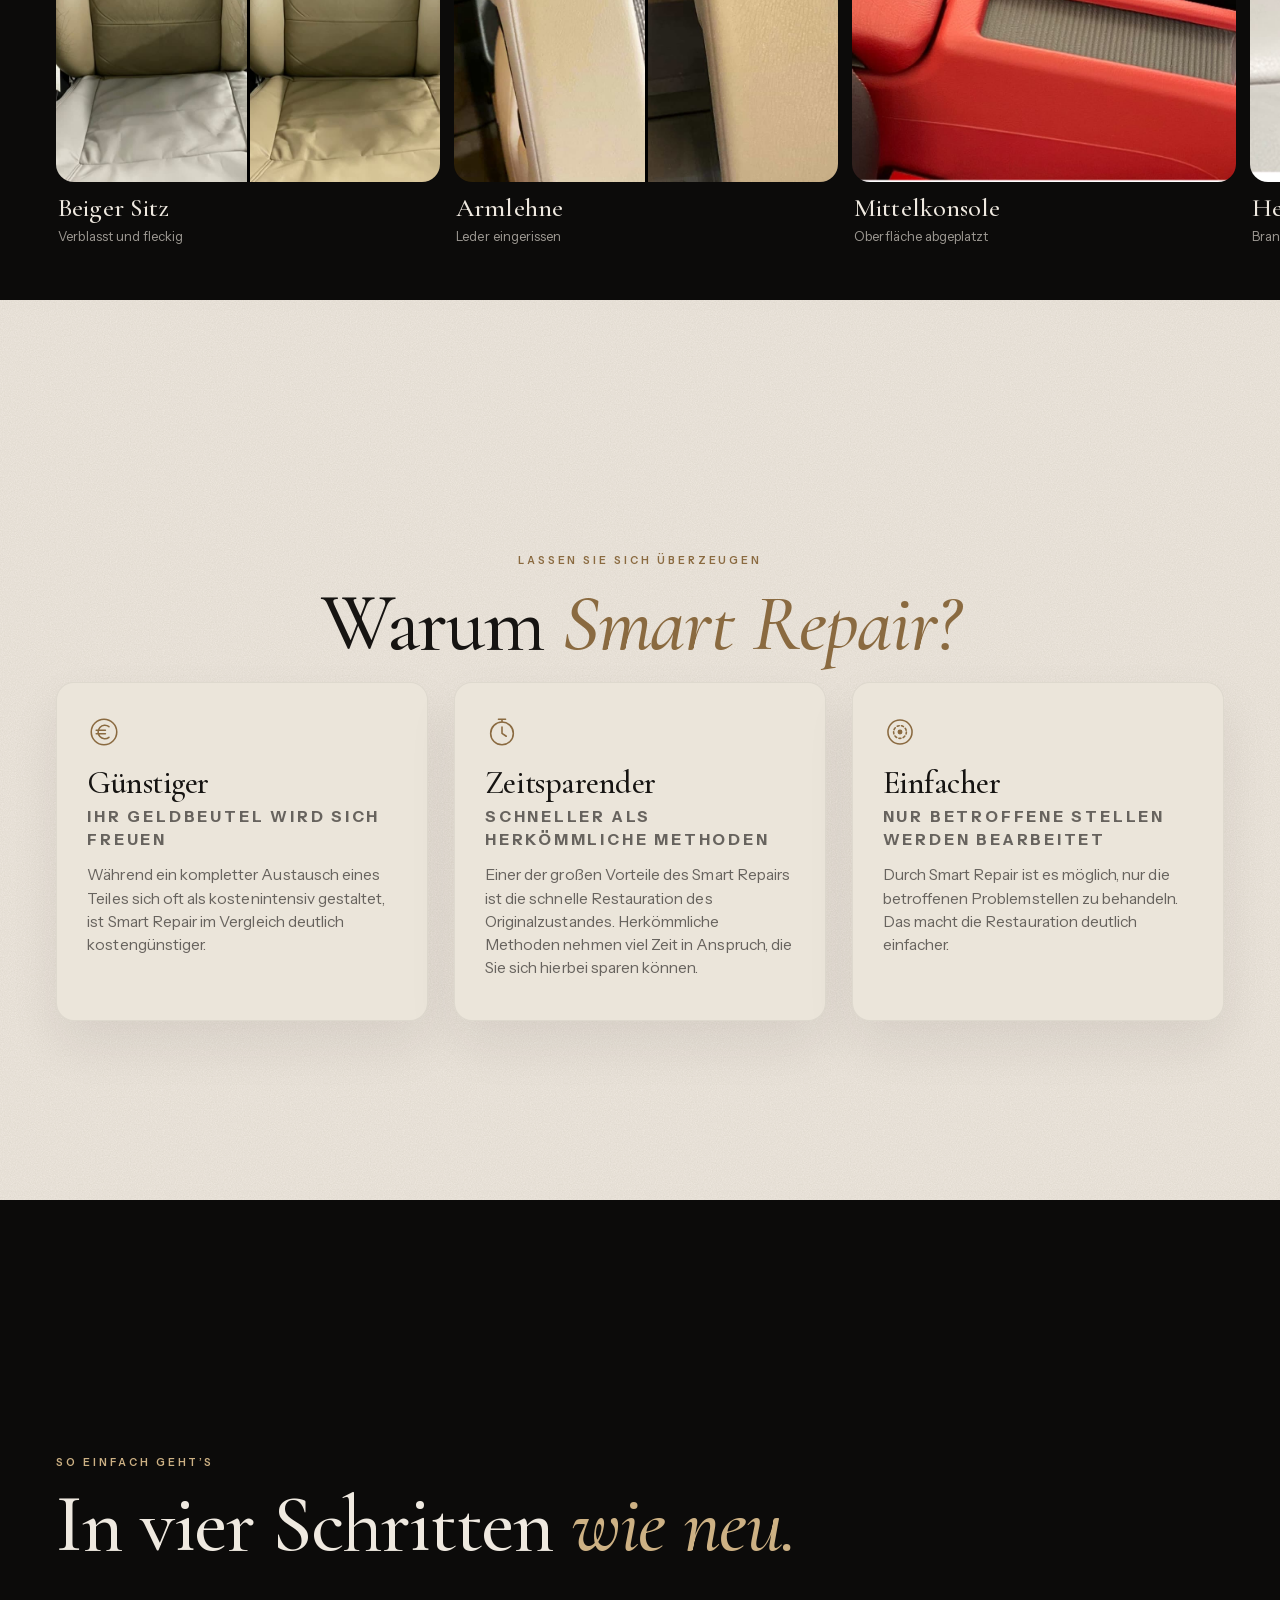
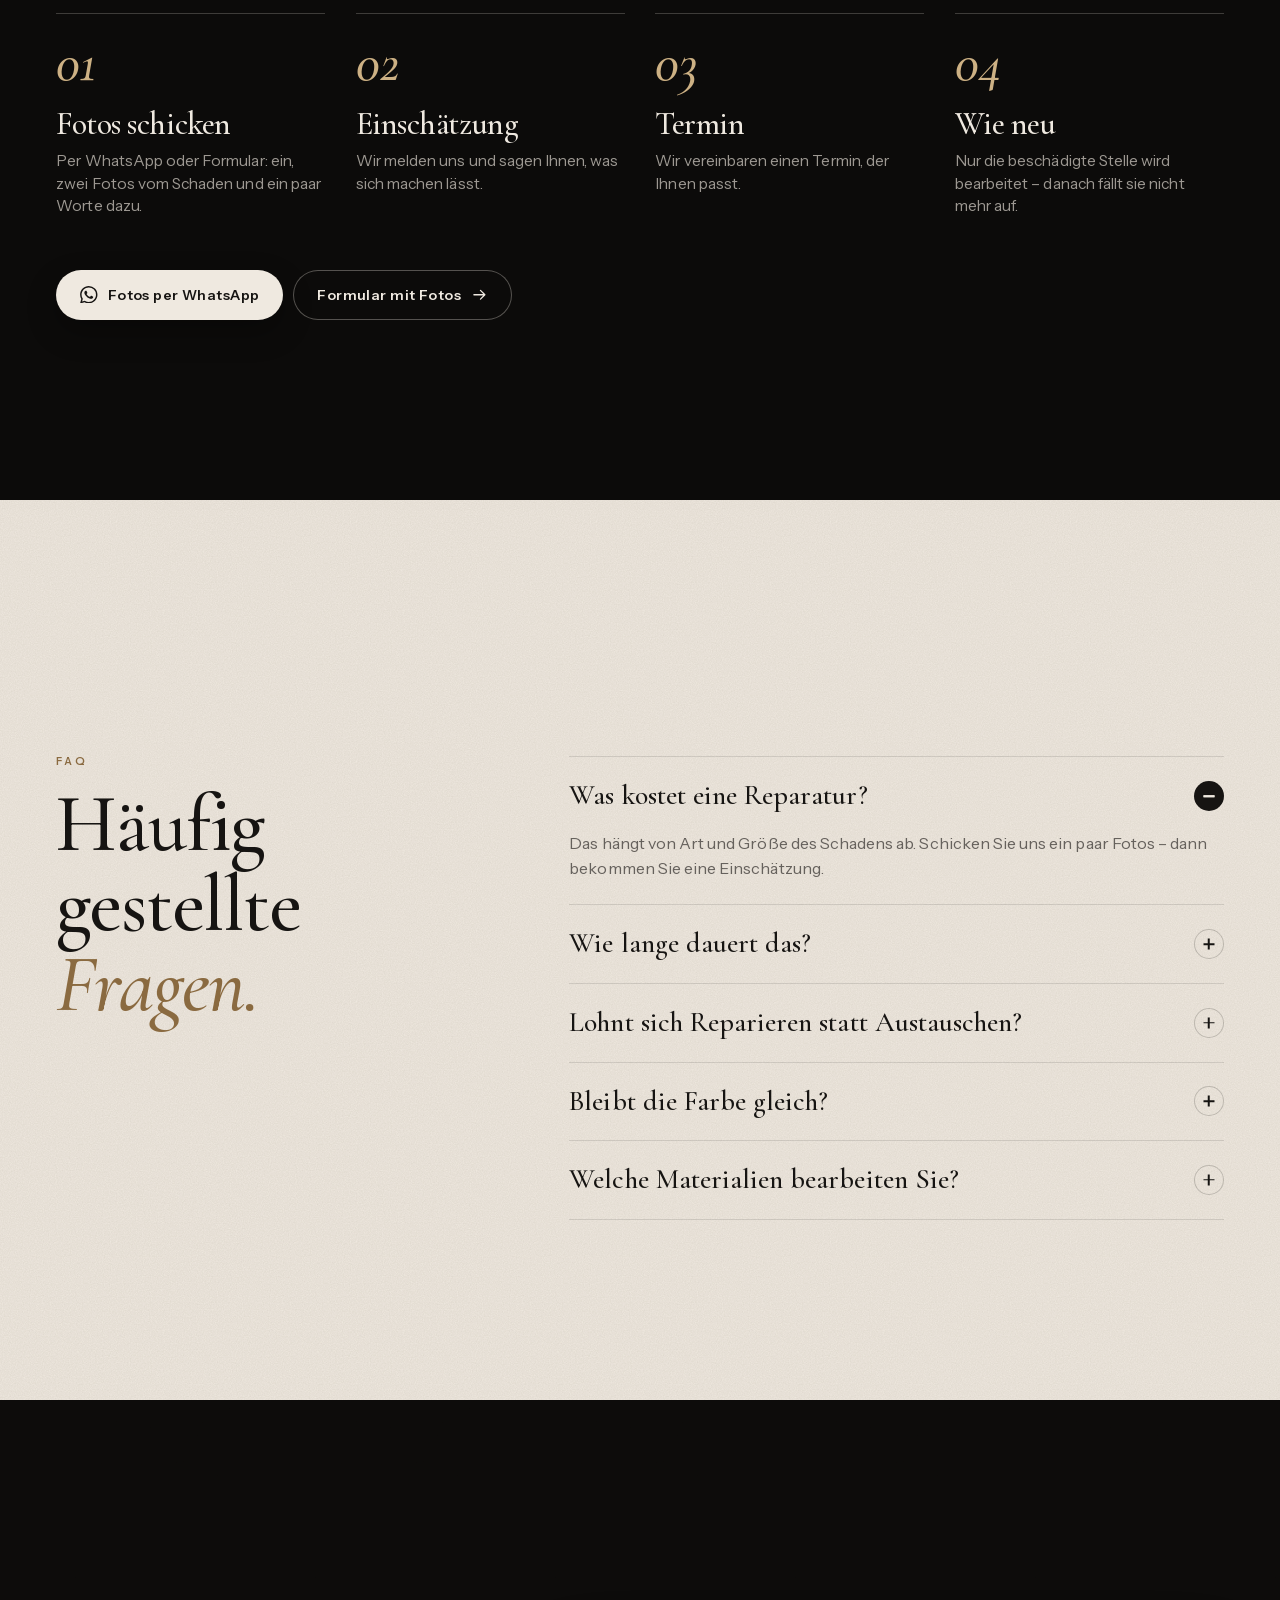
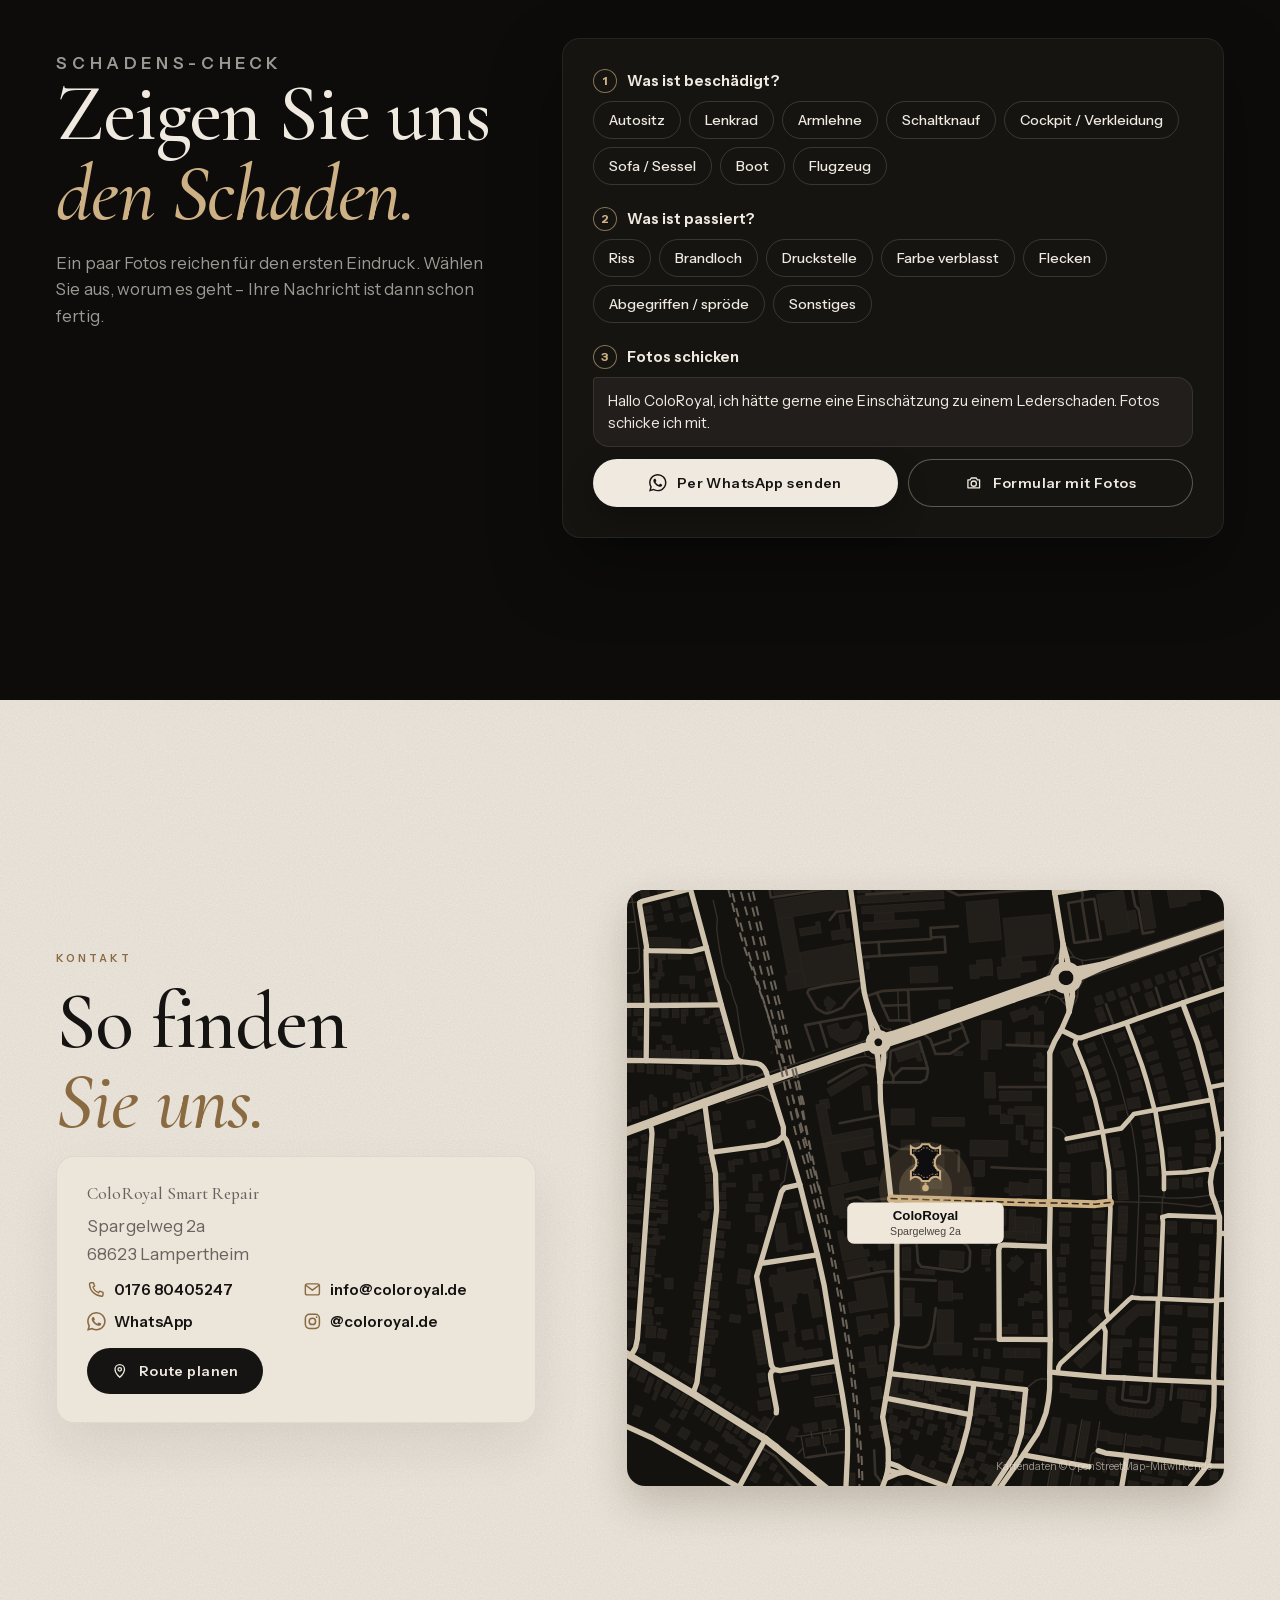
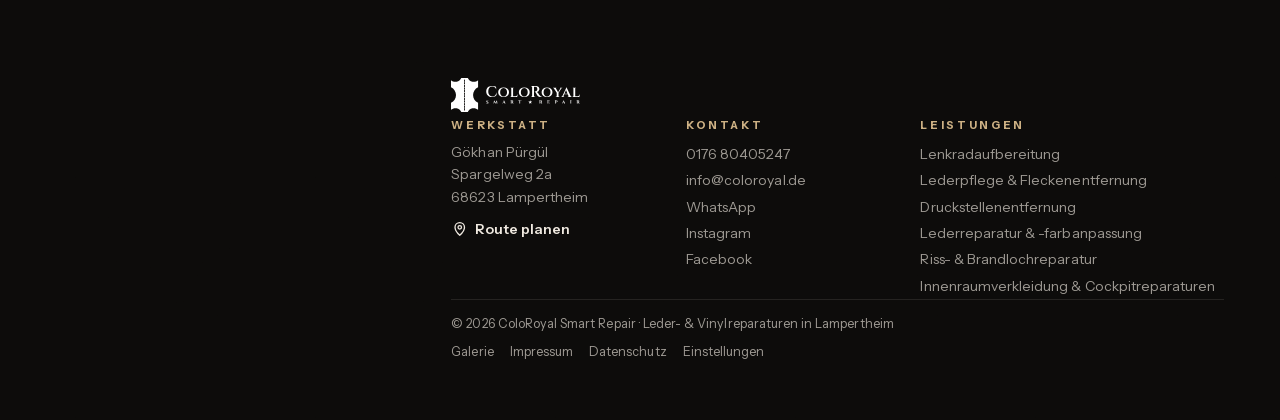
==== commit c1405279: "Vorschau 2026-10-27 17:51" ====
--- a/index.html
+++ b/index.html
@@ -23,6 +23,7 @@
 <link rel="stylesheet" href="assets/css/site.css">
 <script type="importmap">{"imports": {"three": "./vendor/three/build/three.module.min.js", "three/addons/": "./vendor/three/addons/"}}</script>
 <script type="application/ld+json">{"@context": "https://schema.org", "@type": "AutoRepair", "name": "ColoRoyal Smart Repair", "description": "Smart Repair für Leder & Vinyl: Lederreparatur, Restauration und Pflege, Farbanpassung, Riss- und Brandlochreparatur, Druckstellenentfernung, Lenkrad- und Cockpitreparatur – für Automobil, Oldtimer, Möbel, Boote und Flugzeuge.", "url": "https://www.coloroyal.de/", "telephone": "+4917680405247", "email": "info@coloroyal.de", "image": "https://www.coloroyal.de/assets/img/og.jpg", "logo": "https://www.coloroyal.de/assets/img/logo/zeichen.svg", "founder": {"@type": "Person", "name": "Gökhan Pürgül"}, "address": {"@type": "PostalAddress", "streetAddress": "Spargelweg 2a", "postalCode": "68623", "addressLocality": "Lampertheim", "addressRegion": "Hessen", "addressCountry": "DE"}, "geo": {"@type": "GeoCoordinates", "latitude": 49.59243, "longitude": 8.482785}, "areaServed": ["Lampertheim", "Mannheim", "Worms", "Bensheim", "Viernheim", "Rhein-Neckar"], "sameAs": ["https://instagram.com/coloroyal.de", "https://www.facebook.com/coloroyal/"], "hasOfferCatalog": {"@type": "OfferCatalog", "name": "Leder- & Vinylreparaturen", "itemListElement": [{"@type": "Offer", "itemOffered": {"@type": "Service", "name": "Lenkradaufbereitung", "url": "https://www.coloroyal.de/leistungen/lenkradaufbereitung.html"}}, {"@type": "Offer", "itemOffered": {"@type": "Service", "name": "Lederpflege & Fleckenentfernung", "url": "https://www.coloroyal.de/leistungen/lederpflege-fleckenentfernung.html"}}, {"@type": "Offer", "itemOffered": {"@type": "Service", "name": "Druckstellenentfernung", "url": "https://www.coloroyal.de/leistungen/druckstellenentfernung.html"}}, {"@type": "Offer", "itemOffered": {"@type": "Service", "name": "Lederreparatur & -farbanpassung", "url": "https://www.coloroyal.de/leistungen/lederfarbauffrischung-anpassung.html"}}, {"@type": "Offer", "itemOffered": {"@type": "Service", "name": "Riss- & Brandlochreparatur", "url": "https://www.coloroyal.de/leistungen/riss-brandlochreparatur.html"}}, {"@type": "Offer", "itemOffered": {"@type": "Service", "name": "Innenraumverkleidung & Cockpitreparaturen", "url": "https://www.coloroyal.de/leistungen/innenraumverkleidung-cockpitreparaturen.html"}}]}}</script>
+<script type="application/ld+json">{"@context": "https://schema.org", "@type": "FAQPage", "mainEntity": [{"@type": "Question", "name": "Was kostet eine Reparatur?", "acceptedAnswer": {"@type": "Answer", "text": "Das hängt von Art und Größe des Schadens ab. Schicken Sie uns ein paar Fotos – dann bekommen Sie eine Einschätzung."}}, {"@type": "Question", "name": "Wie lange dauert das?", "acceptedAnswer": {"@type": "Answer", "text": "Weil nur die betroffene Stelle bearbeitet wird, geht Smart Repair deutlich schneller als ein Austausch. Wie lange genau, hängt vom Schaden ab."}}, {"@type": "Question", "name": "Lohnt sich Reparieren statt Austauschen?", "acceptedAnswer": {"@type": "Answer", "text": "Meistens ja: Smart Repair ist im Vergleich zum Austausch deutlich günstiger – und das Originalteil bleibt erhalten."}}, {"@type": "Question", "name": "Bleibt die Farbe gleich?", "acceptedAnswer": {"@type": "Answer", "text": "Ja. Wir passen die Farbe an Ihr Leder an, damit die reparierte Stelle nicht auffällt."}}, {"@type": "Question", "name": "Welche Materialien bearbeiten Sie?", "acceptedAnswer": {"@type": "Answer", "text": "Leder – glatt oder gelocht – und Vinyl: an Autos, Oldtimern, Möbeln, Booten und Flugzeugen."}}]}</script>
 </head>
 <body class="s-start" data-base="">
 <a class="sprung" href="#inhalt">Zum Inhalt</a>
@@ -58,7 +59,7 @@
     <p class="held-sub">Smart Repair für Leder &amp; Vinyl in Lampertheim. Autositze, Lenkräder, Cockpits und Möbel – repariert statt ersetzt.</p>
     <div class="knoepfe">
       <a class="knopf knopf-blau js-wa" href="https://wa.me/4917680405247?text=Hallo%20ColoRoyal%2C%20ich%20h%C3%A4tte%20gerne%20eine%20Einsch%C3%A4tzung%20zu%20einem%20Lederschaden.%20Fotos%20schicke%20ich%20mit." target="_blank" rel="noopener"><svg class="ico" viewBox="0 0 24 24" aria-hidden="true"><path fill="currentColor" d="M17.47 14.38c-.3-.15-1.76-.87-2.03-.97-.27-.1-.47-.15-.67.15-.2.3-.77.97-.94 1.16-.17.2-.35.22-.64.08-.3-.15-1.26-.46-2.39-1.48-.88-.79-1.48-1.76-1.65-2.06-.17-.3-.02-.46.13-.6.13-.14.3-.35.45-.52.15-.17.2-.3.3-.5.1-.2.05-.37-.03-.52-.07-.15-.67-1.61-.92-2.2-.24-.58-.49-.5-.67-.51h-.57c-.2 0-.52.07-.8.37-.27.3-1.04 1.02-1.04 2.48s1.07 2.88 1.21 3.07c.15.2 2.1 3.2 5.08 4.49.71.31 1.26.49 1.7.63.71.22 1.36.19 1.87.12.57-.09 1.76-.72 2-1.41.25-.7.25-1.29.18-1.41-.08-.13-.27-.2-.57-.35m-5.42 7.4h-.01a9.87 9.87 0 0 1-5.03-1.38l-.36-.21-3.74.98 1-3.65-.24-.37a9.86 9.86 0 0 1-1.51-5.26c0-5.45 4.44-9.88 9.89-9.88 2.64 0 5.12 1.03 6.99 2.9a9.83 9.83 0 0 1 2.89 6.99c0 5.45-4.44 9.88-9.88 9.88m8.41-18.3A11.82 11.82 0 0 0 12.05 0C5.5 0 .16 5.34.16 11.89c0 2.1.55 4.14 1.59 5.95L.06 24l6.3-1.65a11.88 11.88 0 0 0 5.68 1.45h.01c6.55 0 11.89-5.34 11.89-11.89 0-3.18-1.24-6.17-3.48-8.41z"/></svg><span>Fotos per WhatsApp</span></a>
-      <a class="knopf knopf-leder" href="#vorher-nachher"><span>Mehr Vorher/Nachher</span><svg class="ico pfeil" viewBox="0 0 24 24" aria-hidden="true" fill="none" stroke="currentColor" stroke-width="1.8" stroke-linecap="round" stroke-linejoin="round"><path d="M4 12h15M13 6l6 6-6 6"/></svg></a>
+      <a class="knopf knopf-leder" href="#arbeiten"><span>Echte Arbeiten</span><svg class="ico pfeil" viewBox="0 0 24 24" aria-hidden="true" fill="none" stroke="currentColor" stroke-width="1.8" stroke-linecap="round" stroke-linejoin="round"><path d="M4 12h15M13 6l6 6-6 6"/></svg></a>
     </div>
   </div>
   <div class="film-ui" id="filmUi">
@@ -152,24 +153,57 @@
   </div>
 </section>
 
-<section class="vorher dunkel scr" id="vorher-nachher">
-  <div class="vh-kopf">
-    <p class="kicker">Vorher / Nachher</p>
-    <h2 class="disp">Sehen Sie <em>selbst.</em></h2>
-    <p>Echte Arbeiten aus unserer Werkstatt. Der Regler bewegt sich von allein – oder Sie ziehen selbst.</p>
+<section class="bereiche hell scr" id="bereiche">
+  <div class="be-kopf">
+    <p class="kicker">Einsatzbereiche</p>
+    <h2 class="disp">Für alles, <em>was aus Leder ist.</em></h2>
+  </div>
+  <ol class="be-liste">
+    <li><span class="be-nr">01</span><b class="disp">Automobil</b><span class="be-txt">Sitze, Lenkräder, Schaltknäufe und Cockpit</span></li>
+    <li><span class="be-nr">02</span><b class="disp">Oldtimer</b><span class="be-txt">Originalleder aufarbeiten statt austauschen</span></li>
+    <li><span class="be-nr">03</span><b class="disp">Möbel</b><span class="be-txt">Sofas, Sessel und Stühle</span></li>
+    <li><span class="be-nr">04</span><b class="disp">Boote</b><span class="be-txt">Sitze und Polster an Bord</span></li>
+    <li><span class="be-nr">05</span><b class="disp">Flugzeuge</b><span class="be-txt">Flugzeugsitze und Verkleidungen</span></li>
+  </ol>
+  <figure class="be-bild"><img src="assets/img/arbeiten-hd/moebel-stuhl-n.jpg" alt="Grüner Chesterfield-Stuhl nach der Farbauffrischung" loading="lazy" width="850" height="1700"></figure>
+</section>
+
+<section class="arbeiten dunkel scr" id="arbeiten">
+  <div class="ab-kopf">
+    <div><p class="kicker">Vorher / Nachher</p><h2 class="disp">Echte Arbeiten. <em>Keine Renderings.</em></h2></div>
     <a class="knopf knopf-leder nur-gross" href="galerie.html"><span>Ganze Galerie</span><svg class="ico pfeil" viewBox="0 0 24 24" aria-hidden="true" fill="none" stroke="currentColor" stroke-width="1.8" stroke-linecap="round" stroke-linejoin="round"><path d="M4 12h15M13 6l6 6-6 6"/></svg></a>
   </div>
-  <div class="vh-buehne">
-    <div class="vn vn-gross" data-id="farbe-beige" data-auto style="--ar:670/1100">
-  <img class="vn-v" src="assets/img/arbeiten/farbe-beige-v.jpg" alt="Vorher: Beiger Sitz" width="670" height="1100" loading="lazy" draggable="false">
-  <div class="vn-n"><img src="assets/img/arbeiten/farbe-beige-n.jpg" alt="Nachher: Beiger Sitz" width="670" height="1100" loading="lazy" draggable="false"></div>
-  <span class="vn-griff" aria-hidden="true"><i></i></span>
-  <span class="anh vn-l1">Vorher</span><span class="anh anh-blau vn-l2">Nachher</span>
-  <input class="vn-regler" type="range" min="0" max="100" value="50" aria-label="Vorher/Nachher vergleichen: Beiger Sitz">
-</div>
-    <p class="vh-info"><b id="vhTitel">Beiger Sitz</b><span id="vhLeistung">Lederreparatur &amp; -farbanpassung</span></p>
-  </div>
-  <div class="vh-leiste wisch" id="vhLeiste"><button class="vt" data-id="farbe-beige" aria-label="Beiger Sitz"><img src="assets/img/arbeiten/farbe-beige-n.jpg" alt="" loading="lazy" width="670" height="1100"><span>Beiger Sitz</span></button><button class="vt" data-id="riss-armlehne" aria-label="Armlehne"><img src="assets/img/arbeiten/riss-armlehne-n.jpg" alt="" loading="lazy" width="611" height="1100"><span>Armlehne</span></button><button class="vt" data-id="cockpit-konsole" aria-label="Mittelkonsole"><img src="assets/img/arbeiten/cockpit-konsole-n.jpg" alt="" loading="lazy" width="1100" height="549"><span>Mittelkonsole</span></button><button class="vt" data-id="brandloch" aria-label="Heller Sitz"><img src="assets/img/arbeiten/brandloch-n.jpg" alt="" loading="lazy" width="1100" height="550"><span>Heller Sitz</span></button><button class="vt" data-id="lenkrad-audi" aria-label="Audi-Lenkrad"><img src="assets/img/arbeiten/lenkrad-audi-n.jpg" alt="" loading="lazy" width="550" height="1100"><span>Audi-Lenkrad</span></button><button class="vt" data-id="moebel-stuhl" aria-label="Chesterfield-Stuhl"><img src="assets/img/arbeiten/moebel-stuhl-n.jpg" alt="" loading="lazy" width="611" height="1100"><span>Chesterfield-Stuhl</span></button><button class="vt" data-id="druck-sitz" aria-label="Ledersitz"><img src="assets/img/arbeiten/druck-sitz-n.jpg" alt="" loading="lazy" width="1100" height="413"><span>Ledersitz</span></button><button class="vt" data-id="riss-perforiert" aria-label="Lochleder"><img src="assets/img/arbeiten/riss-perforiert-n.jpg" alt="" loading="lazy" width="1100" height="550"><span>Lochleder</span></button><button class="vt" data-id="farbe-wange" aria-label="Sitzwange"><img src="assets/img/arbeiten/farbe-wange-n.jpg" alt="" loading="lazy" width="550" height="1100"><span>Sitzwange</span></button><button class="vt" data-id="cockpit-knauf" aria-label="Schaltknauf"><img src="assets/img/arbeiten/cockpit-knauf-n.jpg" alt="" loading="lazy" width="550" height="1100"><span>Schaltknauf</span></button></div>
+  <div class="ab-leiste wisch" id="abLeiste"><article class="ab-karte" data-id="farbe-beige"><figure class="dp dp-karte" data-id="farbe-beige" data-quer="0">
+  <div class="dp-h"><img class="dp-v" src="assets/img/arbeiten/farbe-beige-v.jpg" alt="Vorher: Beiger Sitz" width="670" height="1100" loading="lazy"><span class="dp-l">Vorher</span></div>
+  <div class="dp-h"><img class="dp-n" src="assets/img/arbeiten/farbe-beige-n.jpg" alt="Nachher: Beiger Sitz" width="670" height="1100" loading="lazy"><span class="dp-l dp-ln">Nachher</span></div>
+</figure><p class="ab-text"><b>Beiger Sitz</b><span>Verblasst und fleckig</span></p></article><article class="ab-karte" data-id="riss-armlehne"><figure class="dp dp-karte" data-id="riss-armlehne" data-quer="0">
+  <div class="dp-h"><img class="dp-v" src="assets/img/arbeiten/riss-armlehne-v.jpg" alt="Vorher: Armlehne" width="611" height="1100" loading="lazy"><span class="dp-l">Vorher</span></div>
+  <div class="dp-h"><img class="dp-n" src="assets/img/arbeiten/riss-armlehne-n.jpg" alt="Nachher: Armlehne" width="611" height="1100" loading="lazy"><span class="dp-l dp-ln">Nachher</span></div>
+</figure><p class="ab-text"><b>Armlehne</b><span>Leder eingerissen</span></p></article><article class="ab-karte" data-id="cockpit-konsole"><figure class="dp dp-karte" data-id="cockpit-konsole" data-quer="1">
+  <div class="dp-h"><img class="dp-v" src="assets/img/arbeiten/cockpit-konsole-v.jpg" alt="Vorher: Mittelkonsole" width="1100" height="549" loading="lazy"><span class="dp-l">Vorher</span></div>
+  <div class="dp-h"><img class="dp-n" src="assets/img/arbeiten/cockpit-konsole-n.jpg" alt="Nachher: Mittelkonsole" width="1100" height="549" loading="lazy"><span class="dp-l dp-ln">Nachher</span></div>
+</figure><p class="ab-text"><b>Mittelkonsole</b><span>Oberfläche abgeplatzt</span></p></article><article class="ab-karte" data-id="brandloch"><figure class="dp dp-karte" data-id="brandloch" data-quer="1">
+  <div class="dp-h"><img class="dp-v" src="assets/img/arbeiten/brandloch-v.jpg" alt="Vorher: Heller Sitz" width="1100" height="550" loading="lazy"><span class="dp-l">Vorher</span></div>
+  <div class="dp-h"><img class="dp-n" src="assets/img/arbeiten/brandloch-n.jpg" alt="Nachher: Heller Sitz" width="1100" height="550" loading="lazy"><span class="dp-l dp-ln">Nachher</span></div>
+</figure><p class="ab-text"><b>Heller Sitz</b><span>Brandloch</span></p></article><article class="ab-karte" data-id="lenkrad-audi"><figure class="dp dp-karte" data-id="lenkrad-audi" data-quer="0">
+  <div class="dp-h"><img class="dp-v" src="assets/img/arbeiten/lenkrad-audi-v.jpg" alt="Vorher: Audi-Lenkrad" width="550" height="1100" loading="lazy"><span class="dp-l">Vorher</span></div>
+  <div class="dp-h"><img class="dp-n" src="assets/img/arbeiten/lenkrad-audi-n.jpg" alt="Nachher: Audi-Lenkrad" width="550" height="1100" loading="lazy"><span class="dp-l dp-ln">Nachher</span></div>
+</figure><p class="ab-text"><b>Audi-Lenkrad</b><span>Leder speckig und rissig</span></p></article><article class="ab-karte" data-id="moebel-stuhl"><figure class="dp dp-karte" data-id="moebel-stuhl" data-quer="0">
+  <div class="dp-h"><img class="dp-v" src="assets/img/arbeiten/moebel-stuhl-v.jpg" alt="Vorher: Chesterfield-Stuhl" width="611" height="1100" loading="lazy"><span class="dp-l">Vorher</span></div>
+  <div class="dp-h"><img class="dp-n" src="assets/img/arbeiten/moebel-stuhl-n.jpg" alt="Nachher: Chesterfield-Stuhl" width="611" height="1100" loading="lazy"><span class="dp-l dp-ln">Nachher</span></div>
+</figure><p class="ab-text"><b>Chesterfield-Stuhl</b><span>Leder ausgeblichen</span></p></article><article class="ab-karte" data-id="druck-sitz"><figure class="dp dp-karte" data-id="druck-sitz" data-quer="1">
+  <div class="dp-h"><img class="dp-v" src="assets/img/arbeiten/druck-sitz-v.jpg" alt="Vorher: Ledersitz" width="1100" height="413" loading="lazy"><span class="dp-l">Vorher</span></div>
+  <div class="dp-h"><img class="dp-n" src="assets/img/arbeiten/druck-sitz-n.jpg" alt="Nachher: Ledersitz" width="1100" height="413" loading="lazy"><span class="dp-l dp-ln">Nachher</span></div>
+</figure><p class="ab-text"><b>Ledersitz</b><span>Druckstellen vom Kindersitz</span></p></article><article class="ab-karte" data-id="riss-perforiert"><figure class="dp dp-karte" data-id="riss-perforiert" data-quer="1">
+  <div class="dp-h"><img class="dp-v" src="assets/img/arbeiten/riss-perforiert-v.jpg" alt="Vorher: Lochleder" width="1100" height="550" loading="lazy"><span class="dp-l">Vorher</span></div>
+  <div class="dp-h"><img class="dp-n" src="assets/img/arbeiten/riss-perforiert-n.jpg" alt="Nachher: Lochleder" width="1100" height="550" loading="lazy"><span class="dp-l dp-ln">Nachher</span></div>
+</figure><p class="ab-text"><b>Lochleder</b><span>Riss im perforierten Leder</span></p></article><article class="ab-karte" data-id="farbe-wange"><figure class="dp dp-karte" data-id="farbe-wange" data-quer="0">
+  <div class="dp-h"><img class="dp-v" src="assets/img/arbeiten/farbe-wange-v.jpg" alt="Vorher: Sitzwange" width="550" height="1100" loading="lazy"><span class="dp-l">Vorher</span></div>
+  <div class="dp-h"><img class="dp-n" src="assets/img/arbeiten/farbe-wange-n.jpg" alt="Nachher: Sitzwange" width="550" height="1100" loading="lazy"><span class="dp-l dp-ln">Nachher</span></div>
+</figure><p class="ab-text"><b>Sitzwange</b><span>Farbe abgerieben</span></p></article><article class="ab-karte" data-id="cockpit-knauf"><figure class="dp dp-karte" data-id="cockpit-knauf" data-quer="0">
+  <div class="dp-h"><img class="dp-v" src="assets/img/arbeiten/cockpit-knauf-v.jpg" alt="Vorher: Schaltknauf" width="550" height="1100" loading="lazy"><span class="dp-l">Vorher</span></div>
+  <div class="dp-h"><img class="dp-n" src="assets/img/arbeiten/cockpit-knauf-n.jpg" alt="Nachher: Schaltknauf" width="550" height="1100" loading="lazy"><span class="dp-l dp-ln">Nachher</span></div>
+</figure><p class="ab-text"><b>Schaltknauf</b><span>Oberfläche abgegriffen</span></p></article></div>
   <a class="knopf knopf-leder nur-klein" href="galerie.html"><span>Ganze Galerie</span><svg class="ico pfeil" viewBox="0 0 24 24" aria-hidden="true" fill="none" stroke="currentColor" stroke-width="1.8" stroke-linecap="round" stroke-linejoin="round"><path d="M4 12h15M13 6l6 6-6 6"/></svg></a>
 </section>
 
@@ -188,6 +222,28 @@
         <div class="grund-ico"><svg class="ico" viewBox="0 0 48 48" aria-hidden="true" fill="none" stroke="currentColor" stroke-width="2.2" stroke-linecap="round" stroke-linejoin="round"><circle cx="24" cy="24" r="17"/><circle cx="24" cy="24" r="9" stroke-dasharray="3 3.2"/><circle cx="24" cy="24" r="2.4" fill="currentColor"/></svg></div>
         <h3 class="disp">Einfacher</h3><p class="grund-sub">Nur betroffene Stellen werden bearbeitet</p><p>Durch Smart Repair ist es möglich, nur die betroffenen Problemstellen zu behandeln. Das macht die Restauration deutlich einfacher.</p>
       </article></div>
+</section>
+
+<section class="ablauf dunkel scr" id="ablauf">
+  <div class="al-kopf">
+    <p class="kicker">So einfach geht’s</p>
+    <h2 class="disp">In vier Schritten <em>wie neu.</em></h2>
+  </div>
+  <ol class="al-schritte">
+    <li><span class="al-nr">01</span><h3 class="disp">Fotos schicken</h3><p>Per WhatsApp oder Formular: ein, zwei Fotos vom Schaden und ein paar Worte dazu.</p></li>
+    <li><span class="al-nr">02</span><h3 class="disp">Einschätzung</h3><p>Wir melden uns und sagen Ihnen, was sich machen lässt.</p></li>
+    <li><span class="al-nr">03</span><h3 class="disp">Termin</h3><p>Wir vereinbaren einen Termin, der Ihnen passt.</p></li>
+    <li><span class="al-nr">04</span><h3 class="disp">Wie neu</h3><p>Nur die beschädigte Stelle wird bearbeitet – danach fällt sie nicht mehr auf.</p></li>
+  </ol>
+  <div class="knoepfe"><a class="knopf knopf-blau js-wa" href="https://wa.me/4917680405247?text=Hallo%20ColoRoyal%2C%20ich%20h%C3%A4tte%20gerne%20eine%20Einsch%C3%A4tzung%20zu%20einem%20Lederschaden.%20Fotos%20schicke%20ich%20mit." target="_blank" rel="noopener"><svg class="ico" viewBox="0 0 24 24" aria-hidden="true"><path fill="currentColor" d="M17.47 14.38c-.3-.15-1.76-.87-2.03-.97-.27-.1-.47-.15-.67.15-.2.3-.77.97-.94 1.16-.17.2-.35.22-.64.08-.3-.15-1.26-.46-2.39-1.48-.88-.79-1.48-1.76-1.65-2.06-.17-.3-.02-.46.13-.6.13-.14.3-.35.45-.52.15-.17.2-.3.3-.5.1-.2.05-.37-.03-.52-.07-.15-.67-1.61-.92-2.2-.24-.58-.49-.5-.67-.51h-.57c-.2 0-.52.07-.8.37-.27.3-1.04 1.02-1.04 2.48s1.07 2.88 1.21 3.07c.15.2 2.1 3.2 5.08 4.49.71.31 1.26.49 1.7.63.71.22 1.36.19 1.87.12.57-.09 1.76-.72 2-1.41.25-.7.25-1.29.18-1.41-.08-.13-.27-.2-.57-.35m-5.42 7.4h-.01a9.87 9.87 0 0 1-5.03-1.38l-.36-.21-3.74.98 1-3.65-.24-.37a9.86 9.86 0 0 1-1.51-5.26c0-5.45 4.44-9.88 9.89-9.88 2.64 0 5.12 1.03 6.99 2.9a9.83 9.83 0 0 1 2.89 6.99c0 5.45-4.44 9.88-9.88 9.88m8.41-18.3A11.82 11.82 0 0 0 12.05 0C5.5 0 .16 5.34.16 11.89c0 2.1.55 4.14 1.59 5.95L.06 24l6.3-1.65a11.88 11.88 0 0 0 5.68 1.45h.01c6.55 0 11.89-5.34 11.89-11.89 0-3.18-1.24-6.17-3.48-8.41z"/></svg><span>Fotos per WhatsApp</span></a><a class="knopf knopf-leder nur-gross" href="kontakt.html"><span>Formular mit Fotos</span><svg class="ico pfeil" viewBox="0 0 24 24" aria-hidden="true" fill="none" stroke="currentColor" stroke-width="1.8" stroke-linecap="round" stroke-linejoin="round"><path d="M4 12h15M13 6l6 6-6 6"/></svg></a></div>
+</section>
+
+<section class="fragen hell scr" id="fragen">
+  <div class="fr-kopf">
+    <p class="kicker">FAQ</p>
+    <h2 class="disp">Häufig gestellte <em>Fragen.</em></h2>
+  </div>
+  <div class="fr-liste"><details class="fr" name="faq" open><summary><span>Was kostet eine Reparatur?</span><i aria-hidden="true"></i></summary><p>Das hängt von Art und Größe des Schadens ab. Schicken Sie uns ein paar Fotos – dann bekommen Sie eine Einschätzung.</p></details><details class="fr" name="faq"><summary><span>Wie lange dauert das?</span><i aria-hidden="true"></i></summary><p>Weil nur die betroffene Stelle bearbeitet wird, geht Smart Repair deutlich schneller als ein Austausch. Wie lange genau, hängt vom Schaden ab.</p></details><details class="fr" name="faq"><summary><span>Lohnt sich Reparieren statt Austauschen?</span><i aria-hidden="true"></i></summary><p>Meistens ja: Smart Repair ist im Vergleich zum Austausch deutlich günstiger – und das Originalteil bleibt erhalten.</p></details><details class="fr" name="faq"><summary><span>Bleibt die Farbe gleich?</span><i aria-hidden="true"></i></summary><p>Ja. Wir passen die Farbe an Ihr Leder an, damit die reparierte Stelle nicht auffällt.</p></details><details class="fr" name="faq"><summary><span>Welche Materialien bearbeiten Sie?</span><i aria-hidden="true"></i></summary><p>Leder – glatt oder gelocht – und Vinyl: an Autos, Oldtimern, Möbeln, Booten und Flugzeugen.</p></details></div>
 </section>
 
 <section class="check dunkel korn scr" id="schaden-check">
--- a/assets/css/site.css
+++ b/assets/css/site.css
@@ -264,7 +264,7 @@
 }
 
 /* ---------- Leistungen: 3D-Trommel aus echten Arbeiten ---------- */
-.karussell { height: calc(var(--n) * 88svh + 100svh); }
+.karussell { height: calc(var(--n) * 100svh + 100svh); }
 .k-buehne { position: sticky; top: 0; height: 100svh; overflow: hidden; }
 .k-licht { position: absolute; inset: 0; pointer-events: none;
   background: radial-gradient(34% 46% at 50% 36%, rgba(255,240,220,.08), transparent 70%), radial-gradient(50% 18% at 50% 72%, rgba(205,177,132,.1), transparent 70%), linear-gradient(180deg, #0b0a09, #0f0d0b 70%, #080706); }
@@ -796,7 +796,7 @@
 .chip.an { background: var(--creme); color: var(--tinte); border-color: transparent; }
 
 /* Kopf: dünn, ohne Linie; am Handy WhatsApp + Menü statt Leiste unten */
-.kopf { background: linear-gradient(180deg, rgba(12,11,10,.82), rgba(12,11,10,.35)); border-bottom: 0; }
+.kopf { background: rgba(12,11,10,.9); border-bottom: 0; }
 .kopf-logo img { height: 30px; }
 .kopf-nav a { font: 500 12.5px/1 var(--text); letter-spacing: .16em; }
 .kopf-nav a::after { height: 1px; }
@@ -907,3 +907,142 @@
 @media (min-width: 760px) { .anfrage { align-self: start; } }
 
 @media (min-width: 760px) and (max-height: 820px) { .cta-muster { height: 150px; width: 220px; margin-top: 16px; } .cta-muster i { height: 140px; width: 52px; margin-left: -26px; } .cta-in p { margin: 10px auto 16px; } }
+
+/* =====================================================================
+   28.10.: Vorher | Nachher als ruhiges Paar (kein Schieberegler) + neue Abschnitte
+   ===================================================================== */
+.dp { position: relative; margin: 0; display: grid; grid-template-columns: 1fr 1fr; gap: 3px; border-radius: var(--r); overflow: hidden; background: #000; }
+.dp[data-quer="1"] { grid-template-columns: 1fr; grid-template-rows: 1fr 1fr; }
+.dp-h { position: relative; overflow: hidden; min-height: 0; }
+.dp-h img { width: 100%; height: 100%; object-fit: cover; display: block; }
+.dp-l { position: absolute; left: 10px; top: 10px; height: 24px; padding: 0 10px; border-radius: 999px; display: inline-flex; align-items: center; font: 600 9.5px/1 var(--text); letter-spacing: .2em; text-transform: uppercase; background: rgba(12,11,10,.62); color: var(--creme); backdrop-filter: blur(8px); -webkit-backdrop-filter: blur(8px); }
+.dp-ln { background: rgba(239,233,224,.92); color: var(--tinte); }
+.dp.neu .dp-h { animation: dpRein .6s ease both; }
+.dp.neu .dp-h + .dp-h { animation-delay: .12s; }
+@keyframes dpRein { from { opacity: 0; transform: scale(1.03); } }
+.g-buehne .dp-gross { height: 46svh; }
+.ld-bild .dp-gross { height: 27svh; }
+.arbeit .dp-karte { height: 50svh; }
+@media (min-width: 760px) {
+  .g-buehne .dp-gross { height: min(60svh, 620px); }
+  .ld-bild .dp-gross { height: min(64svh, 640px); }
+  .arbeit .dp-karte { height: 60svh; }
+}
+
+/* Einsatzbereiche */
+.bereiche { gap: 6px; }
+.be-liste { list-style: none; margin: 18px 0 0; padding: 0; border-top: 1px solid var(--linie-d); }
+.be-liste li { display: grid; grid-template-columns: 34px 1fr; column-gap: 12px; padding: 13px 0; border-bottom: 1px solid var(--linie-d); align-items: baseline; }
+.be-nr { grid-row: span 2; font: 600 10.5px/1 var(--text); letter-spacing: .18em; color: var(--royal-tief); }
+.be-liste b { font-size: 31px; font-weight: 500; line-height: 1.05; }
+.be-txt { grid-column: 2; font-size: 13.5px; color: var(--leise-d); margin-top: 3px; }
+.be-bild { display: none; }
+@media (min-width: 760px) {
+  .bereiche { display: grid; grid-template-columns: minmax(0, 1.15fr) minmax(0, .85fr); grid-template-rows: auto auto; column-gap: clamp(32px, 6vw, 110px); align-content: center; }
+  .be-kopf, .be-liste { grid-column: 1; }
+  .be-liste { margin-top: 26px; }
+  .be-liste li { grid-template-columns: 56px minmax(0, 1fr) auto; padding: 16px 0; align-items: center; }
+  .be-nr { grid-row: auto; }
+  .be-liste b { font-size: clamp(32px, 3vw, 46px); }
+  .be-txt { grid-column: 3; margin: 0; text-align: right; font-size: 15px; }
+  .be-bild { display: block; grid-column: 2; grid-row: 1 / span 2; margin: 0; height: min(76svh, 740px); border-radius: var(--r); overflow: hidden; box-shadow: 0 30px 60px rgba(40,30,20,.18); }
+  .be-bild img { width: 100%; height: 100%; object-fit: cover; object-position: 50% 55%; }
+}
+
+/* Echte Arbeiten */
+.arbeiten { gap: 18px; }
+.ab-leiste { gap: 14px; padding-bottom: 4px; }
+.ab-karte { width: 80vw; max-width: 420px; margin: 0; }
+.ab-karte .dp-karte { height: 50svh; }
+.ab-text { display: grid; gap: 3px; margin: 12px 2px 0; }
+.ab-text b { font: 500 23px/1.1 var(--disp); }
+.ab-text span { font-size: 13px; color: var(--leise); }
+.arbeiten > .knopf { align-self: flex-start; }
+@media (min-width: 760px) {
+  .ab-kopf { display: flex; align-items: flex-end; justify-content: space-between; gap: 24px; }
+  .ab-karte { width: min(30vw, 420px); }
+  .ab-karte .dp-karte { height: min(50svh, 520px); }
+  .ab-text b { font-size: 26px; }
+}
+
+/* Ablauf */
+.ablauf { gap: 8px; }
+.al-schritte { list-style: none; padding: 0; margin: 16px 0 22px; display: grid; gap: 0; border-top: 1px solid var(--linie); }
+.al-schritte li { display: grid; grid-template-columns: 44px 1fr; column-gap: 12px; padding: 14px 0; border-bottom: 1px solid var(--linie); }
+.al-nr { grid-row: span 2; font: italic 500 30px/1 var(--disp); color: var(--royal); }
+.al-schritte h3 { font-size: 26px; margin: 0 0 4px; }
+.al-schritte p { margin: 0; font-size: 14px; color: var(--leise); line-height: 1.45; }
+.ablauf .knoepfe .knopf { flex: 1 1 auto; }
+@media (min-width: 760px) {
+  .al-schritte { grid-template-columns: repeat(4, minmax(0, 1fr)); gap: clamp(18px, 2.4vw, 40px); border-top: 0; margin: 40px 0 44px; }
+  .al-schritte li { display: block; border-bottom: 0; border-top: 1px solid rgba(239,233,224,.22); padding: 22px 0 0; }
+  .al-nr { display: block; font-size: 54px; margin-bottom: 18px; }
+  .al-schritte h3 { font-size: 32px; margin-bottom: 10px; }
+  .al-schritte p { font-size: 15.5px; }
+  .ablauf .knoepfe .knopf { flex: none; }
+}
+
+/* Häufige Fragen */
+.fragen { gap: 6px; }
+.fr-liste { margin: 16px 0 0; border-top: 1px solid var(--linie-d); }
+.fr-liste > div { padding: 13px 0; border-bottom: 1px solid var(--linie-d); }
+.fr-liste dt { font: 500 22px/1.15 var(--disp); margin: 0 0 4px; }
+.fr-liste dd { margin: 0; font-size: 14px; line-height: 1.5; color: var(--leise-d); }
+@media (min-width: 760px) {
+  .fragen { display: grid; grid-template-columns: minmax(0, .8fr) minmax(0, 1.2fr); column-gap: clamp(32px, 6vw, 110px); align-content: center; align-items: start; }
+  .fr-liste { margin-top: 0; }
+  .fr-liste > div { display: grid; grid-template-columns: minmax(0, .9fr) minmax(0, 1.1fr); gap: 24px; padding: 20px 0; }
+  .fr-liste dt { font-size: 26px; }
+  .fr-liste dd { font-size: 15.5px; }
+}
+
+/* Niedrige Handy-Bildschirme */
+@media (max-width: 759px) and (max-height: 740px) {
+  .be-liste li { padding: 8px 0; }
+  .be-liste b { font-size: 25px; }
+  .be-txt { font-size: 12.5px; }
+  .ab-karte .dp-karte { height: 40svh; }
+  .al-schritte li { padding: 9px 0; }
+  .al-schritte h3 { font-size: 21px; }
+  .al-schritte p { font-size: 12.5px; }
+  .al-nr { font-size: 24px; }
+  .fr-liste > div { padding: 8px 0; }
+  .fr-liste dt { font-size: 18px; }
+  .fr-liste dd { font-size: 12.5px; }
+  .g-buehne .dp-gross { height: 34svh; }
+  .ld-bild .dp-gross { height: 24svh; }
+  .arbeit .dp-karte { height: 44svh; }
+}
+@media (min-width: 760px) and (max-height: 820px) {
+  .be-liste li { padding: 11px 0; }
+  .be-liste b { font-size: 32px; }
+  .al-schritte { margin: 26px 0 30px; }
+  .al-nr { font-size: 42px; margin-bottom: 10px; }
+  .fr-liste > div { padding: 14px 0; }
+  .fr-liste dt { font-size: 22px; }
+}
+
+/* Häufig gestellte Fragen: Aufklapp-Liste */
+[hidden] { display: none !important; }
+.fr-liste { border-top: 1px solid var(--linie-d); }
+.fr { border-bottom: 1px solid var(--linie-d); }
+.fr summary { list-style: none; cursor: pointer; display: flex; align-items: center; justify-content: space-between; gap: 16px; padding: 16px 0; font: 500 22px/1.2 var(--disp); color: var(--tinte); }
+.fr summary::-webkit-details-marker { display: none; }
+.fr summary i { position: relative; flex: none; width: 30px; height: 30px; border-radius: 50%; box-shadow: inset 0 0 0 1px rgba(22,20,18,.2); transition: background .25s, box-shadow .25s; }
+.fr summary i::before, .fr summary i::after { content: ''; position: absolute; left: 50%; top: 50%; width: 11px; height: 1.5px; background: var(--tinte); transform: translate(-50%, -50%); transition: transform .3s ease, background .25s; }
+.fr summary i::after { transform: translate(-50%, -50%) rotate(90deg); }
+.fr[open] summary i { background: var(--tinte); box-shadow: none; }
+.fr[open] summary i::before, .fr[open] summary i::after { background: var(--creme); }
+.fr[open] summary i::after { transform: translate(-50%, -50%) rotate(0deg); }
+.fr summary:hover span { color: var(--royal-tief); }
+.fr p { margin: -4px 0 18px; max-width: 62ch; font-size: 14.5px; line-height: 1.55; color: var(--leise-d); }
+.fr[open] p { animation: frAuf .35s ease; }
+@keyframes frAuf { from { opacity: 0; transform: translateY(-6px); } }
+@media (min-width: 760px) {
+  .fr summary { font-size: 28px; padding: 22px 0; }
+  .fr p { font-size: 16px; margin-bottom: 24px; }
+}
+@media (max-width: 759px) and (max-height: 740px) {
+  .fr summary { font-size: 19px; padding: 11px 0; }
+  .fr p { font-size: 13px; margin-bottom: 12px; }
+}
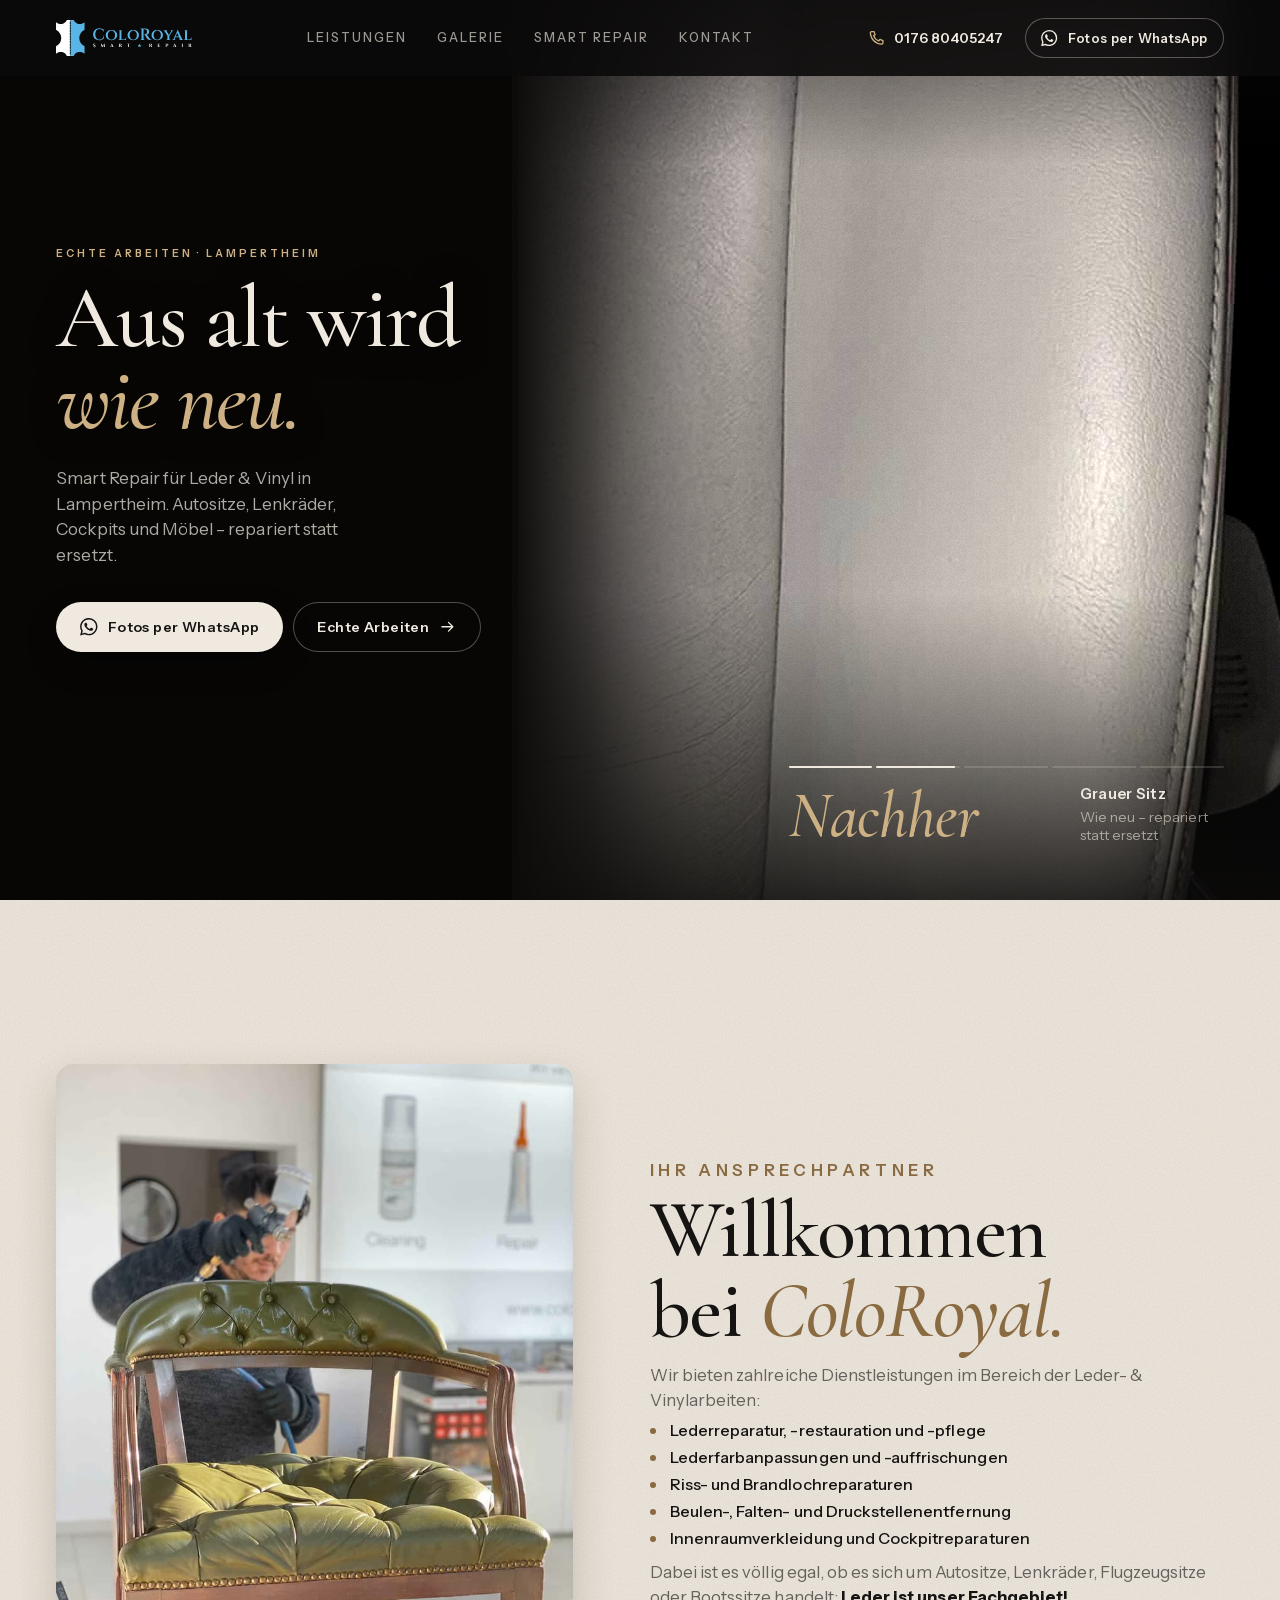
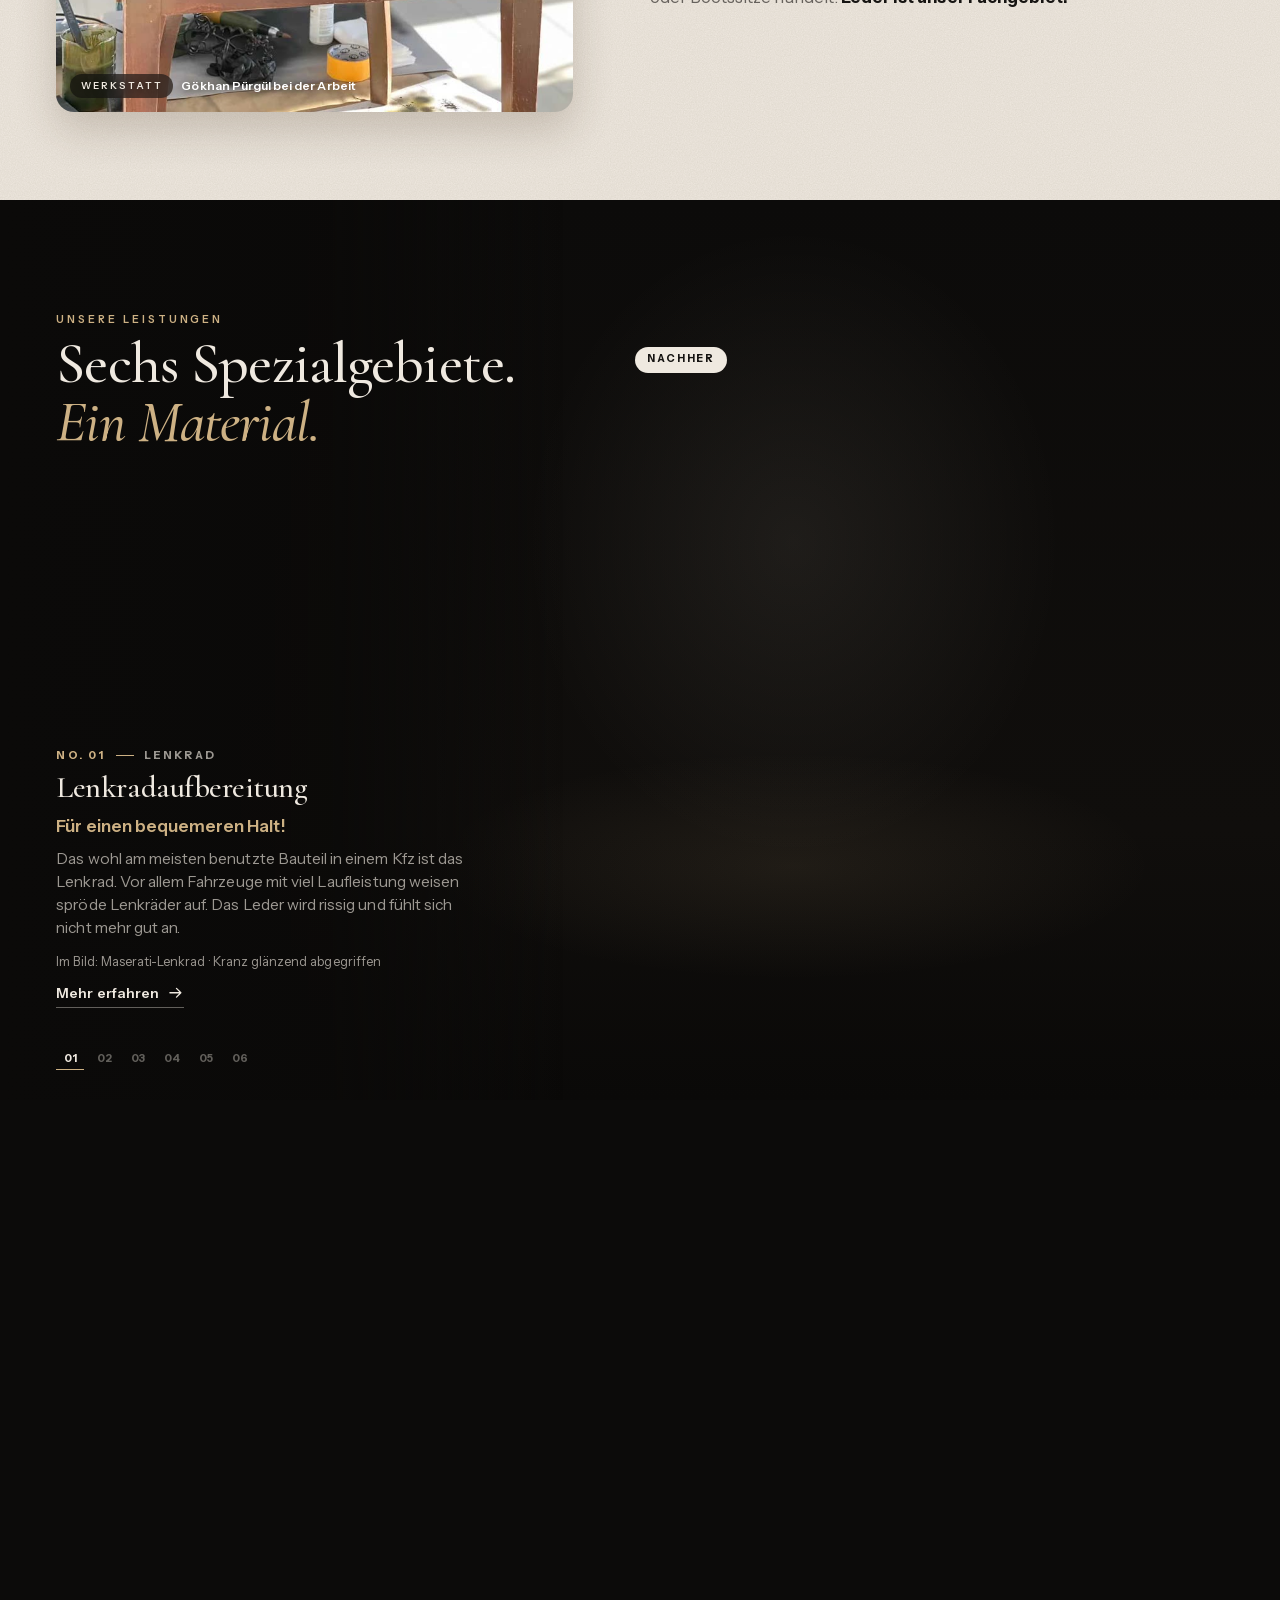
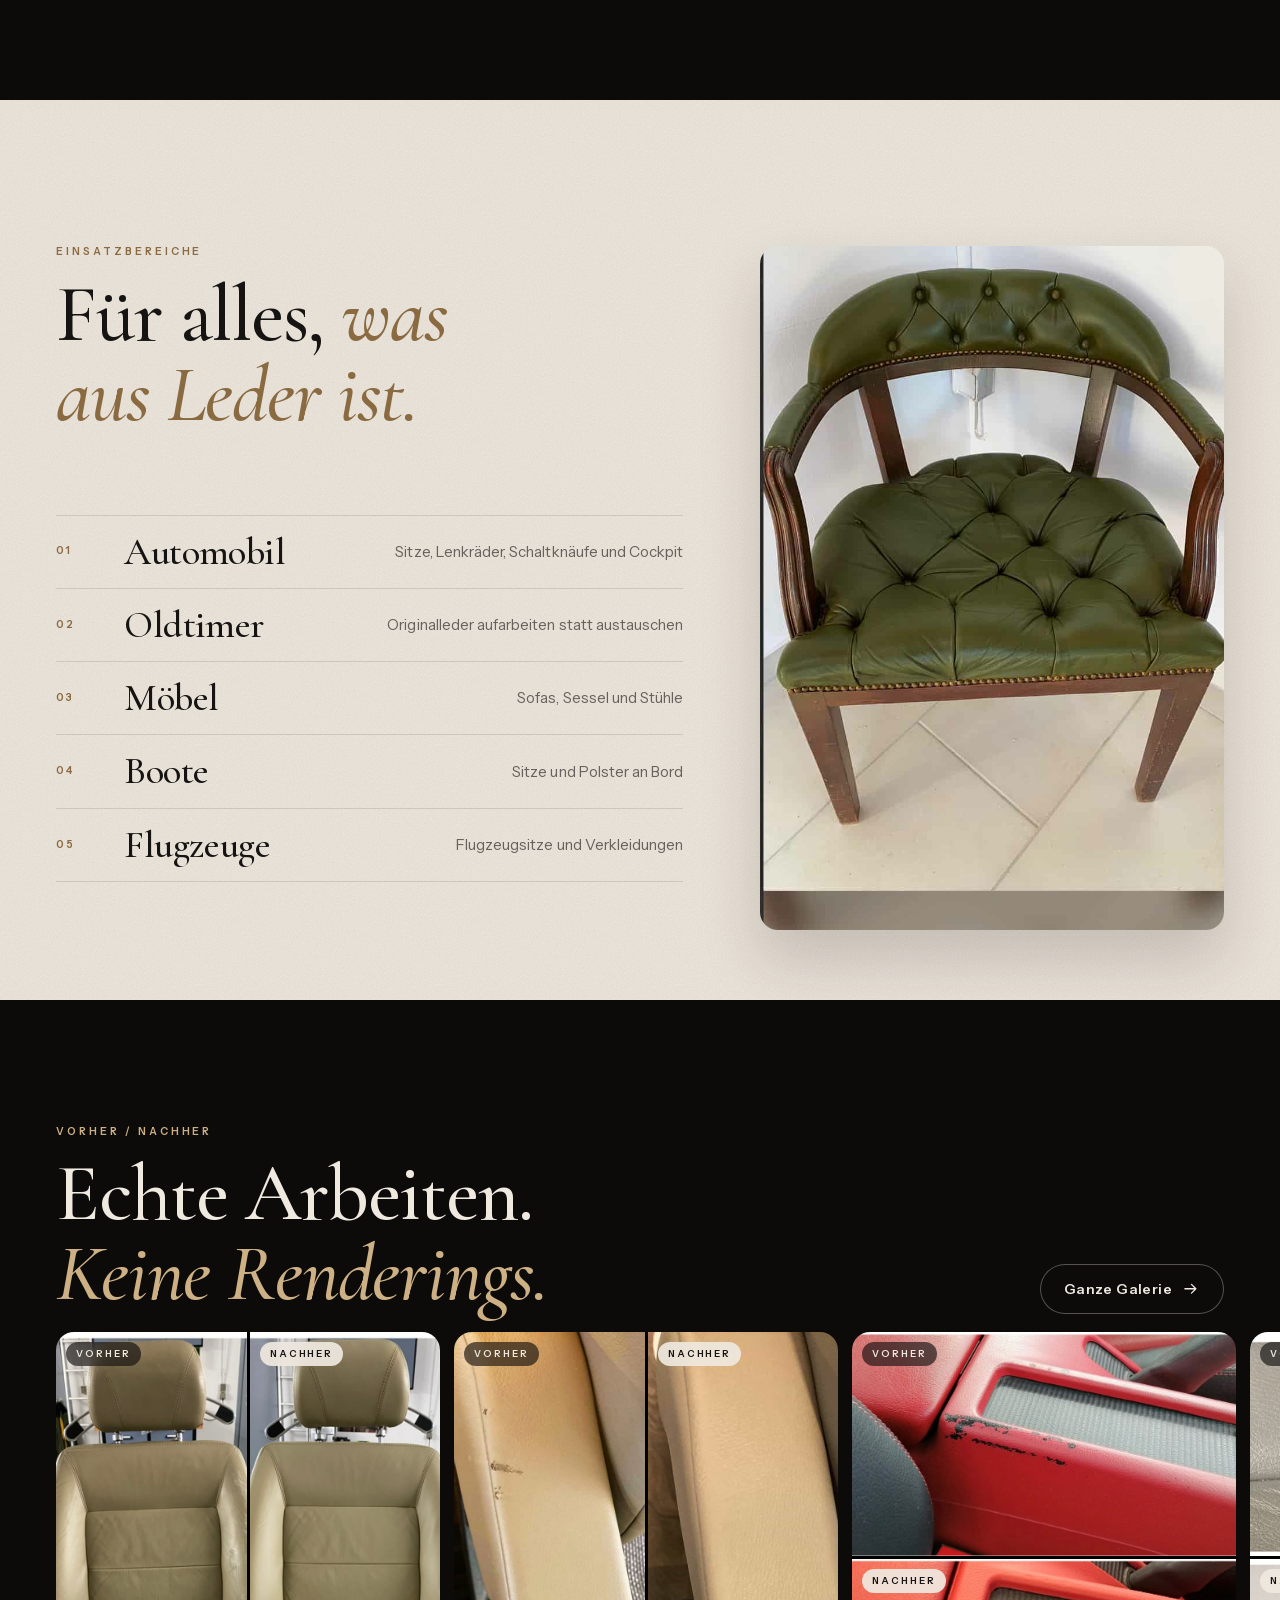
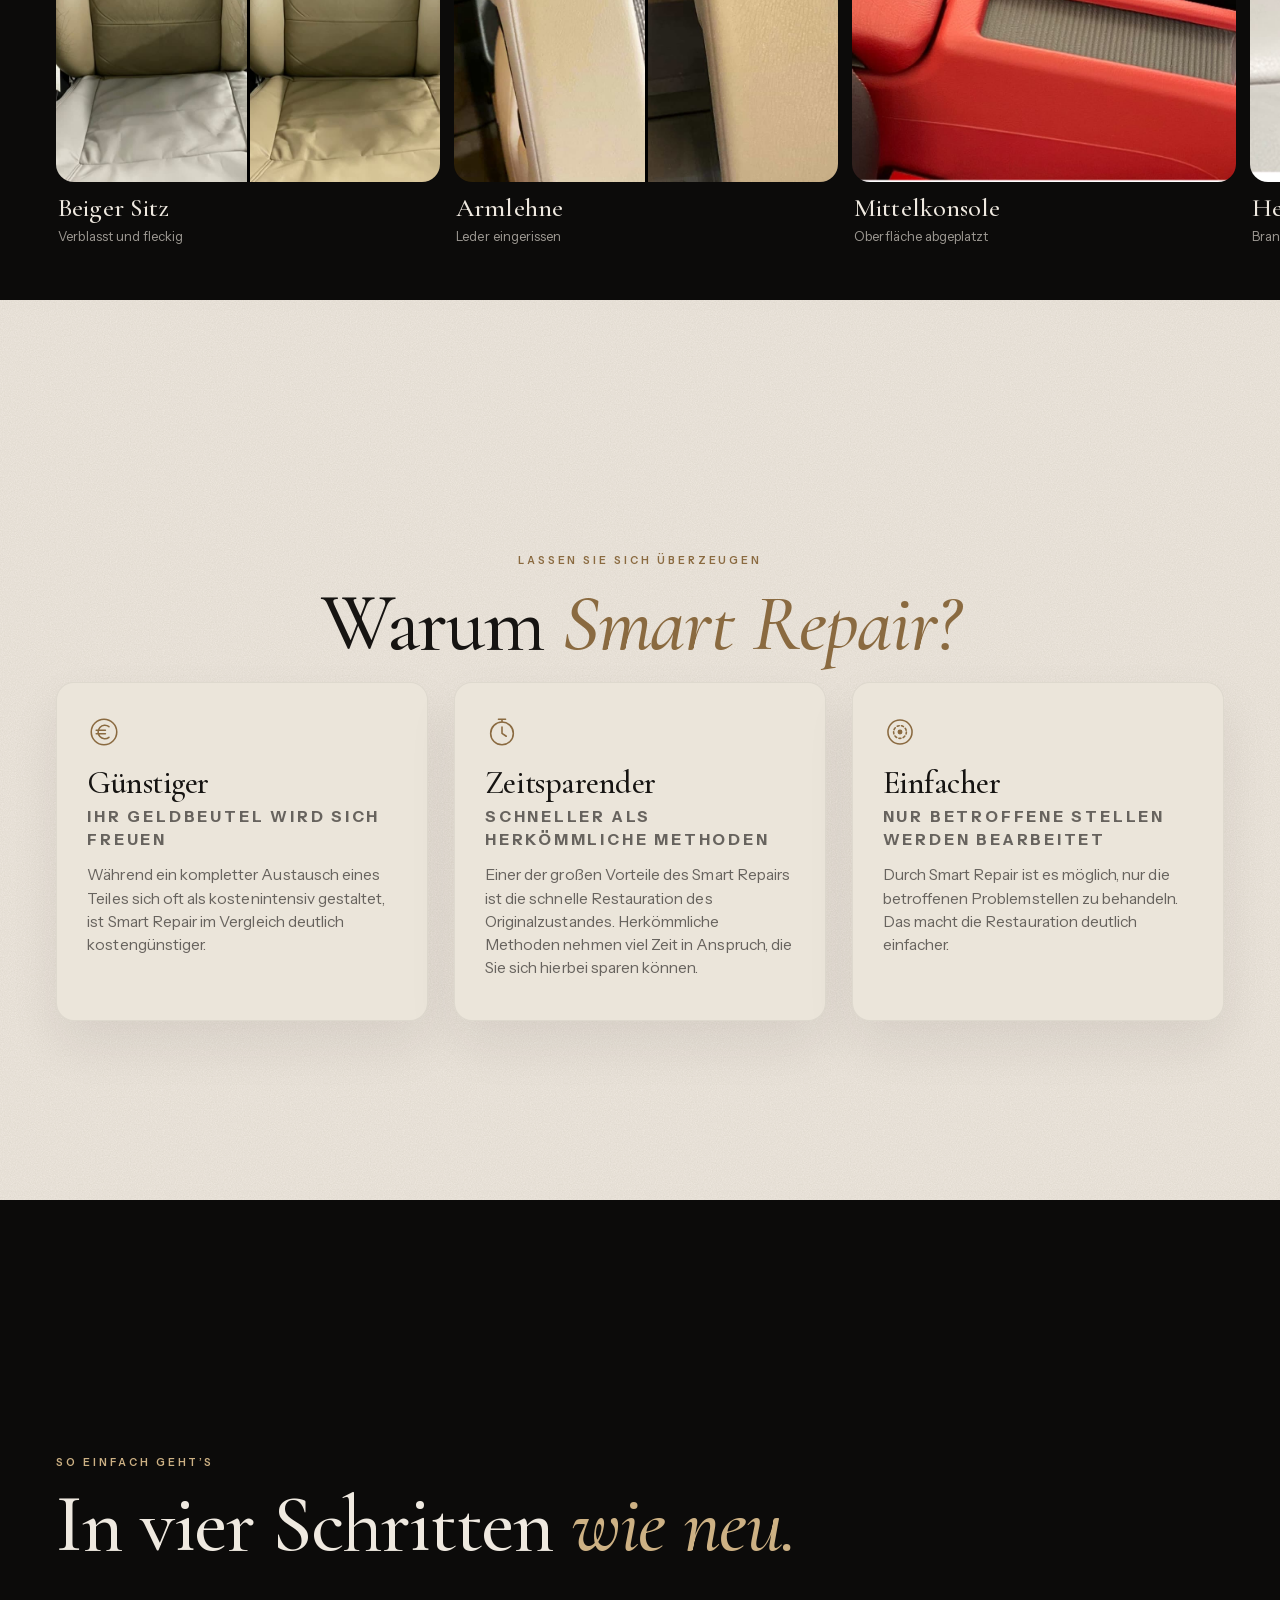
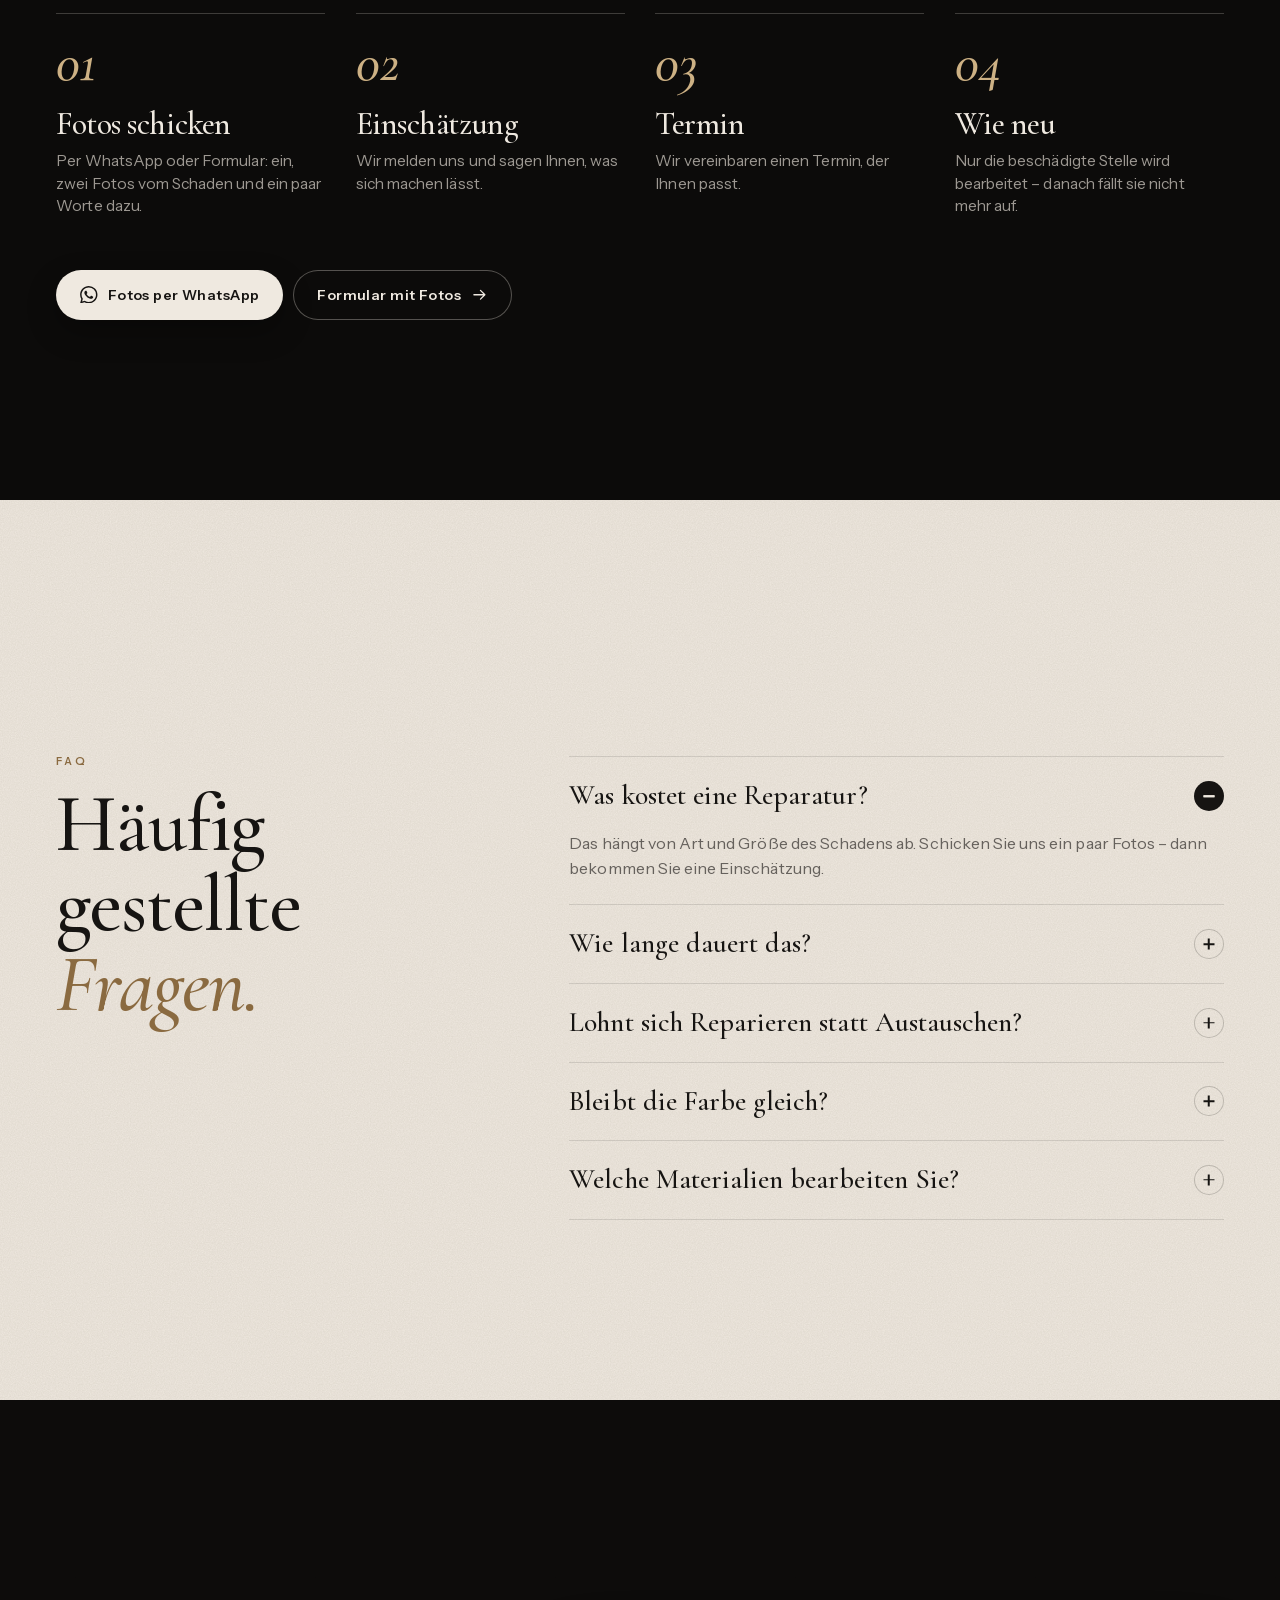
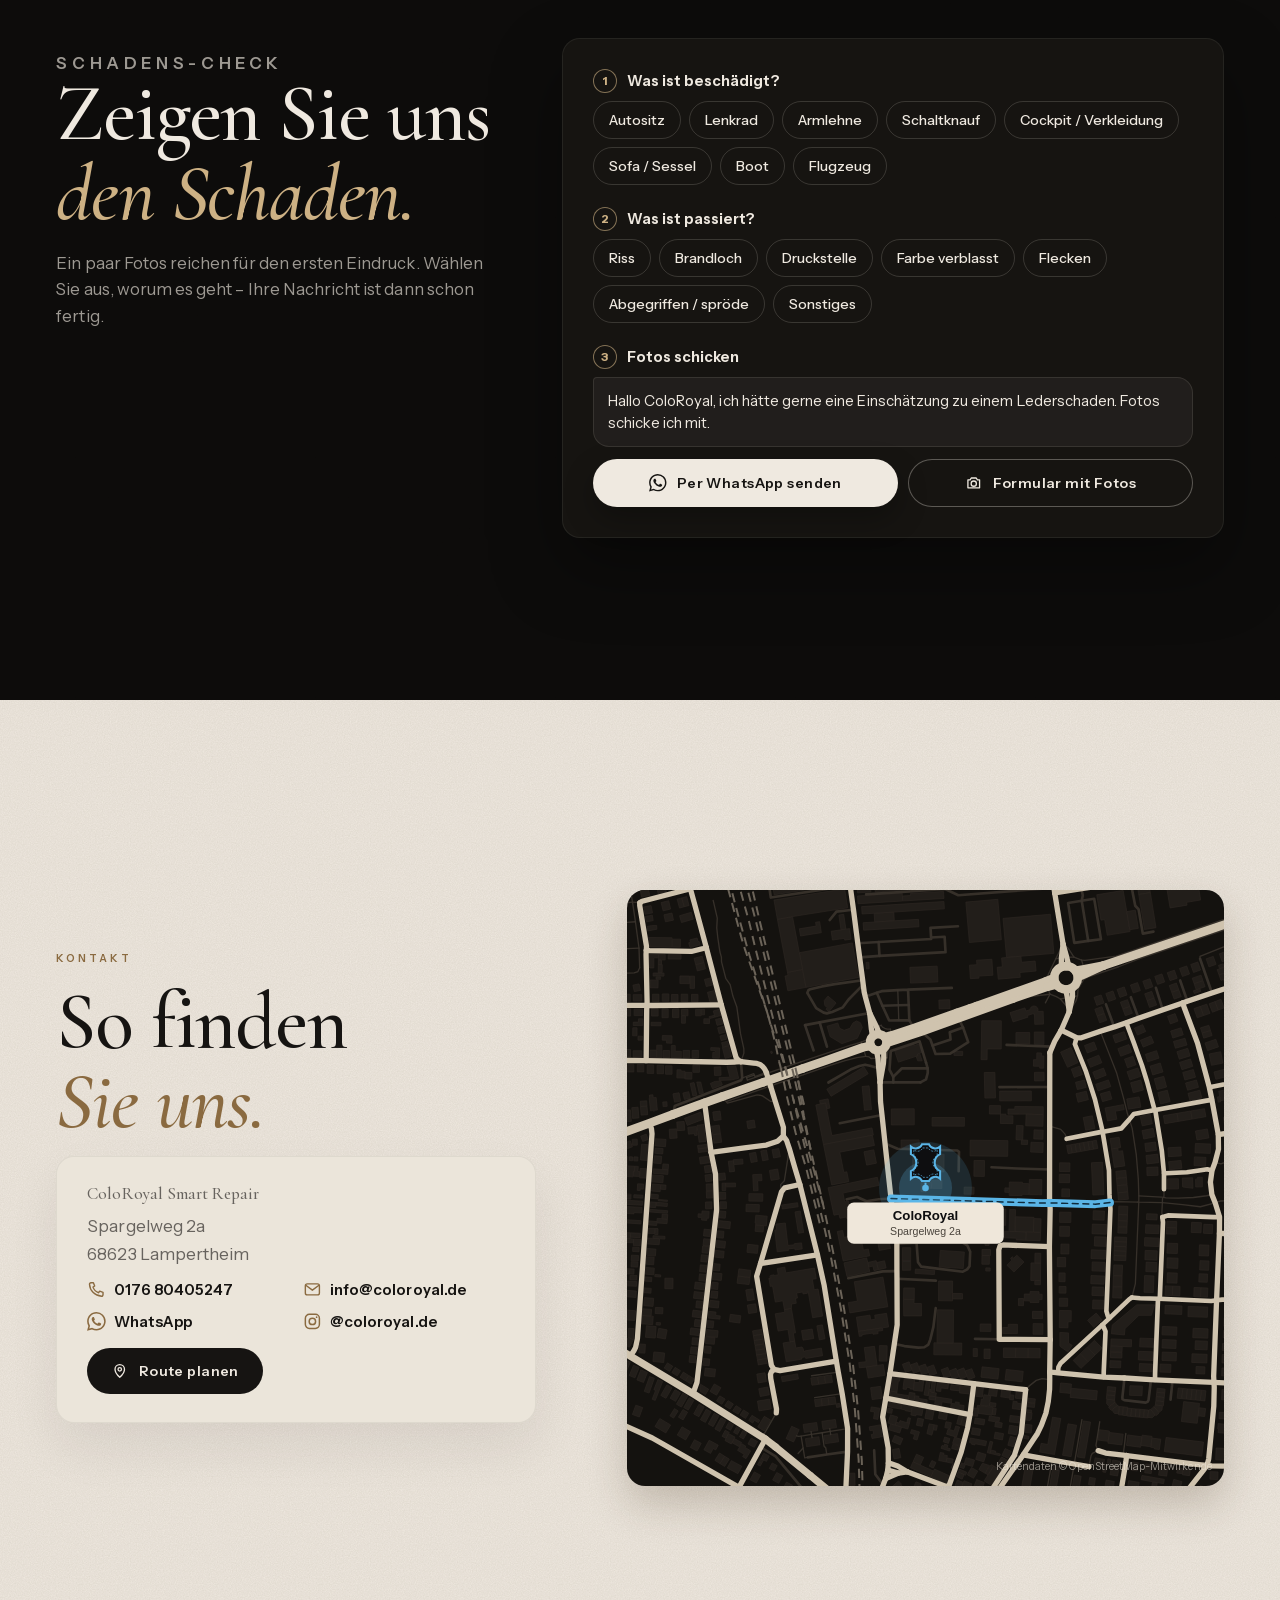
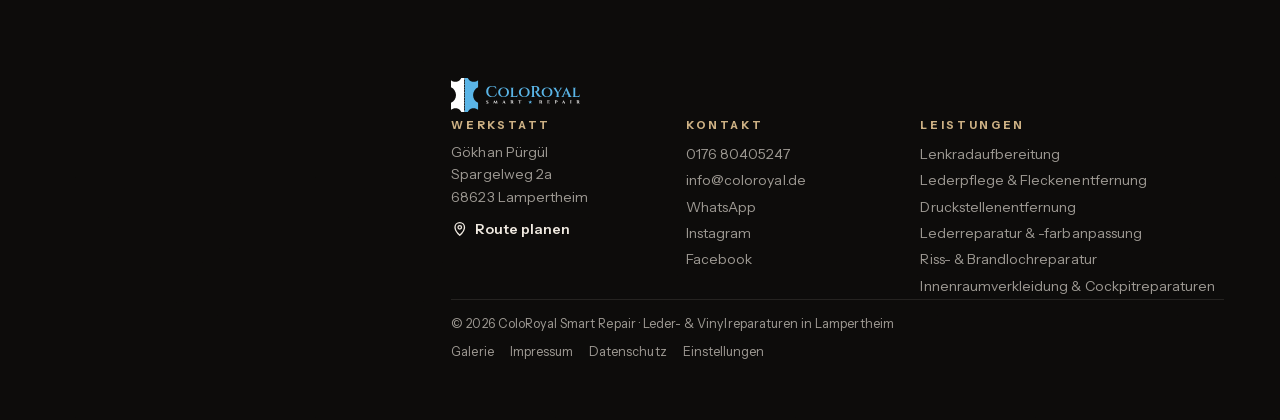
==== commit 33167c80: "Vorschau 2026-10-27 17:52" ====
--- a/index.html
+++ b/index.html
@@ -28,7 +28,7 @@
 <body class="s-start" data-base="">
 <a class="sprung" href="#inhalt">Zum Inhalt</a>
 <header class="kopf" id="kopf">
-  <a class="kopf-logo" href="index.html" aria-label="ColoRoyal Smart Repair – zur Startseite"><img src="assets/img/logo/logo-quer-weiss.svg" alt="ColoRoyal Smart Repair" width="183" height="48"></a>
+  <a class="kopf-logo" href="index.html" aria-label="ColoRoyal Smart Repair – zur Startseite"><img src="assets/img/logo/logo-quer-dunkel.svg" alt="ColoRoyal Smart Repair" width="183" height="48"></a>
   <nav class="kopf-nav" aria-label="Hauptmenü"><a href="leistungen.html">Leistungen</a><a href="galerie.html">Galerie</a><a href="index.html#smart-repair">Smart Repair</a><a href="kontakt.html">Kontakt</a></nav>
   <a class="kopf-tel" href="tel:+4917680405247"><svg class="ico" viewBox="0 0 24 24" aria-hidden="true" fill="none" stroke="currentColor" stroke-width="1.8" stroke-linecap="round" stroke-linejoin="round"><path d="M5 3.5h3.2l1.6 4.2-2.1 1.4a11.5 11.5 0 0 0 7.2 7.2l1.4-2.1 4.2 1.6V19a1.8 1.8 0 0 1-1.9 1.8C10.2 20.3 3.7 13.8 3.2 5.4A1.8 1.8 0 0 1 5 3.5z"/></svg><span>0176 80405247</span></a>
   <a class="knopf knopf-leder knopf-s js-wa" href="https://wa.me/4917680405247?text=Hallo%20ColoRoyal%2C%20ich%20h%C3%A4tte%20gerne%20eine%20Einsch%C3%A4tzung%20zu%20einem%20Lederschaden.%20Fotos%20schicke%20ich%20mit." target="_blank" rel="noopener"><svg class="ico" viewBox="0 0 24 24" aria-hidden="true"><path fill="currentColor" d="M17.47 14.38c-.3-.15-1.76-.87-2.03-.97-.27-.1-.47-.15-.67.15-.2.3-.77.97-.94 1.16-.17.2-.35.22-.64.08-.3-.15-1.26-.46-2.39-1.48-.88-.79-1.48-1.76-1.65-2.06-.17-.3-.02-.46.13-.6.13-.14.3-.35.45-.52.15-.17.2-.3.3-.5.1-.2.05-.37-.03-.52-.07-.15-.67-1.61-.92-2.2-.24-.58-.49-.5-.67-.51h-.57c-.2 0-.52.07-.8.37-.27.3-1.04 1.02-1.04 2.48s1.07 2.88 1.21 3.07c.15.2 2.1 3.2 5.08 4.49.71.31 1.26.49 1.7.63.71.22 1.36.19 1.87.12.57-.09 1.76-.72 2-1.41.25-.7.25-1.29.18-1.41-.08-.13-.27-.2-.57-.35m-5.42 7.4h-.01a9.87 9.87 0 0 1-5.03-1.38l-.36-.21-3.74.98 1-3.65-.24-.37a9.86 9.86 0 0 1-1.51-5.26c0-5.45 4.44-9.88 9.89-9.88 2.64 0 5.12 1.03 6.99 2.9a9.83 9.83 0 0 1 2.89 6.99c0 5.45-4.44 9.88-9.88 9.88m8.41-18.3A11.82 11.82 0 0 0 12.05 0C5.5 0 .16 5.34.16 11.89c0 2.1.55 4.14 1.59 5.95L.06 24l6.3-1.65a11.88 11.88 0 0 0 5.68 1.45h.01c6.55 0 11.89-5.34 11.89-11.89 0-3.18-1.24-6.17-3.48-8.41z"/></svg><span>Fotos per WhatsApp</span></a>
@@ -287,9 +287,9 @@
 
 </main>
 <footer class="fuss dunkel korn" id="fuss">
-  <div class="fuss-patch" aria-hidden="true"><canvas id="patch3d"></canvas><img class="patch-ersatz" src="assets/img/logo/zeichen-weiss.svg" alt=""></div>
+  <div class="fuss-patch" aria-hidden="true"><canvas id="patch3d"></canvas><img class="patch-ersatz" src="assets/img/logo/zeichen-dunkel.svg" alt=""></div>
   <div class="fuss-inhalt">
-    <img class="fuss-logo" src="assets/img/logo/logo-quer-weiss.svg" alt="ColoRoyal Smart Repair" width="230" height="61" loading="lazy">
+    <img class="fuss-logo" src="assets/img/logo/logo-quer-dunkel.svg" alt="ColoRoyal Smart Repair" width="230" height="61" loading="lazy">
     <div class="fuss-spalten">
       <div><h3>Werkstatt</h3><p>Gökhan Pürgül<br>Spargelweg 2a<br>68623 Lampertheim</p><a class="fuss-route" href="https://www.google.com/maps/dir/?api=1&destination=Spargelweg+2a%2C+68623+Lampertheim" target="_blank" rel="noopener"><svg class="ico" viewBox="0 0 24 24" aria-hidden="true" fill="none" stroke="currentColor" stroke-width="1.8" stroke-linecap="round" stroke-linejoin="round"><path d="M12 21s-6.5-5.6-6.5-11a6.5 6.5 0 0 1 13 0c0 5.4-6.5 11-6.5 11z"/><circle cx="12" cy="10" r="2.4"/></svg> Route planen</a></div>
       <div><h3>Kontakt</h3><a href="tel:+4917680405247">0176 80405247</a><a href="mailto:info@coloroyal.de">info@coloroyal.de</a><a class="js-wa" href="https://wa.me/4917680405247?text=Hallo%20ColoRoyal%2C%20ich%20h%C3%A4tte%20gerne%20eine%20Einsch%C3%A4tzung%20zu%20einem%20Lederschaden.%20Fotos%20schicke%20ich%20mit." target="_blank" rel="noopener">WhatsApp</a><a href="https://instagram.com/coloroyal.de" target="_blank" rel="noopener">Instagram</a><a href="https://www.facebook.com/coloroyal/" target="_blank" rel="noopener">Facebook</a></div>
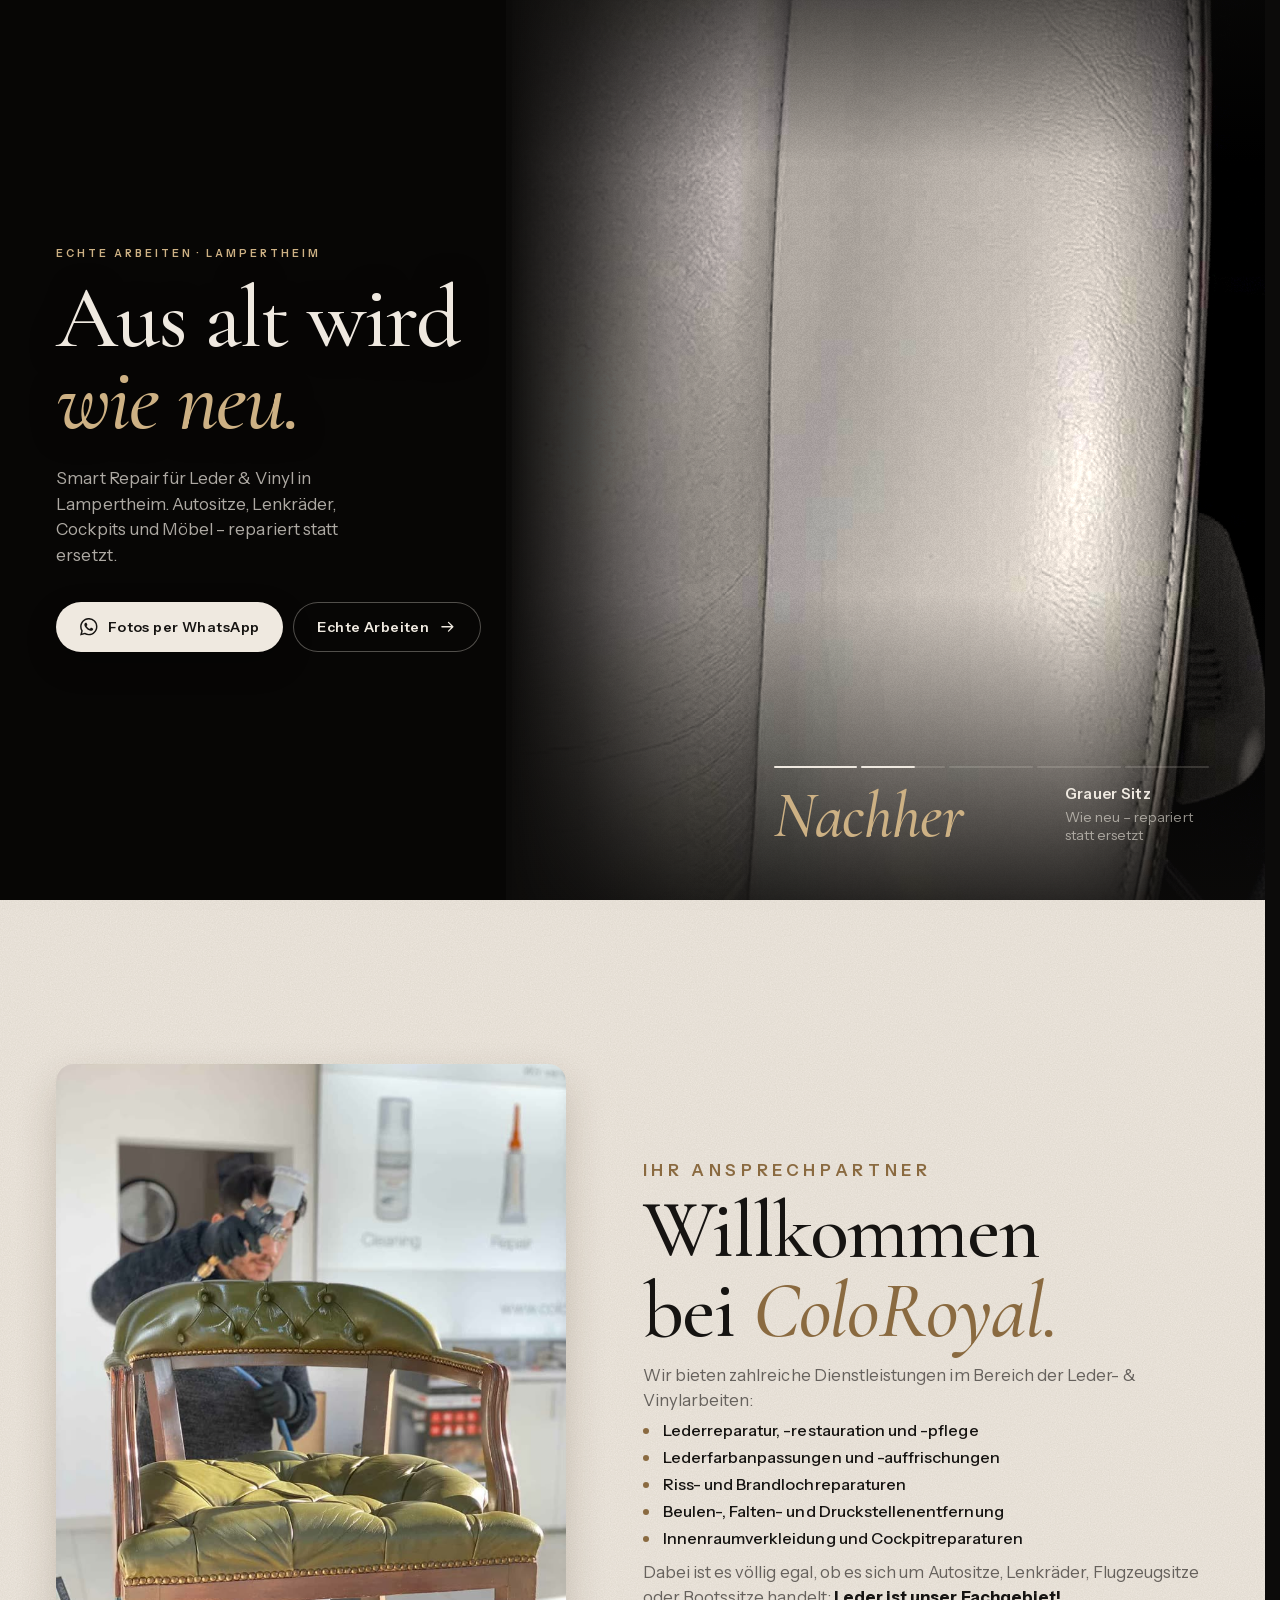
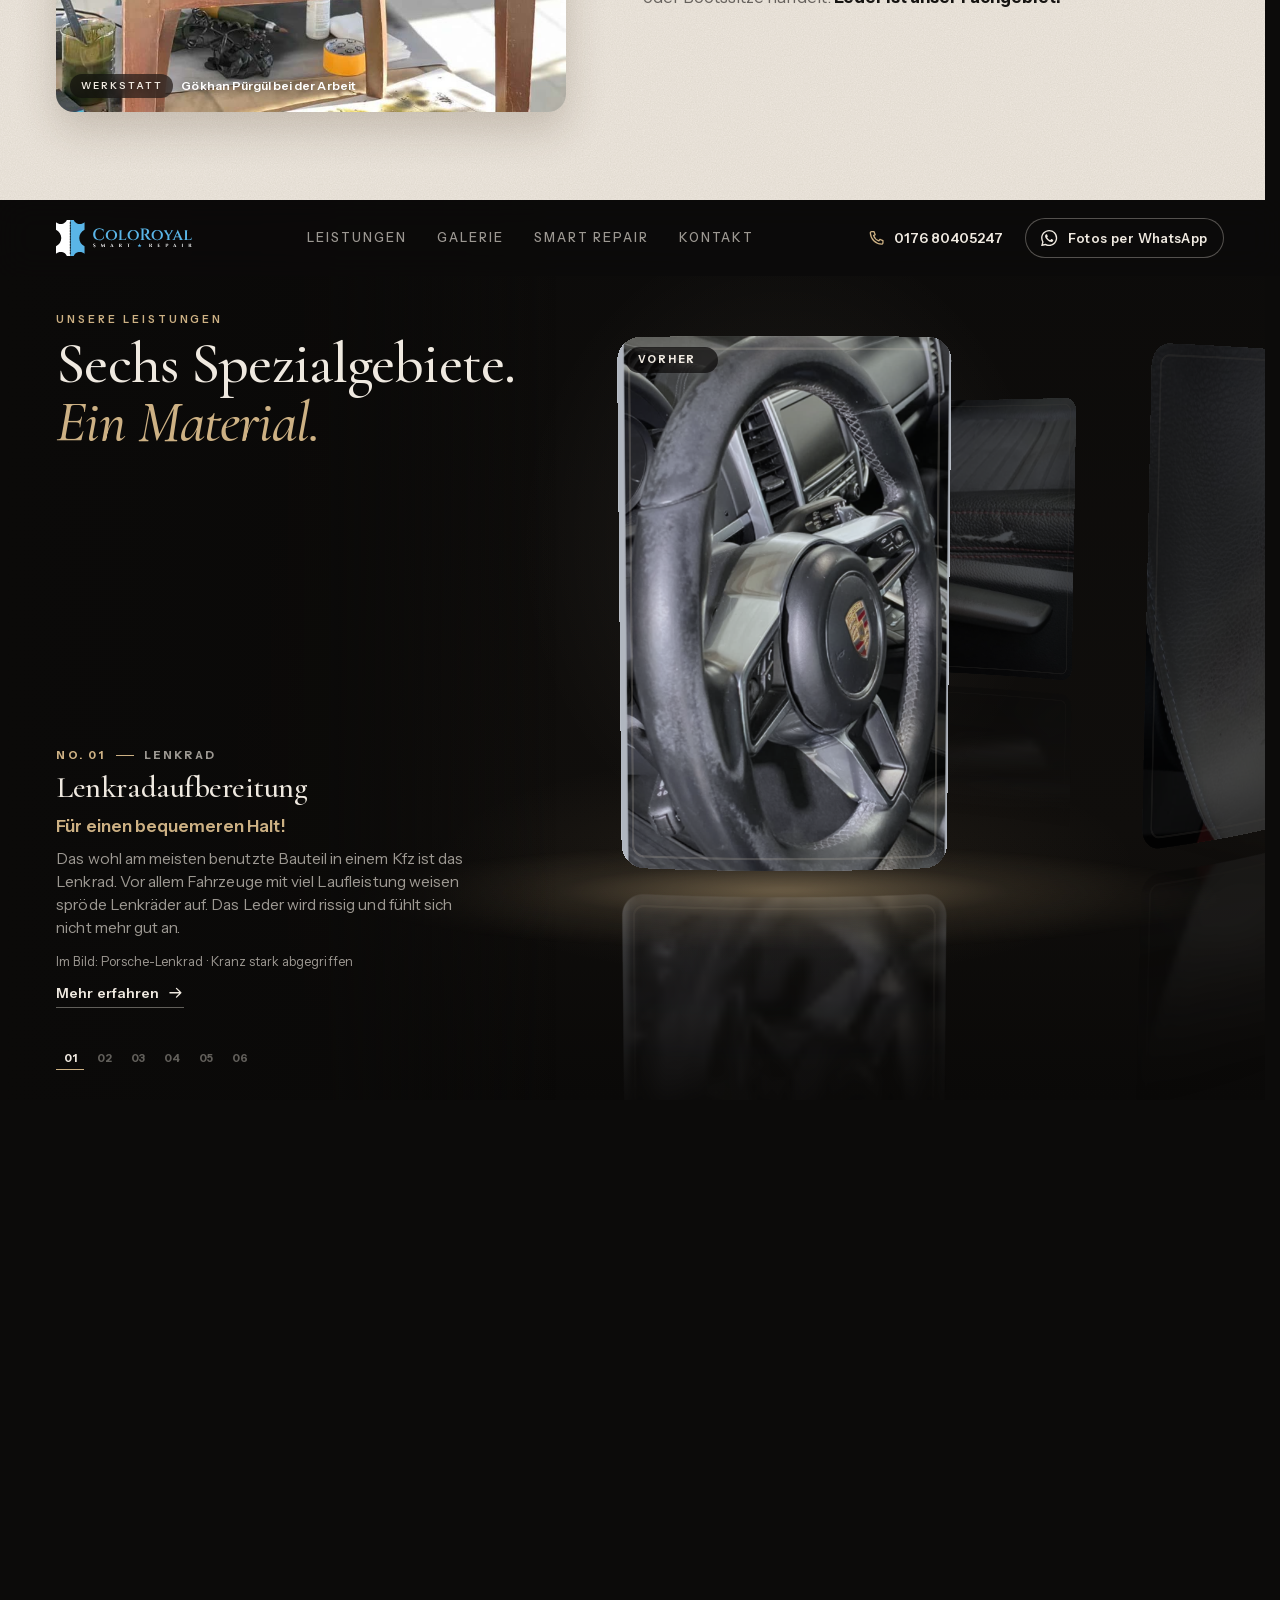
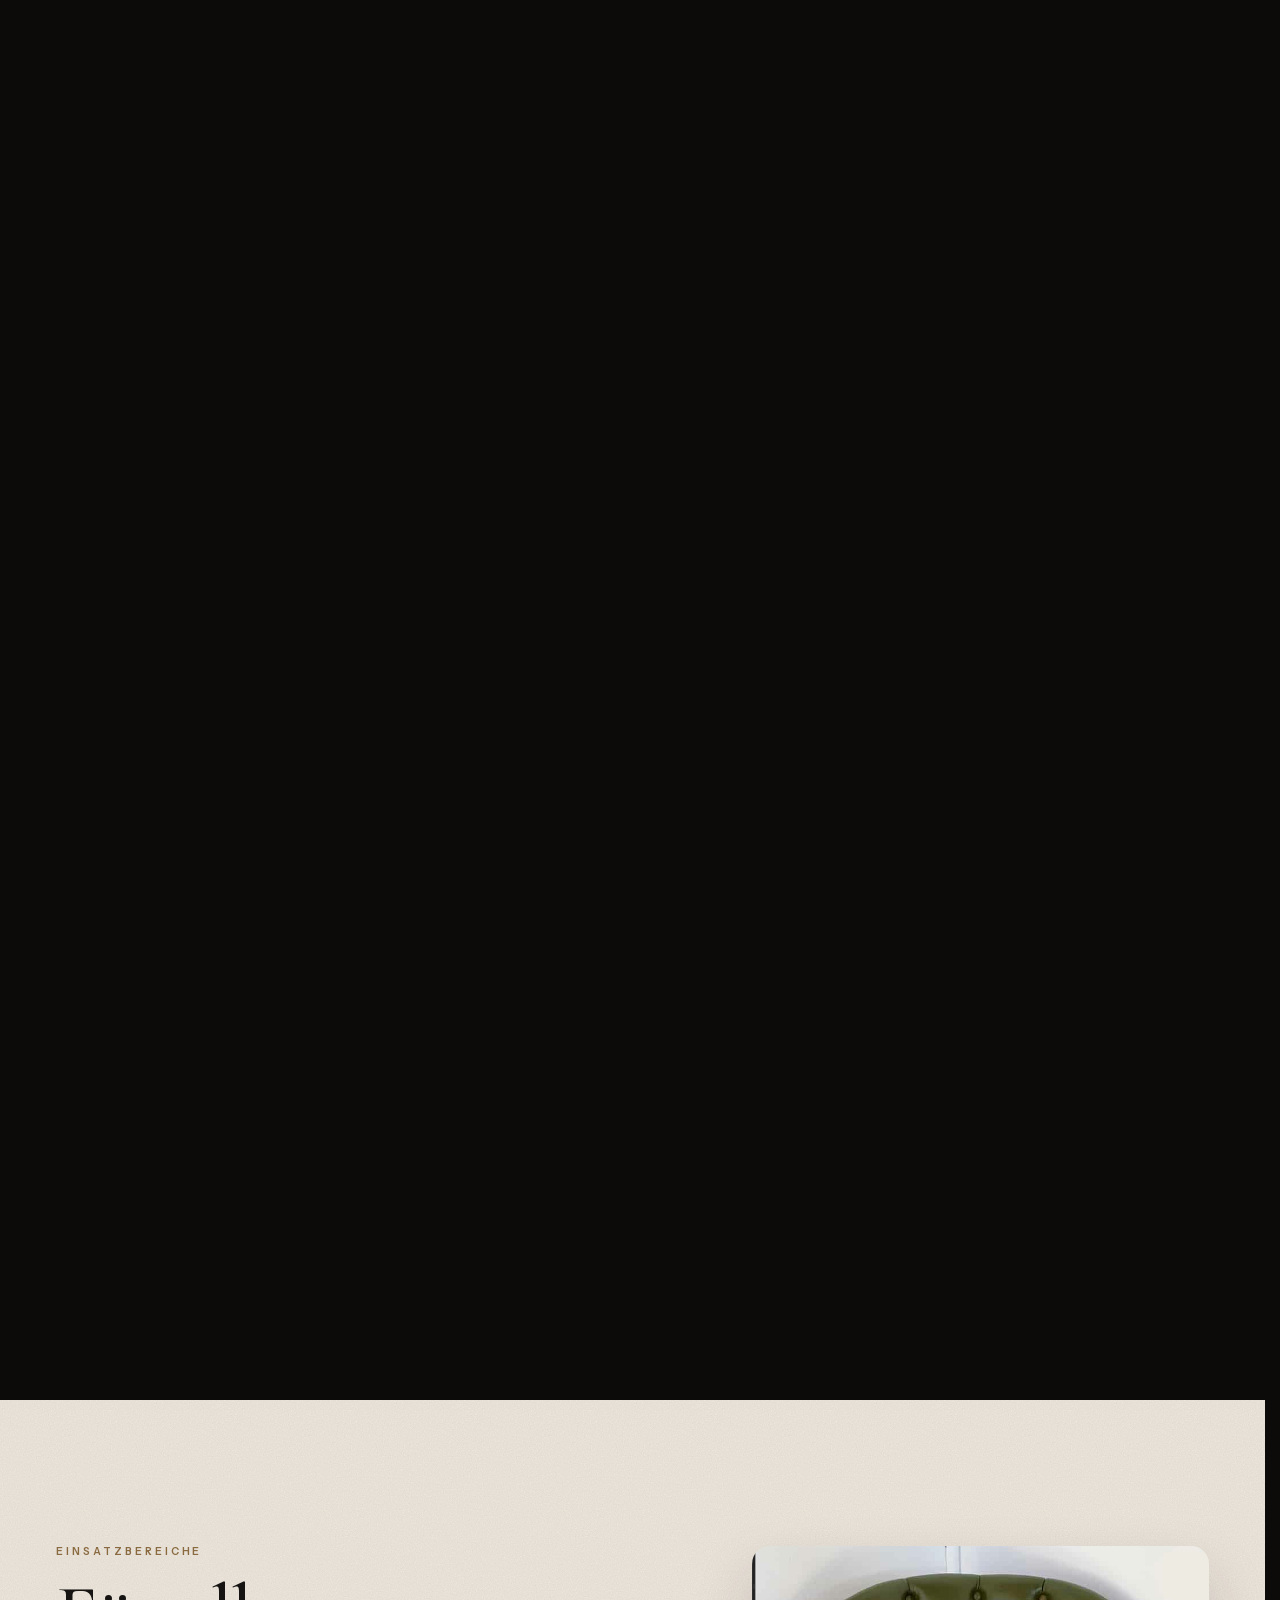
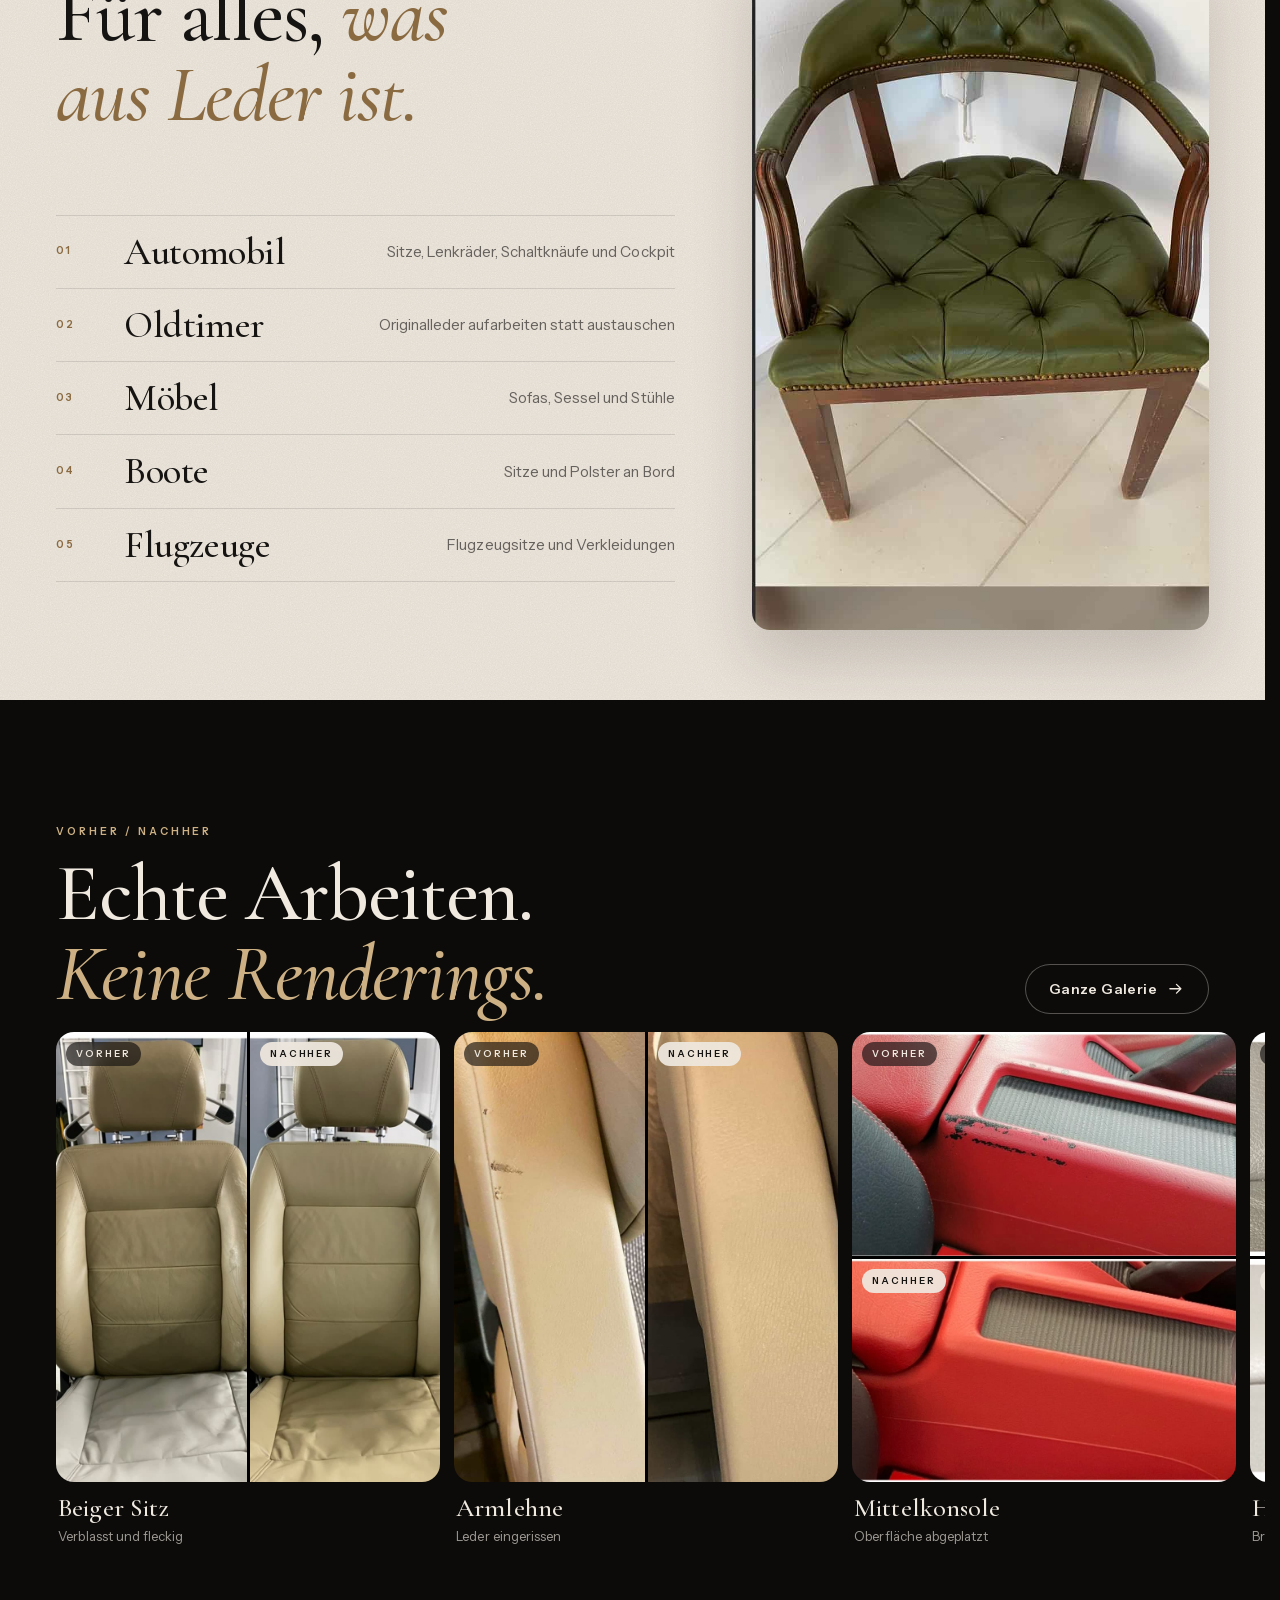
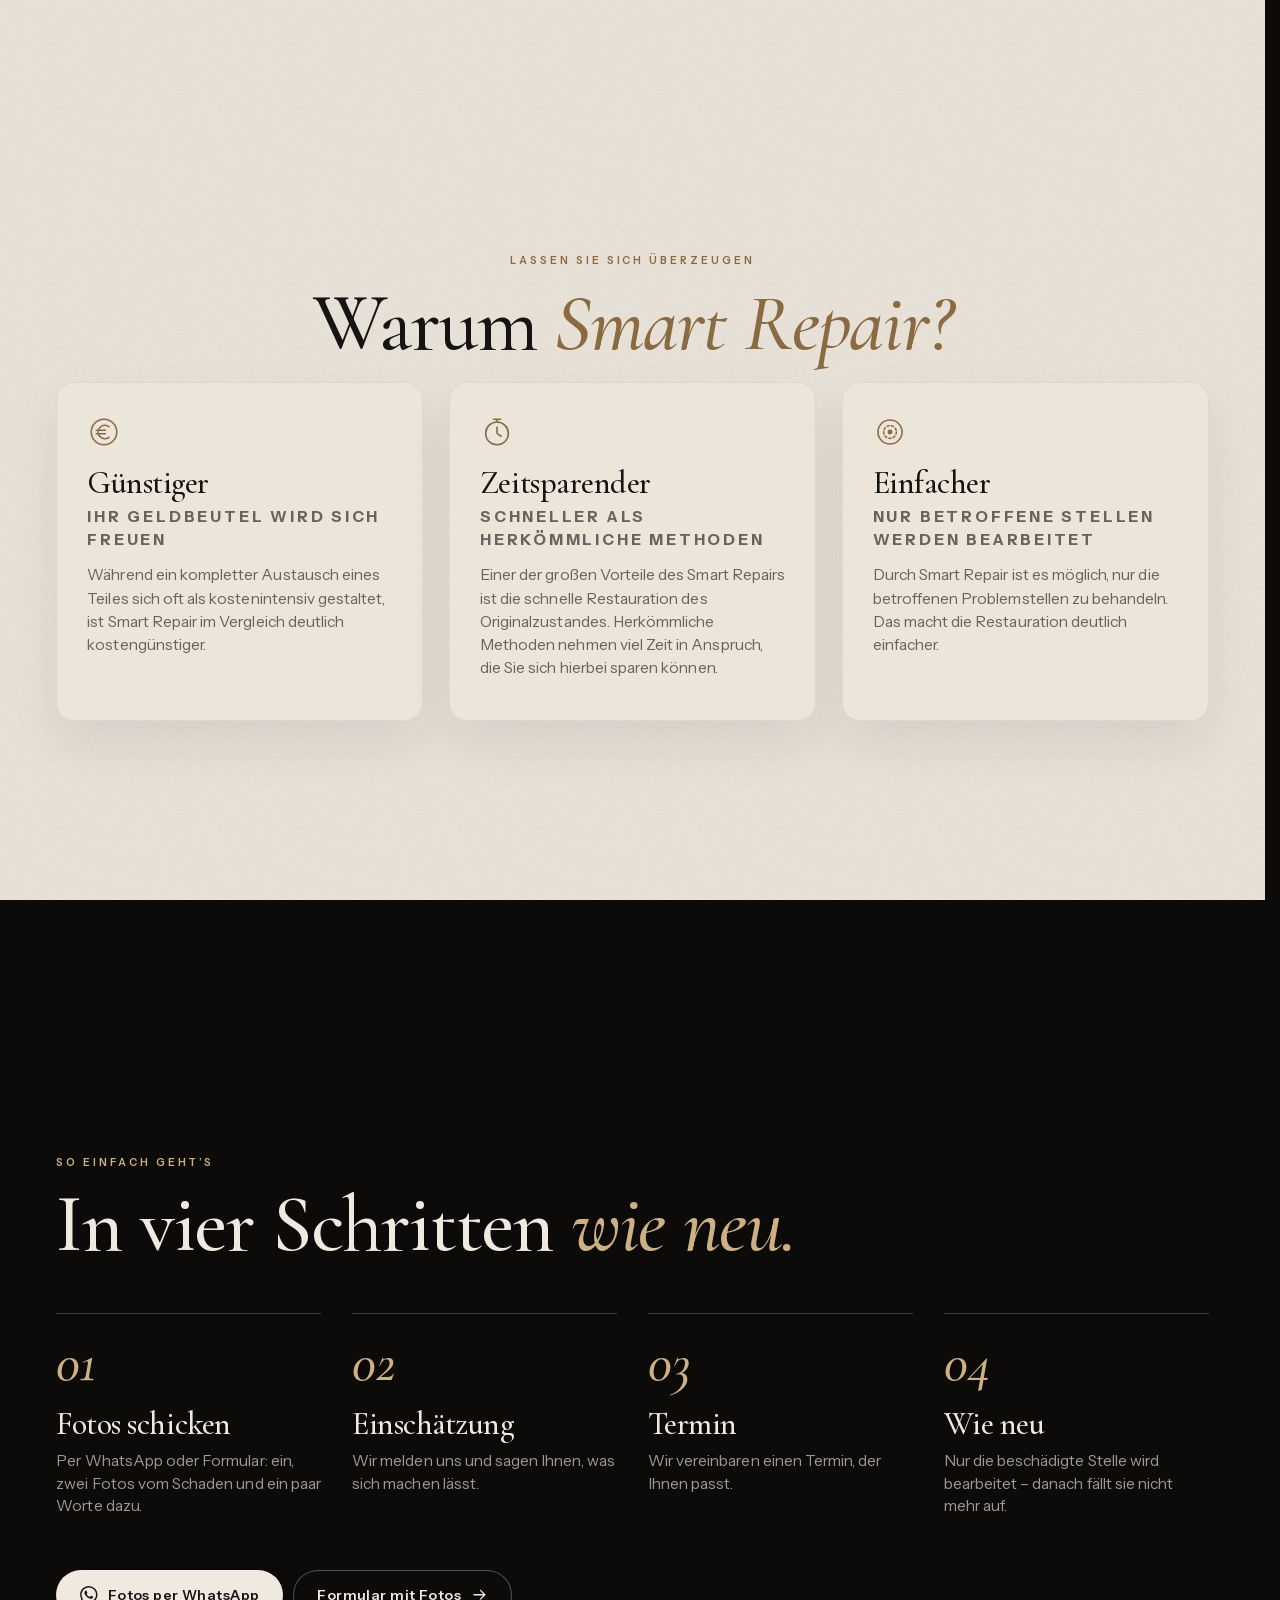
==== commit c75e9cb9: "Vorschau 2026-10-27 19:08" ====
--- a/index.html
+++ b/index.html
@@ -106,7 +106,7 @@
           <h3 class="disp">Lenkrad­aufbereitung</h3>
           <p class="kk-claim">Für einen bequemeren Halt!</p>
           <p class="kk-text">Das wohl am meisten benutzte Bauteil in einem Kfz ist das Lenkrad. Vor allem Fahrzeuge mit viel Laufleistung weisen spröde Lenkräder auf. Das Leder wird rissig und fühlt sich nicht mehr gut an.</p>
-          <p class="kk-bsp">Im Bild: Maserati-Lenkrad · Kranz glänzend abgegriffen</p>
+          <p class="kk-bsp">Im Bild: Porsche-Lenkrad · Kranz stark abgegriffen</p>
           <a class="kk-mehr" href="leistungen/lenkradaufbereitung.html"><span>Mehr erfahren</span><svg class="ico pfeil" viewBox="0 0 24 24" aria-hidden="true" fill="none" stroke="currentColor" stroke-width="1.8" stroke-linecap="round" stroke-linejoin="round"><path d="M4 12h15M13 6l6 6-6 6"/></svg></a>
         </article>
         <article class="kk" data-i="1" style="--c:#d8c9ae">
@@ -151,6 +151,7 @@
         </article></div>
     <div class="k-punkte"><button class="kp" data-i="0" aria-label="Lenkradaufbereitung">01</button><button class="kp" data-i="1" aria-label="Lederpflege &amp; Fleckenentfernung">02</button><button class="kp" data-i="2" aria-label="Druckstellenentfernung">03</button><button class="kp" data-i="3" aria-label="Lederreparatur &amp; -farbanpassung">04</button><button class="kp" data-i="4" aria-label="Riss- &amp; Brandlochreparatur">05</button><button class="kp" data-i="5" aria-label="Innenraumverkleidung &amp; Cockpitreparaturen">06</button></div>
   </div>
+  <div class="k-stopp" style="top:0svh" aria-hidden="true"></div><div class="k-stopp" style="top:100svh" aria-hidden="true"></div><div class="k-stopp" style="top:200svh" aria-hidden="true"></div><div class="k-stopp" style="top:300svh" aria-hidden="true"></div><div class="k-stopp" style="top:400svh" aria-hidden="true"></div><div class="k-stopp" style="top:500svh" aria-hidden="true"></div><div class="k-stopp" style="top:600svh" aria-hidden="true"></div><div class="k-stopp" style="top:700svh" aria-hidden="true"></div><div class="k-stopp" style="top:800svh" aria-hidden="true"></div><div class="k-stopp" style="top:900svh" aria-hidden="true"></div><div class="k-stopp" style="top:1000svh" aria-hidden="true"></div><div class="k-stopp" style="top:1100svh" aria-hidden="true"></div>
 </section>
 
 <section class="bereiche hell scr" id="bereiche">
--- a/assets/css/site.css
+++ b/assets/css/site.css
@@ -1046,3 +1046,10 @@
   .fr summary { font-size: 19px; padding: 11px 0; }
   .fr p { font-size: 13px; margin-bottom: 12px; }
 }
+
+/* Trommel in Schritten: Vorher → Nachher → nächste Tafel. Jeder Schritt rastet ein, nichts wird übersprungen. */
+.karussell { position: relative; height: calc(var(--n) * 200svh); }
+.k-stopp { position: absolute; left: 0; width: 1px; height: 100svh; pointer-events: none; }
+/* Während die Trommel eingehängt ist: Seite steht still (stoppt auch den Schwung am iPhone), Gesten steuern die Schritte */
+html.trommel-fest { overflow: hidden; overscroll-behavior: none; }
+html { scrollbar-gutter: stable; }
